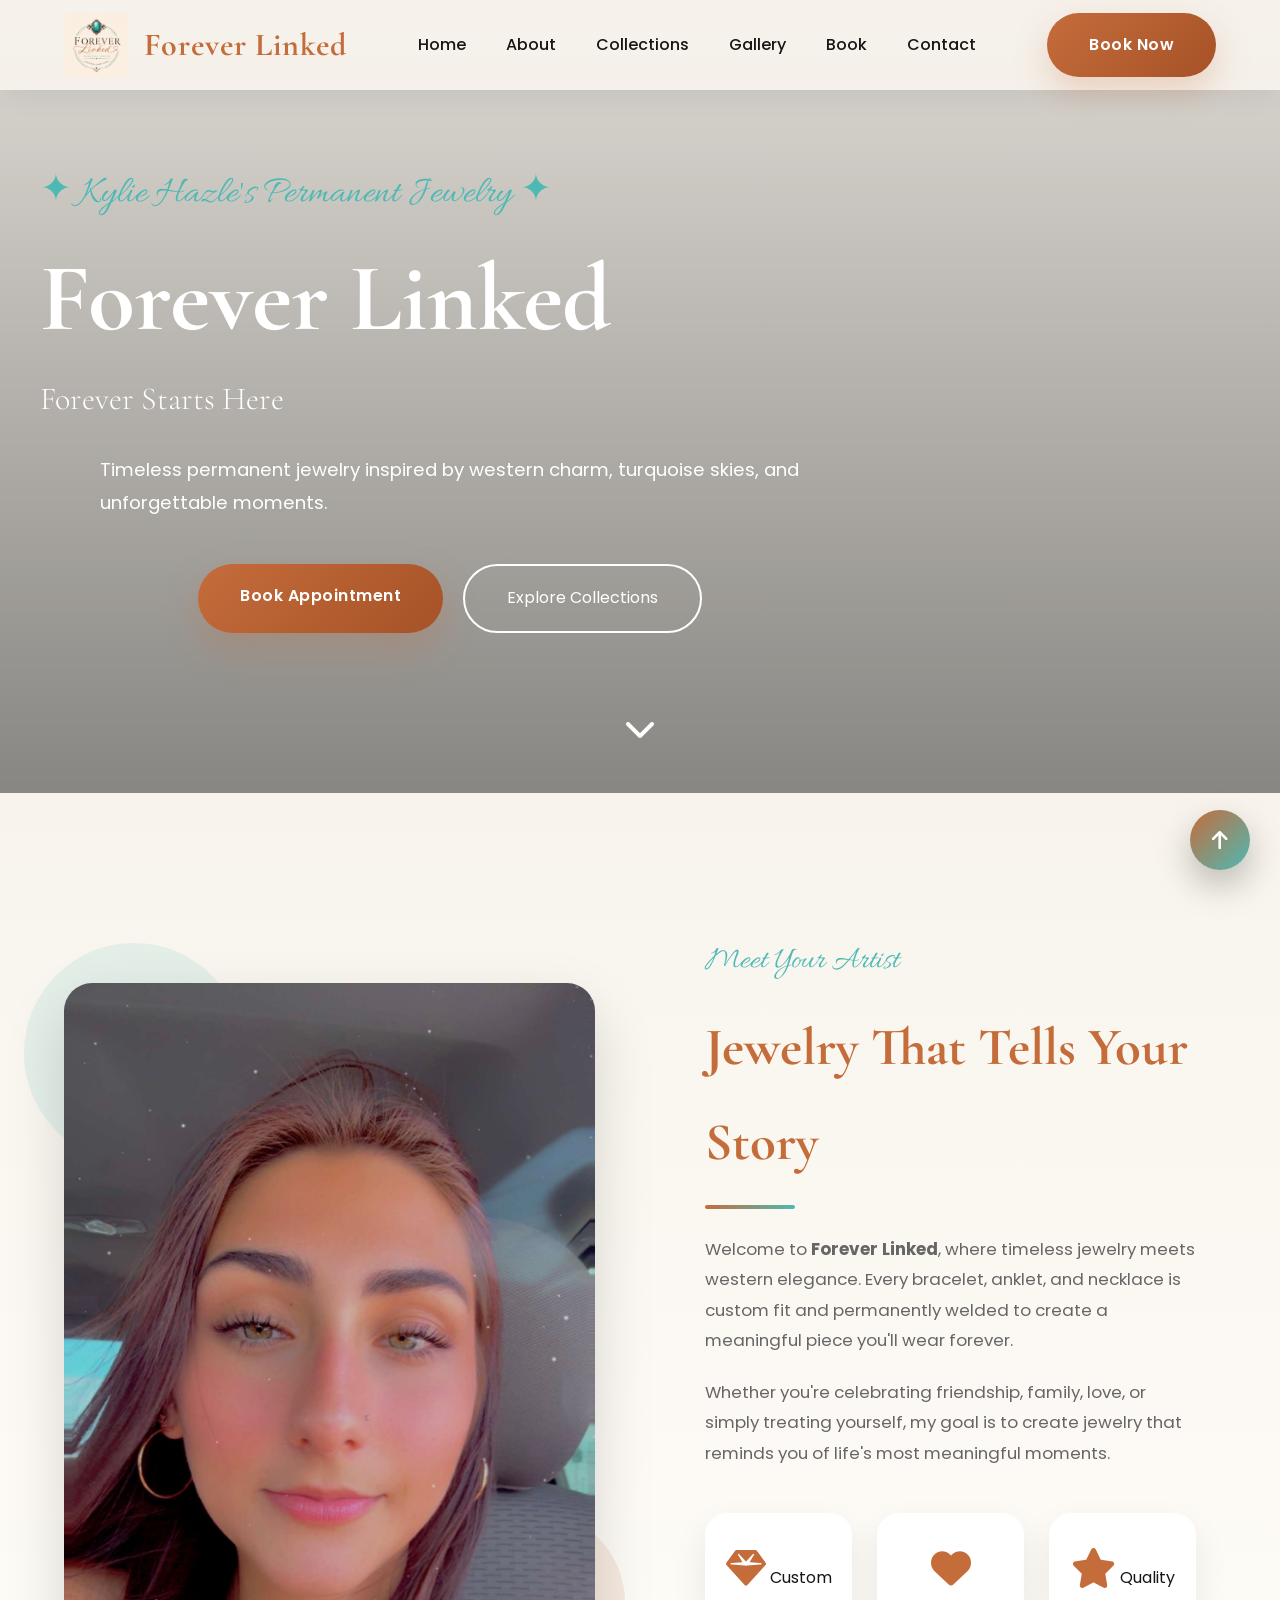
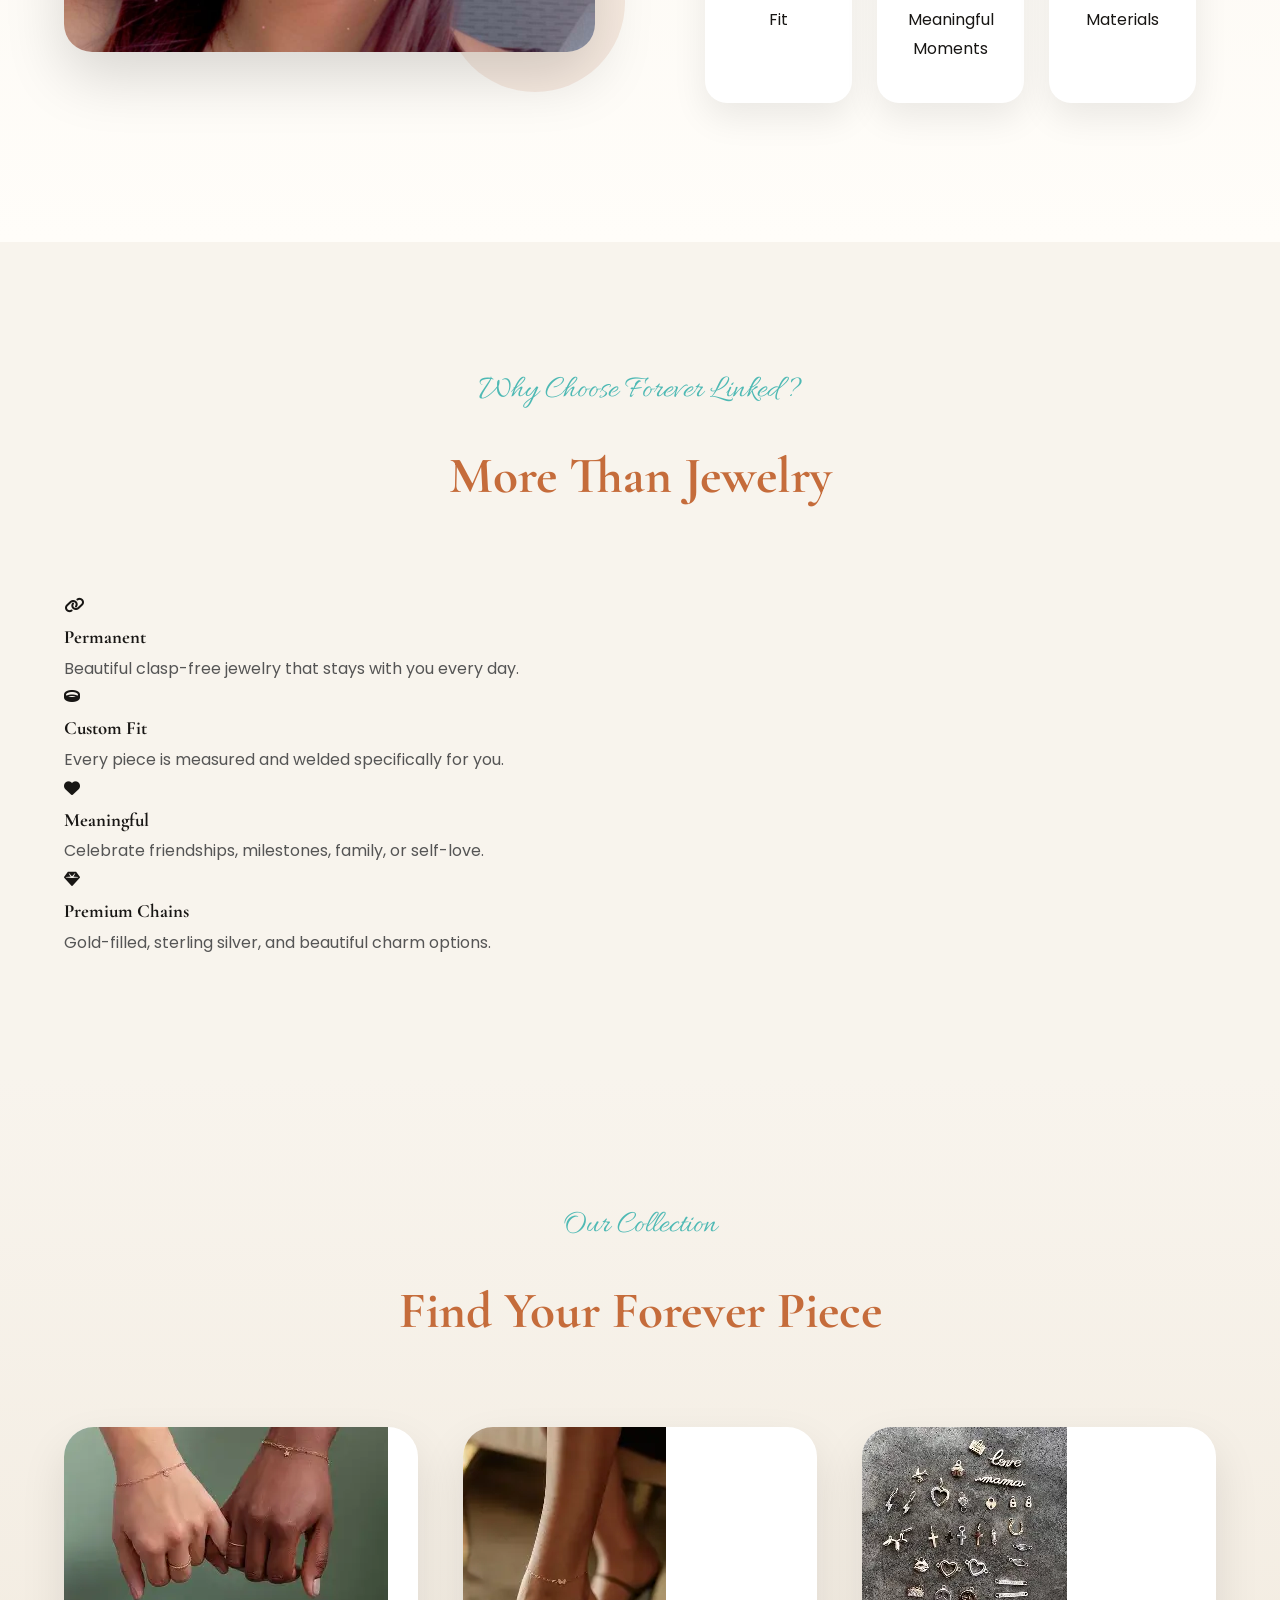
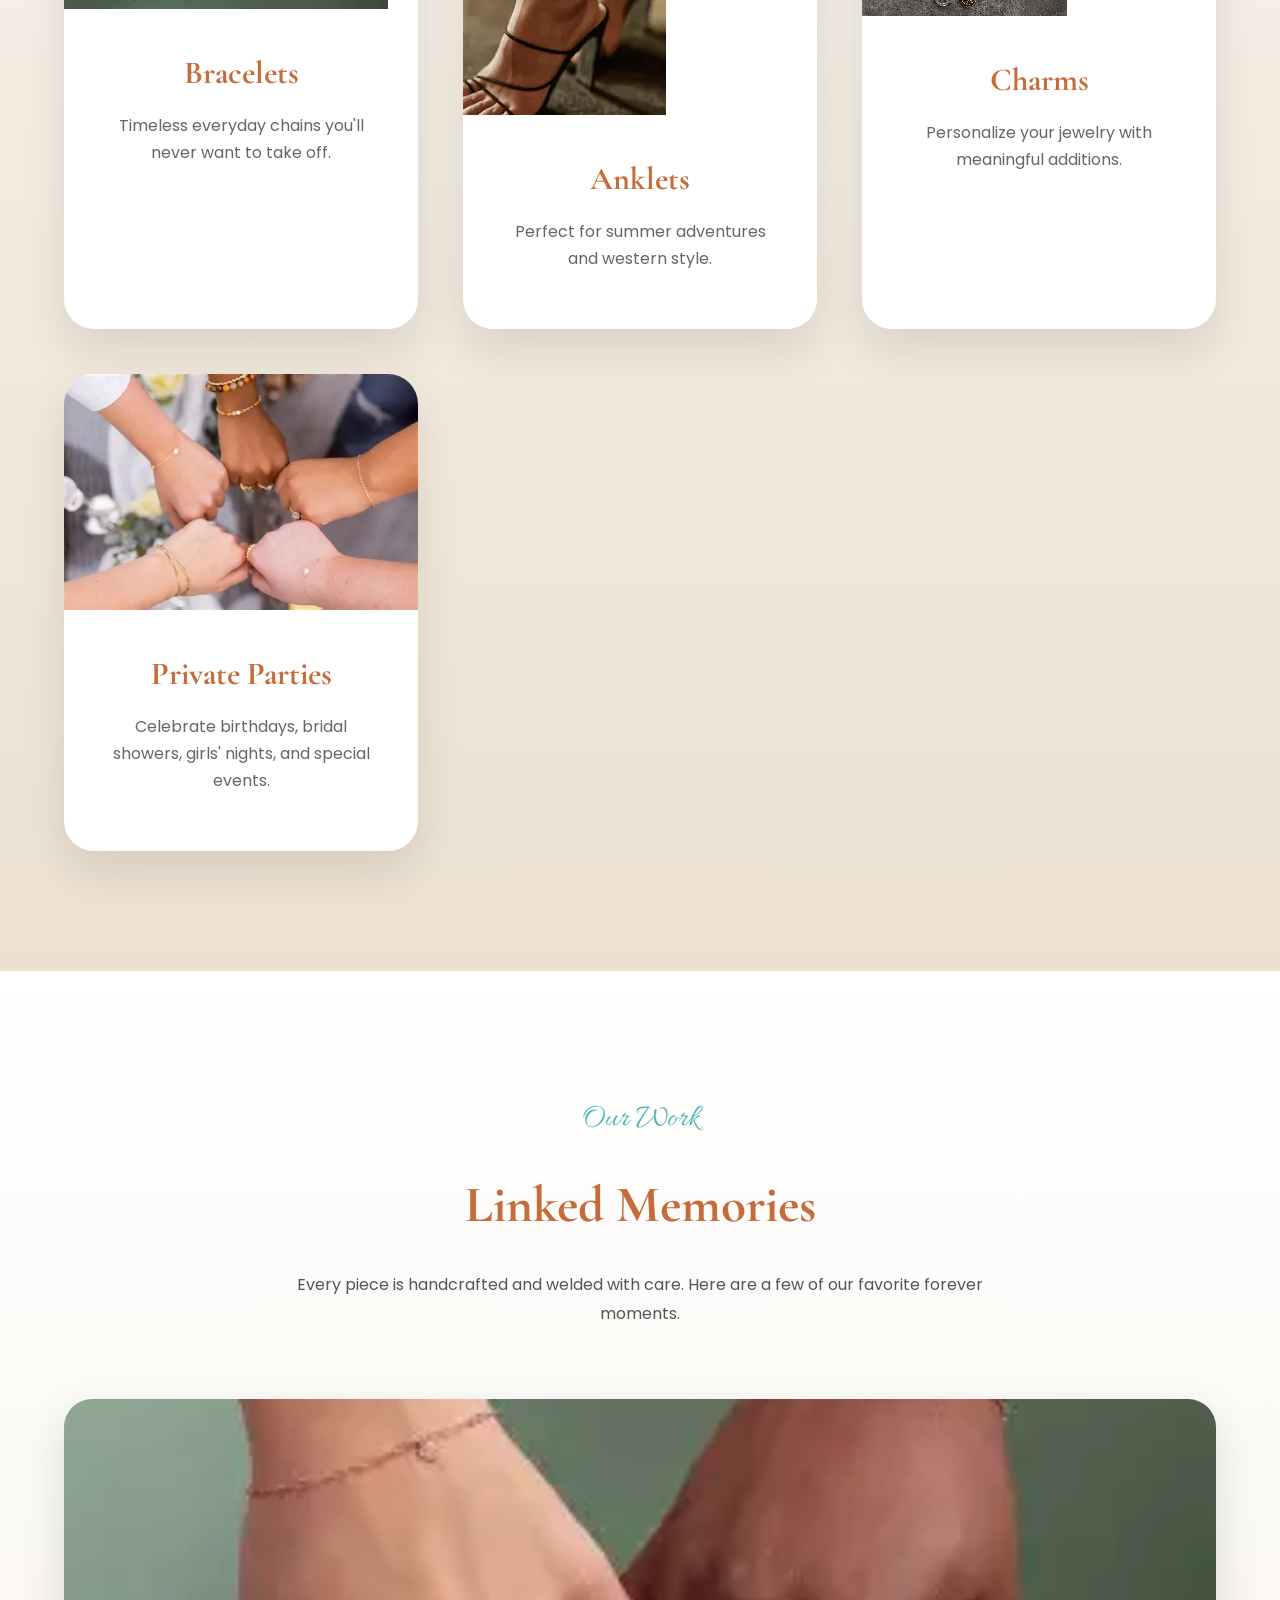
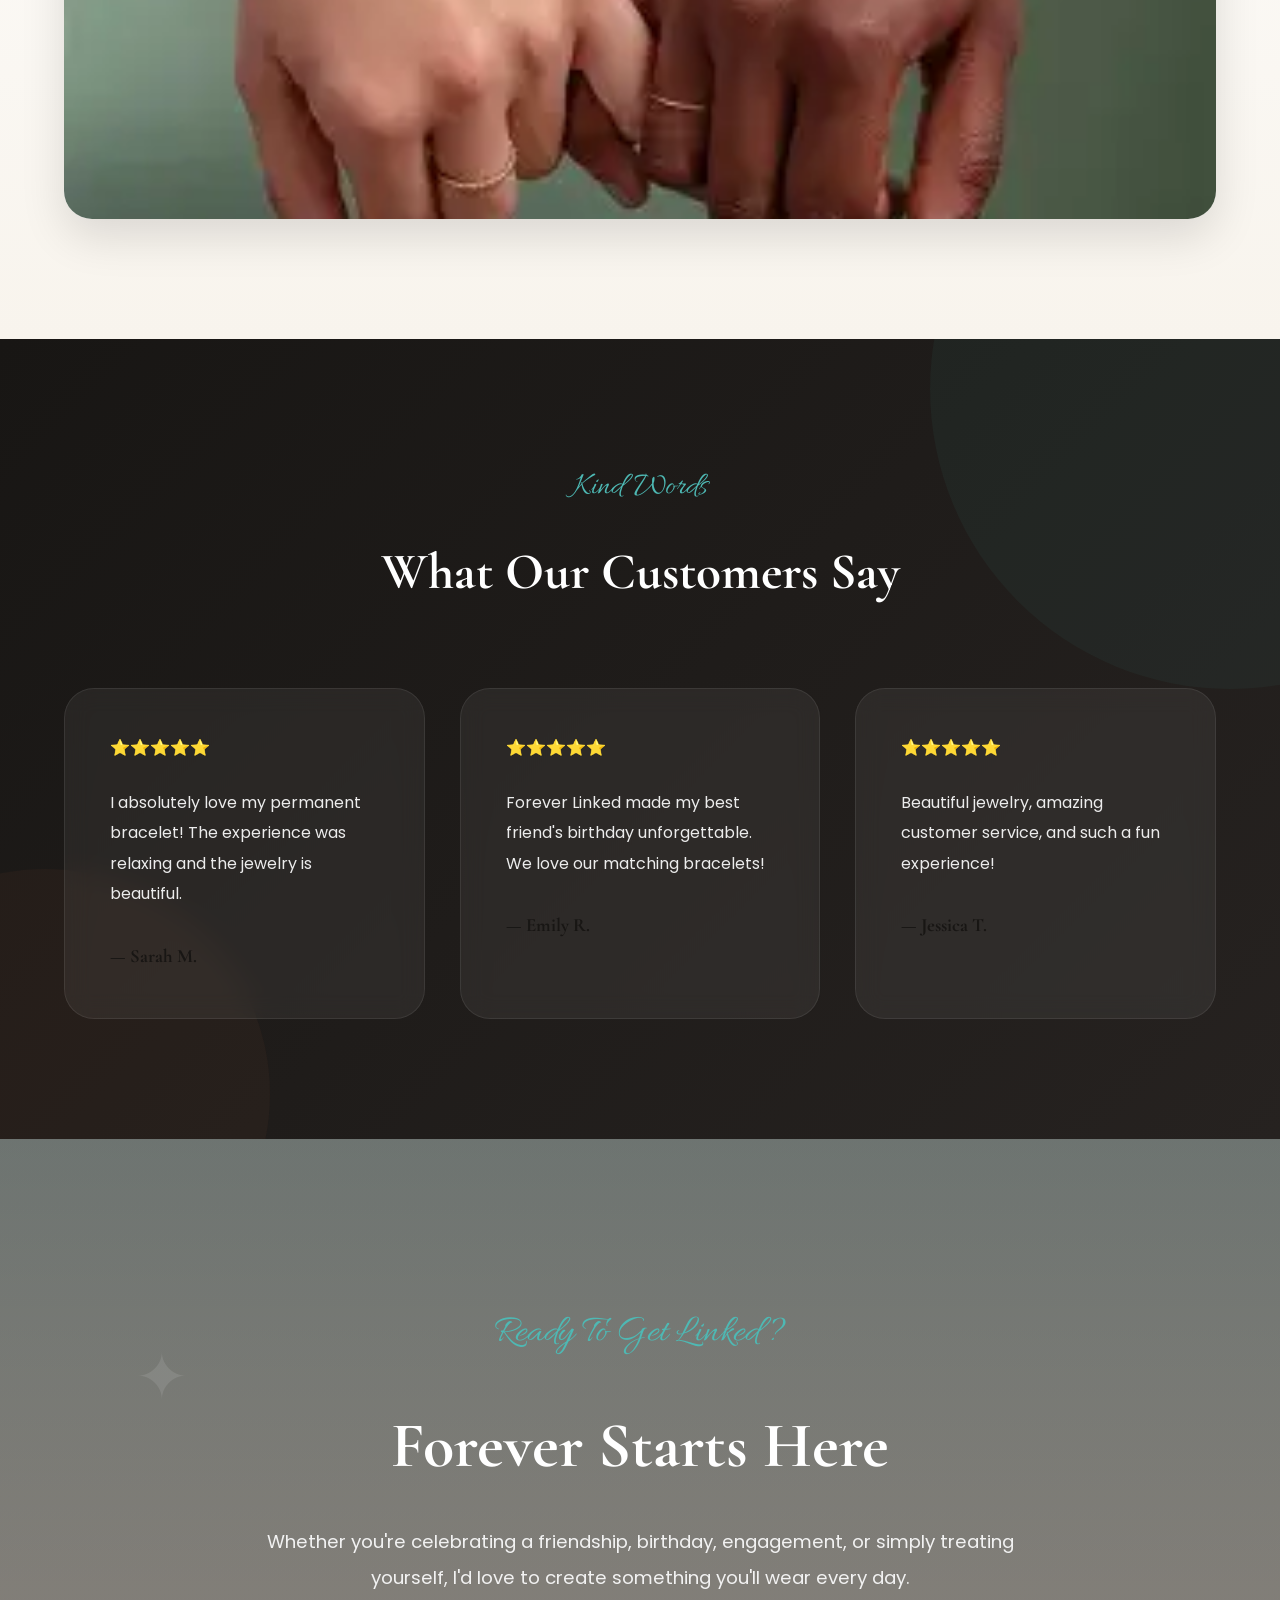
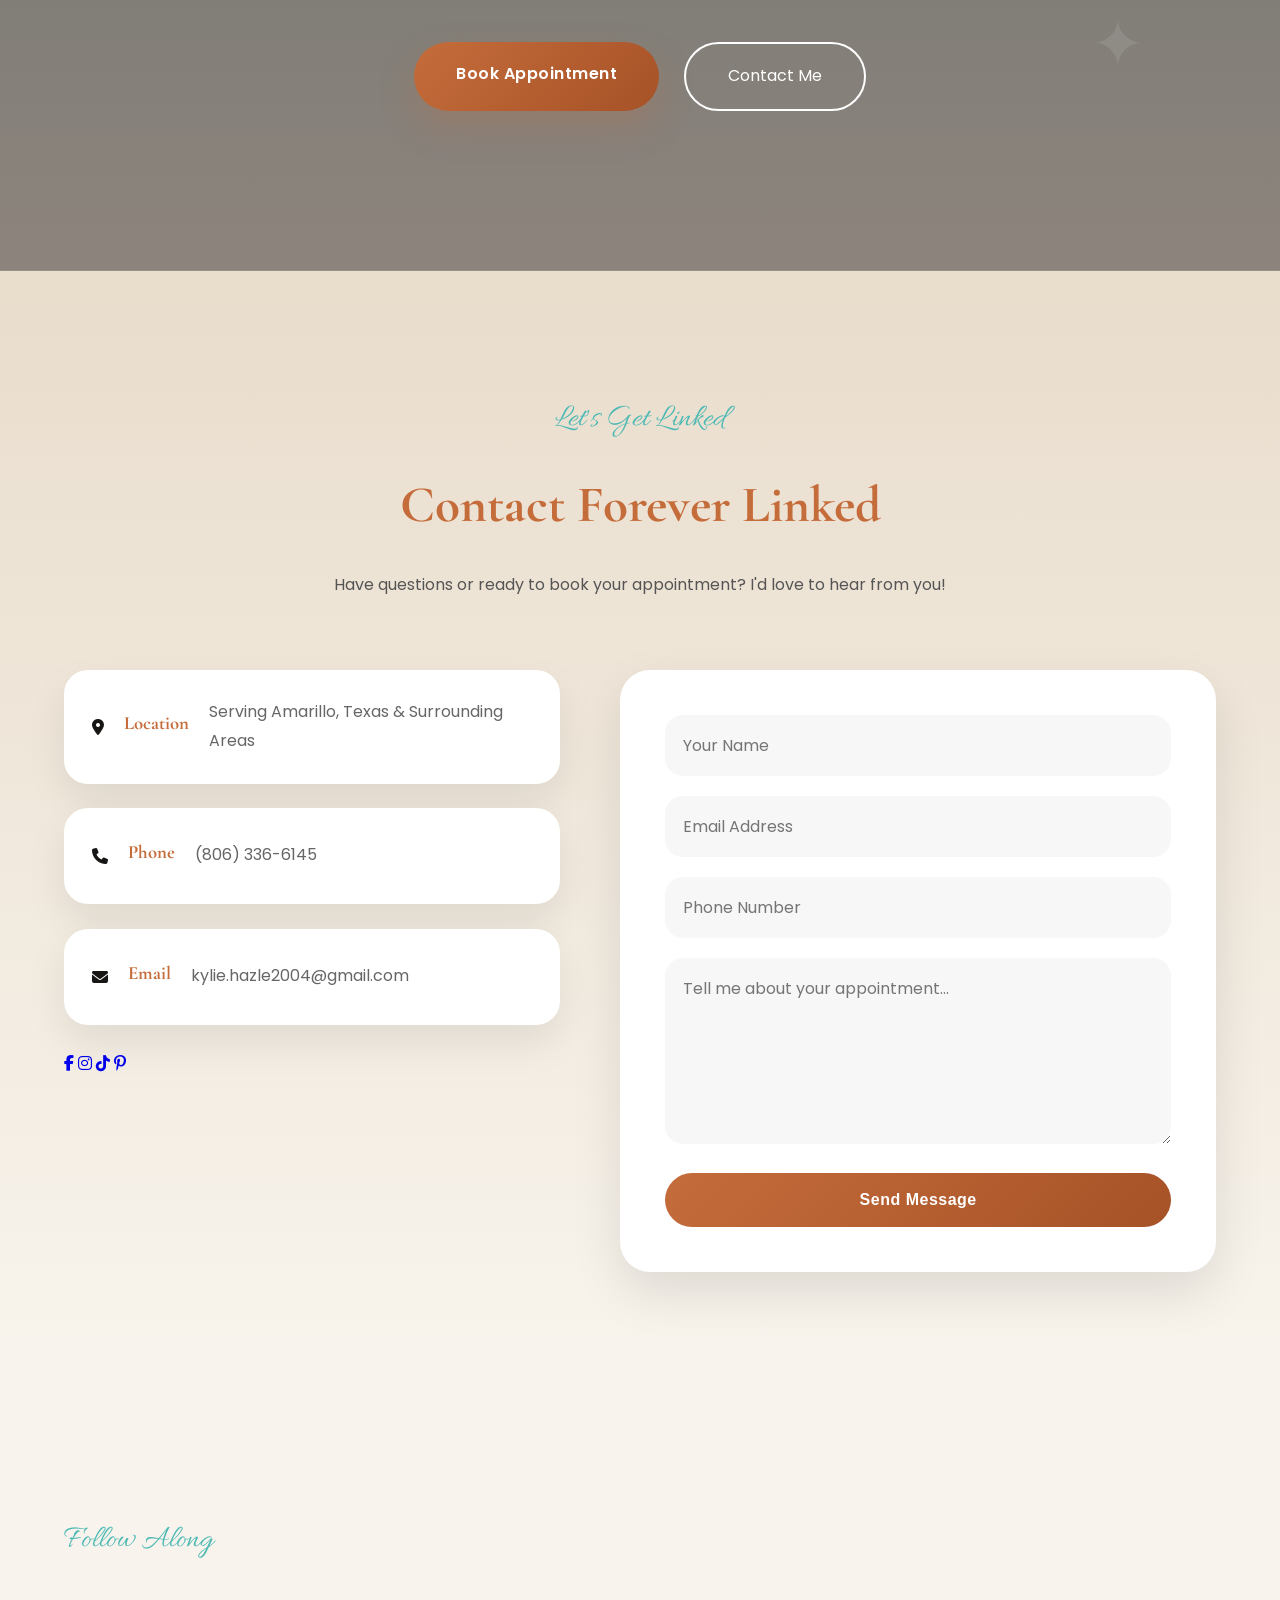
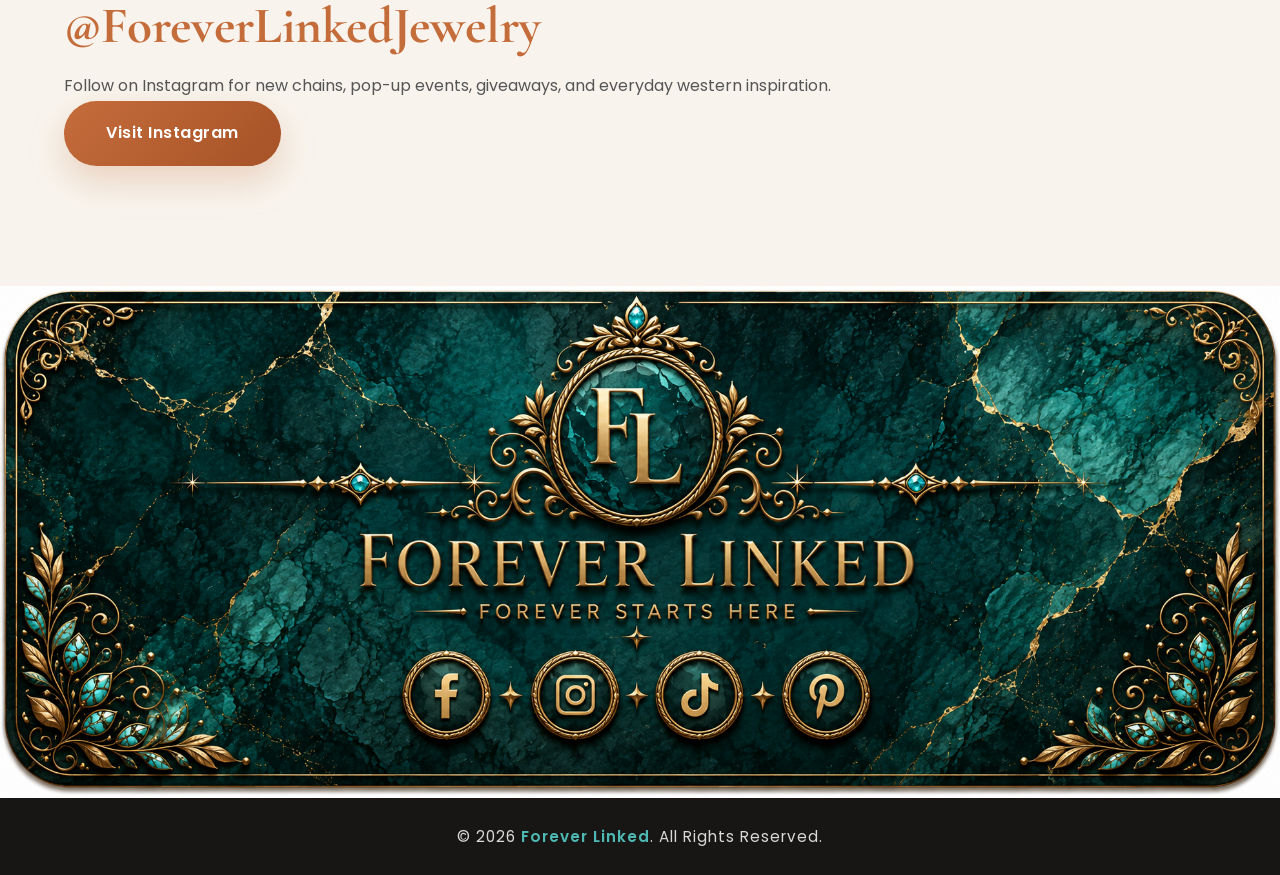
==== index.html @ 11b44539 "Update index.html" ====
<!DOCTYPE html>
<html lang="en">

<head>

    <meta charset="UTF-8">
    <meta name="viewport" content="width=device-width, initial-scale=1.0">

    <title>Forever Linked | Permanent Jewelry</title>

    <meta name="description"
        content="Forever Linked | Kylie Hazle's Permanent Jewelry. Bracelets, Anklets, Charms & Private Parties. Forever Starts Here.">

    <!-- Google Fonts -->
    <link rel="preconnect" href="https://fonts.googleapis.com">
    <link rel="preconnect" href="https://fonts.gstatic.com" crossorigin>

    <link href="https://fonts.googleapis.com/css2?family=Allura&family=Cormorant+Garamond:wght@400;500;600;700&family=Poppins:wght@300;400;500;600&display=swap" rel="stylesheet">

    <!-- Font Awesome -->
    <link rel="stylesheet"
        href="https://cdnjs.cloudflare.com/ajax/libs/font-awesome/6.6.0/css/all.min.css">

    <!-- CSS -->
    <link rel="stylesheet" href="style.css">

</head>

<body>

<!--=========================
        HEADER
==========================-->

<header>

    <nav class="navbar">

        <a href="#" class="logo">

            <img src="images/foreverlinkedlogo.png" alt="Forever Linked Logo">

            <span>Forever Linked</span>

        </a>

        <ul class="nav-links">

            <li><a href="#home">Home</a></li>

            <li><a href="#about">About</a></li>

            <li><a href="#collections">Collections</a></li>

            <li><a href="#gallery">Gallery</a></li>

            <li><a href="#book">Book</a></li>

            <li><a href="#contact">Contact</a></li>

        </ul>

        <a href="#book" class="btn">Book Now</a>

        <div class="menu-toggle">

            <i class="fa-solid fa-bars"></i>

        </div>

    </nav>

</header>


<!--=========================
        HERO
==========================-->

<section class="hero" id="home">

    <div class="hero-overlay">

        <div class="hero-content">

            <p class="subtitle">

                ✦ Kylie Hazle's Permanent Jewelry ✦

            </p>

            <h1>

                Forever Linked

            </h1>

            <h2 class="tagline">

                Forever Starts Here

            </h2>

            <p class="hero-text">

                Timeless permanent jewelry inspired by
                western charm, turquoise skies,
                and unforgettable moments.

            </p>

            <div class="hero-buttons">

                <a href="#book" class="hero-button">

                    Book Appointment

                </a>

                <a href="#collections" class="secondary-button">

                    Explore Collections

                </a>

            </div>

        </div>

    </div>

    <div class="scroll-down">

        <i class="fa-solid fa-chevron-down"></i>

    </div>

</section>
<!--=========================
        ABOUT
==========================-->

<section class="about" id="about">

    <div class="container about-container">

        <div class="about-image">

            <img src="images/profilepicture.jpg" alt="Permanent Jewelry Artist">

        </div>

        <div class="about-content">

            <span class="section-subtitle">
                Meet Your Artist
            </span>

            <h2>
                Jewelry That Tells Your Story
            </h2>

            <p>
                Welcome to <strong>Forever Linked</strong>, where timeless jewelry
                meets western elegance. Every bracelet, anklet, and necklace is
                custom fit and permanently welded to create a meaningful piece
                you'll wear forever.
            </p>

            <p>
                Whether you're celebrating friendship, family, love, or simply
                treating yourself, my goal is to create jewelry that reminds you
                of life's most meaningful moments.
            </p>

            <div class="about-highlights">

                <div class="highlight">

                    <i class="fa-solid fa-gem"></i>

                    <span>Custom Fit</span>

                </div>

                <div class="highlight">

                    <i class="fa-solid fa-heart"></i>

                    <span>Meaningful Moments</span>

                </div>

                <div class="highlight">

                    <i class="fa-solid fa-star"></i>

                    <span>Quality Materials</span>

                </div>

            </div>

        </div>

    </div>

</section>


<!--=========================
    WHY PERMANENT JEWELRY
==========================-->

<section class="features">

    <div class="container">

        <div class="section-title">

            <span class="section-subtitle">

                Why Choose Forever Linked?

            </span>

            <h2>

                More Than Jewelry

            </h2>

        </div>

        <div class="feature-grid">

            <div class="feature-card">

                <i class="fa-solid fa-link"></i>

                <h3>Permanent</h3>

                <p>
                    Beautiful clasp-free jewelry that stays with you every day.
                </p>

            </div>

            <div class="feature-card">

                <i class="fa-solid fa-ring"></i>

                <h3>Custom Fit</h3>

                <p>
                    Every piece is measured and welded specifically for you.
                </p>

            </div>

            <div class="feature-card">

                <i class="fa-solid fa-heart"></i>

                <h3>Meaningful</h3>

                <p>
                    Celebrate friendships, milestones, family, or self-love.
                </p>

            </div>

            <div class="feature-card">

                <i class="fa-solid fa-gem"></i>

                <h3>Premium Chains</h3>

                <p>
                    Gold-filled, sterling silver, and beautiful charm options.
                </p>

            </div>

        </div>

    </div>

</section>


<!--=========================
      COLLECTIONS
==========================-->

<section class="collections" id="collections">

    <div class="container">

        <div class="section-title">

            <span class="section-subtitle">

                Our Collection

            </span>

            <h2>

                Find Your Forever Piece

            </h2>

        </div>

        <div class="collection-grid">

            <div class="collection-card">

                <img src="images/bracelets.png" alt="Bracelets">

                <div class="collection-info">

                    <h3>Bracelets</h3>

                    <p>
                        Timeless everyday chains you'll never want to take off.
                    </p>

                </div>

            </div>

            <div class="collection-card">

                <img src="images/anklet.png" alt="Anklets">

                <div class="collection-info">

                    <h3>Anklets</h3>

                    <p>
                        Perfect for summer adventures and western style.
                    </p>

                </div>

            </div>

            <div class="collection-card">

                <img src="images/charms.png" alt="Charms">

                <div class="collection-info">

                    <h3>Charms</h3>

                    <p>
                        Personalize your jewelry with meaningful additions.
                    </p>

                </div>

            </div>

            <div class="collection-card">

                <img src="images/privateparty.png" alt="Private Parties">

                <div class="collection-info">

                    <h3>Private Parties</h3>

                    <p>
                        Celebrate birthdays, bridal showers, girls' nights, and special events.
                    </p>

                </div>

            </div>

        </div>

    </div>

</section>
<!--=========================
        GALLERY
==========================-->

<section class="gallery" id="gallery">

    <div class="container">

        <div class="section-title">

            <span class="section-subtitle">

                Our Work

            </span>

            <h2>

                Linked Memories

            </h2>

            <p>

                Every piece is handcrafted and welded with care.
                Here are a few of our favorite forever moments.

            </p>

        </div>
<div class="gallery-item">

    <img src="images/bracelets.png" alt="Permanent Bracelet">

    <div class="gallery-overlay">

        <h3>Forever Moments</h3>

        <p>Handcrafted permanent jewelry made to last a lifetime.</p>

    </div>

</div>
</section>



<!--=========================
      TESTIMONIALS
==========================-->

<section class="testimonials" id="testimonials">

    <div class="container">

        <div class="section-title">

            <span class="section-subtitle">
                Kind Words
            </span>

            <h2>
                What Our Customers Say
            </h2>

        </div>

        <div class="testimonial-grid">

            <!-- Testimonial 1 -->

            <div class="testimonial-card">

                <div class="stars">

                    ⭐⭐⭐⭐⭐

                </div>

                <p>

                    I absolutely love my permanent bracelet! The experience was relaxing and the jewelry is beautiful.

                </p>

                <h3>

                    — Sarah M.

                </h3>

            </div>

            <!-- Testimonial 2 -->

            <div class="testimonial-card">

                <div class="stars">

                    ⭐⭐⭐⭐⭐

                </div>

                <p>

                    Forever Linked made my best friend's birthday unforgettable. We love our matching bracelets!

                </p>

                <h3>

                    — Emily R.

                </h3>

            </div>

            <!-- Testimonial 3 -->

            <div class="testimonial-card">

                <div class="stars">

                    ⭐⭐⭐⭐⭐

                </div>

                <p>

                    Beautiful jewelry, amazing customer service, and such a fun experience!

                </p>

                <h3>

                    — Jessica T.

                </h3>

            </div>

        </div>

    </div>

</section>


<!--=========================
        BOOK NOW
==========================-->

<section class="booking" id="book">

    <div class="booking-overlay">

        <div class="container booking-content">

            <span class="section-subtitle">

                Ready To Get Linked?

            </span>

            <h2>

                Forever Starts Here

            </h2>

            <p>

                Whether you're celebrating a friendship,
                birthday, engagement,
                or simply treating yourself,
                I'd love to create something
                you'll wear every day.

            </p>

            <div class="booking-buttons">

                <a href="#" class="hero-button">

                    Book Appointment

                </a>

                <a href="#contact" class="secondary-button">

                    Contact Me

                </a>

            </div>

        </div>

    </div>

</section>
<!--=========================
        CONTACT
==========================-->

<section class="contact" id="contact">

    <div class="container">

        <div class="section-title">

            <span class="section-subtitle">

                Let's Get Linked

            </span>

            <h2>

                Contact Forever Linked

            </h2>

            <p>

                Have questions or ready to book your appointment?
                I'd love to hear from you!

            </p>

        </div>

        <div class="contact-wrapper">

            <!-- Contact Information -->

            <div class="contact-info">

                <div class="contact-card">

                    <i class="fa-solid fa-location-dot"></i>

                    <h3>Location</h3>

                    <p>
                        Serving Amarillo, Texas & Surrounding Areas
                    </p>

                </div>

                <div class="contact-card">

                    <i class="fa-solid fa-phone"></i>

                    <h3>Phone</h3>

                    <p>
                        (806) 336-6145
                    </p>

                </div>

                <div class="contact-card">

                    <i class="fa-solid fa-envelope"></i>

                    <h3>Email</h3>

                    <p>
                        kylie.hazle2004@gmail.com
                    </p>

                </div>

                <div class="social-icons">

                    <a href="#"><i class="fab fa-facebook-f"></i></a>

                    <a href="#"><i class="fab fa-instagram"></i></a>

                    <a href="#"><i class="fab fa-tiktok"></i></a>

                    <a href="#"><i class="fab fa-pinterest-p"></i></a>

                </div>

            </div>

            <!-- Contact Form -->

            <form class="contact-form">

                <input
                    type="text"
                    placeholder="Your Name"
                    required>

                <input
                    type="email"
                    placeholder="Email Address"
                    required>

                <input
                    type="tel"
                    placeholder="Phone Number">

                <textarea
                    rows="6"
                    placeholder="Tell me about your appointment..."></textarea>

                <button type="submit">

                    Send Message

                </button>

            </form>

        </div>

    </div>

</section>



<!--=========================
        INSTAGRAM
==========================-->

<section class="instagram">

    <div class="container">

        <span class="section-subtitle">

            Follow Along

        </span>

        <h2>

            @ForeverLinkedJewelry

        </h2>

        <p>

            Follow on Instagram for new chains,
            pop-up events, giveaways,
            and everyday western inspiration.

        </p>

        <a href="#" class="btn">

            Visit Instagram

        </a>

    </div>

</section>

<!--=========================
        FOOTER
==========================-->
<footer class="footer-banner">

    <img src="images/newmarblefooter.png"
         alt="Forever Linked Footer"
         class="footer-image">

    <!-- Facebook -->
    <a href="https://facebook.com/YOURPAGE"
       class="hotspot facebook"
       target="_blank"
       aria-label="Facebook"></a>

    <!-- Instagram -->
    <a href="https://instagram.com/foreverlinkedjewelry"
       class="hotspot instagram"
       target="_blank"
       aria-label="Instagram"></a>

    <!-- TikTok -->
    <a href="https://tiktok.com/@foreverlinkedjewelry"
       class="hotspot tiktok"
       target="_blank"
       aria-label="TikTok"></a>

    <!-- Pinterest -->
    <a href="https://pinterest.com/YOURPAGE"
       class="hotspot pinterest"
       target="_blank"
       aria-label="Pinterest"></a>

</footer>

<!--=========================
      SCROLL TO TOP
==========================-->

<button id="topBtn">

    <i class="fa-solid fa-arrow-up"></i>

</button>



<!--=========================
      JAVASCRIPT
==========================-->

<script src="script.js"></script>

</body>

</html>
<div class="copyright">

    © 2026 <span>Forever Linked</span>. All Rights Reserved.

</div>

<a href="#home" class="back-top">

    <i class="fas fa-arrow-up"></i>

</a>
---- style.css ----
/*==================================================
        FOREVER LINKED
      Luxury Cowgirl Chic Theme
==================================================*/

/* Google Fonts */
@import url('https://fonts.googleapis.com/css2?family=Allura&family=Cormorant+Garamond:wght@400;500;600;700&family=Poppins:wght@300;400;500;600&display=swap');

/*==================================
            ROOT
==================================*/

:root{

    --black:#181614;
    --charcoal:#262220;

    --cream:#F8F4ED;
    --sand:#E9DDCC;

    --turquoise:#4EB9B4;
    --turquoise-dark:#2B8A86;

    --burnt:#C56C3B;
    --burnt-dark:#A65227;

    --gold:#D5B26B;

    --white:#ffffff;

    --shadow:0 15px 40px rgba(0,0,0,.12);

    --heading:'Cormorant Garamond',serif;
    --script:'Allura',cursive;
    --body:'Poppins',sans-serif;

}

/*==================================
            RESET
==================================*/

*{
    margin:0;
    padding:0;
    box-sizing:border-box;
}

html{
    scroll-behavior:smooth;
}

body{

    font-family:var(--body);

    background:var(--cream);

    color:var(--black);

    overflow-x:hidden;

    line-height:1.8;

}

/*==================================
            SCROLLBAR
==================================*/

::-webkit-scrollbar{
    width:12px;
}

::-webkit-scrollbar-track{
    background:var(--cream);
}

::-webkit-scrollbar-thumb{
    background:var(--burnt);
    border-radius:50px;
}

::-webkit-scrollbar-thumb:hover{
    background:var(--turquoise);
}

/*==================================
            TYPOGRAPHY
==================================*/

h1,h2,h3,h4{

    font-family:var(--heading);

}

h1{

    font-size:5.5rem;

    font-weight:700;

}

h2{

    font-size:3.2rem;

    color:var(--burnt);

}

.section-subtitle{

    display:block;

    font-family:var(--script);

    color:var(--turquoise);

    font-size:2rem;

    margin-bottom:10px;

}

p{

    color:#555;

    font-size:1rem;

}

/*==================================
            LAYOUT
==================================*/

.container{

    width:90%;

    max-width:1350px;

    margin:auto;

}

section{

    padding:120px 0;

}
/*==================================================
                HEADER
==================================================*/

header{

    position:fixed;

    top:0;
    left:0;

    width:100%;

    z-index:9999;

    background:rgba(248,244,237,.92);

    backdrop-filter:blur(18px);

    box-shadow:0 8px 30px rgba(0,0,0,.08);

    transition:.35s;

}

.navbar{

    width:90%;

    max-width:1400px;

    margin:auto;

    height:90px;

    display:flex;

    justify-content:space-between;

    align-items:center;

}

.logo{

    display:flex;

    align-items:center;

    gap:15px;

    text-decoration:none;

}

.logo img{

    width:65px;

    transition:.4s;

}

.logo img:hover{

    transform:rotate(-8deg) scale(1.08);

}

.logo span{

    font-family:var(--heading);

    font-size:2rem;

    font-weight:700;

    color:var(--burnt);

    letter-spacing:1px;

}

.nav-links{

    display:flex;

    align-items:center;

    gap:40px;

    list-style:none;

}

.nav-links li{

    list-style:none;

}

.nav-links a{

    text-decoration:none;

    color:var(--black);

    font-weight:500;

    font-size:1rem;

    position:relative;

    transition:.35s;

}

.nav-links a::after{

    content:"";

    position:absolute;

    left:0;

    bottom:-8px;

    width:0;

    height:3px;

    border-radius:20px;

    background:linear-gradient(
        90deg,
        var(--turquoise),
        var(--burnt)
    );

    transition:.35s;

}

.nav-links a:hover{

    color:var(--burnt);

}

.nav-links a:hover::after{

    width:100%;

}

.menu-toggle{

    display:none;

    color:var(--burnt);

    font-size:2rem;

    cursor:pointer;

}

/*==================================================
                    BUTTONS
==================================================*/

.btn,
.hero-button{

    display:inline-block;

    padding:18px 42px;

    background:linear-gradient(
        135deg,
        var(--burnt),
        var(--burnt-dark)
    );

    color:white;

    text-decoration:none;

    border-radius:60px;

    font-weight:600;

    letter-spacing:.5px;

    transition:.35s;

    box-shadow:0 15px 35px rgba(197,108,59,.25);

}

.btn:hover,
.hero-button:hover{

    transform:translateY(-6px);

    background:linear-gradient(
        135deg,
        var(--turquoise),
        var(--turquoise-dark)
    );

    box-shadow:0 18px 40px rgba(78,185,180,.35);

}

.secondary-button{

    display:inline-block;

    padding:18px 42px;

    border:2px solid white;

    color:white;

    text-decoration:none;

    border-radius:60px;

    transition:.35s;

}

.secondary-button:hover{

    background:white;

    color:var(--burnt);

}

/*==================================================
                    HERO
==================================================*/

.hero{

    animation:heroZoom 15s ease-in-out infinite alternate;

}

@keyframes heroZoom{

    from{

        background-size:100%;

    }

    to{

        background-size:108%;

    }

}
.hero::before{

    content:"";

    position:absolute;

    inset:0;

    background:linear-gradient(
        rgba(0,0,0,.10),
        rgba(0,0,0,.45)
    );

}

.hero-content{

    position:relative;

    z-index:5;

    max-width:900px;

    padding:40px;

}

.subtitle{

    font-family:var(--script);

    color:var(--turquoise);

    font-size:2.4rem;

    margin-bottom:20px;

}

.hero h1{

    color:white;

    font-size:6rem;

    line-height:1.05;

    margin-bottom:20px;

}

.tagline{

    color:white;

    font-size:2rem;

    margin-bottom:25px;

    font-weight:300;

}

.hero-text{

    color:white;

    max-width:700px;

    margin:0 auto 45px;

    font-size:1.15rem;

}

.hero-buttons{

    display:flex;

    justify-content:center;

    gap:20px;

    flex-wrap:wrap;

}

/*==================================================
                SCROLL INDICATOR
==================================================*/

.scroll-down{

    position:absolute;

    bottom:35px;

    left:50%;

    transform:translateX(-50%);

    font-size:2rem;

    color:white;

    animation:bounce 2s infinite;

}

@keyframes bounce{

    0%,20%,50%,80%,100%{

        transform:translate(-50%,0);

    }

    40%{

        transform:translate(-50%,-12px);

    }

    60%{

        transform:translate(-50%,-6px);

    }

}
/*==================================================
                ABOUT
==================================================*/

.about{

    background:linear-gradient(
        180deg,
        var(--cream),
        #fffdf9
    );

}

.about-container{

    display:grid;

    grid-template-columns:1fr 1fr;

    gap:90px;

    align-items:center;

}

.about-image{

    position:relative;

}

.about-image img{

    width:100%;

    display:block;

    border-radius:28px;

    box-shadow:0 25px 60px rgba(0,0,0,.15);

    transition:.5s;

}

.about-image:hover img{

    transform:scale(1.03);

}

.about-image::before{

    content:"";

    position:absolute;

    width:220px;

    height:220px;

    background:rgba(78,185,180,.12);

    border-radius:50%;

    top:-40px;

    left:-40px;

    z-index:-1;

}

.about-image::after{

    content:"";

    position:absolute;

    width:180px;

    height:180px;

    background:rgba(197,108,59,.12);

    border-radius:50%;

    bottom:-40px;

    right:-30px;

    z-index:-1;

}

/*==================================
        CONTENT
==================================*/

.about-content{

    padding:20px;

}

.about-content h2{

    font-size:3.3rem;

    margin-bottom:25px;

}

.about-content p{

    font-size:1.05rem;

    color:#666;

    margin-bottom:22px;

}

/*==================================
        HIGHLIGHT CARDS
==================================*/

.about-highlights{

    display:grid;

    grid-template-columns:repeat(3,1fr);

    gap:25px;

    margin-top:45px;

}

.highlight{

    background:white;

    padding:35px 20px;

    text-align:center;

    border-radius:22px;

    box-shadow:0 15px 35px rgba(0,0,0,.08);

    transition:.35s;

    border-bottom:4px solid transparent;

}

.highlight:hover{

    transform:translateY(-10px);

    border-bottom:4px solid var(--turquoise);

}

.highlight i{

    font-size:2.5rem;

    color:var(--burnt);

    margin-bottom:18px;

}

.highlight h3{

    font-size:1.2rem;

    margin-bottom:8px;

    color:var(--black);

}

.highlight p{

    font-size:.95rem;

    color:#777;

}

/*==================================
        DECORATIVE LINE
==================================*/

.about-content h2::after{

    content:"";

    display:block;

    width:90px;

    height:4px;

    margin-top:15px;

    border-radius:50px;

    background:linear-gradient(
        90deg,
        var(--burnt),
        var(--turquoise)
    );

}

/*==================================
        MOBILE
==================================*/

@media(max-width:900px){

    .about-container{

        grid-template-columns:1fr;

        gap:60px;

    }

    .about-content{

        text-align:center;

    }

    .about-content h2::after{

        margin:18px auto;

    }

    .about-highlights{

        grid-template-columns:1fr;

    }

}
/*==================================================
            LUXURY COLLECTIONS
==================================================*/

.collections{

    background:linear-gradient(
        180deg,
        #f8f4ed,
        #ece1d1
    );

    padding:120px 0;

}

.collection-grid{

    display:grid;

    grid-template-columns:repeat(auto-fit,minmax(340px,1fr));

    gap:45px;

    margin-top:70px;

}

/*=========================
        CARD
=========================*/

.collection-card{

    background:white;

    border-radius:30px;

    overflow:hidden;

    box-shadow:0 20px 45px rgba(0,0,0,.10);

    transition:.4s;

    text-align:center;

    position:relative;

}

.collection-card:hover{

    transform:translateY(-12px);

    box-shadow:0 35px 65px rgba(0,0,0,.18);

}

/*=========================
    MARBLE IMAGE AREA
=========================*/

.collection-image{

    position:relative;

    display:flex;

    justify-content:center;

    align-items:center;

    height:430px;

    padding:35px;

    background:url("images/turquoisemarblebackground.png");

    background-size:cover;

    background-position:center;

}

/* Soft glow */

.collection-image::before{

    content:"";

    position:absolute;

    width:220px;

    height:220px;

    border-radius:50%;

    background:rgba(255,255,255,.55);

    filter:blur(30px);

}

/* Jewelry Image */

.collection-image img{

    position:relative;

    z-index:2;

    max-width:90%;

    max-height:90%;

    object-fit:contain;

    transition:.5s;

}

.collection-card:hover .collection-image img{

    transform:scale(1.08);

}

/*=========================
        RIBBON
=========================*/

.ribbon{

    position:absolute;

    top:20px;

    left:20px;

    background:linear-gradient(
        135deg,
        var(--turquoise),
        #6fdad4
    );

    color:white;

    padding:8px 18px;

    border-radius:40px;

    font-size:.8rem;

    font-weight:600;

    letter-spacing:.5px;

    z-index:5;

}

/*=========================
        INFO
=========================*/

.collection-info{

    padding:35px;

}

.collection-info h3{

    font-size:2rem;

    color:var(--burnt);

    margin-bottom:12px;

}

.collection-info p{

    color:#666;

    line-height:1.8;

    margin-bottom:20px;

}

.collection-price{

    display:block;

    font-size:1.7rem;

    color:var(--turquoise);

    font-weight:700;

    margin-bottom:25px;

}

/*=========================
        BUTTON
=========================*/

.collection-btn{

    display:inline-block;

    padding:16px 36px;

    border-radius:50px;

    text-decoration:none;

    color:white;

    background:linear-gradient(
        135deg,
        var(--burnt),
        var(--rust)
    );

    transition:.35s;

}

.collection-btn:hover{

    background:linear-gradient(
        135deg,
        var(--turquoise),
        var(--turquoise-dark)
    );

    transform:translateY(-4px);

}

/*=========================
    GOLD BORDER EFFECT
=========================*/

.collection-card::after{

    content:"";

    position:absolute;

    inset:0;

    border:2px solid transparent;

    border-radius:30px;

    transition:.35s;

}

.collection-card:hover::after{

    border-color:#d7b56d;

}

/*=========================
        MOBILE
=========================*/

@media(max-width:768px){

    .collection-image{

        height:330px;

    }

}
/*==================================
        COLLECTION IMAGES
==================================*/

.collection-image{

    display:flex;

    justify-content:center;

    align-items:center;

    height:420px;

    padding:25px;

    background:white;

}

.collection-image img{

    width:100%;

    height:100%;

    object-fit:contain;

    transition:.5s;

}

.collection-card:hover .collection-image img{

    transform:scale(1.05);

}
/*==================================
        IMAGE
==================================*/

.collection-image{

    position:relative;

    overflow:hidden;

}

.collection-image img{

    width:100%;

    height:360px;

    object-fit:cover;

    transition:.6s;

}

.collection-card:hover img{

    transform:scale(1.08);

}

/* Premium ribbon */

.ribbon{

    position:absolute;

    top:20px;

    left:20px;

    background:var(--turquoise);

    color:white;

    padding:8px 18px;

    border-radius:50px;

    font-size:.85rem;

    font-weight:600;

    letter-spacing:.5px;

}

/*==================================
        CONTENT
==================================*/

.collection-info{

    padding:35px;

    text-align:center;

}

.collection-info h3{

    font-size:2rem;

    color:var(--burnt);

    margin-bottom:10px;

}

.collection-info p{

    color:#666;

    margin-bottom:22px;

    line-height:1.7;

}

.collection-price{

    display:block;

    font-size:1.8rem;

    font-weight:700;

    color:var(--turquoise);

    margin-bottom:25px;

}

/*==================================
        BUTTON
==================================*/

.collection-btn{

    display:inline-block;

    padding:15px 34px;

    background:linear-gradient(
        135deg,
        var(--burnt),
        var(--burnt-dark)
    );

    color:white;

    text-decoration:none;

    border-radius:50px;

    font-weight:600;

    transition:.35s;

}

.collection-btn:hover{

    background:linear-gradient(
        135deg,
        var(--turquoise),
        var(--turquoise-dark)
    );

    transform:translateY(-4px);

}

/*==================================
        HOVER GLOW
==================================*/

.collection-card::before{

    content:"";

    position:absolute;

    inset:0;

    border:2px solid transparent;

    border-radius:28px;

    transition:.4s;

}

.collection-card:hover::before{

    border-color:rgba(78,185,180,.35);

}

/*==================================
        MOBILE
==================================*/

@media(max-width:768px){

    .collection-image img{

        height:280px;

    }

    .collection-info{

        padding:28px;

    }

}
/*==================================================
                LUXURY GALLERY
==================================================*/

.gallery{

    background:
    linear-gradient(
        180deg,
        #ffffff,
        var(--cream)
    );

}

.gallery .section-title{

    text-align:center;

    margin-bottom:70px;

}

.gallery-grid{

    display:grid;

    grid-template-columns:
    repeat(auto-fit,minmax(320px,1fr));

    gap:30px;

}

/*=========================
        CARD
=========================*/

.gallery-item{

    position:relative;

    overflow:hidden;

    border-radius:28px;

    cursor:pointer;

    background:white;

    box-shadow:
    0 18px 45px rgba(0,0,0,.12);

    transition:.4s;

}

.gallery-item:hover{

    transform:
    translateY(-12px);

    box-shadow:
    0 28px 60px rgba(0,0,0,.18);

}

/*=========================
        IMAGE
=========================*/

.gallery-item img{

    width:100%;

    height:420px;

    object-fit:cover;

    display:block;

    transition:.7s;

}

.gallery-item:hover img{

    transform:scale(1.08);

}

/*=========================
        OVERLAY
=========================*/

.gallery-overlay{

    position:absolute;

    inset:0;

    display:flex;

    flex-direction:column;

    justify-content:flex-end;

    padding:35px;

    background:linear-gradient(

        rgba(0,0,0,0),

        rgba(0,0,0,.75)

    );

    opacity:0;

    transition:.45s;

}

.gallery-item:hover .gallery-overlay{

    opacity:1;

}

.gallery-overlay h3{

    color:white;

    font-size:2rem;

    margin-bottom:8px;

}

.gallery-overlay p{

    color:white;

    font-size:1rem;

}

/*=========================
        GOLD BORDER
=========================*/

.gallery-item::before{

    content:"";

    position:absolute;

    inset:0;

    border:3px solid transparent;

    border-radius:28px;

    transition:.35s;

    z-index:5;

}

.gallery-item:hover::before{

    border-color:var(--gold);

}

/*=========================
        RESPONSIVE
=========================*/

@media(max-width:900px){

    .gallery-grid{

        grid-template-columns:1fr 1fr;

    }

}

@media(max-width:650px){

    .gallery-grid{

        grid-template-columns:1fr;

    }

    .gallery-item img{

        height:320px;

    }

}
/*==================================================
                TESTIMONIALS
==================================================*/

.testimonials{

    position:relative;

    background:
    linear-gradient(
        135deg,
        var(--black),
        var(--charcoal)
    );

    overflow:hidden;

}

.testimonials::before{

    content:"";

    position:absolute;

    width:600px;

    height:600px;

    background:rgba(78,185,180,.05);

    border-radius:50%;

    top:-250px;

    right:-250px;

}

.testimonials::after{

    content:"";

    position:absolute;

    width:450px;

    height:450px;

    background:rgba(197,108,59,.05);

    border-radius:50%;

    bottom:-180px;

    left:-180px;

}

.testimonials .section-title{

    position:relative;

    z-index:5;

    text-align:center;

}

.testimonials h2{

    color:white;

}

.testimonial-grid{

    position:relative;

    z-index:5;

    display:grid;

    grid-template-columns:
    repeat(auto-fit,minmax(340px,1fr));

    gap:35px;

    margin-top:70px;

}

/*=========================
        CARD
=========================*/

.testimonial-card{

    position:relative;

    background:rgba(255,255,255,.06);

    backdrop-filter:blur(12px);

    border:1px solid rgba(255,255,255,.08);

    border-radius:30px;

    padding:45px;

    transition:.4s;

}

.testimonial-card:hover{

    transform:translateY(-12px);

    border-color:rgba(78,185,180,.35);

    box-shadow:0 25px 50px rgba(0,0,0,.30);

}

/*=========================
        QUOTE ICON
=========================*/

.quote{

    width:70px;

    height:70px;

    border-radius:50%;

    display:flex;

    align-items:center;

    justify-content:center;

    margin-bottom:25px;

    background:linear-gradient(

        135deg,

        var(--burnt),

        var(--turquoise)

    );

}

.quote i{

    color:white;

    font-size:1.8rem;

}

/*=========================
        REVIEW
=========================*/

.testimonial-card p{

    color:#ececec;

    line-height:1.9;

    margin-bottom:30px;

}

/*=========================
        STARS
=========================*/

.stars{

    margin-bottom:25px;

}

.stars i{

    color:var(--gold);

    margin-right:4px;

}

/*=========================
        CUSTOMER
=========================*/

.customer{

    display:flex;

    align-items:center;

    gap:18px;

}

.customer img{

    width:70px;

    height:70px;

    border-radius:50%;

    object-fit:cover;

    border:3px solid var(--turquoise);

}

.customer-info h3{

    color:white;

    margin-bottom:4px;

}

.customer-info span{

    color:var(--turquoise);

    font-size:.95rem;

}

/*=========================
        MOBILE
=========================*/

@media(max-width:768px){

    .testimonial-card{

        padding:35px;

    }

}
/*==================================================
                BOOKING SECTION
==================================================*/

.booking{

    position:relative;

    padding:160px 0;

    text-align:center;

    overflow:hidden;

    background:
    linear-gradient(
        rgba(0,0,0,.55),
        rgba(0,0,0,.45)
    ),
    url("images/desert-booking.jpg");

    background-size:cover;

    background-position:center;

    background-repeat:no-repeat;

    background-attachment:fixed;

}

.booking::before{

    content:"";

    position:absolute;

    inset:0;

    background:
    linear-gradient(
        rgba(78,185,180,.08),
        rgba(197,108,59,.08)
    );

}

.booking-content{

    position:relative;

    z-index:2;

    max-width:850px;

    margin:auto;

    padding:0 20px;

}

.booking .section-subtitle{

    color:var(--turquoise);

    font-size:2.4rem;

}

.booking h2{

    color:white;

    font-size:4rem;

    margin:20px 0;

}

.booking p{

    color:#f2f2f2;

    font-size:1.15rem;

    line-height:2;

    margin-bottom:45px;

}

/*=========================
        BUTTONS
=========================*/

.booking-buttons{

    display:flex;

    justify-content:center;

    gap:25px;

    flex-wrap:wrap;

}

.booking-btn{

    display:inline-block;

    padding:18px 45px;

    background:linear-gradient(
        135deg,
        var(--burnt),
        var(--burnt-dark)
    );

    color:white;

    text-decoration:none;

    border-radius:60px;

    font-weight:600;

    letter-spacing:.5px;

    transition:.35s;

    box-shadow:0 15px 35px rgba(0,0,0,.20);

}

.booking-btn:hover{

    background:linear-gradient(
        135deg,
        var(--turquoise),
        var(--turquoise-dark)
    );

    transform:translateY(-6px);

}

.booking-outline{

    display:inline-block;

    padding:18px 45px;

    border:2px solid white;

    color:white;

    text-decoration:none;

    border-radius:60px;

    transition:.35s;

}

.booking-outline:hover{

    background:white;

    color:var(--burnt);

}

/*=========================
    FLOATING DECORATION
=========================*/

.booking-content::before{

    content:"✦";

    position:absolute;

    left:-80px;

    top:20px;

    font-size:4rem;

    color:rgba(255,255,255,.10);

}

.booking-content::after{

    content:"✦";

    position:absolute;

    right:-80px;

    bottom:10px;

    font-size:4rem;

    color:rgba(255,255,255,.10);

}

/*=========================
        MOBILE
=========================*/

@media(max-width:768px){

    .booking{

        padding:120px 0;

        background-attachment:scroll;

    }

    .booking h2{

        font-size:2.8rem;

    }

    .booking-buttons{

        flex-direction:column;

        align-items:center;

    }

    .booking-btn,
    .booking-outline{

        width:260px;

    }

}
/*==================================================
                CONTACT
==================================================*/

.contact{

    background:linear-gradient(
        180deg,
        var(--sand),
        var(--cream)
    );

    position:relative;

}

.contact .section-title{

    text-align:center;

    margin-bottom:70px;

}

.contact-wrapper{

    display:grid;

    grid-template-columns:1fr 1.2fr;

    gap:60px;

    align-items:start;

}

/*==================================
        CONTACT INFO
==================================*/

.contact-info{

    display:flex;

    flex-direction:column;

    gap:25px;

}

.contact-card{

    display:flex;

    align-items:center;

    gap:20px;

    background:white;

    padding:28px;

    border-radius:24px;

    box-shadow:0 18px 40px rgba(0,0,0,.08);

    transition:.35s;

}

.contact-card:hover{

    transform:translateY(-8px);

    box-shadow:0 25px 50px rgba(0,0,0,.12);

}

.contact-icon{

    width:70px;

    height:70px;

    border-radius:50%;

    display:flex;

    align-items:center;

    justify-content:center;

    background:linear-gradient(
        135deg,
        var(--burnt),
        var(--turquoise)
    );

    color:white;

    font-size:1.8rem;

    flex-shrink:0;

}

.contact-card h3{

    color:var(--burnt);

    margin-bottom:6px;

}

.contact-card p,
.contact-card a{

    color:#666;

    text-decoration:none;

}

.contact-card a:hover{

    color:var(--turquoise);

}

/*==================================
        CONTACT FORM
==================================*/

.contact-form{

    background:white;

    padding:45px;

    border-radius:30px;

    box-shadow:0 20px 50px rgba(0,0,0,.10);

}

.contact-form h3{

    margin-bottom:25px;

    color:var(--burnt);

    font-size:2rem;

}

.contact-form input,
.contact-form textarea{

    width:100%;

    margin-bottom:20px;

    padding:18px;

    border:none;

    border-radius:18px;

    background:#f7f7f7;

    font-family:var(--body);

    font-size:1rem;

    transition:.3s;

}

.contact-form input:focus,
.contact-form textarea:focus{

    outline:none;

    background:white;

    box-shadow:0 0 0 2px var(--turquoise);

}

.contact-form textarea{

    min-height:180px;

    resize:vertical;

}

.contact-form button{

    width:100%;

    padding:18px;

    border:none;

    border-radius:60px;

    background:linear-gradient(
        135deg,
        var(--burnt),
        var(--burnt-dark)
    );

    color:white;

    font-size:1rem;

    font-weight:600;

    cursor:pointer;

    transition:.35s;

}

.contact-form button:hover{

    background:linear-gradient(
        135deg,
        var(--turquoise),
        var(--turquoise-dark)
    );

    transform:translateY(-4px);

}

/*==================================
        SOCIAL BUTTONS
==================================*/

.contact-social{

    display:flex;

    gap:15px;

    margin-top:30px;

}

.contact-social a{

    width:55px;

    height:55px;

    display:flex;

    justify-content:center;

    align-items:center;

    border-radius:50%;

    background:var(--burnt);

    color:white;

    text-decoration:none;

    transition:.35s;

}

.contact-social a:hover{

    background:var(--turquoise);

    transform:translateY(-6px);

}

/*==================================
        MOBILE
==================================*/

@media(max-width:900px){

    .contact-wrapper{

        grid-template-columns:1fr;

    }

    .contact-form{

        padding:30px;

    }

}
/*==================================================
                    FOOTER
==================================================*/

.footer-banner{

    position:relative;

    width:100%;

    margin:0;

    padding:0;

    overflow:hidden;

    line-height:0;

    background:var(--black);

}

.footer-image{

    display:block;

    width:100%;

    height:auto;

}

/*==================================
        CLICKABLE HOTSPOTS
==================================*/

.hotspot{

    position:absolute;

    display:block;

    width:70px;

    height:70px;

    border-radius:50%;

    cursor:pointer;

    background:transparent;

    z-index:100;

    transition:.25s;

}

/* Uncomment this while positioning
.hotspot{
    background:rgba(0,255,255,.35);
}
*/

/*==================================
        SOCIAL POSITIONS
==================================*/

.facebook{

    left:42.5%;
    top:50.2%;

}

.instagram{

    left:48.2%;
    top:50.2%;

}

.tiktok{

    left:53.9%;
    top:50.2%;

}

.pinterest{

    left:59.6%;
    top:50.2%;

}

/*==================================
        COPYRIGHT BAR
==================================*/

.copyright{

    background:var(--black);

    color:#d9d9d9;

    text-align:center;

    padding:25px;

    font-size:.95rem;

    letter-spacing:1px;

}

.copyright span{

    color:var(--turquoise);

    font-weight:600;

}

/*==================================
        BACK TO TOP
==================================*/

.back-top{

    position:fixed;

    right:30px;

    bottom:30px;

    width:60px;

    height:60px;

    border-radius:50%;

    background:linear-gradient(
        135deg,
        var(--burnt),
        var(--turquoise)
    );

    color:white;

    display:flex;

    justify-content:center;

    align-items:center;

    text-decoration:none;

    font-size:1.3rem;

    box-shadow:0 15px 35px rgba(0,0,0,.25);

    transition:.35s;

    z-index:999;

}

.back-top:hover{

    transform:translateY(-6px) rotate(360deg);

}

/*==================================
        MOBILE
==================================*/

@media(max-width:900px){

    .hotspot{

        width:55px;

        height:55px;

    }

}

@media(max-width:600px){

    .hotspot{

        width:40px;

        height:40px;

    }

}
/*==================================================
            FINAL POLISH
==================================================*/

/* Smooth transitions */

*{

    transition:
        background-color .3s ease,
        color .3s ease,
        border-color .3s ease,
        box-shadow .3s ease,
        transform .3s ease;

}

/* Better image rendering */

img{

    max-width:100%;

    display:block;

    user-select:none;

}

/*==================================================
            SECTION SPACING
==================================================*/

section{

    padding:120px 0;

}

.section-title{

    text-align:center;

    margin-bottom:70px;

}

.section-title h2{

    margin-top:10px;

    margin-bottom:20px;

}

.section-title p{

    max-width:700px;

    margin:auto;

}

/*==================================================
            CARD HOVER
==================================================*/

.collection-card,
.gallery-item,
.highlight,
.contact-card{

    will-change:transform;

}

.collection-card:hover,
.gallery-item:hover,
.highlight:hover,
.contact-card:hover{

    transform:translateY(-10px);

}

/*==================================================
            BUTTON POLISH
==================================================*/

button,
.btn,
.hero-button,
.collection-btn,
.booking-btn{

    letter-spacing:.5px;

    font-weight:600;

}

button:hover,
.btn:hover,
.hero-button:hover,
.collection-btn:hover,
.booking-btn:hover{

    box-shadow:
    0 15px 35px rgba(0,0,0,.18);

}

/*==================================================
            SCROLLBAR
==================================================*/

::-webkit-scrollbar{

    width:12px;

}

::-webkit-scrollbar-track{

    background:var(--cream);

}

::-webkit-scrollbar-thumb{

    background:linear-gradient(

        var(--burnt),

        var(--turquoise)

    );

    border-radius:20px;

}

/*==================================================
            TEXT SELECTION
==================================================*/

::selection{

    background:var(--turquoise);

    color:white;

}

/*==================================================
            FADE-IN ANIMATION
==================================================*/

.fade-up{

    opacity:0;

    transform:translateY(40px);

    transition:all .8s ease;

}

.fade-up.show{

    opacity:1;

    transform:translateY(0);

}

/*==================================================
            ICONS
==================================================*/

i{

    transition:.3s;

}

i:hover{

    transform:scale(1.15);

}

/*==================================================
            MOBILE
==================================================*/

@media(max-width:992px){

    h1{

        font-size:4rem;

    }

    h2{

        font-size:2.7rem;

    }

}

@media(max-width:768px){

    section{

        padding:90px 0;

    }

    h1{

        font-size:3rem;

    }

    h2{

        font-size:2.2rem;

    }

    .hero-buttons{

        flex-direction:column;

    }

    .booking-buttons{

        flex-direction:column;

    }

}

@media(max-width:500px){

    .container{

        width:92%;

    }

    h1{

        font-size:2.5rem;

    }

    .hero{

        text-align:center;

    }

}
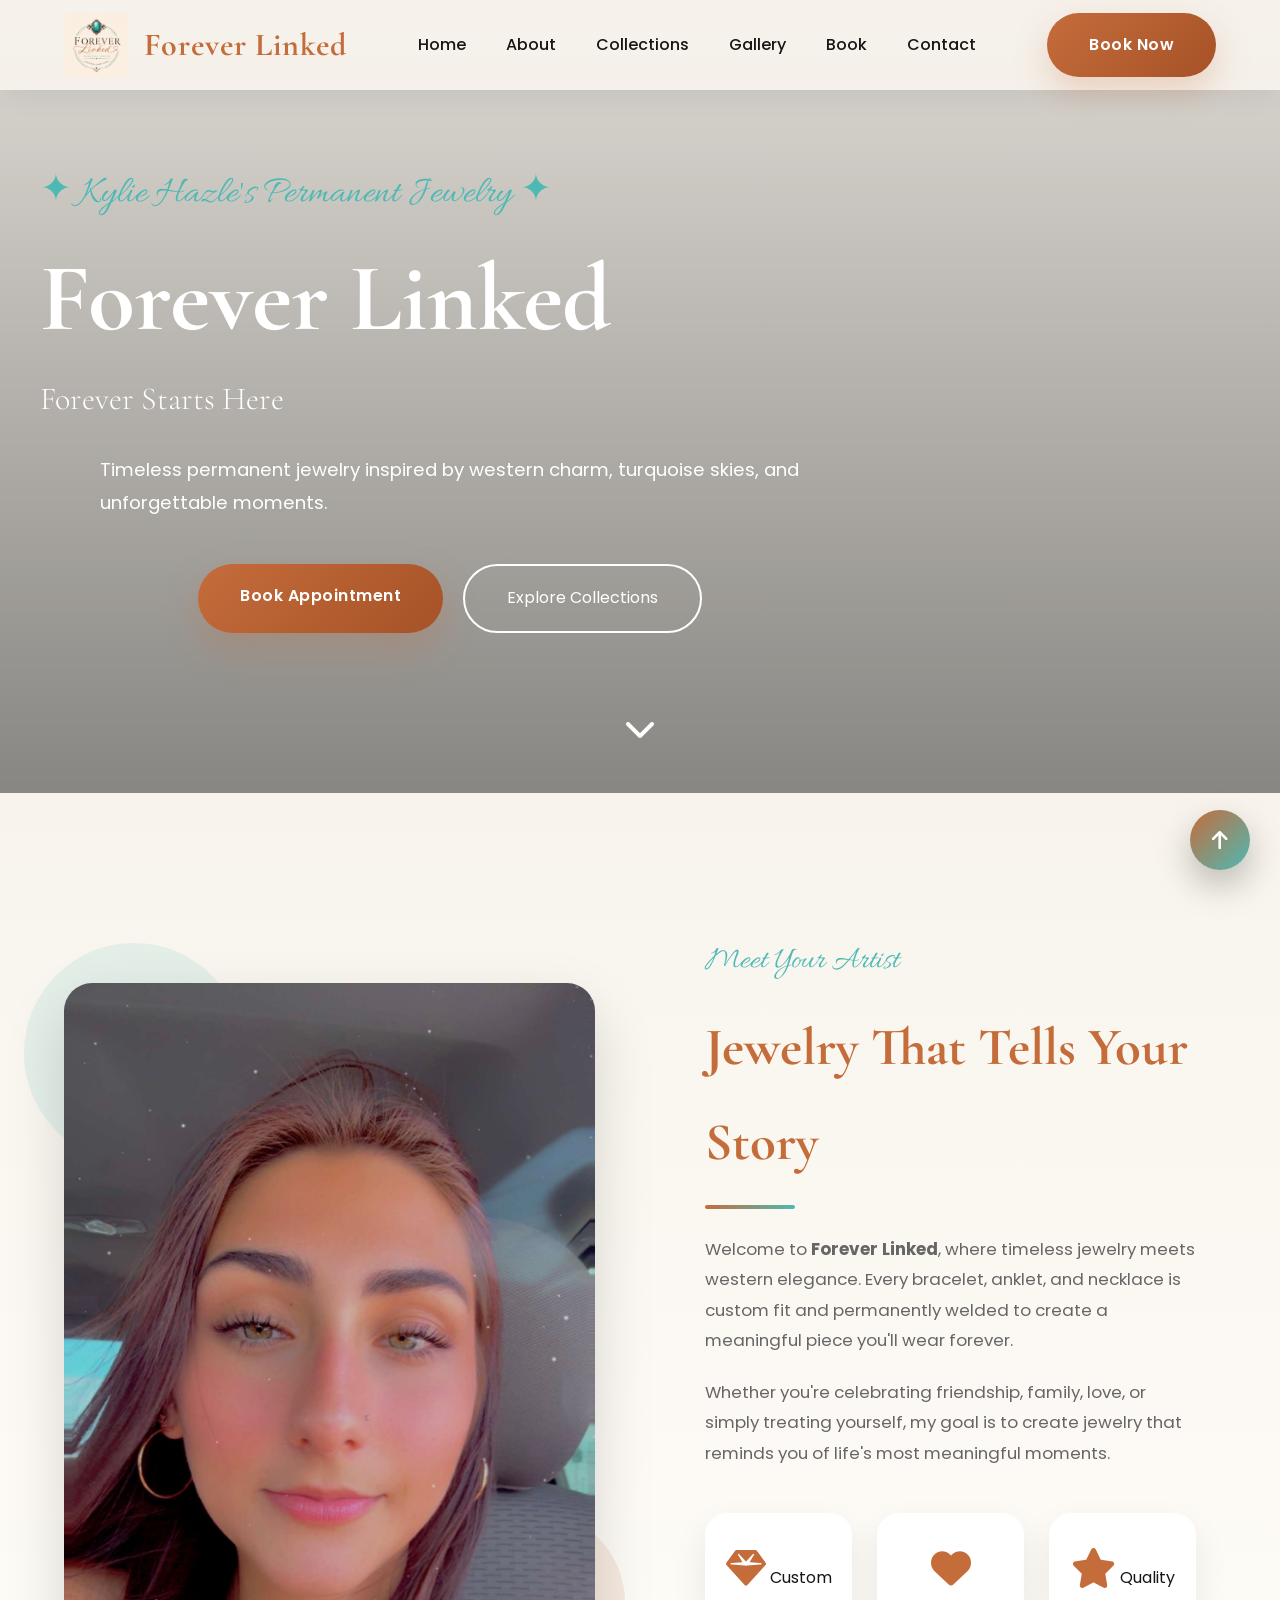
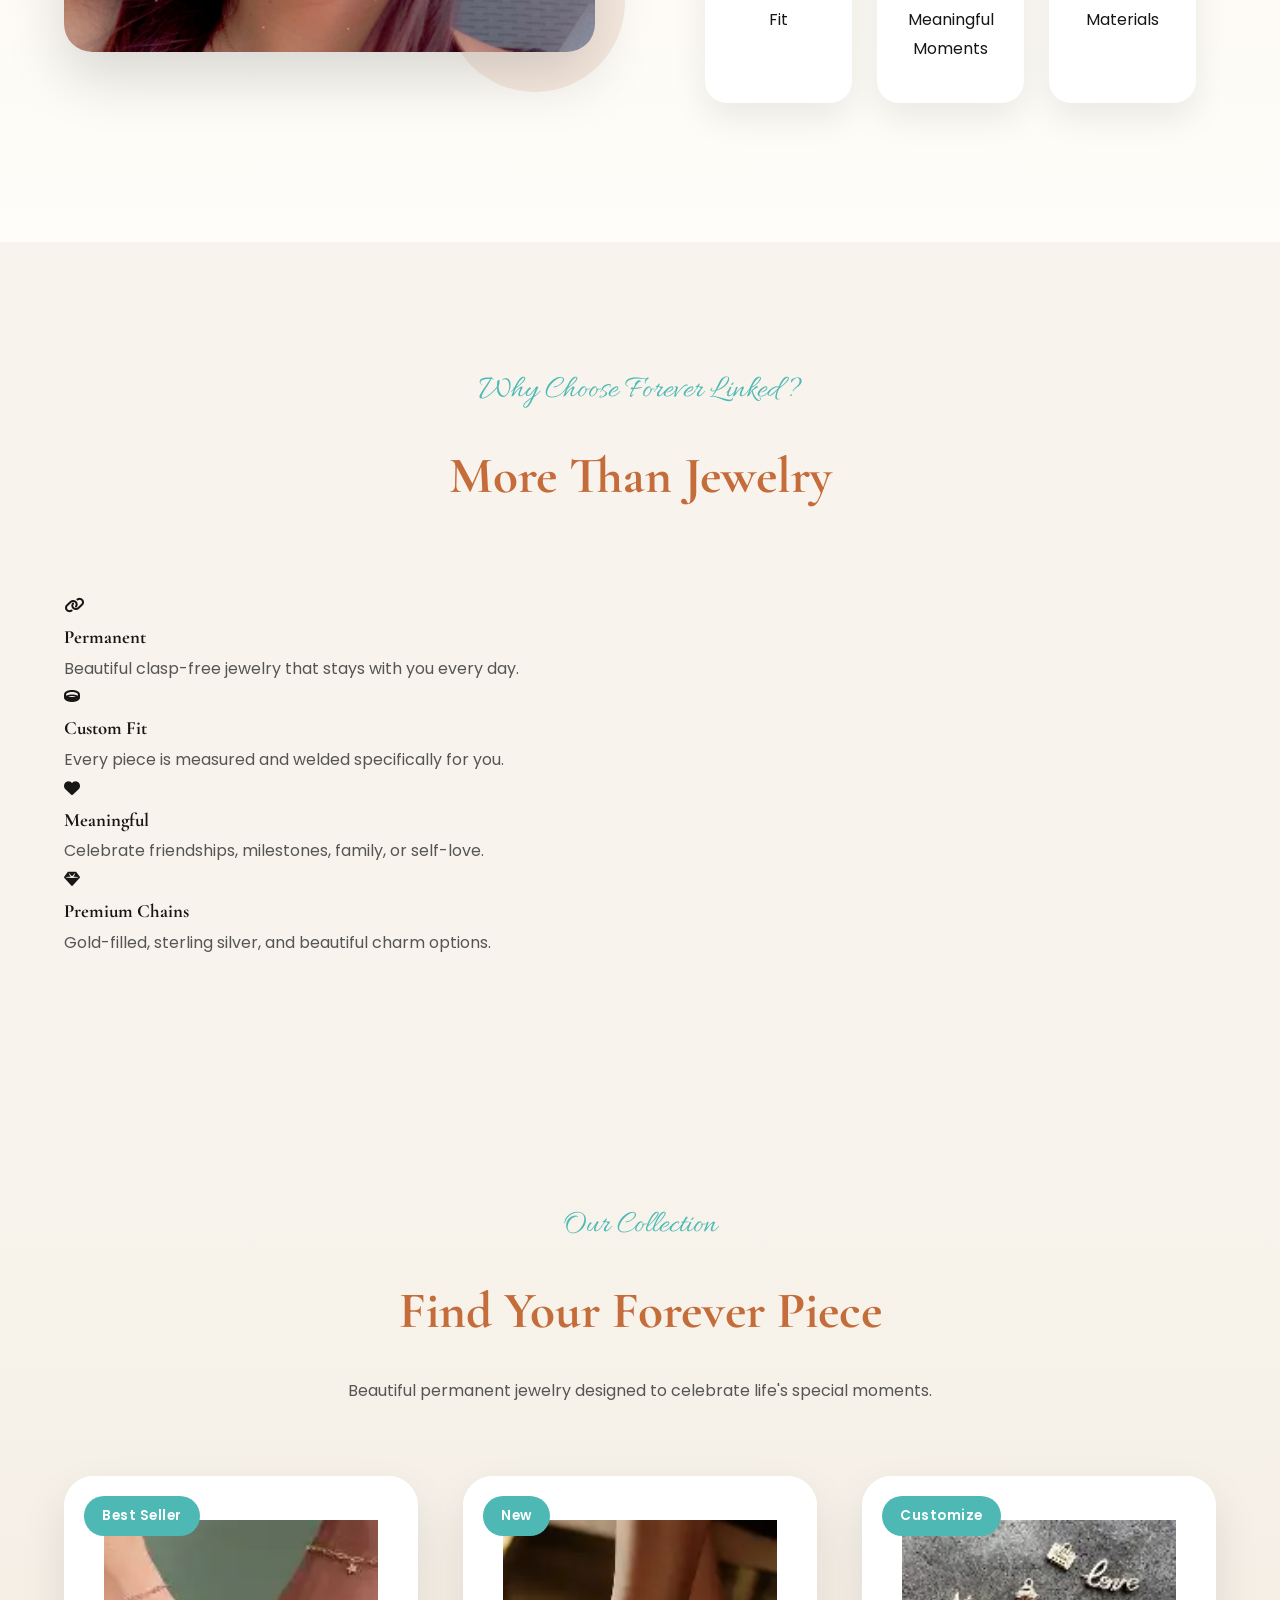
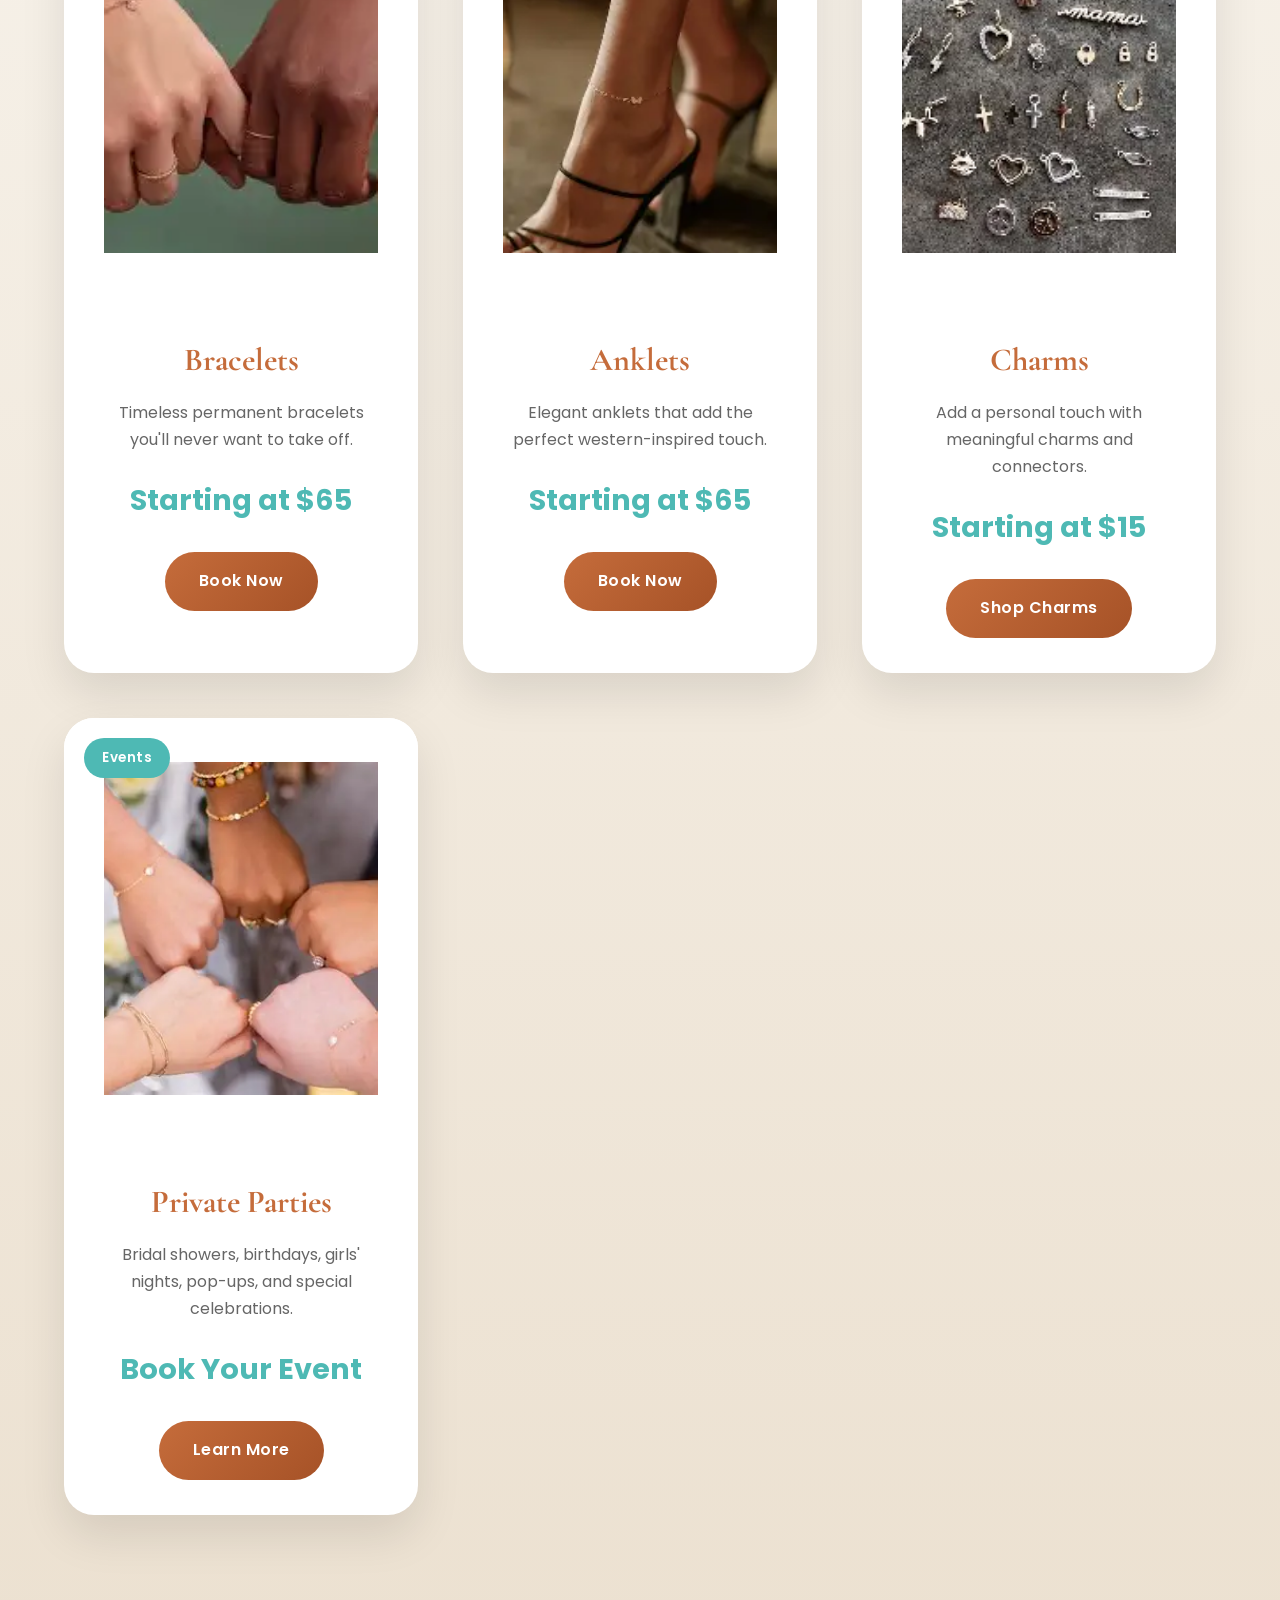
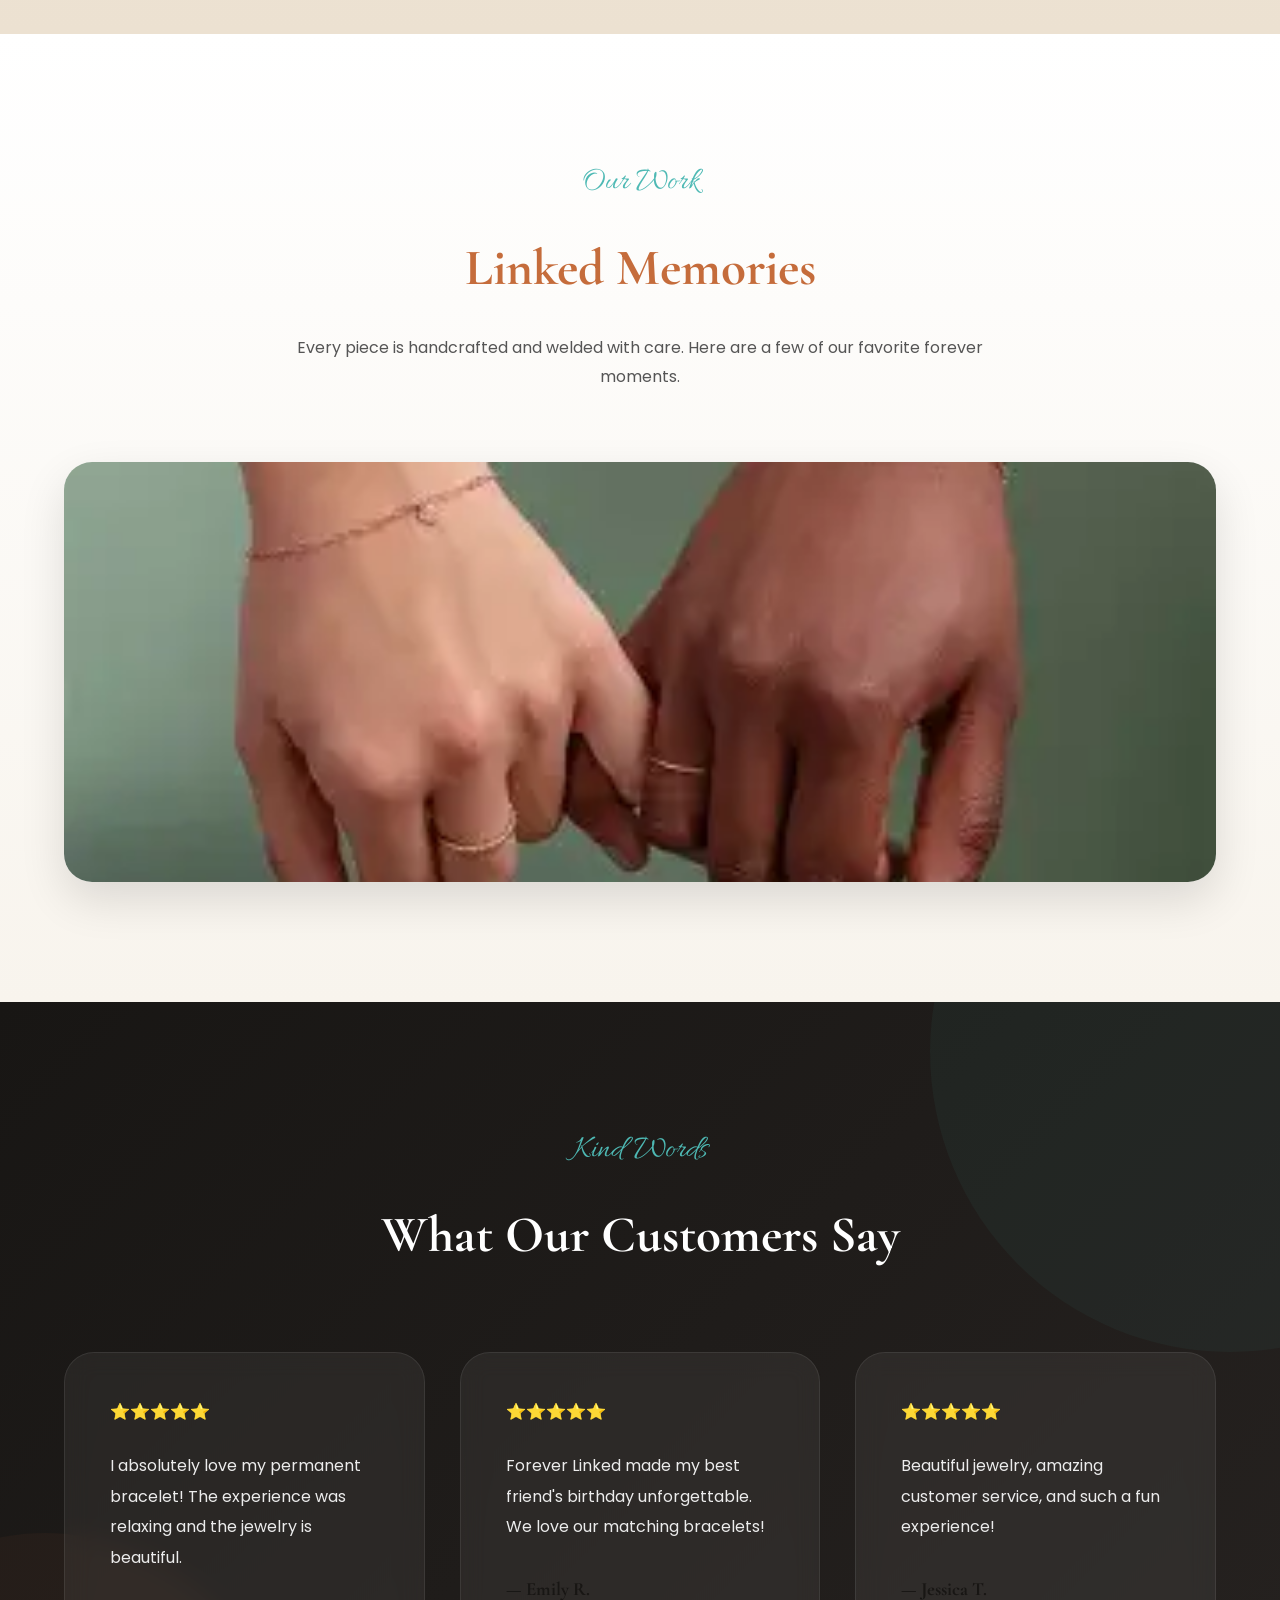
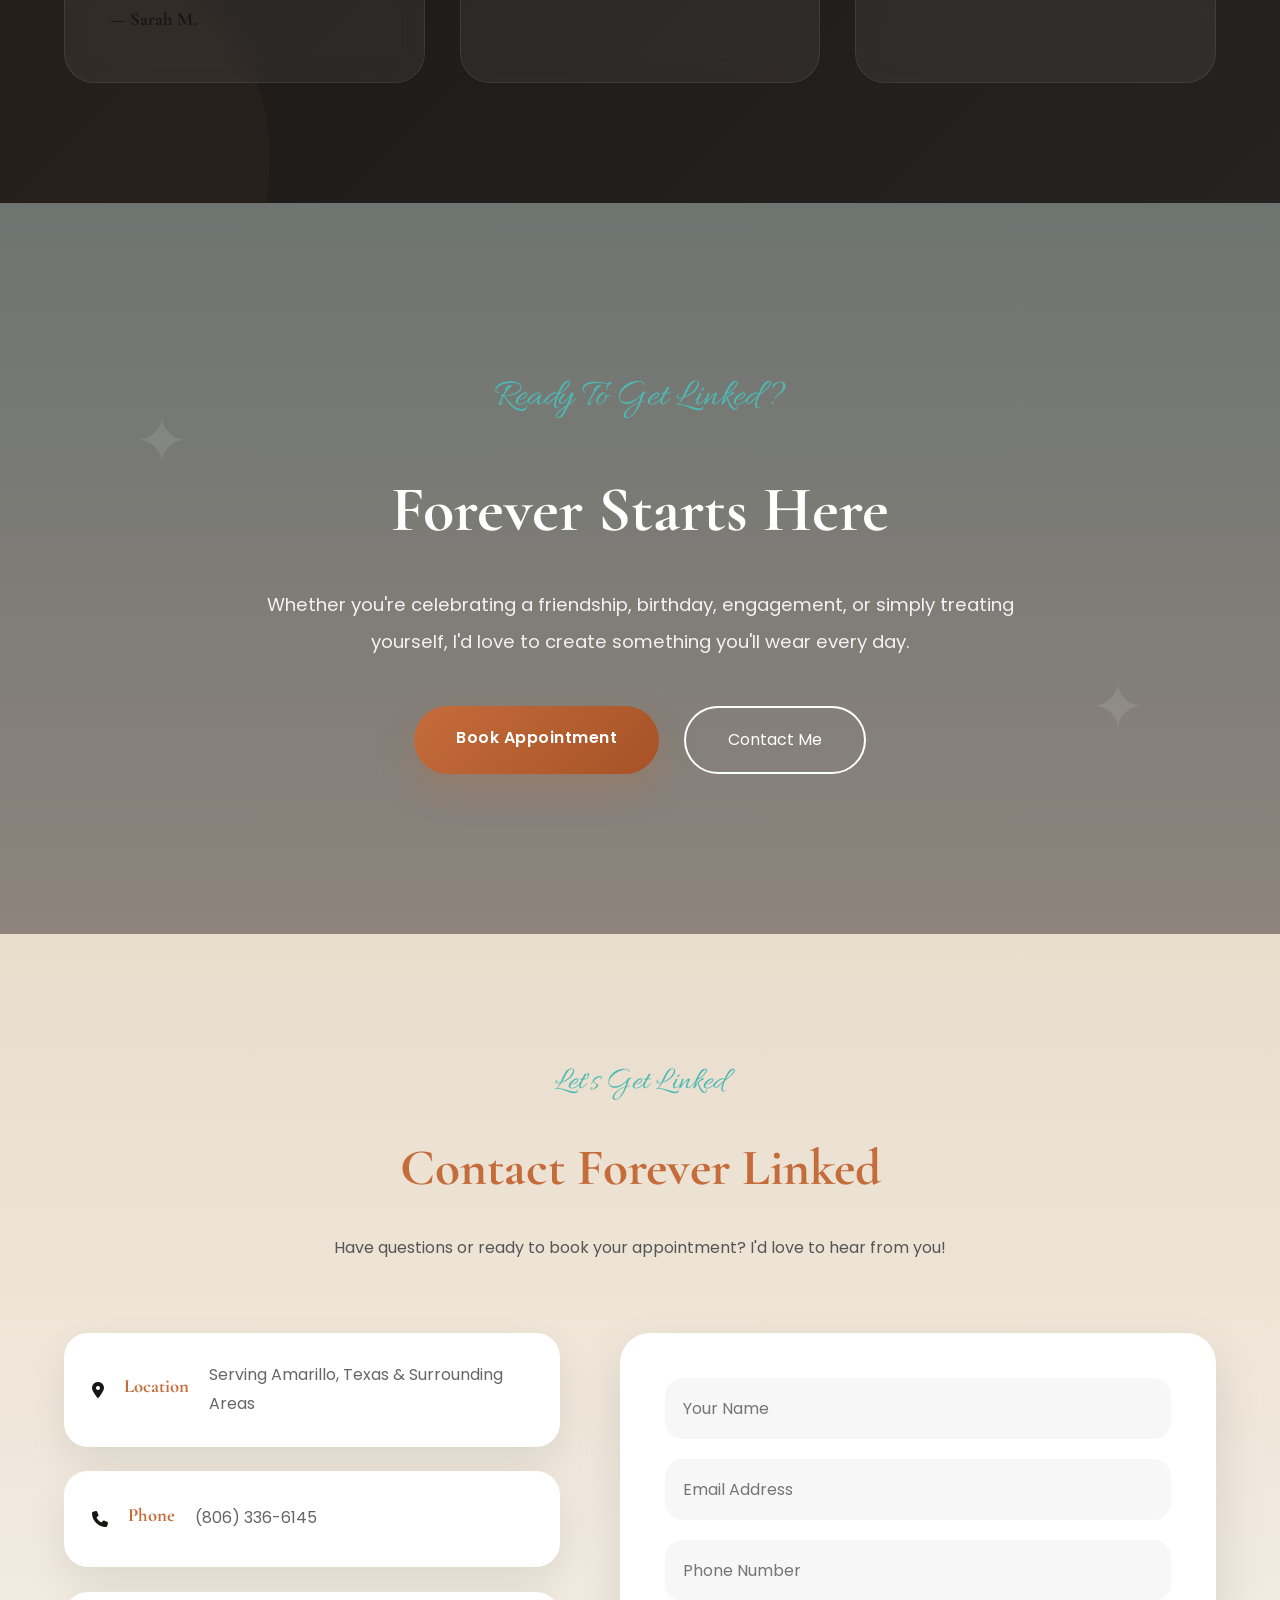
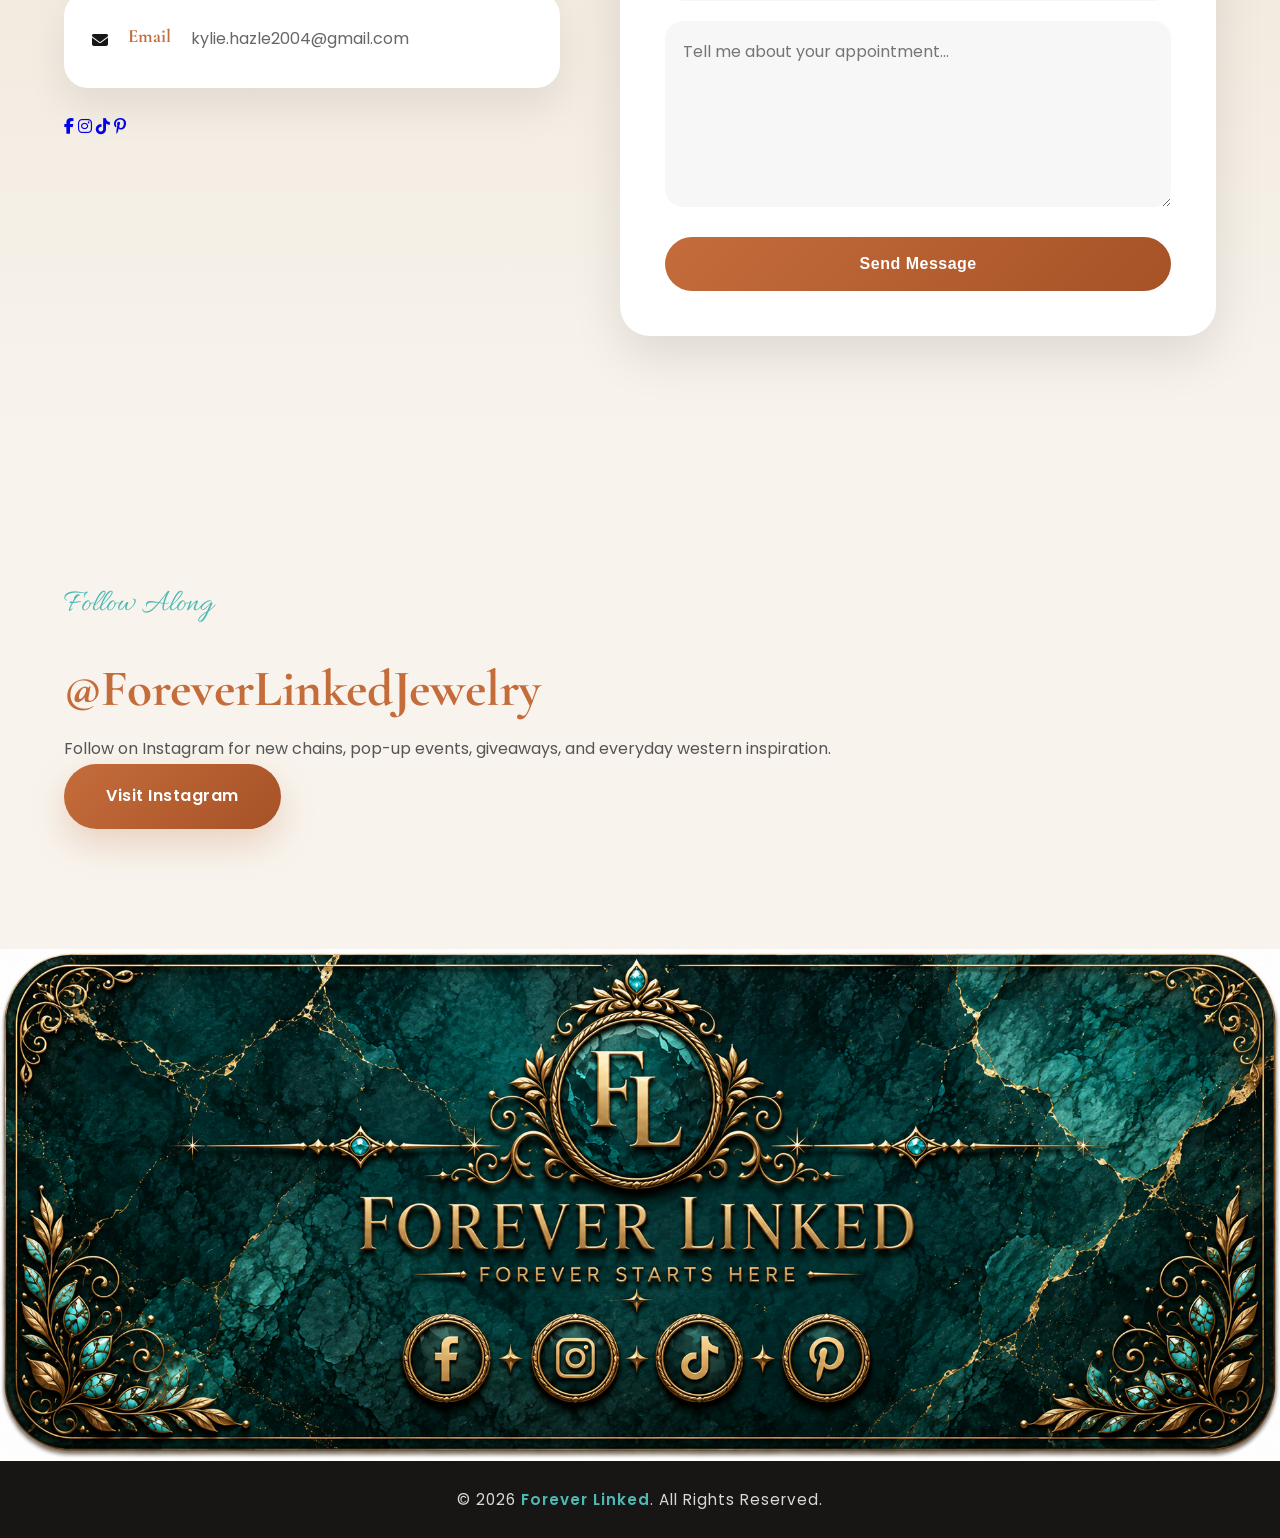
==== commit ec14d836: "Update index.html" ====
--- a/index.html
+++ b/index.html
@@ -288,7 +288,6 @@
 
 </section>
 
-
 <!--=========================
       COLLECTIONS
 ==========================-->
@@ -300,81 +299,145 @@
         <div class="section-title">
 
             <span class="section-subtitle">
-
                 Our Collection
-
             </span>
 
             <h2>
-
                 Find Your Forever Piece
-
             </h2>
 
+            <p>
+                Beautiful permanent jewelry designed to celebrate life's special moments.
+            </p>
+
         </div>
 
         <div class="collection-grid">
 
+            <!-- Bracelets -->
+
             <div class="collection-card">
 
-                <img src="images/bracelets.png" alt="Bracelets">
+                <span class="ribbon">Best Seller</span>
+
+                <div class="collection-image">
+
+                    <img src="images/bracelets.png" alt="Permanent Bracelets">
+
+                </div>
 
                 <div class="collection-info">
 
                     <h3>Bracelets</h3>
 
                     <p>
-                        Timeless everyday chains you'll never want to take off.
+                        Timeless permanent bracelets you'll never want to take off.
                     </p>
 
-                </div>
-
-            </div>
+                    <span class="collection-price">
+                        Starting at $65
+                    </span>
+
+                    <a href="#book" class="collection-btn">
+                        Book Now
+                    </a>
+
+                </div>
+
+            </div>
+
+            <!-- Anklets -->
 
             <div class="collection-card">
 
-                <img src="images/anklet.png" alt="Anklets">
+                <span class="ribbon">New</span>
+
+                <div class="collection-image">
+
+                    <img src="images/anklet.png" alt="Permanent Anklets">
+
+                </div>
 
                 <div class="collection-info">
 
                     <h3>Anklets</h3>
 
                     <p>
-                        Perfect for summer adventures and western style.
+                        Elegant anklets that add the perfect western-inspired touch.
                     </p>
 
-                </div>
-
-            </div>
+                    <span class="collection-price">
+                        Starting at $65
+                    </span>
+
+                    <a href="#book" class="collection-btn">
+                        Book Now
+                    </a>
+
+                </div>
+
+            </div>
+
+            <!-- Charms -->
 
             <div class="collection-card">
 
-                <img src="images/charms.png" alt="Charms">
+                <span class="ribbon">Customize</span>
+
+                <div class="collection-image">
+
+                    <img src="images/charms.png" alt="Jewelry Charms">
+
+                </div>
 
                 <div class="collection-info">
 
                     <h3>Charms</h3>
 
                     <p>
-                        Personalize your jewelry with meaningful additions.
+                        Add a personal touch with meaningful charms and connectors.
                     </p>
 
-                </div>
-
-            </div>
+                    <span class="collection-price">
+                        Starting at $15
+                    </span>
+
+                    <a href="#book" class="collection-btn">
+                        Shop Charms
+                    </a>
+
+                </div>
+
+            </div>
+
+            <!-- Private Parties -->
 
             <div class="collection-card">
 
-                <img src="images/privateparty.png" alt="Private Parties">
+                <span class="ribbon">Events</span>
+
+                <div class="collection-image">
+
+                    <img src="images/privateparty.png" alt="Private Jewelry Parties">
+
+                </div>
 
                 <div class="collection-info">
 
                     <h3>Private Parties</h3>
 
                     <p>
-                        Celebrate birthdays, bridal showers, girls' nights, and special events.
+                        Bridal showers, birthdays, girls' nights, pop-ups, and special celebrations.
                     </p>
 
+                    <span class="collection-price">
+                        Book Your Event
+                    </span>
+
+                    <a href="#contact" class="collection-btn">
+                        Learn More
+                    </a>
+
                 </div>
 
             </div>
@@ -384,6 +447,7 @@
     </div>
 
 </section>
+
 <!--=========================
         GALLERY
 ==========================-->
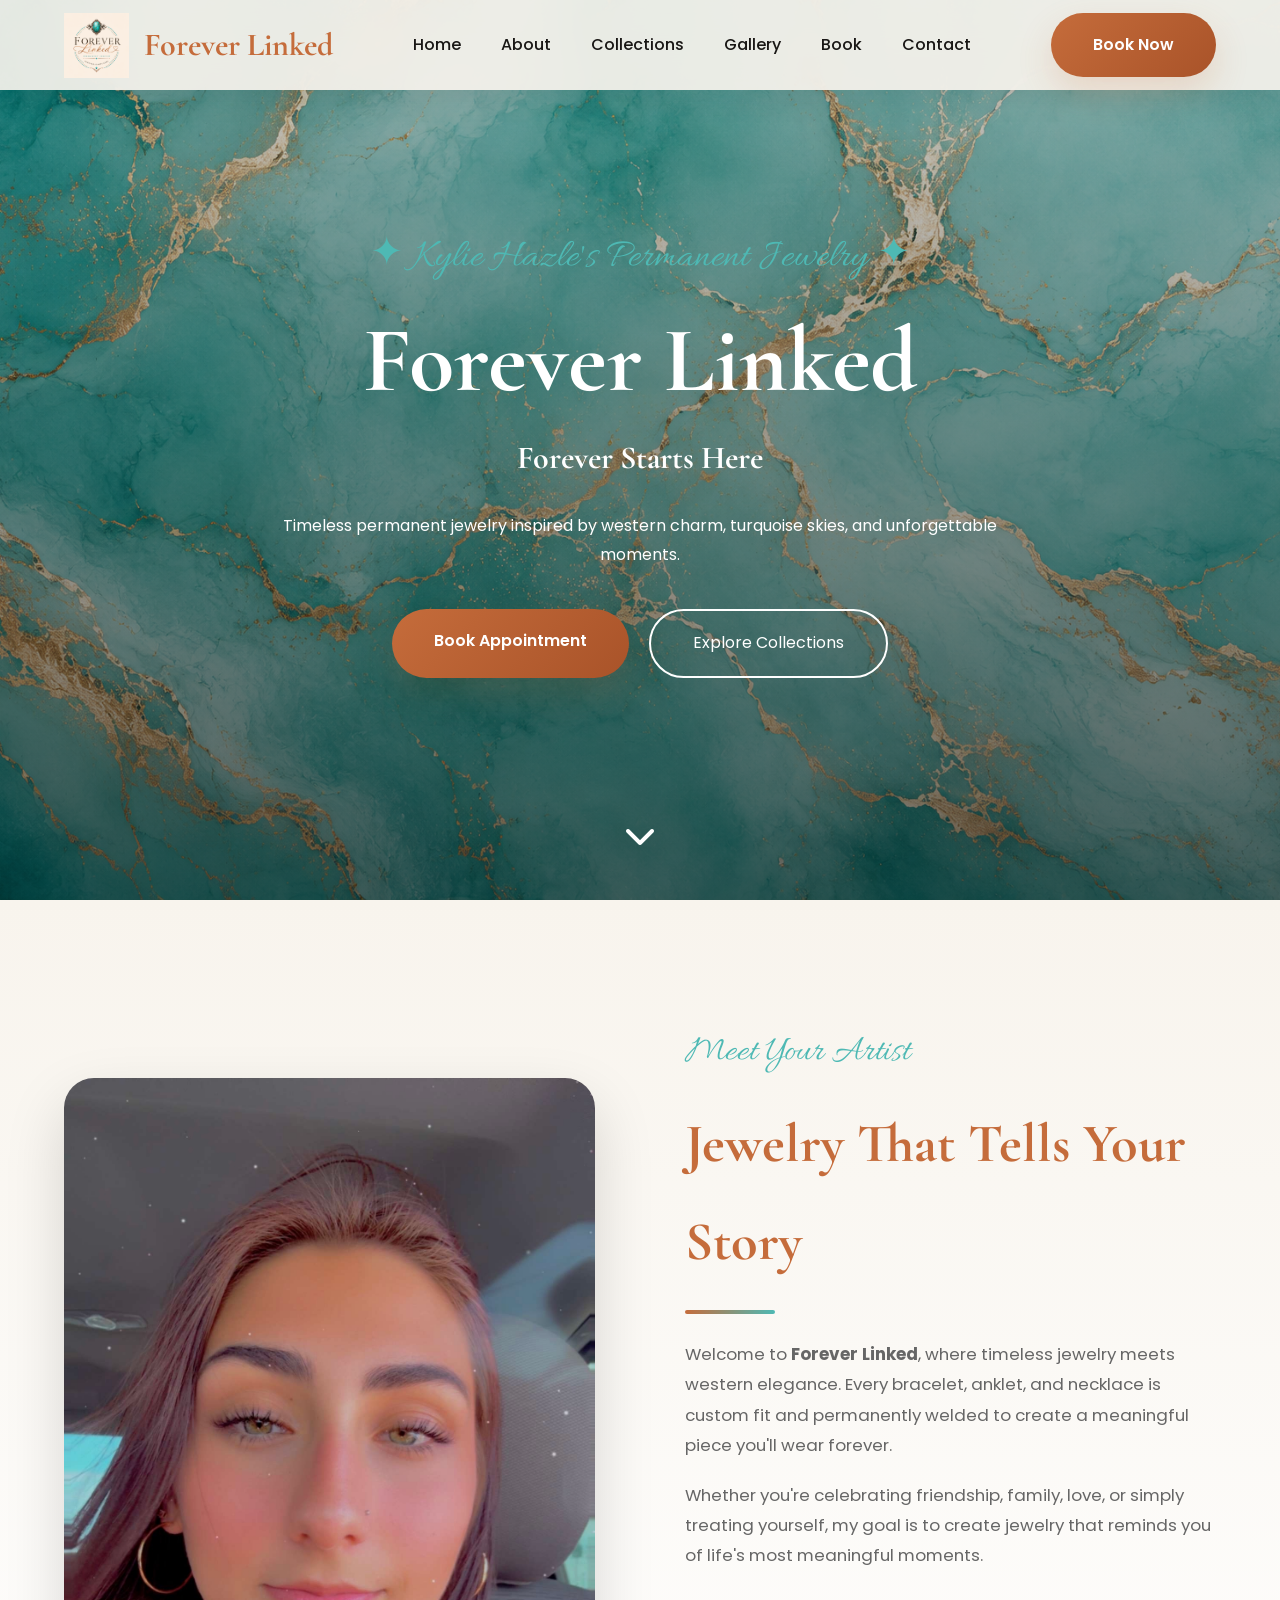
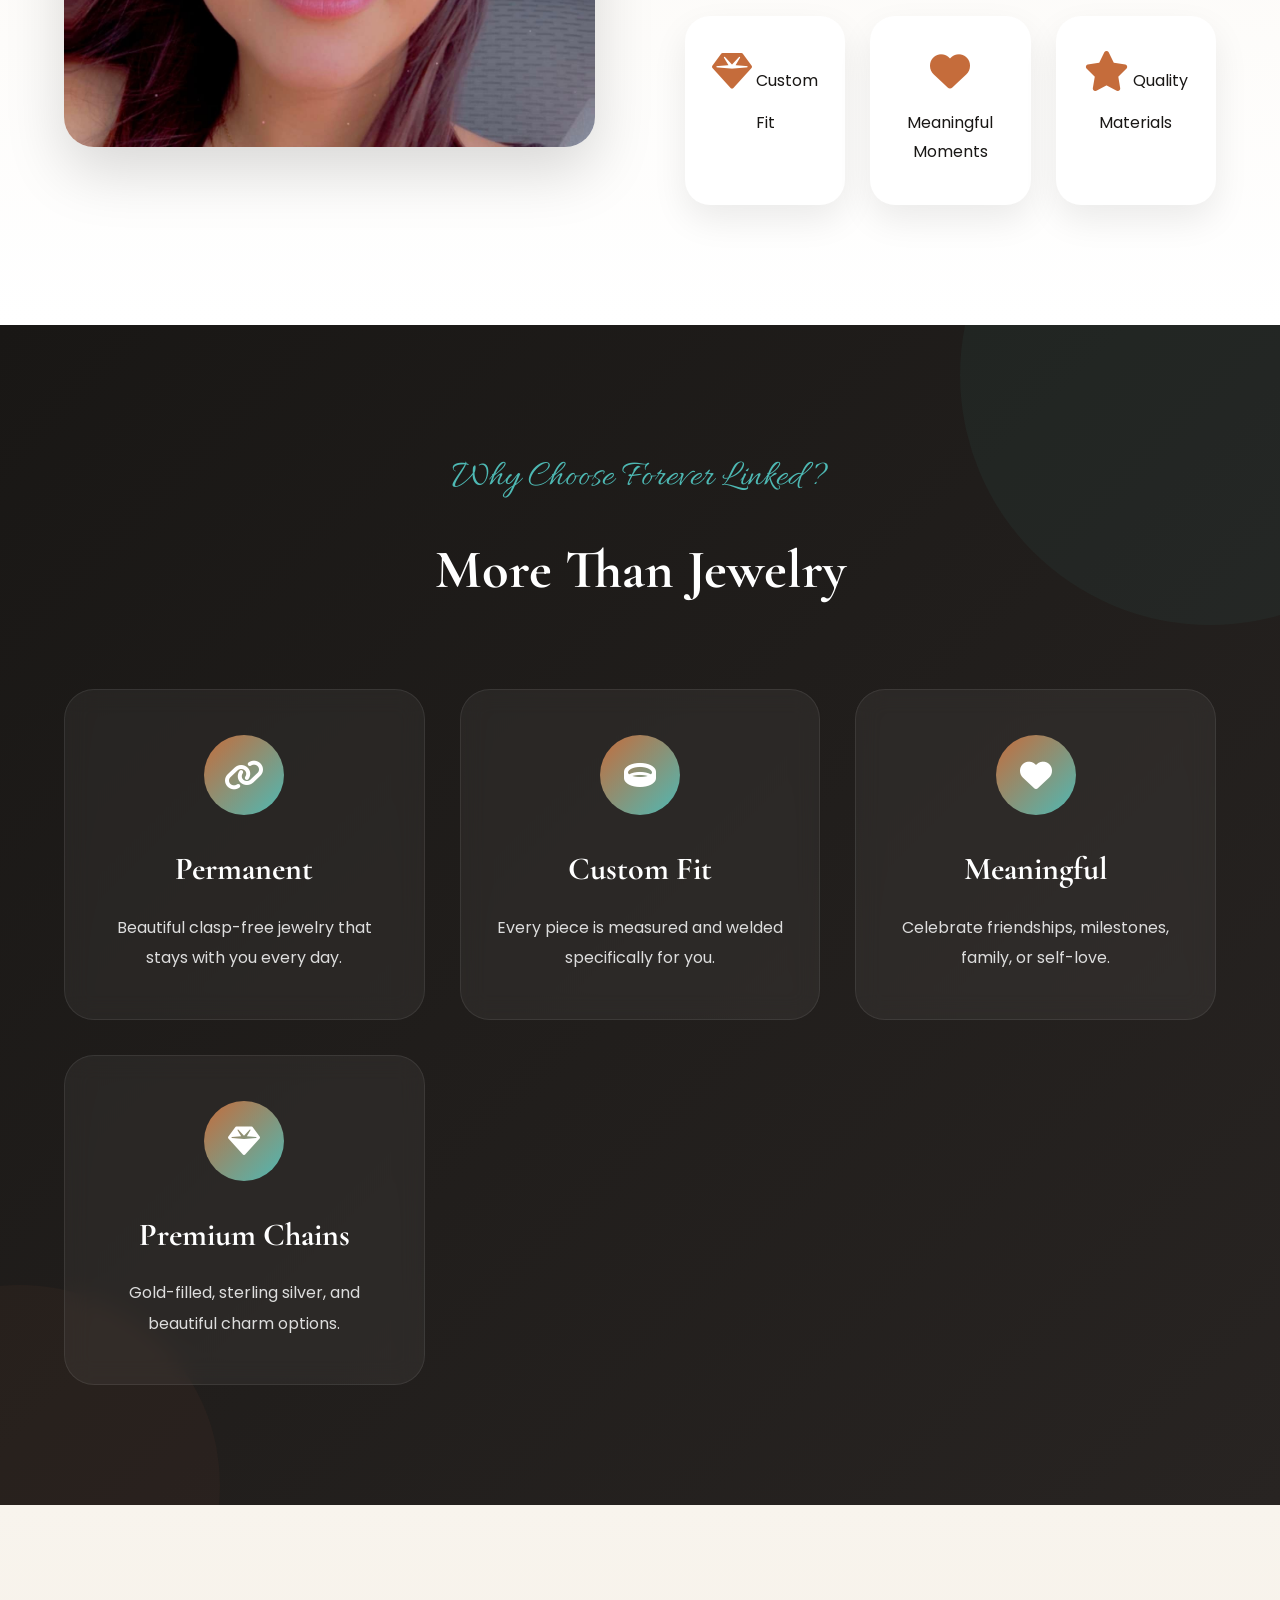
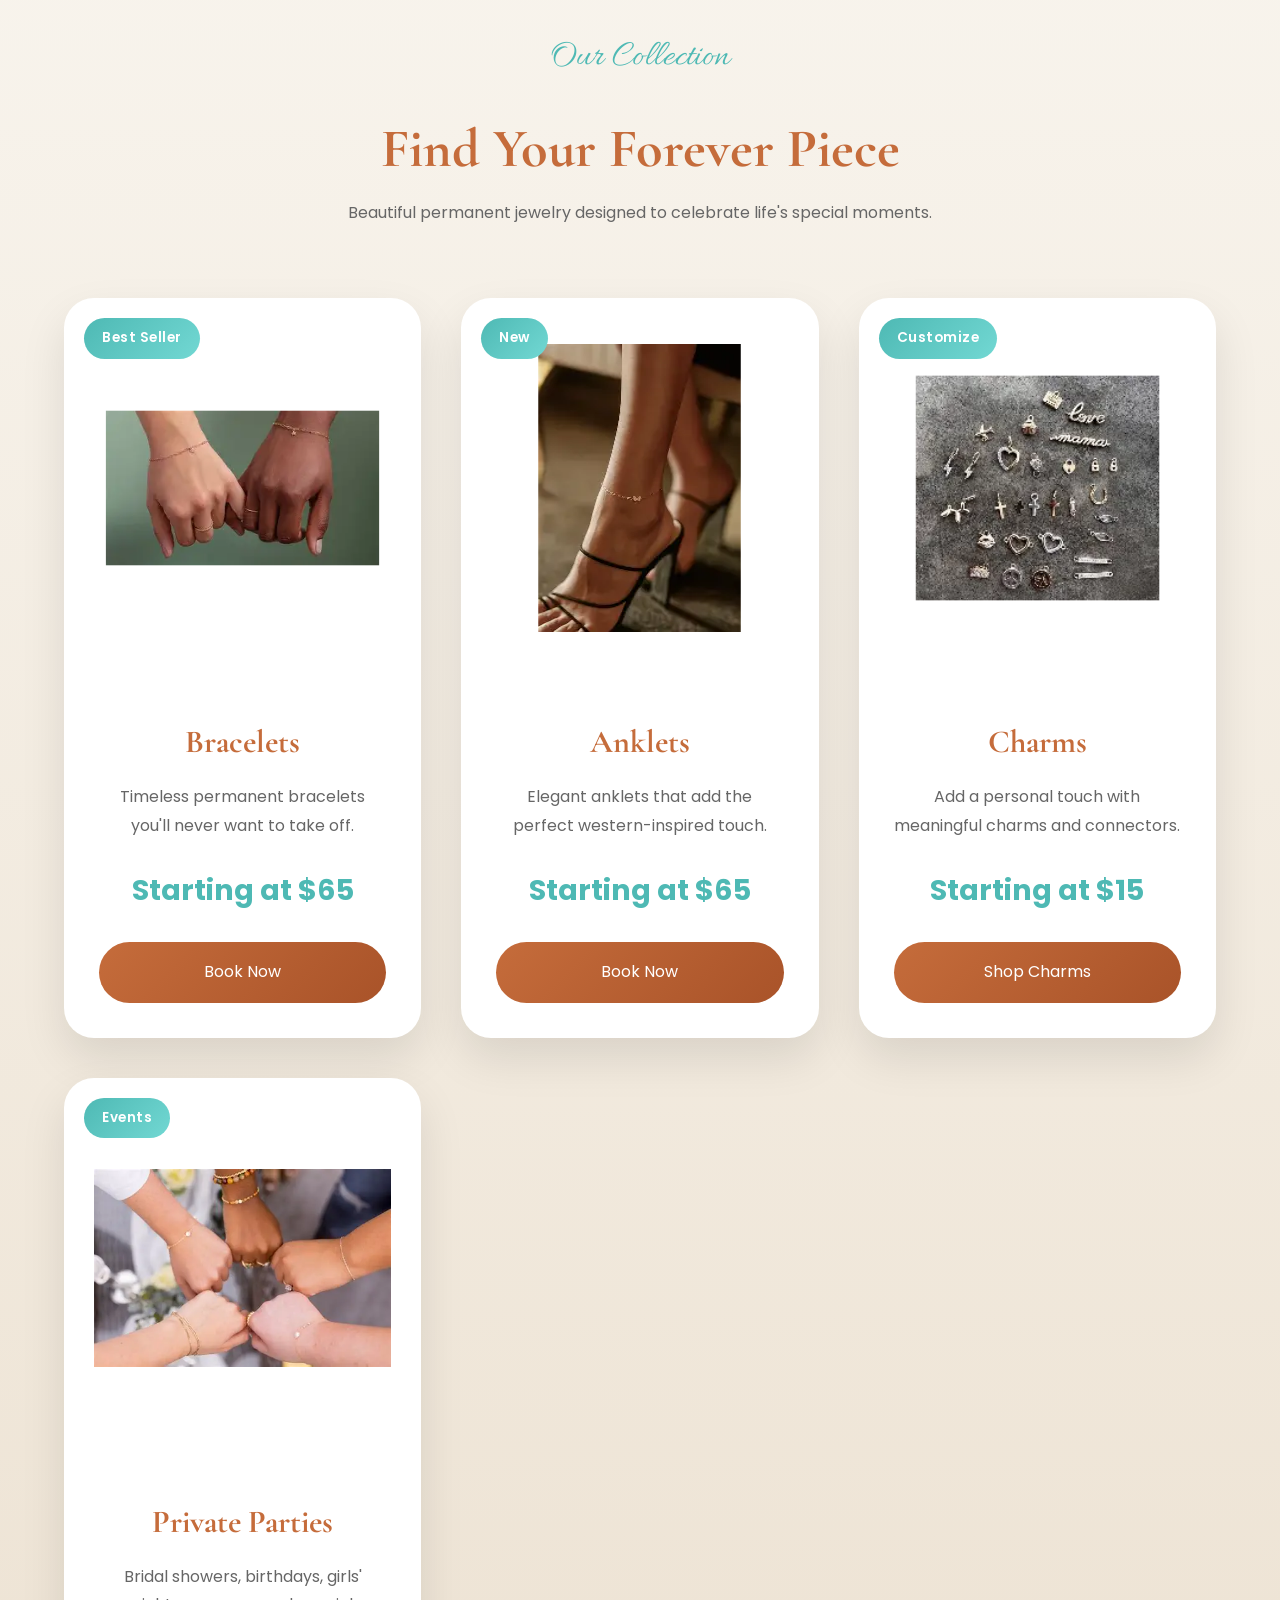
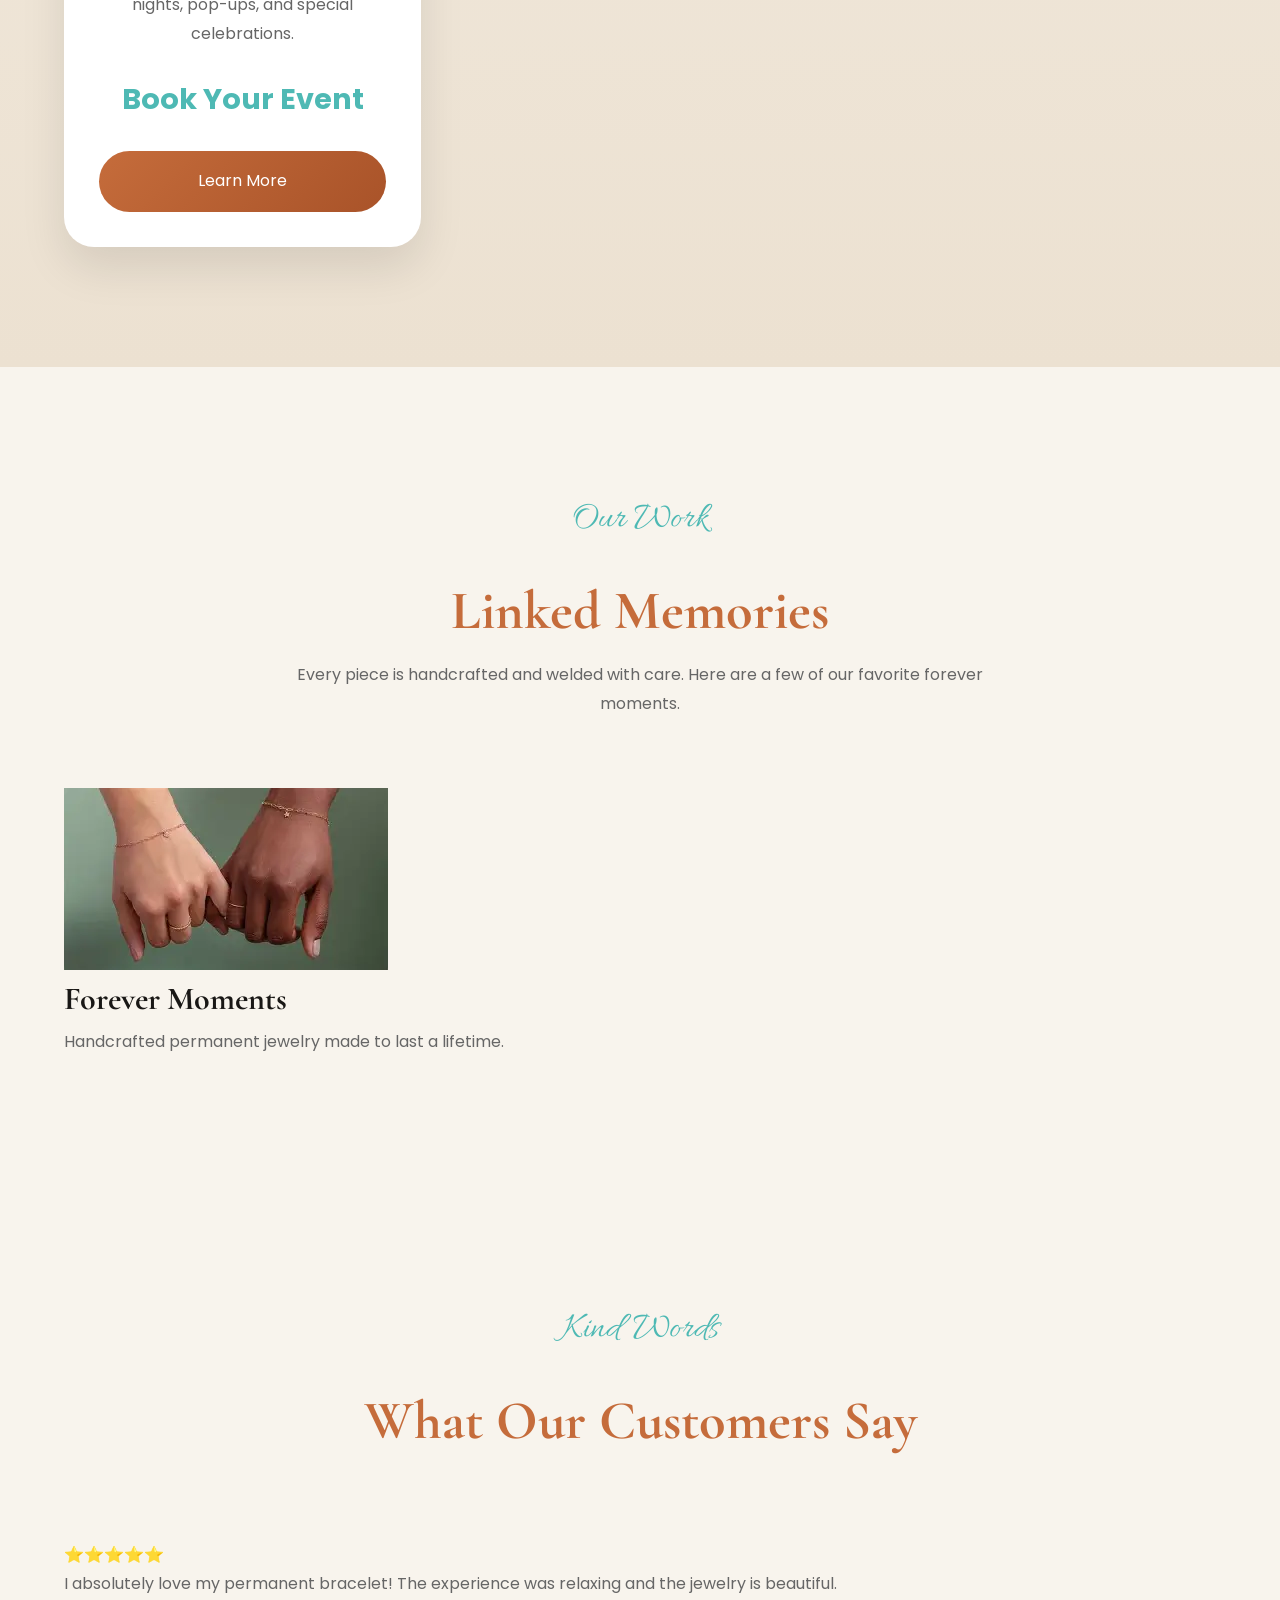
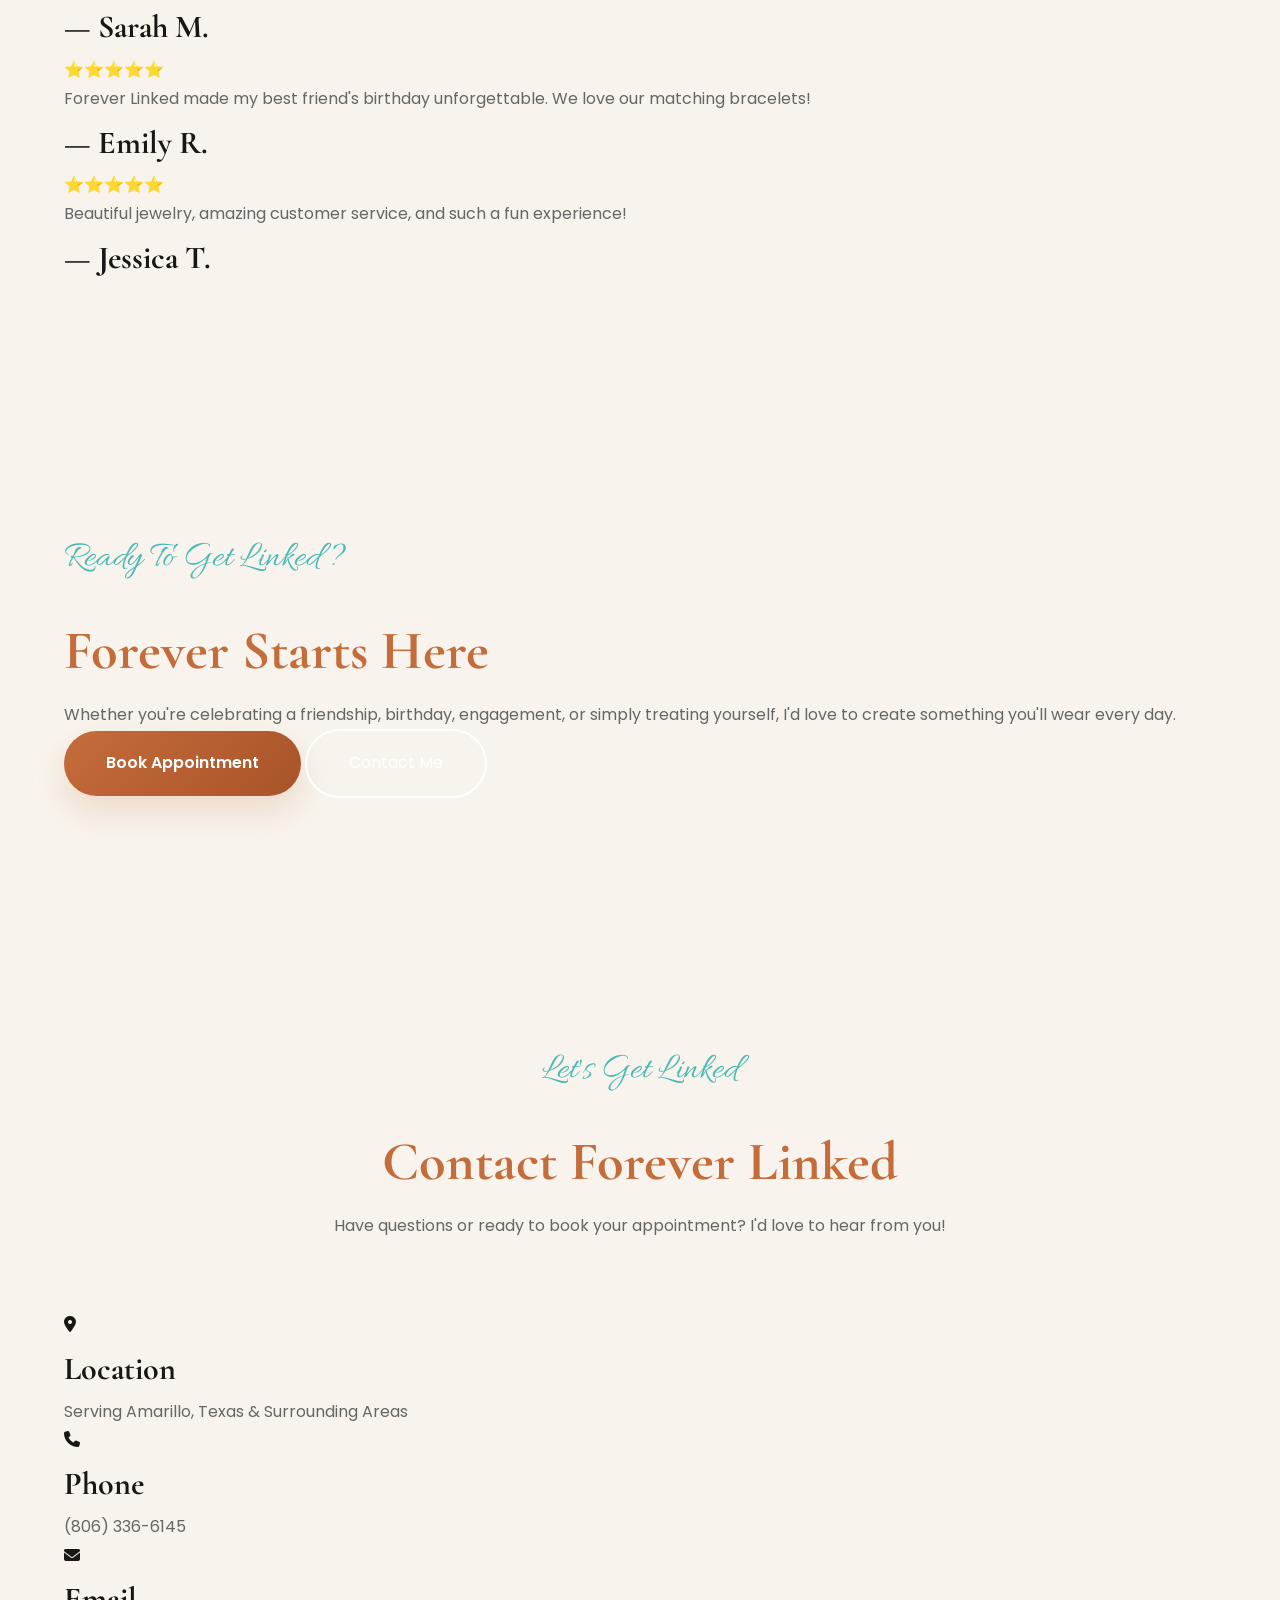
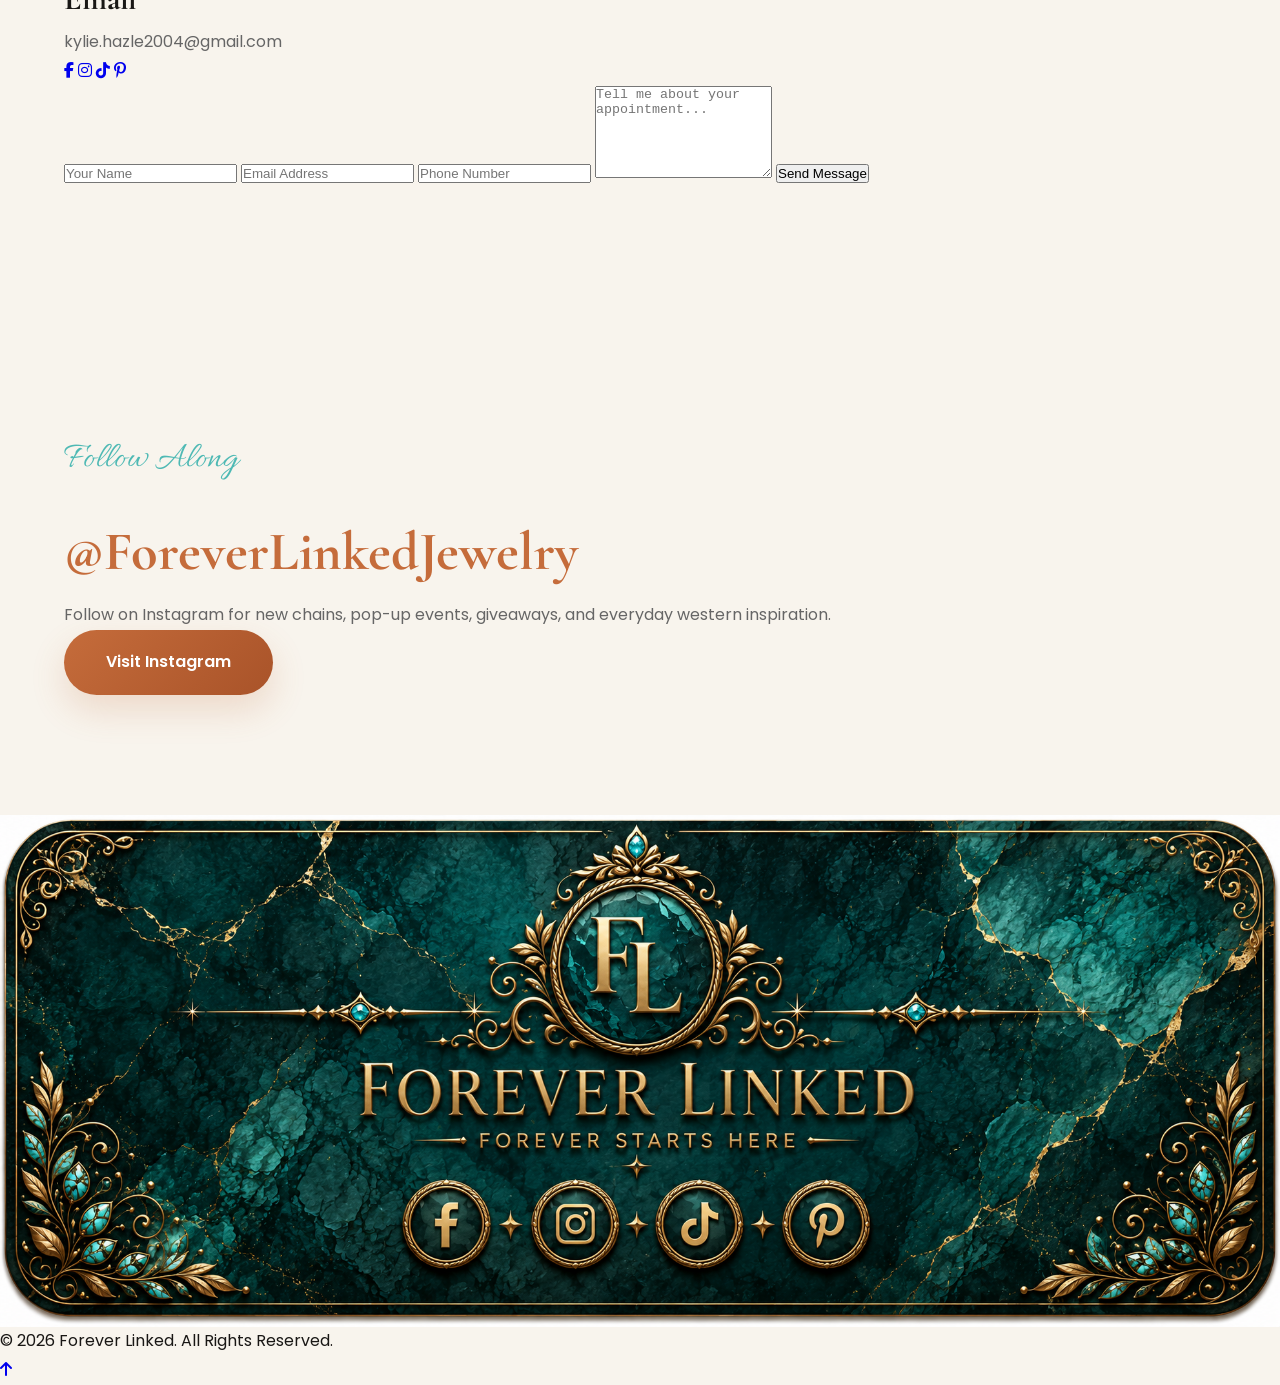
==== commit 57292ef5: "Update index.html" ====
--- a/index.html
+++ b/index.html
@@ -322,7 +322,7 @@
 
                 <div class="collection-image">
 
-                    <img src="images/bracelets.png" alt="Permanent Bracelets">
+                    <img src="images/bracelets.png" class="bracelet-img" alt="Bracelets">
 
                 </div>
 
@@ -354,7 +354,7 @@
 
                 <div class="collection-image">
 
-                    <img src="images/anklet.png" alt="Permanent Anklets">
+                    <img src="images/anklet.png" class="anklet-img" alt="Anklets">
 
                 </div>
 
@@ -386,7 +386,7 @@
 
                 <div class="collection-image">
 
-                    <img src="images/charms.png" alt="Jewelry Charms">
+                   <img src="images/charms.png" class="charm-img" alt="Charms">
 
                 </div>
 
@@ -418,7 +418,7 @@
 
                 <div class="collection-image">
 
-                    <img src="images/privateparty.png" alt="Private Jewelry Parties">
+                    <img src="images/privateparty.png" class="party-img" alt="Private Parties">
 
                 </div>
 
--- a/style.css
+++ b/style.css
@@ -1,53 +1,58 @@
 /*==================================================
         FOREVER LINKED
-      Luxury Cowgirl Chic Theme
-==================================================*/
+   Luxury Cowgirl Chic Permanent Jewelry
+====================================================*/
 
 /* Google Fonts */
 @import url('https://fonts.googleapis.com/css2?family=Allura&family=Cormorant+Garamond:wght@400;500;600;700&family=Poppins:wght@300;400;500;600&display=swap');
 
-/*==================================
-            ROOT
-==================================*/
+/*==================================================
+                    ROOT
+====================================================*/
 
 :root{
 
-    --black:#181614;
-    --charcoal:#262220;
+    --black:#191715;
+    --charcoal:#282422;
 
     --cream:#F8F4ED;
     --sand:#E9DDCC;
 
+    --white:#ffffff;
+
     --turquoise:#4EB9B4;
-    --turquoise-dark:#2B8A86;
+    --turquoise-dark:#2D8B86;
 
     --burnt:#C56C3B;
-    --burnt-dark:#A65227;
-
-    --gold:#D5B26B;
-
-    --white:#ffffff;
-
-    --shadow:0 15px 40px rgba(0,0,0,.12);
-
-    --heading:'Cormorant Garamond',serif;
-    --script:'Allura',cursive;
-    --body:'Poppins',sans-serif;
-
-}
-
-/*==================================
-            RESET
-==================================*/
+    --burnt-dark:#A95329;
+
+    --gold:#D6B66F;
+
+    --shadow:
+        0 18px 45px rgba(0,0,0,.12);
+
+    --heading:'Cormorant Garamond', serif;
+    --script:'Allura', cursive;
+    --body:'Poppins', sans-serif;
+
+}
+
+/*==================================================
+                    RESET
+====================================================*/
 
 *{
+
     margin:0;
     padding:0;
     box-sizing:border-box;
+
 }
 
 html{
+
     scroll-behavior:smooth;
+
 }
 
 body{
@@ -64,30 +69,36 @@
 
 }
 
-/*==================================
-            SCROLLBAR
-==================================*/
+/*==================================================
+                SCROLLBAR
+====================================================*/
 
 ::-webkit-scrollbar{
+
     width:12px;
+
 }
 
 ::-webkit-scrollbar-track{
+
     background:var(--cream);
+
 }
 
 ::-webkit-scrollbar-thumb{
-    background:var(--burnt);
-    border-radius:50px;
-}
-
-::-webkit-scrollbar-thumb:hover{
-    background:var(--turquoise);
-}
-
-/*==================================
-            TYPOGRAPHY
-==================================*/
+
+    background:linear-gradient(
+        var(--burnt),
+        var(--turquoise)
+    );
+
+    border-radius:30px;
+
+}
+
+/*==================================================
+                TYPOGRAPHY
+====================================================*/
 
 h1,h2,h3,h4{
 
@@ -97,193 +108,227 @@
 
 h1{
 
-    font-size:5.5rem;
+    font-size:5.8rem;
 
     font-weight:700;
 
+    line-height:1.05;
+
 }
 
 h2{
 
-    font-size:3.2rem;
+    font-size:3.4rem;
 
     color:var(--burnt);
 
 }
 
+h3{
+
+    font-size:2rem;
+
+}
+
+p{
+
+    color:#666;
+
+    font-size:1rem;
+
+}
+
 .section-subtitle{
 
     display:block;
 
     font-family:var(--script);
 
+    font-size:2.3rem;
+
     color:var(--turquoise);
 
+    margin-bottom:10px;
+
+}
+
+.section-title{
+
+    text-align:center;
+
+    margin-bottom:70px;
+
+}
+
+.section-title h2{
+
+    margin-top:8px;
+
+}
+
+.section-title p{
+
+    max-width:700px;
+
+    margin:auto;
+
+}
+
+/*==================================================
+                    LAYOUT
+====================================================*/
+
+.container{
+
+    width:90%;
+
+    max-width:1400px;
+
+    margin:auto;
+
+}
+
+section{
+
+    padding:120px 0;
+
+}
+
+img{
+
+    display:block;
+
+    max-width:100%;
+
+}
+
+/*==================================================
+                    HEADER
+====================================================*/
+
+header{
+
+    position:fixed;
+
+    top:0;
+
+    left:0;
+
+    width:100%;
+
+    z-index:9999;
+
+    background:rgba(248,244,237,.92);
+
+    backdrop-filter:blur(18px);
+
+    box-shadow:0 8px 30px rgba(0,0,0,.08);
+
+}
+
+.navbar{
+
+    width:90%;
+
+    max-width:1400px;
+
+    height:90px;
+
+    margin:auto;
+
+    display:flex;
+
+    justify-content:space-between;
+
+    align-items:center;
+
+}
+
+/*==================================================
+                    LOGO
+====================================================*/
+
+.logo{
+
+    display:flex;
+
+    align-items:center;
+
+    gap:15px;
+
+    text-decoration:none;
+
+}
+
+.logo img{
+
+    width:65px;
+
+    transition:.35s;
+
+}
+
+.logo:hover img{
+
+    transform:rotate(-8deg);
+
+}
+
+.logo span{
+
+    font-family:var(--heading);
+
+    color:var(--burnt);
+
     font-size:2rem;
 
-    margin-bottom:10px;
-
-}
-
-p{
-
-    color:#555;
-
-    font-size:1rem;
-
-}
-
-/*==================================
-            LAYOUT
-==================================*/
-
-.container{
-
-    width:90%;
-
-    max-width:1350px;
-
-    margin:auto;
-
-}
-
-section{
-
-    padding:120px 0;
-
-}
-/*==================================================
-                HEADER
-==================================================*/
-
-header{
-
-    position:fixed;
-
-    top:0;
+    font-weight:700;
+
+}
+
+/*==================================================
+                NAVIGATION
+====================================================*/
+
+.nav-links{
+
+    display:flex;
+
+    gap:40px;
+
+    list-style:none;
+
+}
+
+.nav-links a{
+
+    text-decoration:none;
+
+    color:var(--black);
+
+    font-weight:500;
+
+    position:relative;
+
+    transition:.3s;
+
+}
+
+.nav-links a::after{
+
+    content:"";
+
+    position:absolute;
+
     left:0;
 
-    width:100%;
-
-    z-index:9999;
-
-    background:rgba(248,244,237,.92);
-
-    backdrop-filter:blur(18px);
-
-    box-shadow:0 8px 30px rgba(0,0,0,.08);
-
-    transition:.35s;
-
-}
-
-.navbar{
-
-    width:90%;
-
-    max-width:1400px;
-
-    margin:auto;
-
-    height:90px;
-
-    display:flex;
-
-    justify-content:space-between;
-
-    align-items:center;
-
-}
-
-.logo{
-
-    display:flex;
-
-    align-items:center;
-
-    gap:15px;
-
-    text-decoration:none;
-
-}
-
-.logo img{
-
-    width:65px;
-
-    transition:.4s;
-
-}
-
-.logo img:hover{
-
-    transform:rotate(-8deg) scale(1.08);
-
-}
-
-.logo span{
-
-    font-family:var(--heading);
-
-    font-size:2rem;
-
-    font-weight:700;
-
-    color:var(--burnt);
-
-    letter-spacing:1px;
-
-}
-
-.nav-links{
-
-    display:flex;
-
-    align-items:center;
-
-    gap:40px;
-
-    list-style:none;
-
-}
-
-.nav-links li{
-
-    list-style:none;
-
-}
-
-.nav-links a{
-
-    text-decoration:none;
-
-    color:var(--black);
-
-    font-weight:500;
-
-    font-size:1rem;
-
-    position:relative;
-
-    transition:.35s;
-
-}
-
-.nav-links a::after{
-
-    content:"";
-
-    position:absolute;
-
-    left:0;
-
     bottom:-8px;
 
     width:0;
 
     height:3px;
 
-    border-radius:20px;
+    border-radius:30px;
 
     background:linear-gradient(
         90deg,
@@ -311,17 +356,17 @@
 
     display:none;
 
+    font-size:2rem;
+
     color:var(--burnt);
 
-    font-size:2rem;
-
     cursor:pointer;
 
 }
 
 /*==================================================
                     BUTTONS
-==================================================*/
+====================================================*/
 
 .btn,
 .hero-button{
@@ -340,22 +385,19 @@
 
     text-decoration:none;
 
-    border-radius:60px;
+    border-radius:50px;
 
     font-weight:600;
 
-    letter-spacing:.5px;
-
     transition:.35s;
 
-    box-shadow:0 15px 35px rgba(197,108,59,.25);
+    box-shadow:
+        0 15px 35px rgba(197,108,59,.20);
 
 }
 
 .btn:hover,
 .hero-button:hover{
-
-    transform:translateY(-6px);
 
     background:linear-gradient(
         135deg,
@@ -363,7 +405,7 @@
         var(--turquoise-dark)
     );
 
-    box-shadow:0 18px 40px rgba(78,185,180,.35);
+    transform:translateY(-6px);
 
 }
 
@@ -377,10 +419,10 @@
 
     color:white;
 
+    border-radius:50px;
+
     text-decoration:none;
 
-    border-radius:60px;
-
     transition:.35s;
 
 }
@@ -395,11 +437,43 @@
 
 /*==================================================
                     HERO
-==================================================*/
+====================================================*/
 
 .hero{
 
-    animation:heroZoom 15s ease-in-out infinite alternate;
+    position:relative;
+
+    min-height:100vh;
+
+    display:flex;
+
+    justify-content:center;
+
+    align-items:center;
+
+    text-align:center;
+
+    overflow:hidden;
+
+    background:
+
+        linear-gradient(
+
+            rgba(0,0,0,.20),
+
+            rgba(0,0,0,.55)
+
+        ),
+
+        url("images/marblebackground.png");
+
+    background-size:cover;
+
+    background-position:center;
+
+    background-repeat:no-repeat;
+
+    animation:heroZoom 18s ease-in-out infinite alternate;
 
 }
 
@@ -418,111 +492,85 @@
     }
 
 }
-.hero::before{
-
-    content:"";
+
+.hero-content{
+
+    position:relative;
+
+    z-index:5;
+
+    max-width:900px;
+
+    padding:20px;
+
+}
+
+.subtitle{
+
+    font-family:var(--script);
+
+    color:var(--turquoise);
+
+    font-size:2.5rem;
+
+    margin-bottom:18px;
+
+}
+
+.hero h1{
+
+    color:white;
+
+    margin-bottom:20px;
+
+}
+
+.tagline{
+
+    color:white;
+
+    font-size:2rem;
+
+    margin-bottom:25px;
+
+}
+
+.hero-text{
+
+    color:white;
+
+    max-width:720px;
+
+    margin:0 auto 40px;
+
+}
+
+.hero-buttons{
+
+    display:flex;
+
+    justify-content:center;
+
+    gap:20px;
+
+    flex-wrap:wrap;
+
+}
+
+.scroll-down{
 
     position:absolute;
 
-    inset:0;
-
-    background:linear-gradient(
-        rgba(0,0,0,.10),
-        rgba(0,0,0,.45)
-    );
-
-}
-
-.hero-content{
-
-    position:relative;
-
-    z-index:5;
-
-    max-width:900px;
-
-    padding:40px;
-
-}
-
-.subtitle{
-
-    font-family:var(--script);
-
-    color:var(--turquoise);
-
-    font-size:2.4rem;
-
-    margin-bottom:20px;
-
-}
-
-.hero h1{
+    bottom:35px;
+
+    left:50%;
+
+    transform:translateX(-50%);
 
     color:white;
 
-    font-size:6rem;
-
-    line-height:1.05;
-
-    margin-bottom:20px;
-
-}
-
-.tagline{
-
-    color:white;
-
     font-size:2rem;
 
-    margin-bottom:25px;
-
-    font-weight:300;
-
-}
-
-.hero-text{
-
-    color:white;
-
-    max-width:700px;
-
-    margin:0 auto 45px;
-
-    font-size:1.15rem;
-
-}
-
-.hero-buttons{
-
-    display:flex;
-
-    justify-content:center;
-
-    gap:20px;
-
-    flex-wrap:wrap;
-
-}
-
-/*==================================================
-                SCROLL INDICATOR
-==================================================*/
-
-.scroll-down{
-
-    position:absolute;
-
-    bottom:35px;
-
-    left:50%;
-
-    transform:translateX(-50%);
-
-    font-size:2rem;
-
-    color:white;
-
     animation:bounce 2s infinite;
 
 }
@@ -549,15 +597,15 @@
 
 }
 /*==================================================
-                ABOUT
-==================================================*/
+                    ABOUT
+====================================================*/
 
 .about{
 
     background:linear-gradient(
         180deg,
         var(--cream),
-        #fffdf9
+        #ffffff
     );
 
 }
@@ -568,10 +616,10 @@
 
     grid-template-columns:1fr 1fr;
 
+    align-items:center;
+
     gap:90px;
 
-    align-items:center;
-
 }
 
 .about-image{
@@ -584,181 +632,85 @@
 
     width:100%;
 
+    border-radius:30px;
+
+    box-shadow:0 25px 60px rgba(0,0,0,.15);
+
+    transition:.45s;
+
+}
+
+.about-image:hover img{
+
+    transform:scale(1.03);
+
+}
+
+/* Decorative accents */
+
+.about-image::before{
+
+    content:"";
+
+    position:absolute;
+
+    width:220px;
+
+    height:220px;
+
+    background:rgba(78,185,180,.12);
+
+    border-radius:50%;
+
+    top:-40px;
+
+    left:-40px;
+
+    z-index:-1;
+
+}
+
+.about-image::after{
+
+    content:"";
+
+    position:absolute;
+
+    width:180px;
+
+    height:180px;
+
+    background:rgba(197,108,59,.10);
+
+    border-radius:50%;
+
+    bottom:-35px;
+
+    right:-30px;
+
+    z-index:-1;
+
+}
+
+.about-content h2{
+
+    margin-bottom:25px;
+
+}
+
+.about-content h2::after{
+
+    content:"";
+
     display:block;
 
-    border-radius:28px;
-
-    box-shadow:0 25px 60px rgba(0,0,0,.15);
-
-    transition:.5s;
-
-}
-
-.about-image:hover img{
-
-    transform:scale(1.03);
-
-}
-
-.about-image::before{
-
-    content:"";
-
-    position:absolute;
-
-    width:220px;
-
-    height:220px;
-
-    background:rgba(78,185,180,.12);
-
-    border-radius:50%;
-
-    top:-40px;
-
-    left:-40px;
-
-    z-index:-1;
-
-}
-
-.about-image::after{
-
-    content:"";
-
-    position:absolute;
-
-    width:180px;
-
-    height:180px;
-
-    background:rgba(197,108,59,.12);
-
-    border-radius:50%;
-
-    bottom:-40px;
-
-    right:-30px;
-
-    z-index:-1;
-
-}
-
-/*==================================
-        CONTENT
-==================================*/
-
-.about-content{
-
-    padding:20px;
-
-}
-
-.about-content h2{
-
-    font-size:3.3rem;
-
-    margin-bottom:25px;
-
-}
-
-.about-content p{
-
-    font-size:1.05rem;
-
-    color:#666;
-
-    margin-bottom:22px;
-
-}
-
-/*==================================
-        HIGHLIGHT CARDS
-==================================*/
-
-.about-highlights{
-
-    display:grid;
-
-    grid-template-columns:repeat(3,1fr);
-
-    gap:25px;
-
-    margin-top:45px;
-
-}
-
-.highlight{
-
-    background:white;
-
-    padding:35px 20px;
-
-    text-align:center;
-
-    border-radius:22px;
-
-    box-shadow:0 15px 35px rgba(0,0,0,.08);
-
-    transition:.35s;
-
-    border-bottom:4px solid transparent;
-
-}
-
-.highlight:hover{
-
-    transform:translateY(-10px);
-
-    border-bottom:4px solid var(--turquoise);
-
-}
-
-.highlight i{
-
-    font-size:2.5rem;
-
-    color:var(--burnt);
-
-    margin-bottom:18px;
-
-}
-
-.highlight h3{
-
-    font-size:1.2rem;
-
-    margin-bottom:8px;
-
-    color:var(--black);
-
-}
-
-.highlight p{
-
-    font-size:.95rem;
-
-    color:#777;
-
-}
-
-/*==================================
-        DECORATIVE LINE
-==================================*/
-
-.about-content h2::after{
-
-    content:"";
-
-    display:block;
-
     width:90px;
 
     height:4px;
 
-    margin-top:15px;
-
-    border-radius:50px;
+    margin-top:18px;
+
+    border-radius:20px;
 
     background:linear-gradient(
         90deg,
@@ -768,11 +720,263 @@
 
 }
 
-/*==================================
-        MOBILE
-==================================*/
-
-@media(max-width:900px){
+.about-content p{
+
+    margin-bottom:20px;
+
+    color:#666;
+
+    font-size:1.05rem;
+
+}
+
+/*==================================================
+                ABOUT HIGHLIGHTS
+====================================================*/
+
+.about-highlights{
+
+    display:grid;
+
+    grid-template-columns:repeat(3,1fr);
+
+    gap:25px;
+
+    margin-top:45px;
+
+}
+
+.highlight{
+
+    background:white;
+
+    padding:35px 25px;
+
+    text-align:center;
+
+    border-radius:25px;
+
+    box-shadow:0 15px 35px rgba(0,0,0,.08);
+
+    transition:.35s;
+
+    border-bottom:4px solid transparent;
+
+}
+
+.highlight:hover{
+
+    transform:translateY(-10px);
+
+    border-bottom:4px solid var(--turquoise);
+
+    box-shadow:0 25px 50px rgba(0,0,0,.15);
+
+}
+
+.highlight i{
+
+    font-size:2.5rem;
+
+    color:var(--burnt);
+
+    margin-bottom:18px;
+
+}
+
+.highlight h3{
+
+    color:var(--black);
+
+    margin-bottom:10px;
+
+    font-size:1.25rem;
+
+}
+
+.highlight p{
+
+    color:#777;
+
+    font-size:.95rem;
+
+}
+
+/*==================================================
+                    FEATURES
+====================================================*/
+
+.features{
+
+    background:linear-gradient(
+        135deg,
+        var(--black),
+        var(--charcoal)
+    );
+
+    position:relative;
+
+    overflow:hidden;
+
+}
+
+/* Decorative glow */
+
+.features::before{
+
+    content:"";
+
+    position:absolute;
+
+    width:500px;
+
+    height:500px;
+
+    border-radius:50%;
+
+    background:rgba(78,185,180,.05);
+
+    top:-200px;
+
+    right:-180px;
+
+}
+
+.features::after{
+
+    content:"";
+
+    position:absolute;
+
+    width:400px;
+
+    height:400px;
+
+    border-radius:50%;
+
+    background:rgba(197,108,59,.05);
+
+    bottom:-180px;
+
+    left:-180px;
+
+}
+
+.features .section-title{
+
+    position:relative;
+
+    z-index:2;
+
+}
+
+.features h2{
+
+    color:white;
+
+}
+
+/*==================================================
+                FEATURE GRID
+====================================================*/
+
+.feature-grid{
+
+    position:relative;
+
+    z-index:2;
+
+    display:grid;
+
+    grid-template-columns:repeat(auto-fit,minmax(280px,1fr));
+
+    gap:35px;
+
+}
+
+/*==================================================
+                FEATURE CARD
+====================================================*/
+
+.feature-card{
+
+    background:rgba(255,255,255,.05);
+
+    backdrop-filter:blur(12px);
+
+    border:1px solid rgba(255,255,255,.08);
+
+    border-radius:30px;
+
+    padding:45px 35px;
+
+    text-align:center;
+
+    transition:.35s;
+
+}
+
+.feature-card:hover{
+
+    transform:translateY(-12px);
+
+    border-color:rgba(78,185,180,.35);
+
+    box-shadow:0 25px 55px rgba(0,0,0,.30);
+
+}
+
+.feature-card i{
+
+    width:80px;
+
+    height:80px;
+
+    margin:auto;
+
+    margin-bottom:25px;
+
+    display:flex;
+
+    justify-content:center;
+
+    align-items:center;
+
+    border-radius:50%;
+
+    font-size:2rem;
+
+    background:linear-gradient(
+        135deg,
+        var(--burnt),
+        var(--turquoise)
+    );
+
+    color:white;
+
+}
+
+.feature-card h3{
+
+    color:white;
+
+    margin-bottom:15px;
+
+}
+
+.feature-card p{
+
+    color:#dddddd;
+
+    line-height:1.9;
+
+}
+
+/*==================================================
+                RESPONSIVE
+====================================================*/
+
+@media(max-width:950px){
 
     .about-container{
 
@@ -790,7 +994,7 @@
 
     .about-content h2::after{
 
-        margin:18px auto;
+        margin:18px auto 0;
 
     }
 
@@ -801,8 +1005,18 @@
     }
 
 }
-/*==================================================
-            LUXURY COLLECTIONS
+
+@media(max-width:768px){
+
+    .feature-grid{
+
+        grid-template-columns:1fr;
+
+    }
+
+}
+/*==================================================
+                COLLECTIONS
 ==================================================*/
 
 .collections{
@@ -813,25 +1027,23 @@
         #ece1d1
     );
 
-    padding:120px 0;
-
 }
 
 .collection-grid{
 
     display:grid;
 
-    grid-template-columns:repeat(auto-fit,minmax(340px,1fr));
-
-    gap:45px;
+    grid-template-columns:repeat(auto-fit,minmax(320px,1fr));
+
+    gap:40px;
 
     margin-top:70px;
 
 }
 
-/*=========================
-        CARD
-=========================*/
+/*==================================================
+                COLLECTION CARD
+==================================================*/
 
 .collection-card{
 
@@ -845,10 +1057,12 @@
 
     transition:.4s;
 
-    text-align:center;
-
     position:relative;
 
+    display:flex;
+
+    flex-direction:column;
+
 }
 
 .collection-card:hover{
@@ -859,23 +1073,23 @@
 
 }
 
-/*=========================
-    MARBLE IMAGE AREA
-=========================*/
+/*==================================================
+                IMAGE AREA
+==================================================*/
 
 .collection-image{
 
     position:relative;
 
+    height:380px;
+
     display:flex;
 
     justify-content:center;
 
     align-items:center;
 
-    height:430px;
-
-    padding:35px;
+    padding:30px;
 
     background:url("images/turquoisemarblebackground.png");
 
@@ -893,19 +1107,21 @@
 
     position:absolute;
 
-    width:220px;
-
-    height:220px;
+    width:240px;
+
+    height:240px;
 
     border-radius:50%;
 
-    background:rgba(255,255,255,.55);
-
-    filter:blur(30px);
-
-}
-
-/* Jewelry Image */
+    background:rgba(255,255,255,.45);
+
+    filter:blur(35px);
+
+}
+
+/*==================================================
+                IMAGE
+==================================================*/
 
 .collection-image img{
 
@@ -913,9 +1129,9 @@
 
     z-index:2;
 
-    max-width:90%;
-
-    max-height:90%;
+    width:100%;
+
+    height:100%;
 
     object-fit:contain;
 
@@ -929,9 +1145,9 @@
 
 }
 
-/*=========================
-        RIBBON
-=========================*/
+/*==================================================
+                RIBBON
+==================================================*/
 
 .ribbon{
 
@@ -940,37 +1156,47 @@
     top:20px;
 
     left:20px;
+
+    padding:8px 18px;
+
+    border-radius:50px;
 
     background:linear-gradient(
         135deg,
         var(--turquoise),
-        #6fdad4
+        #72d8d3
     );
 
     color:white;
 
-    padding:8px 18px;
-
-    border-radius:40px;
-
-    font-size:.8rem;
+    font-size:.85rem;
 
     font-weight:600;
 
     letter-spacing:.5px;
 
-    z-index:5;
-
-}
-
-/*=========================
-        INFO
-=========================*/
+    z-index:10;
+
+}
+
+/*==================================================
+                CONTENT
+==================================================*/
 
 .collection-info{
 
     padding:35px;
 
+    text-align:center;
+
+    flex:1;
+
+    display:flex;
+
+    flex-direction:column;
+
+    justify-content:space-between;
+
 }
 
 .collection-info h3{
@@ -989,15 +1215,19 @@
 
     line-height:1.8;
 
-    margin-bottom:20px;
-
-}
+    margin-bottom:25px;
+
+}
+
+/*==================================================
+                PRICE
+==================================================*/
 
 .collection-price{
 
     display:block;
 
-    font-size:1.7rem;
+    font-size:1.8rem;
 
     color:var(--turquoise);
 
@@ -1007,15 +1237,15 @@
 
 }
 
-/*=========================
-        BUTTON
-=========================*/
+/*==================================================
+                BUTTON
+==================================================*/
 
 .collection-btn{
 
     display:inline-block;
 
-    padding:16px 36px;
+    padding:16px 38px;
 
     border-radius:50px;
 
@@ -1026,7 +1256,7 @@
     background:linear-gradient(
         135deg,
         var(--burnt),
-        var(--rust)
+        var(--burnt-dark)
     );
 
     transition:.35s;
@@ -1045,9 +1275,9 @@
 
 }
 
-/*=========================
-    GOLD BORDER EFFECT
-=========================*/
+/*==================================================
+                GOLD BORDER
+==================================================*/
 
 .collection-card::after{
 
@@ -1067,1716 +1297,68 @@
 
 .collection-card:hover::after{
 
-    border-color:#d7b56d;
-
-}
-
-/*=========================
-        MOBILE
-=========================*/
+    border-color:var(--gold);
+
+}
+
+/*==================================================
+            IMAGE SIZES
+==================================================*/
+
+/* Bracelets */
+
+.bracelet-img{
+
+    object-fit:contain;
+
+    transform:scale(.92);
+
+}
+
+/* Anklets */
+
+.anklet-img{
+
+    object-fit:contain;
+
+    transform:scale(.90);
+
+}
+
+/* Charms */
+
+.charm-img{
+
+    object-fit:contain;
+
+    transform:scale(.82);
+
+}
+
+/* Private Parties */
+
+.party-img{
+
+    object-fit:cover;
+
+}
+
+/*==================================================
+                MOBILE
+==================================================*/
 
 @media(max-width:768px){
 
     .collection-image{
 
-        height:330px;
+        height:300px;
 
     }
 
-}
-/*==================================
-        COLLECTION IMAGES
-==================================*/
-
-.collection-image{
-
-    display:flex;
-
-    justify-content:center;
-
-    align-items:center;
-
-    height:420px;
-
-    padding:25px;
-
-    background:white;
-
-}
-
-.collection-image img{
-
-    width:100%;
-
-    height:100%;
-
-    object-fit:contain;
-
-    transition:.5s;
-
-}
-
-.collection-card:hover .collection-image img{
-
-    transform:scale(1.05);
-
-}
-/*==================================
-        IMAGE
-==================================*/
-
-.collection-image{
-
-    position:relative;
-
-    overflow:hidden;
-
-}
-
-.collection-image img{
-
-    width:100%;
-
-    height:360px;
-
-    object-fit:cover;
-
-    transition:.6s;
-
-}
-
-.collection-card:hover img{
-
-    transform:scale(1.08);
-
-}
-
-/* Premium ribbon */
-
-.ribbon{
-
-    position:absolute;
-
-    top:20px;
-
-    left:20px;
-
-    background:var(--turquoise);
-
-    color:white;
-
-    padding:8px 18px;
-
-    border-radius:50px;
-
-    font-size:.85rem;
-
-    font-weight:600;
-
-    letter-spacing:.5px;
-
-}
-
-/*==================================
-        CONTENT
-==================================*/
-
-.collection-info{
-
-    padding:35px;
-
-    text-align:center;
-
-}
-
-.collection-info h3{
-
-    font-size:2rem;
-
-    color:var(--burnt);
-
-    margin-bottom:10px;
-
-}
-
-.collection-info p{
-
-    color:#666;
-
-    margin-bottom:22px;
-
-    line-height:1.7;
-
-}
-
-.collection-price{
-
-    display:block;
-
-    font-size:1.8rem;
-
-    font-weight:700;
-
-    color:var(--turquoise);
-
-    margin-bottom:25px;
-
-}
-
-/*==================================
-        BUTTON
-==================================*/
-
-.collection-btn{
-
-    display:inline-block;
-
-    padding:15px 34px;
-
-    background:linear-gradient(
-        135deg,
-        var(--burnt),
-        var(--burnt-dark)
-    );
-
-    color:white;
-
-    text-decoration:none;
-
-    border-radius:50px;
-
-    font-weight:600;
-
-    transition:.35s;
-
-}
-
-.collection-btn:hover{
-
-    background:linear-gradient(
-        135deg,
-        var(--turquoise),
-        var(--turquoise-dark)
-    );
-
-    transform:translateY(-4px);
-
-}
-
-/*==================================
-        HOVER GLOW
-==================================*/
-
-.collection-card::before{
-
-    content:"";
-
-    position:absolute;
-
-    inset:0;
-
-    border:2px solid transparent;
-
-    border-radius:28px;
-
-    transition:.4s;
-
-}
-
-.collection-card:hover::before{
-
-    border-color:rgba(78,185,180,.35);
-
-}
-
-/*==================================
-        MOBILE
-==================================*/
-
-@media(max-width:768px){
-
-    .collection-image img{
-
-        height:280px;
+    .collection-info{
+
+        padding:28px;
 
     }
 
-    .collection-info{
-
-        padding:28px;
-
-    }
-
-}
-/*==================================================
-                LUXURY GALLERY
-==================================================*/
-
-.gallery{
-
-    background:
-    linear-gradient(
-        180deg,
-        #ffffff,
-        var(--cream)
-    );
-
-}
-
-.gallery .section-title{
-
-    text-align:center;
-
-    margin-bottom:70px;
-
-}
-
-.gallery-grid{
-
-    display:grid;
-
-    grid-template-columns:
-    repeat(auto-fit,minmax(320px,1fr));
-
-    gap:30px;
-
-}
-
-/*=========================
-        CARD
-=========================*/
-
-.gallery-item{
-
-    position:relative;
-
-    overflow:hidden;
-
-    border-radius:28px;
-
-    cursor:pointer;
-
-    background:white;
-
-    box-shadow:
-    0 18px 45px rgba(0,0,0,.12);
-
-    transition:.4s;
-
-}
-
-.gallery-item:hover{
-
-    transform:
-    translateY(-12px);
-
-    box-shadow:
-    0 28px 60px rgba(0,0,0,.18);
-
-}
-
-/*=========================
-        IMAGE
-=========================*/
-
-.gallery-item img{
-
-    width:100%;
-
-    height:420px;
-
-    object-fit:cover;
-
-    display:block;
-
-    transition:.7s;
-
-}
-
-.gallery-item:hover img{
-
-    transform:scale(1.08);
-
-}
-
-/*=========================
-        OVERLAY
-=========================*/
-
-.gallery-overlay{
-
-    position:absolute;
-
-    inset:0;
-
-    display:flex;
-
-    flex-direction:column;
-
-    justify-content:flex-end;
-
-    padding:35px;
-
-    background:linear-gradient(
-
-        rgba(0,0,0,0),
-
-        rgba(0,0,0,.75)
-
-    );
-
-    opacity:0;
-
-    transition:.45s;
-
-}
-
-.gallery-item:hover .gallery-overlay{
-
-    opacity:1;
-
-}
-
-.gallery-overlay h3{
-
-    color:white;
-
-    font-size:2rem;
-
-    margin-bottom:8px;
-
-}
-
-.gallery-overlay p{
-
-    color:white;
-
-    font-size:1rem;
-
-}
-
-/*=========================
-        GOLD BORDER
-=========================*/
-
-.gallery-item::before{
-
-    content:"";
-
-    position:absolute;
-
-    inset:0;
-
-    border:3px solid transparent;
-
-    border-radius:28px;
-
-    transition:.35s;
-
-    z-index:5;
-
-}
-
-.gallery-item:hover::before{
-
-    border-color:var(--gold);
-
-}
-
-/*=========================
-        RESPONSIVE
-=========================*/
-
-@media(max-width:900px){
-
-    .gallery-grid{
-
-        grid-template-columns:1fr 1fr;
-
-    }
-
-}
-
-@media(max-width:650px){
-
-    .gallery-grid{
-
-        grid-template-columns:1fr;
-
-    }
-
-    .gallery-item img{
-
-        height:320px;
-
-    }
-
-}
-/*==================================================
-                TESTIMONIALS
-==================================================*/
-
-.testimonials{
-
-    position:relative;
-
-    background:
-    linear-gradient(
-        135deg,
-        var(--black),
-        var(--charcoal)
-    );
-
-    overflow:hidden;
-
-}
-
-.testimonials::before{
-
-    content:"";
-
-    position:absolute;
-
-    width:600px;
-
-    height:600px;
-
-    background:rgba(78,185,180,.05);
-
-    border-radius:50%;
-
-    top:-250px;
-
-    right:-250px;
-
-}
-
-.testimonials::after{
-
-    content:"";
-
-    position:absolute;
-
-    width:450px;
-
-    height:450px;
-
-    background:rgba(197,108,59,.05);
-
-    border-radius:50%;
-
-    bottom:-180px;
-
-    left:-180px;
-
-}
-
-.testimonials .section-title{
-
-    position:relative;
-
-    z-index:5;
-
-    text-align:center;
-
-}
-
-.testimonials h2{
-
-    color:white;
-
-}
-
-.testimonial-grid{
-
-    position:relative;
-
-    z-index:5;
-
-    display:grid;
-
-    grid-template-columns:
-    repeat(auto-fit,minmax(340px,1fr));
-
-    gap:35px;
-
-    margin-top:70px;
-
-}
-
-/*=========================
-        CARD
-=========================*/
-
-.testimonial-card{
-
-    position:relative;
-
-    background:rgba(255,255,255,.06);
-
-    backdrop-filter:blur(12px);
-
-    border:1px solid rgba(255,255,255,.08);
-
-    border-radius:30px;
-
-    padding:45px;
-
-    transition:.4s;
-
-}
-
-.testimonial-card:hover{
-
-    transform:translateY(-12px);
-
-    border-color:rgba(78,185,180,.35);
-
-    box-shadow:0 25px 50px rgba(0,0,0,.30);
-
-}
-
-/*=========================
-        QUOTE ICON
-=========================*/
-
-.quote{
-
-    width:70px;
-
-    height:70px;
-
-    border-radius:50%;
-
-    display:flex;
-
-    align-items:center;
-
-    justify-content:center;
-
-    margin-bottom:25px;
-
-    background:linear-gradient(
-
-        135deg,
-
-        var(--burnt),
-
-        var(--turquoise)
-
-    );
-
-}
-
-.quote i{
-
-    color:white;
-
-    font-size:1.8rem;
-
-}
-
-/*=========================
-        REVIEW
-=========================*/
-
-.testimonial-card p{
-
-    color:#ececec;
-
-    line-height:1.9;
-
-    margin-bottom:30px;
-
-}
-
-/*=========================
-        STARS
-=========================*/
-
-.stars{
-
-    margin-bottom:25px;
-
-}
-
-.stars i{
-
-    color:var(--gold);
-
-    margin-right:4px;
-
-}
-
-/*=========================
-        CUSTOMER
-=========================*/
-
-.customer{
-
-    display:flex;
-
-    align-items:center;
-
-    gap:18px;
-
-}
-
-.customer img{
-
-    width:70px;
-
-    height:70px;
-
-    border-radius:50%;
-
-    object-fit:cover;
-
-    border:3px solid var(--turquoise);
-
-}
-
-.customer-info h3{
-
-    color:white;
-
-    margin-bottom:4px;
-
-}
-
-.customer-info span{
-
-    color:var(--turquoise);
-
-    font-size:.95rem;
-
-}
-
-/*=========================
-        MOBILE
-=========================*/
-
-@media(max-width:768px){
-
-    .testimonial-card{
-
-        padding:35px;
-
-    }
-
-}
-/*==================================================
-                BOOKING SECTION
-==================================================*/
-
-.booking{
-
-    position:relative;
-
-    padding:160px 0;
-
-    text-align:center;
-
-    overflow:hidden;
-
-    background:
-    linear-gradient(
-        rgba(0,0,0,.55),
-        rgba(0,0,0,.45)
-    ),
-    url("images/desert-booking.jpg");
-
-    background-size:cover;
-
-    background-position:center;
-
-    background-repeat:no-repeat;
-
-    background-attachment:fixed;
-
-}
-
-.booking::before{
-
-    content:"";
-
-    position:absolute;
-
-    inset:0;
-
-    background:
-    linear-gradient(
-        rgba(78,185,180,.08),
-        rgba(197,108,59,.08)
-    );
-
-}
-
-.booking-content{
-
-    position:relative;
-
-    z-index:2;
-
-    max-width:850px;
-
-    margin:auto;
-
-    padding:0 20px;
-
-}
-
-.booking .section-subtitle{
-
-    color:var(--turquoise);
-
-    font-size:2.4rem;
-
-}
-
-.booking h2{
-
-    color:white;
-
-    font-size:4rem;
-
-    margin:20px 0;
-
-}
-
-.booking p{
-
-    color:#f2f2f2;
-
-    font-size:1.15rem;
-
-    line-height:2;
-
-    margin-bottom:45px;
-
-}
-
-/*=========================
-        BUTTONS
-=========================*/
-
-.booking-buttons{
-
-    display:flex;
-
-    justify-content:center;
-
-    gap:25px;
-
-    flex-wrap:wrap;
-
-}
-
-.booking-btn{
-
-    display:inline-block;
-
-    padding:18px 45px;
-
-    background:linear-gradient(
-        135deg,
-        var(--burnt),
-        var(--burnt-dark)
-    );
-
-    color:white;
-
-    text-decoration:none;
-
-    border-radius:60px;
-
-    font-weight:600;
-
-    letter-spacing:.5px;
-
-    transition:.35s;
-
-    box-shadow:0 15px 35px rgba(0,0,0,.20);
-
-}
-
-.booking-btn:hover{
-
-    background:linear-gradient(
-        135deg,
-        var(--turquoise),
-        var(--turquoise-dark)
-    );
-
-    transform:translateY(-6px);
-
-}
-
-.booking-outline{
-
-    display:inline-block;
-
-    padding:18px 45px;
-
-    border:2px solid white;
-
-    color:white;
-
-    text-decoration:none;
-
-    border-radius:60px;
-
-    transition:.35s;
-
-}
-
-.booking-outline:hover{
-
-    background:white;
-
-    color:var(--burnt);
-
-}
-
-/*=========================
-    FLOATING DECORATION
-=========================*/
-
-.booking-content::before{
-
-    content:"✦";
-
-    position:absolute;
-
-    left:-80px;
-
-    top:20px;
-
-    font-size:4rem;
-
-    color:rgba(255,255,255,.10);
-
-}
-
-.booking-content::after{
-
-    content:"✦";
-
-    position:absolute;
-
-    right:-80px;
-
-    bottom:10px;
-
-    font-size:4rem;
-
-    color:rgba(255,255,255,.10);
-
-}
-
-/*=========================
-        MOBILE
-=========================*/
-
-@media(max-width:768px){
-
-    .booking{
-
-        padding:120px 0;
-
-        background-attachment:scroll;
-
-    }
-
-    .booking h2{
-
-        font-size:2.8rem;
-
-    }
-
-    .booking-buttons{
-
-        flex-direction:column;
-
-        align-items:center;
-
-    }
-
-    .booking-btn,
-    .booking-outline{
-
-        width:260px;
-
-    }
-
-}
-/*==================================================
-                CONTACT
-==================================================*/
-
-.contact{
-
-    background:linear-gradient(
-        180deg,
-        var(--sand),
-        var(--cream)
-    );
-
-    position:relative;
-
-}
-
-.contact .section-title{
-
-    text-align:center;
-
-    margin-bottom:70px;
-
-}
-
-.contact-wrapper{
-
-    display:grid;
-
-    grid-template-columns:1fr 1.2fr;
-
-    gap:60px;
-
-    align-items:start;
-
-}
-
-/*==================================
-        CONTACT INFO
-==================================*/
-
-.contact-info{
-
-    display:flex;
-
-    flex-direction:column;
-
-    gap:25px;
-
-}
-
-.contact-card{
-
-    display:flex;
-
-    align-items:center;
-
-    gap:20px;
-
-    background:white;
-
-    padding:28px;
-
-    border-radius:24px;
-
-    box-shadow:0 18px 40px rgba(0,0,0,.08);
-
-    transition:.35s;
-
-}
-
-.contact-card:hover{
-
-    transform:translateY(-8px);
-
-    box-shadow:0 25px 50px rgba(0,0,0,.12);
-
-}
-
-.contact-icon{
-
-    width:70px;
-
-    height:70px;
-
-    border-radius:50%;
-
-    display:flex;
-
-    align-items:center;
-
-    justify-content:center;
-
-    background:linear-gradient(
-        135deg,
-        var(--burnt),
-        var(--turquoise)
-    );
-
-    color:white;
-
-    font-size:1.8rem;
-
-    flex-shrink:0;
-
-}
-
-.contact-card h3{
-
-    color:var(--burnt);
-
-    margin-bottom:6px;
-
-}
-
-.contact-card p,
-.contact-card a{
-
-    color:#666;
-
-    text-decoration:none;
-
-}
-
-.contact-card a:hover{
-
-    color:var(--turquoise);
-
-}
-
-/*==================================
-        CONTACT FORM
-==================================*/
-
-.contact-form{
-
-    background:white;
-
-    padding:45px;
-
-    border-radius:30px;
-
-    box-shadow:0 20px 50px rgba(0,0,0,.10);
-
-}
-
-.contact-form h3{
-
-    margin-bottom:25px;
-
-    color:var(--burnt);
-
-    font-size:2rem;
-
-}
-
-.contact-form input,
-.contact-form textarea{
-
-    width:100%;
-
-    margin-bottom:20px;
-
-    padding:18px;
-
-    border:none;
-
-    border-radius:18px;
-
-    background:#f7f7f7;
-
-    font-family:var(--body);
-
-    font-size:1rem;
-
-    transition:.3s;
-
-}
-
-.contact-form input:focus,
-.contact-form textarea:focus{
-
-    outline:none;
-
-    background:white;
-
-    box-shadow:0 0 0 2px var(--turquoise);
-
-}
-
-.contact-form textarea{
-
-    min-height:180px;
-
-    resize:vertical;
-
-}
-
-.contact-form button{
-
-    width:100%;
-
-    padding:18px;
-
-    border:none;
-
-    border-radius:60px;
-
-    background:linear-gradient(
-        135deg,
-        var(--burnt),
-        var(--burnt-dark)
-    );
-
-    color:white;
-
-    font-size:1rem;
-
-    font-weight:600;
-
-    cursor:pointer;
-
-    transition:.35s;
-
-}
-
-.contact-form button:hover{
-
-    background:linear-gradient(
-        135deg,
-        var(--turquoise),
-        var(--turquoise-dark)
-    );
-
-    transform:translateY(-4px);
-
-}
-
-/*==================================
-        SOCIAL BUTTONS
-==================================*/
-
-.contact-social{
-
-    display:flex;
-
-    gap:15px;
-
-    margin-top:30px;
-
-}
-
-.contact-social a{
-
-    width:55px;
-
-    height:55px;
-
-    display:flex;
-
-    justify-content:center;
-
-    align-items:center;
-
-    border-radius:50%;
-
-    background:var(--burnt);
-
-    color:white;
-
-    text-decoration:none;
-
-    transition:.35s;
-
-}
-
-.contact-social a:hover{
-
-    background:var(--turquoise);
-
-    transform:translateY(-6px);
-
-}
-
-/*==================================
-        MOBILE
-==================================*/
-
-@media(max-width:900px){
-
-    .contact-wrapper{
-
-        grid-template-columns:1fr;
-
-    }
-
-    .contact-form{
-
-        padding:30px;
-
-    }
-
-}
-/*==================================================
-                    FOOTER
-==================================================*/
-
-.footer-banner{
-
-    position:relative;
-
-    width:100%;
-
-    margin:0;
-
-    padding:0;
-
-    overflow:hidden;
-
-    line-height:0;
-
-    background:var(--black);
-
-}
-
-.footer-image{
-
-    display:block;
-
-    width:100%;
-
-    height:auto;
-
-}
-
-/*==================================
-        CLICKABLE HOTSPOTS
-==================================*/
-
-.hotspot{
-
-    position:absolute;
-
-    display:block;
-
-    width:70px;
-
-    height:70px;
-
-    border-radius:50%;
-
-    cursor:pointer;
-
-    background:transparent;
-
-    z-index:100;
-
-    transition:.25s;
-
-}
-
-/* Uncomment this while positioning
-.hotspot{
-    background:rgba(0,255,255,.35);
-}
-*/
-
-/*==================================
-        SOCIAL POSITIONS
-==================================*/
-
-.facebook{
-
-    left:42.5%;
-    top:50.2%;
-
-}
-
-.instagram{
-
-    left:48.2%;
-    top:50.2%;
-
-}
-
-.tiktok{
-
-    left:53.9%;
-    top:50.2%;
-
-}
-
-.pinterest{
-
-    left:59.6%;
-    top:50.2%;
-
-}
-
-/*==================================
-        COPYRIGHT BAR
-==================================*/
-
-.copyright{
-
-    background:var(--black);
-
-    color:#d9d9d9;
-
-    text-align:center;
-
-    padding:25px;
-
-    font-size:.95rem;
-
-    letter-spacing:1px;
-
-}
-
-.copyright span{
-
-    color:var(--turquoise);
-
-    font-weight:600;
-
-}
-
-/*==================================
-        BACK TO TOP
-==================================*/
-
-.back-top{
-
-    position:fixed;
-
-    right:30px;
-
-    bottom:30px;
-
-    width:60px;
-
-    height:60px;
-
-    border-radius:50%;
-
-    background:linear-gradient(
-        135deg,
-        var(--burnt),
-        var(--turquoise)
-    );
-
-    color:white;
-
-    display:flex;
-
-    justify-content:center;
-
-    align-items:center;
-
-    text-decoration:none;
-
-    font-size:1.3rem;
-
-    box-shadow:0 15px 35px rgba(0,0,0,.25);
-
-    transition:.35s;
-
-    z-index:999;
-
-}
-
-.back-top:hover{
-
-    transform:translateY(-6px) rotate(360deg);
-
-}
-
-/*==================================
-        MOBILE
-==================================*/
-
-@media(max-width:900px){
-
-    .hotspot{
-
-        width:55px;
-
-        height:55px;
-
-    }
-
-}
-
-@media(max-width:600px){
-
-    .hotspot{
-
-        width:40px;
-
-        height:40px;
-
-    }
-
-}
-/*==================================================
-            FINAL POLISH
-==================================================*/
-
-/* Smooth transitions */
-
-*{
-
-    transition:
-        background-color .3s ease,
-        color .3s ease,
-        border-color .3s ease,
-        box-shadow .3s ease,
-        transform .3s ease;
-
-}
-
-/* Better image rendering */
-
-img{
-
-    max-width:100%;
-
-    display:block;
-
-    user-select:none;
-
-}
-
-/*==================================================
-            SECTION SPACING
-==================================================*/
-
-section{
-
-    padding:120px 0;
-
-}
-
-.section-title{
-
-    text-align:center;
-
-    margin-bottom:70px;
-
-}
-
-.section-title h2{
-
-    margin-top:10px;
-
-    margin-bottom:20px;
-
-}
-
-.section-title p{
-
-    max-width:700px;
-
-    margin:auto;
-
-}
-
-/*==================================================
-            CARD HOVER
-==================================================*/
-
-.collection-card,
-.gallery-item,
-.highlight,
-.contact-card{
-
-    will-change:transform;
-
-}
-
-.collection-card:hover,
-.gallery-item:hover,
-.highlight:hover,
-.contact-card:hover{
-
-    transform:translateY(-10px);
-
-}
-
-/*==================================================
-            BUTTON POLISH
-==================================================*/
-
-button,
-.btn,
-.hero-button,
-.collection-btn,
-.booking-btn{
-
-    letter-spacing:.5px;
-
-    font-weight:600;
-
-}
-
-button:hover,
-.btn:hover,
-.hero-button:hover,
-.collection-btn:hover,
-.booking-btn:hover{
-
-    box-shadow:
-    0 15px 35px rgba(0,0,0,.18);
-
-}
-
-/*==================================================
-            SCROLLBAR
-==================================================*/
-
-::-webkit-scrollbar{
-
-    width:12px;
-
-}
-
-::-webkit-scrollbar-track{
-
-    background:var(--cream);
-
-}
-
-::-webkit-scrollbar-thumb{
-
-    background:linear-gradient(
-
-        var(--burnt),
-
-        var(--turquoise)
-
-    );
-
-    border-radius:20px;
-
-}
-
-/*==================================================
-            TEXT SELECTION
-==================================================*/
-
-::selection{
-
-    background:var(--turquoise);
-
-    color:white;
-
-}
-
-/*==================================================
-            FADE-IN ANIMATION
-==================================================*/
-
-.fade-up{
-
-    opacity:0;
-
-    transform:translateY(40px);
-
-    transition:all .8s ease;
-
-}
-
-.fade-up.show{
-
-    opacity:1;
-
-    transform:translateY(0);
-
-}
-
-/*==================================================
-            ICONS
-==================================================*/
-
-i{
-
-    transition:.3s;
-
-}
-
-i:hover{
-
-    transform:scale(1.15);
-
-}
-
-/*==================================================
-            MOBILE
-==================================================*/
-
-@media(max-width:992px){
-
-    h1{
-
-        font-size:4rem;
-
-    }
-
-    h2{
-
-        font-size:2.7rem;
-
-    }
-
-}
-
-@media(max-width:768px){
-
-    section{
-
-        padding:90px 0;
-
-    }
-
-    h1{
-
-        font-size:3rem;
-
-    }
-
-    h2{
-
-        font-size:2.2rem;
-
-    }
-
-    .hero-buttons{
-
-        flex-direction:column;
-
-    }
-
-    .booking-buttons{
-
-        flex-direction:column;
-
-    }
-
-}
-
-@media(max-width:500px){
-
-    .container{
-
-        width:92%;
-
-    }
-
-    h1{
-
-        font-size:2.5rem;
-
-    }
-
-    .hero{
-
-        text-align:center;
-
-    }
-
-}
+}
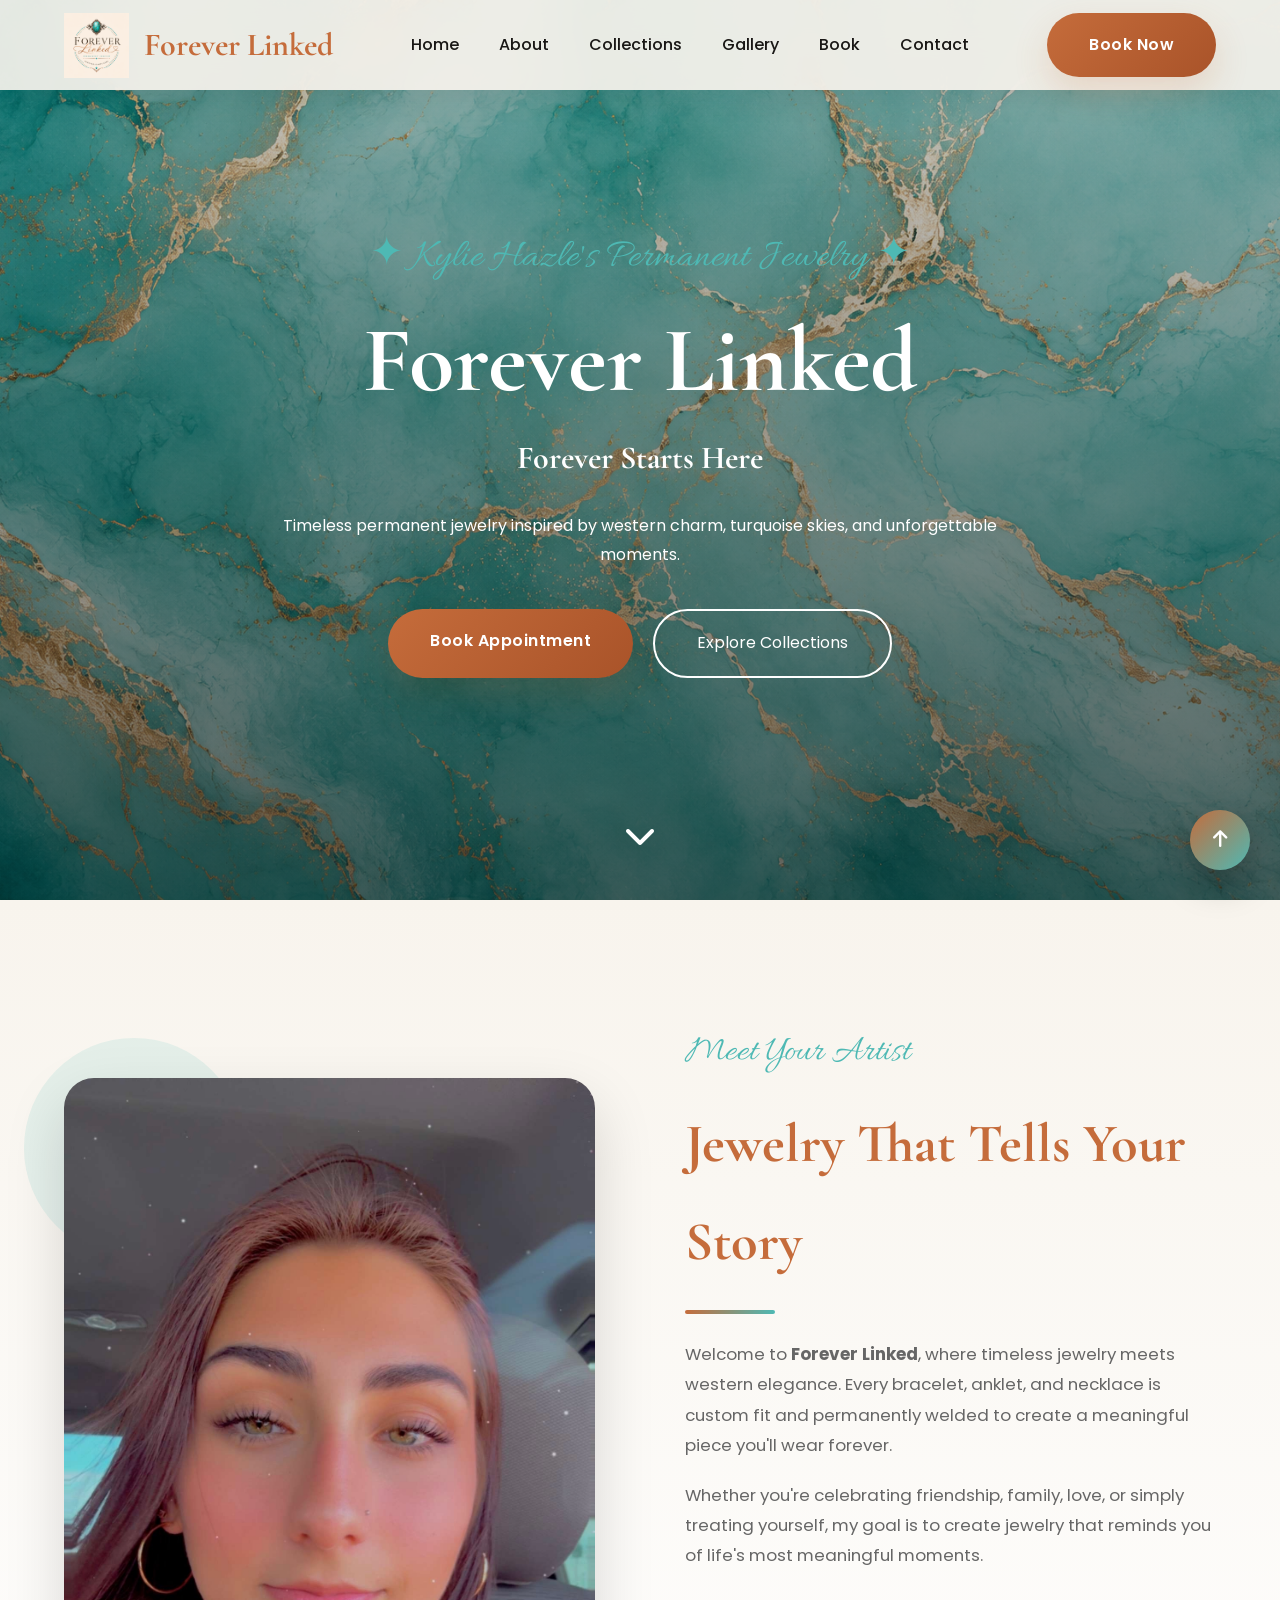
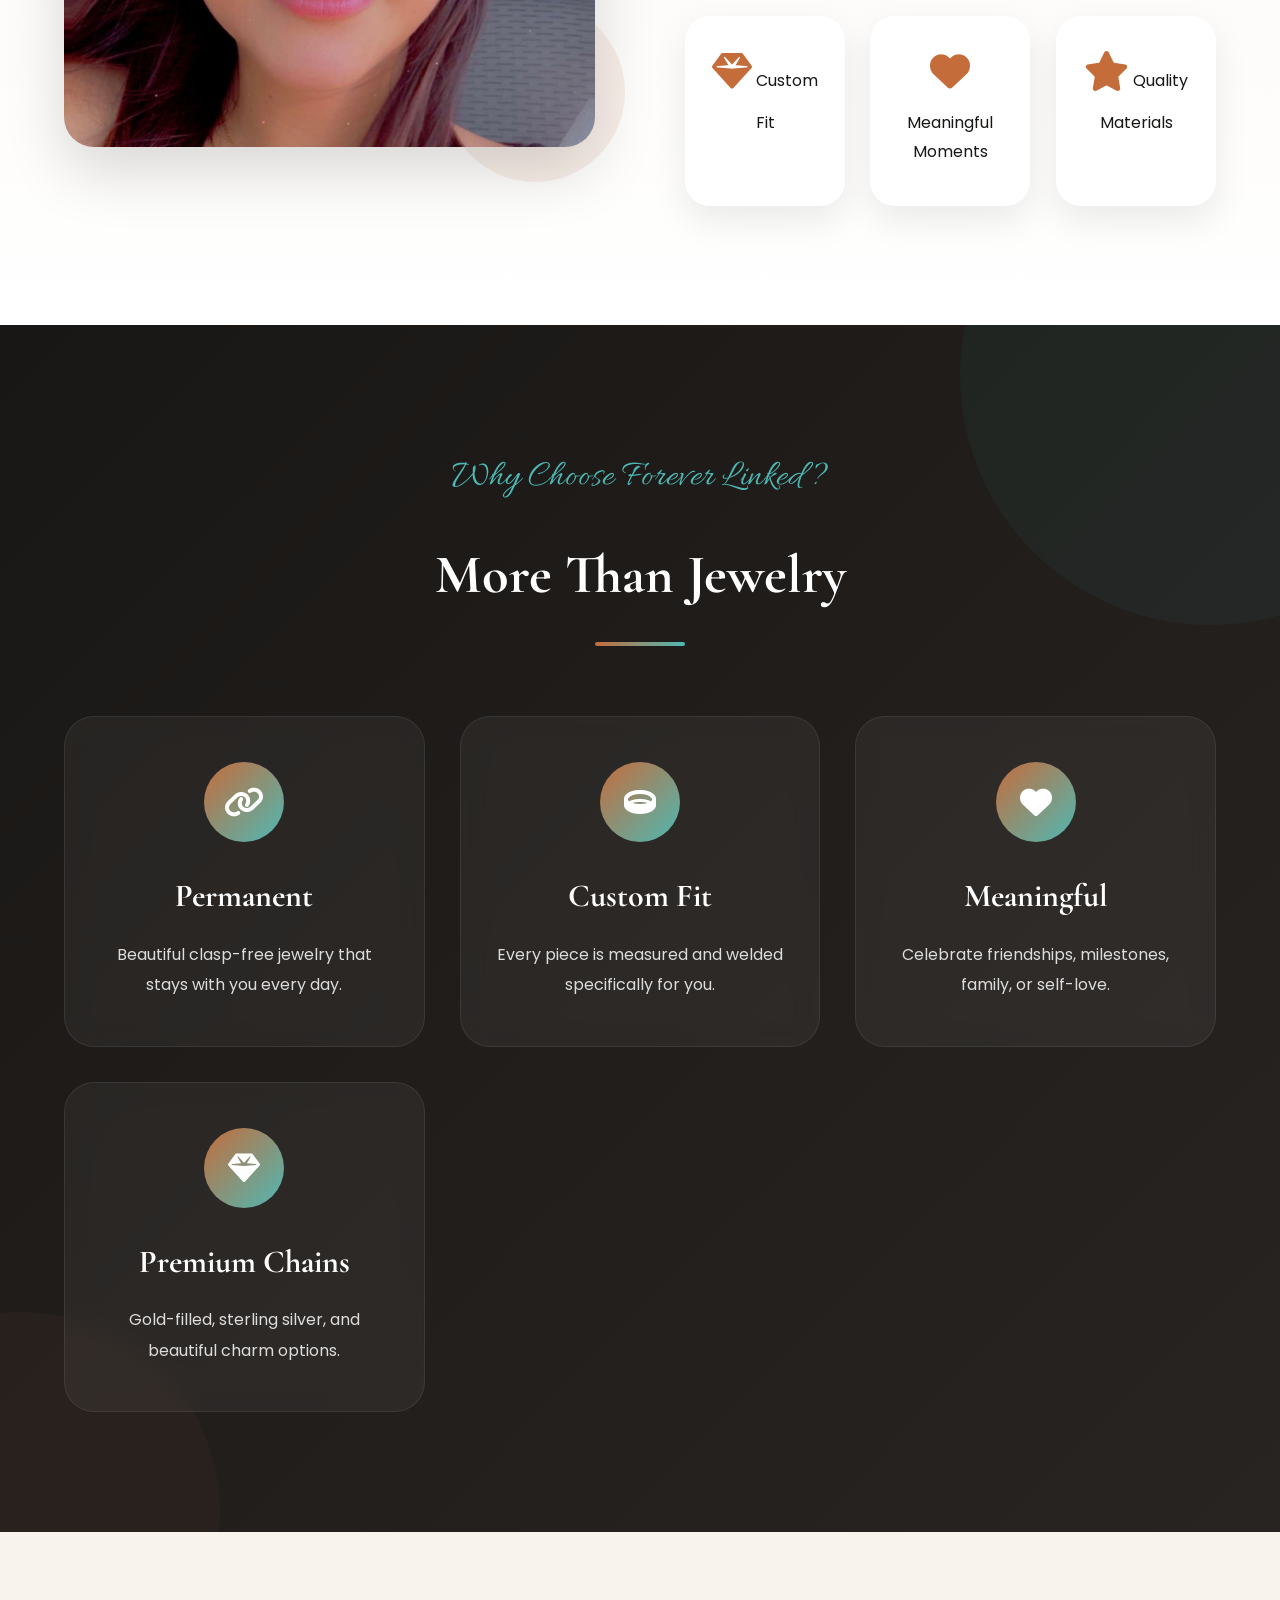
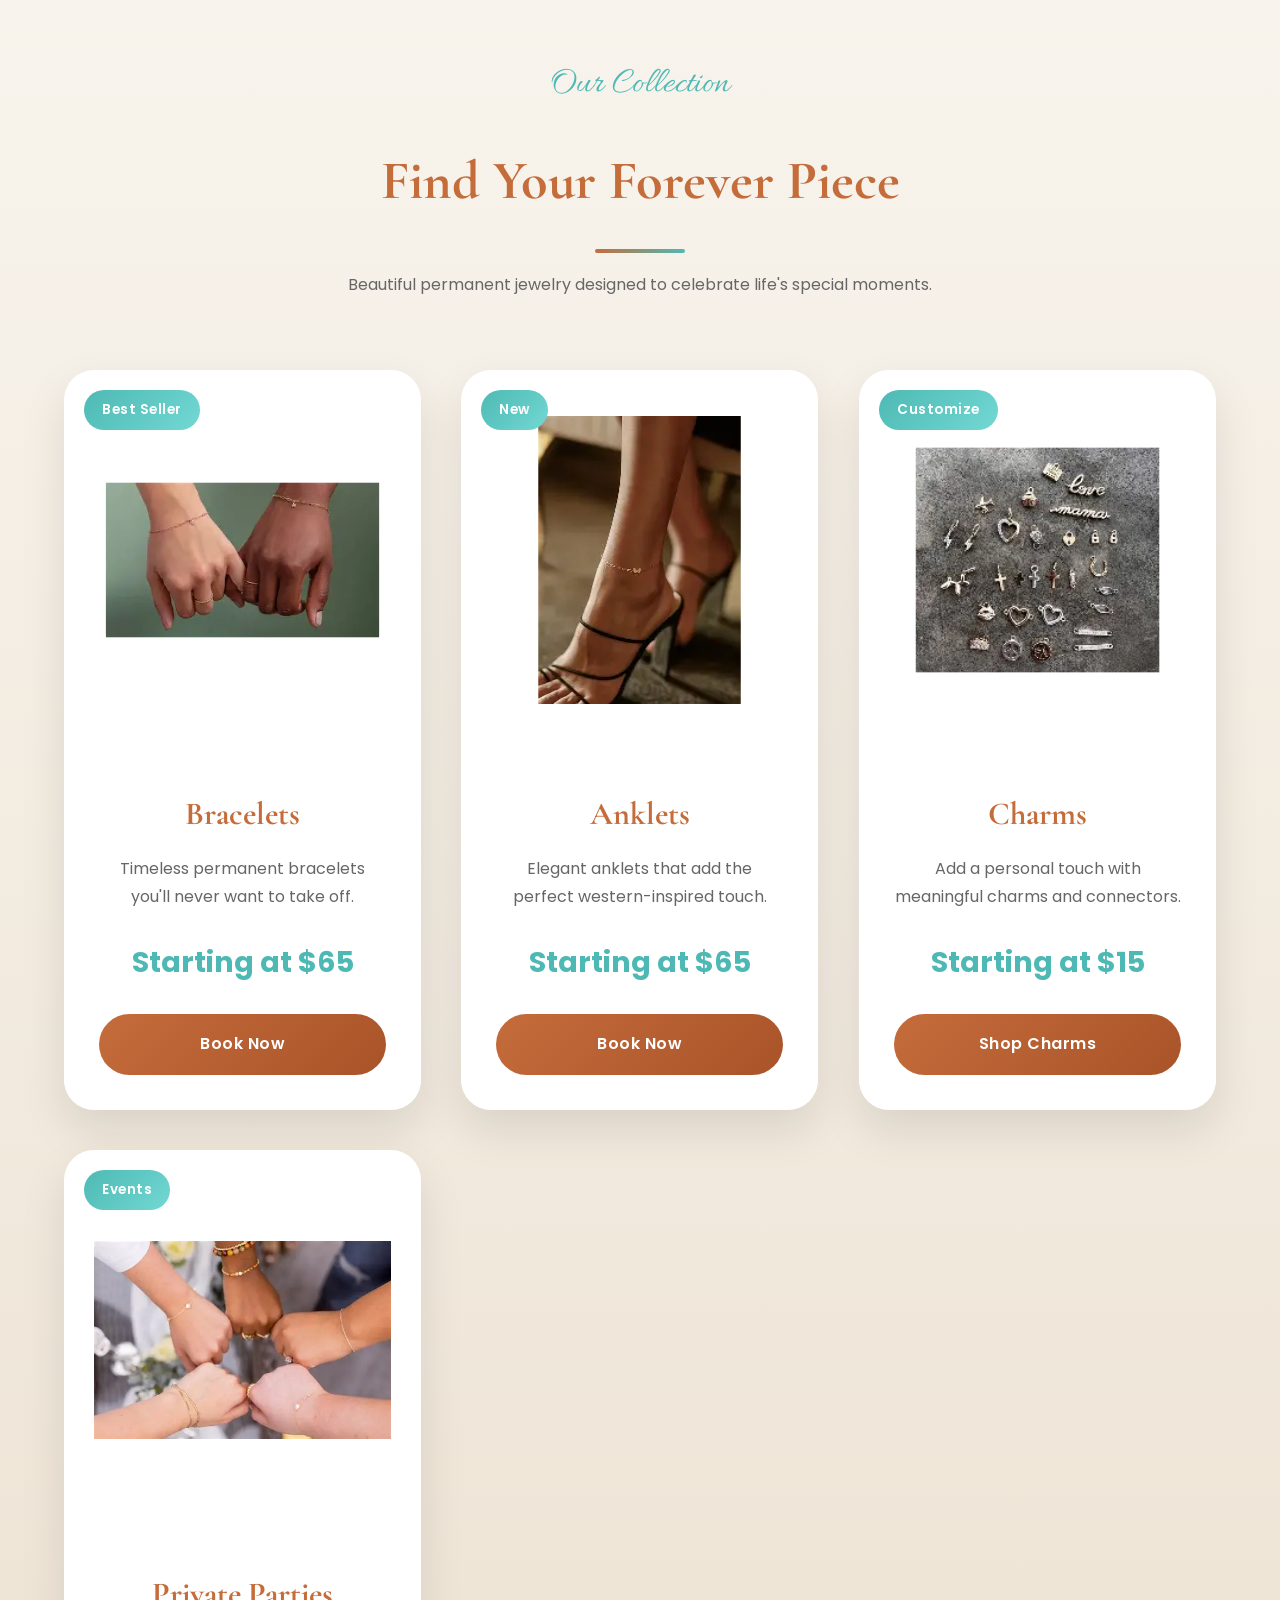
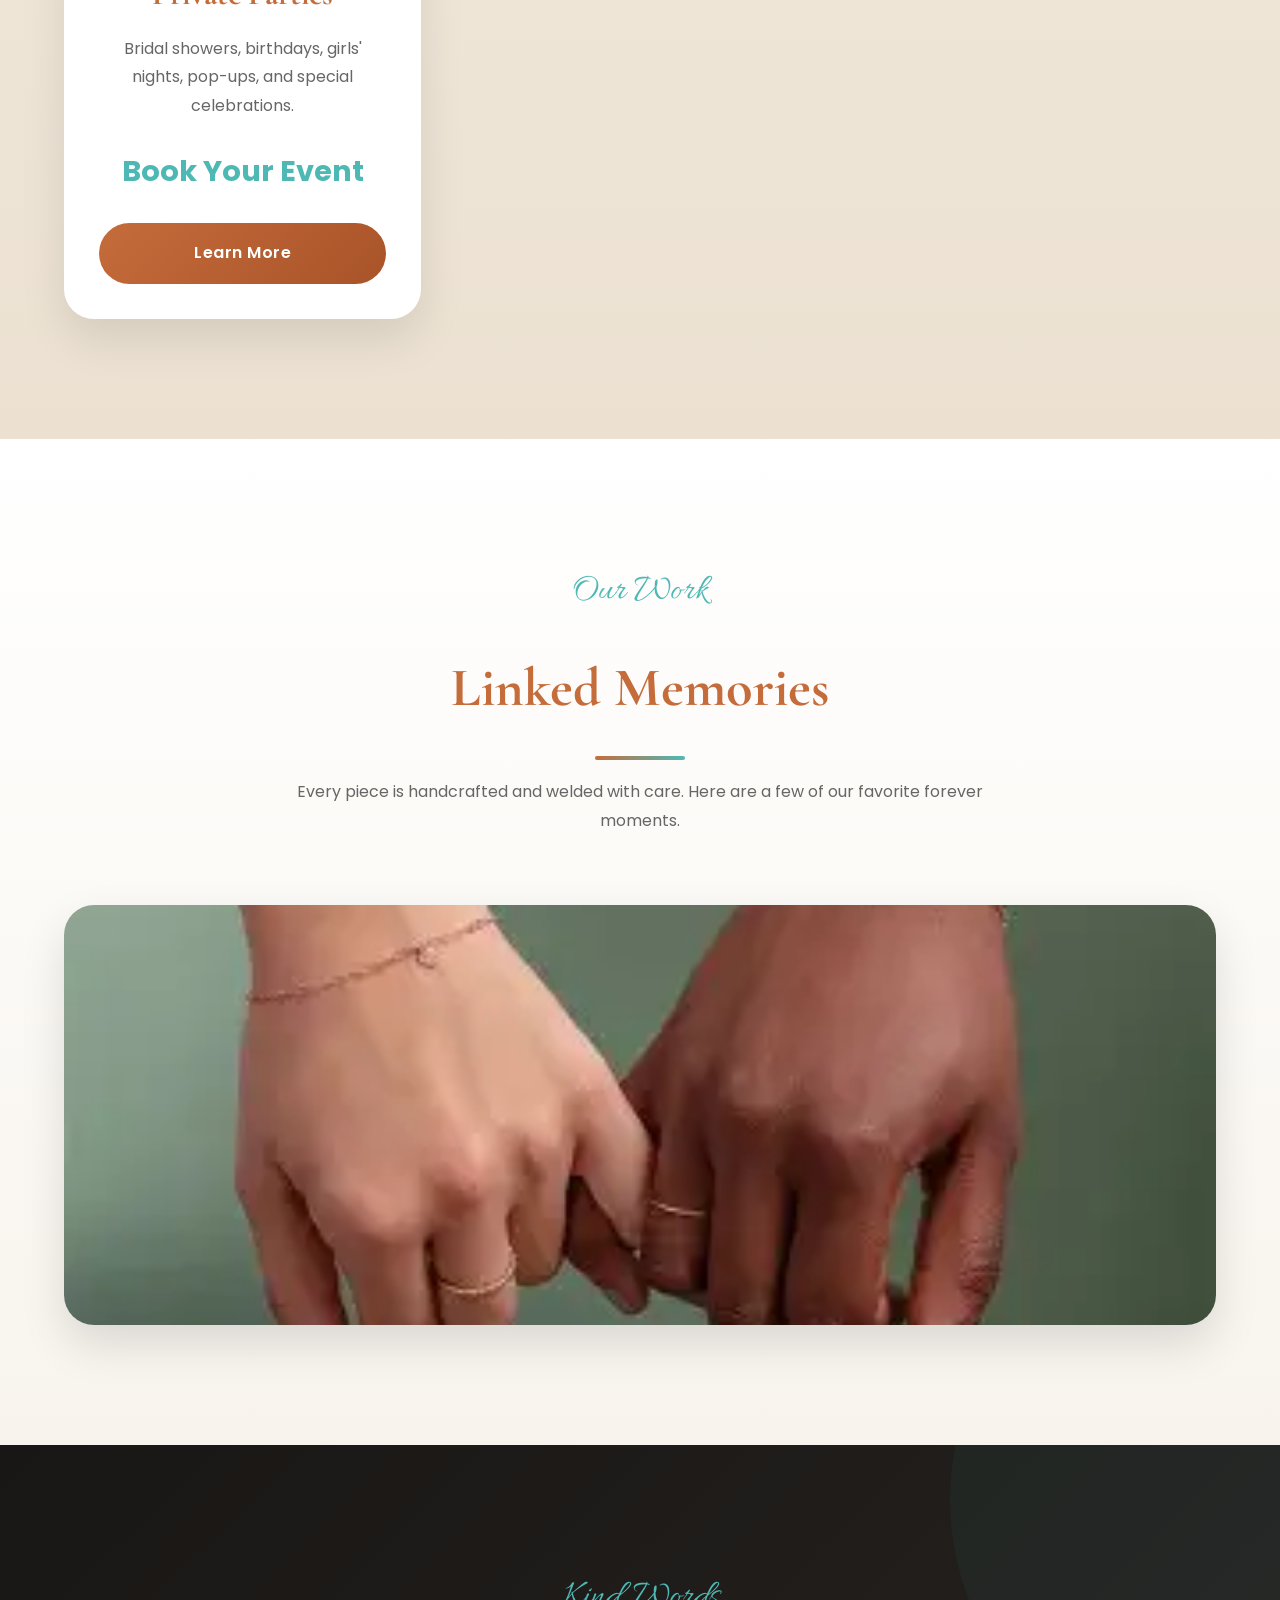
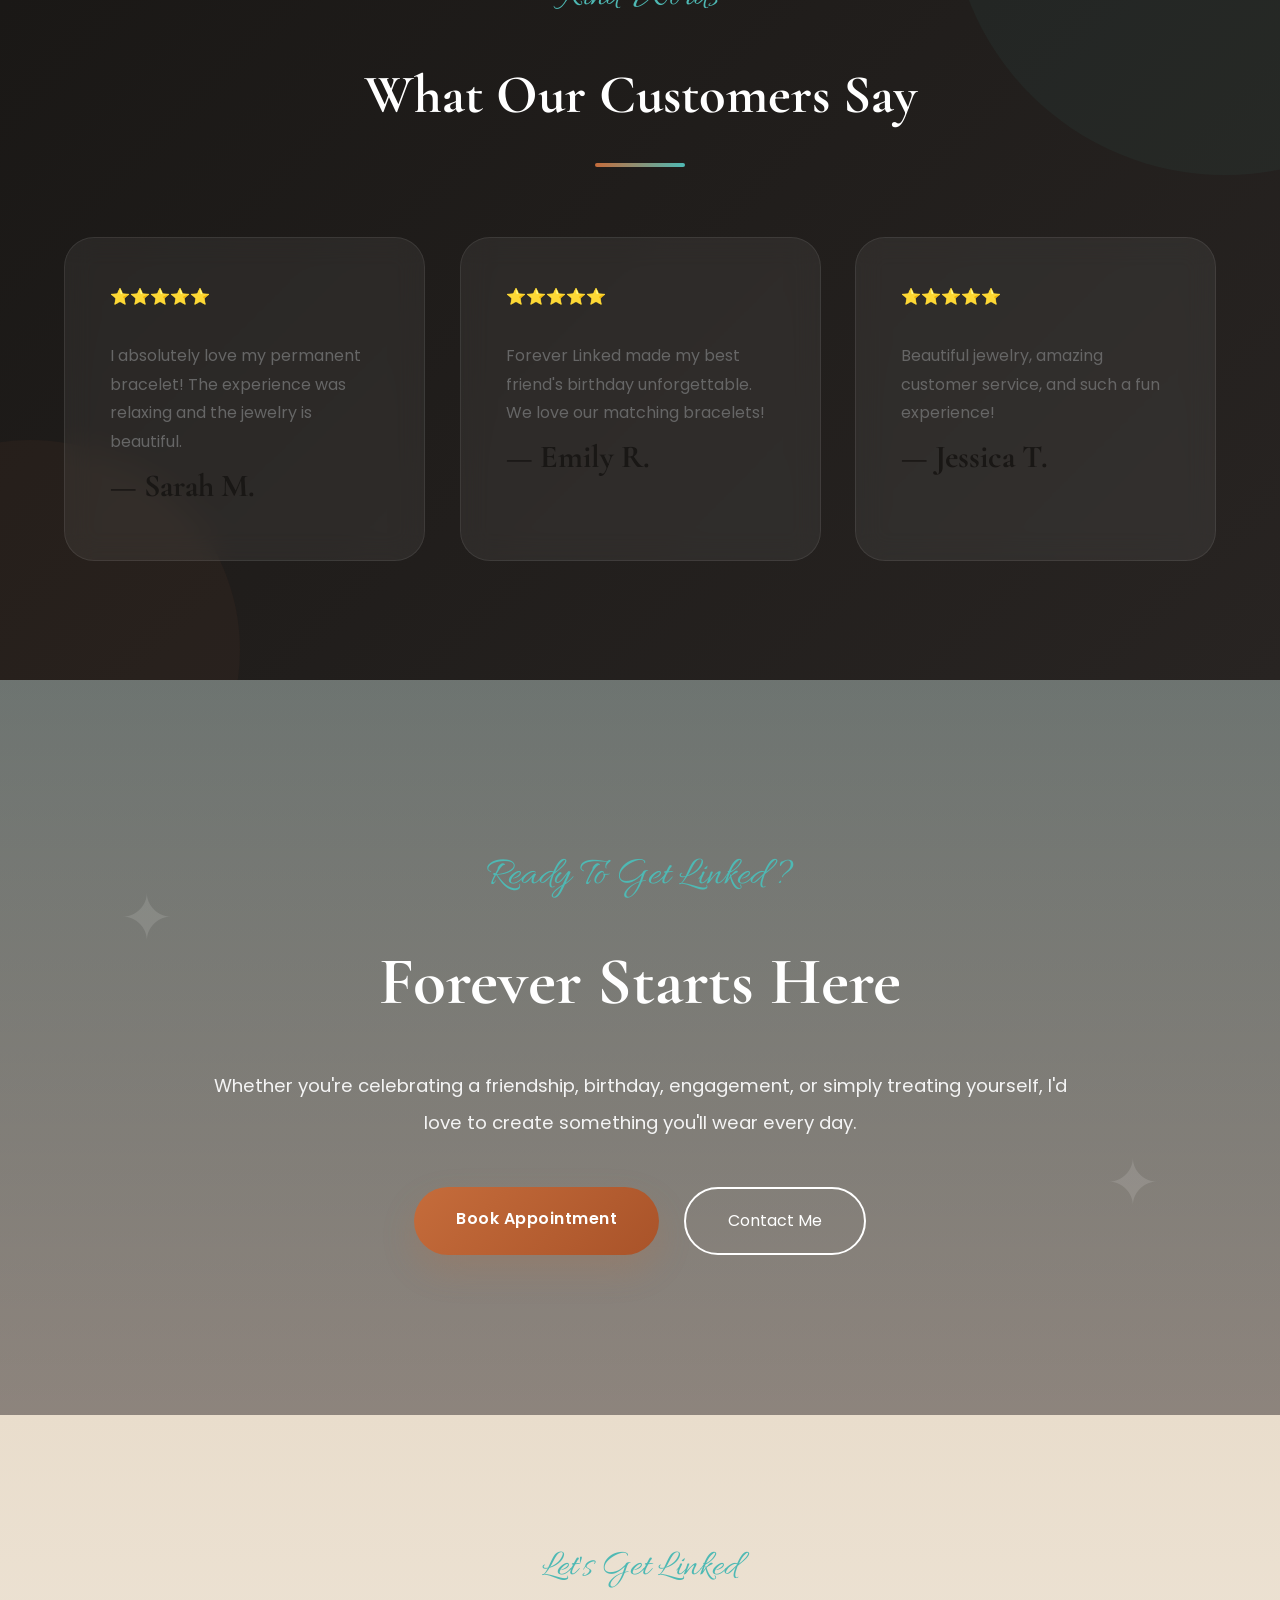
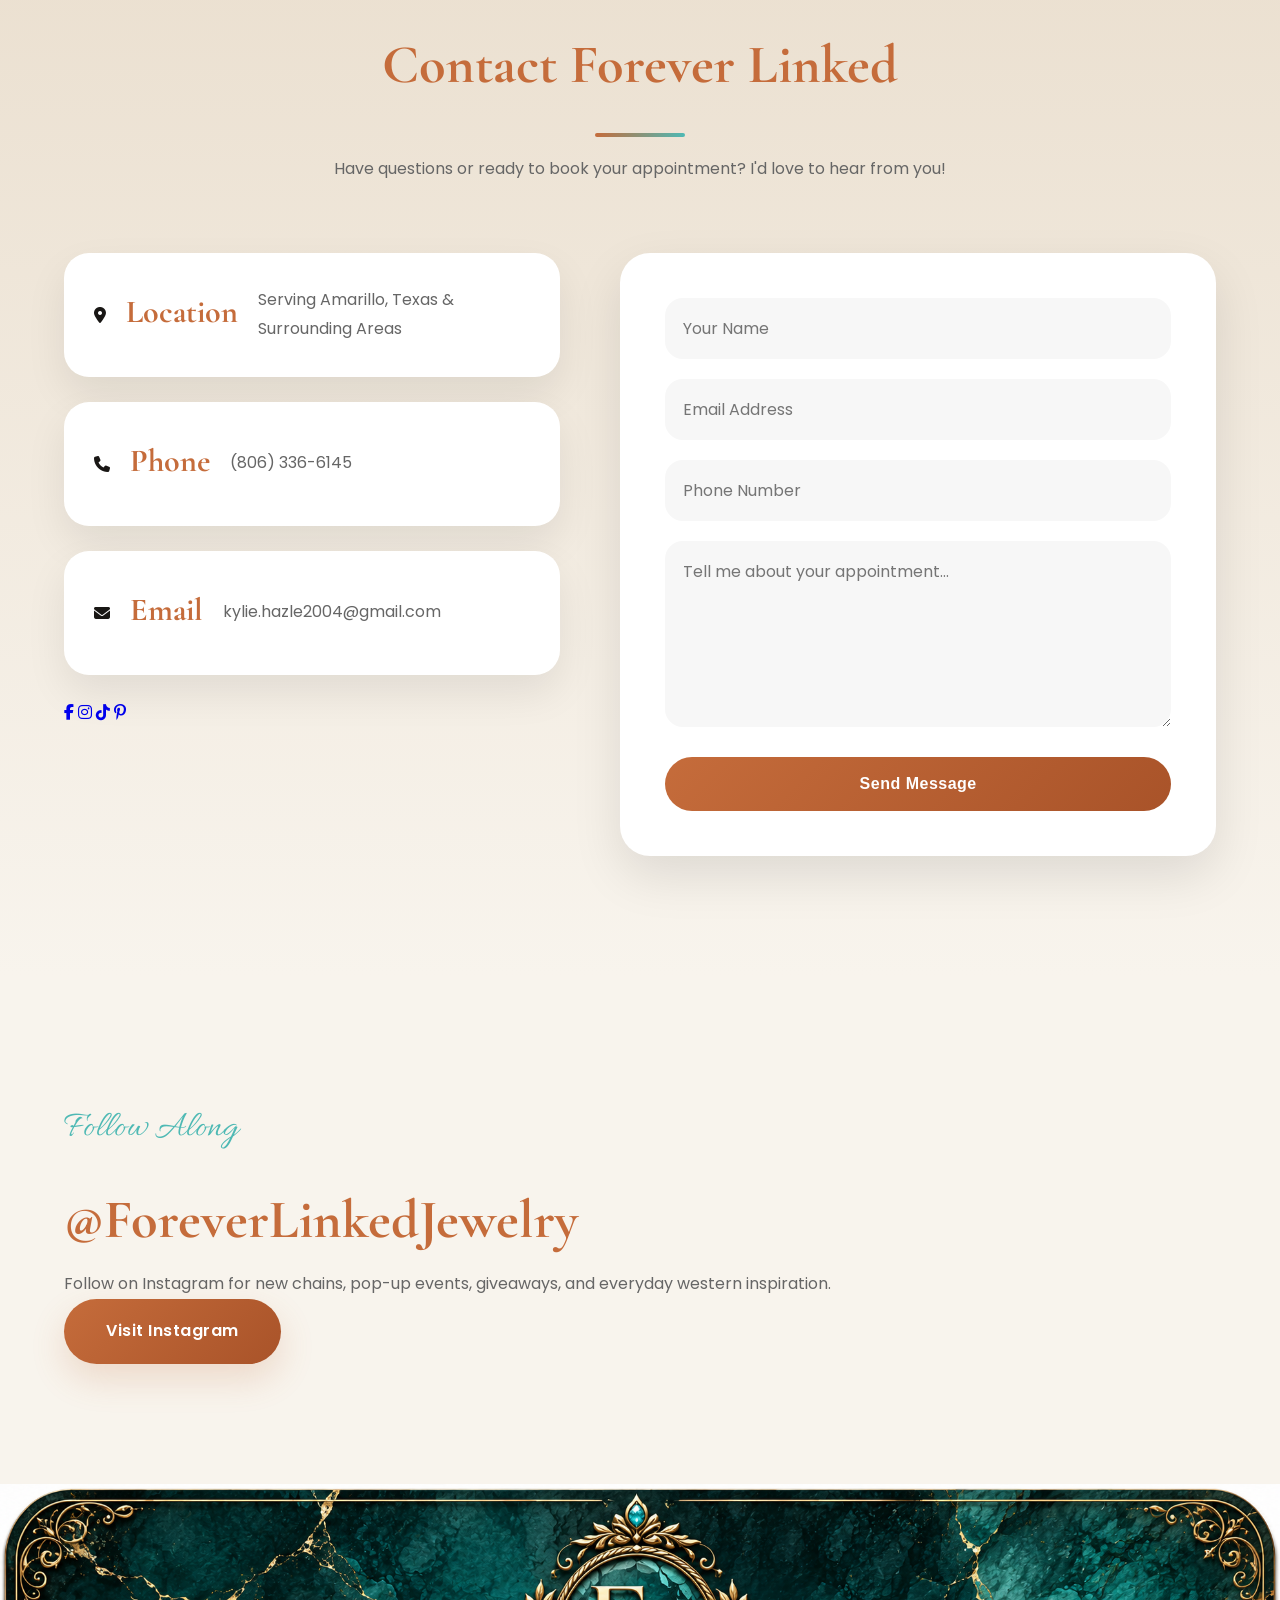
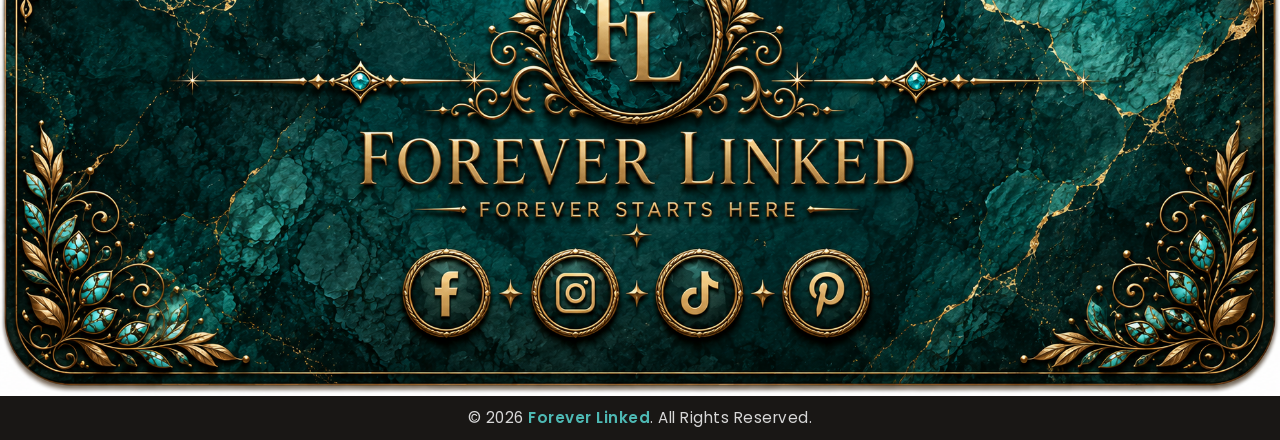
==== commit 640ec97e: "Update index.html" ====
--- a/index.html
+++ b/index.html
@@ -844,6 +844,12 @@
        class="hotspot pinterest"
        target="_blank"
        aria-label="Pinterest"></a>
+    
+<div class="copyright">
+
+    © 2026 <span>Forever Linked</span>. All Rights Reserved.
+
+</div>
 
 </footer>
 
@@ -868,11 +874,6 @@
 </body>
 
 </html>
-<div class="copyright">
-
-    © 2026 <span>Forever Linked</span>. All Rights Reserved.
-
-</div>
 
 <a href="#home" class="back-top">
 
--- a/style.css
+++ b/style.css
@@ -1362,3 +1362,1749 @@
     }
 
 }
+/*==================================================
+                GALLERY
+==================================================*/
+
+.gallery{
+
+    background:linear-gradient(
+        180deg,
+        #ffffff,
+        var(--cream)
+    );
+
+}
+
+.gallery .section-title{
+
+    text-align:center;
+
+    margin-bottom:70px;
+
+}
+
+.gallery-grid{
+
+    display:grid;
+
+    grid-template-columns:repeat(auto-fit,minmax(320px,1fr));
+
+    gap:35px;
+
+}
+
+/*==================================================
+                GALLERY CARD
+==================================================*/
+
+.gallery-item{
+
+    position:relative;
+
+    overflow:hidden;
+
+    border-radius:30px;
+
+    background:white;
+
+    box-shadow:0 20px 45px rgba(0,0,0,.12);
+
+    transition:.4s;
+
+    cursor:pointer;
+
+}
+
+.gallery-item:hover{
+
+    transform:translateY(-12px);
+
+    box-shadow:0 30px 60px rgba(0,0,0,.18);
+
+}
+
+/*==================================================
+                IMAGE
+==================================================*/
+
+.gallery-item img{
+
+    width:100%;
+
+    height:420px;
+
+    display:block;
+
+    object-fit:cover;
+
+    transition:.7s;
+
+}
+
+.gallery-item:hover img{
+
+    transform:scale(1.08);
+
+}
+
+/*==================================================
+                OVERLAY
+==================================================*/
+
+.gallery-overlay{
+
+    position:absolute;
+
+    inset:0;
+
+    display:flex;
+
+    flex-direction:column;
+
+    justify-content:flex-end;
+
+    padding:35px;
+
+    background:linear-gradient(
+
+        rgba(0,0,0,0),
+
+        rgba(0,0,0,.75)
+
+    );
+
+    opacity:0;
+
+    transition:.4s;
+
+}
+
+.gallery-item:hover .gallery-overlay{
+
+    opacity:1;
+
+}
+
+.gallery-overlay h3{
+
+    color:white;
+
+    font-size:2rem;
+
+    margin-bottom:8px;
+
+}
+
+.gallery-overlay p{
+
+    color:white;
+
+    line-height:1.6;
+
+}
+
+/*==================================================
+            GOLD BORDER EFFECT
+==================================================*/
+
+.gallery-item::before{
+
+    content:"";
+
+    position:absolute;
+
+    inset:0;
+
+    border:2px solid transparent;
+
+    border-radius:30px;
+
+    transition:.35s;
+
+    z-index:5;
+
+}
+
+.gallery-item:hover::before{
+
+    border-color:var(--gold);
+
+}
+
+/*==================================================
+                ICON
+==================================================*/
+
+.gallery-icon{
+
+    position:absolute;
+
+    top:25px;
+
+    right:25px;
+
+    width:60px;
+
+    height:60px;
+
+    border-radius:50%;
+
+    display:flex;
+
+    justify-content:center;
+
+    align-items:center;
+
+    background:rgba(255,255,255,.2);
+
+    backdrop-filter:blur(10px);
+
+    color:white;
+
+    font-size:1.3rem;
+
+    opacity:0;
+
+    transition:.35s;
+
+}
+
+.gallery-item:hover .gallery-icon{
+
+    opacity:1;
+
+}
+
+/*==================================================
+                MOBILE
+==================================================*/
+
+@media(max-width:900px){
+
+    .gallery-grid{
+
+        grid-template-columns:repeat(2,1fr);
+
+    }
+
+}
+
+@media(max-width:650px){
+
+    .gallery-grid{
+
+        grid-template-columns:1fr;
+
+    }
+
+    .gallery-item img{
+
+        height:320px;
+
+    }
+
+}
+/*==================================================
+                TESTIMONIALS
+==================================================*/
+
+.testimonials{
+
+    position:relative;
+
+    padding:120px 0;
+
+    background:linear-gradient(
+        135deg,
+        var(--black),
+        var(--charcoal)
+    );
+
+    overflow:hidden;
+
+}
+
+/* Decorative background */
+
+.testimonials::before{
+
+    content:"";
+
+    position:absolute;
+
+    width:550px;
+
+    height:550px;
+
+    border-radius:50%;
+
+    background:rgba(78,185,180,.05);
+
+    top:-220px;
+
+    right:-220px;
+
+}
+
+.testimonials::after{
+
+    content:"";
+
+    position:absolute;
+
+    width:420px;
+
+    height:420px;
+
+    border-radius:50%;
+
+    background:rgba(197,108,59,.05);
+
+    bottom:-180px;
+
+    left:-180px;
+
+}
+
+/*==================================================
+                TITLE
+==================================================*/
+
+.testimonials .section-title{
+
+    position:relative;
+
+    z-index:2;
+
+    text-align:center;
+
+}
+
+.testimonials h2{
+
+    color:white;
+
+}
+
+/*==================================================
+                GRID
+==================================================*/
+
+.testimonial-grid{
+
+    position:relative;
+
+    z-index:2;
+
+    display:grid;
+
+    grid-template-columns:repeat(auto-fit,minmax(340px,1fr));
+
+    gap:35px;
+
+    margin-top:70px;
+
+}
+
+/*==================================================
+                CARD
+==================================================*/
+
+.testimonial-card{
+
+    position:relative;
+
+    padding:45px;
+
+    border-radius:30px;
+
+    background:rgba(255,255,255,.06);
+
+    backdrop-filter:blur(14px);
+
+    border:1px solid rgba(255,255,255,.08);
+
+    transition:.35s;
+
+}
+
+.testimonial-card:hover{
+
+    transform:translateY(-12px);
+
+    border-color:rgba(78,185,180,.35);
+
+    box-shadow:0 25px 55px rgba(0,0,0,.30);
+
+}
+
+/*==================================================
+                QUOTE ICON
+==================================================*/
+
+.quote-icon{
+
+    width:70px;
+
+    height:70px;
+
+    display:flex;
+
+    justify-content:center;
+
+    align-items:center;
+
+    border-radius:50%;
+
+    margin-bottom:25px;
+
+    background:linear-gradient(
+        135deg,
+        var(--burnt),
+        var(--turquoise)
+    );
+
+}
+
+.quote-icon i{
+
+    color:white;
+
+    font-size:1.8rem;
+
+}
+
+/*==================================================
+                REVIEW
+==================================================*/
+
+.testimonial-text{
+
+    color:#ededed;
+
+    line-height:1.9;
+
+    margin-bottom:30px;
+
+    font-size:1rem;
+
+}
+
+/*==================================================
+                STARS
+==================================================*/
+
+.stars{
+
+    display:flex;
+
+    gap:5px;
+
+    margin-bottom:30px;
+
+}
+
+.stars i{
+
+    color:var(--gold);
+
+    font-size:1rem;
+
+}
+
+/*==================================================
+                CUSTOMER
+==================================================*/
+
+.customer{
+
+    display:flex;
+
+    align-items:center;
+
+    gap:18px;
+
+}
+
+.customer img{
+
+    width:72px;
+
+    height:72px;
+
+    border-radius:50%;
+
+    object-fit:cover;
+
+    border:3px solid var(--turquoise);
+
+}
+
+.customer-info h3{
+
+    color:white;
+
+    font-size:1.2rem;
+
+    margin-bottom:4px;
+
+}
+
+.customer-info span{
+
+    color:var(--turquoise);
+
+    font-size:.95rem;
+
+}
+
+/*==================================================
+            GOLD BORDER EFFECT
+==================================================*/
+
+.testimonial-card::before{
+
+    content:"";
+
+    position:absolute;
+
+    inset:0;
+
+    border:2px solid transparent;
+
+    border-radius:30px;
+
+    transition:.35s;
+
+}
+
+.testimonial-card:hover::before{
+
+    border-color:var(--gold);
+
+}
+
+/*==================================================
+                RESPONSIVE
+==================================================*/
+
+@media(max-width:768px){
+
+    .testimonial-card{
+
+        padding:35px;
+
+    }
+
+}
+/*==================================================
+                BOOKING SECTION
+==================================================*/
+
+.booking{
+
+    position:relative;
+
+    padding:160px 0;
+
+    overflow:hidden;
+
+    text-align:center;
+
+    background:
+        linear-gradient(
+            rgba(0,0,0,.55),
+            rgba(0,0,0,.45)
+        ),
+        url("images/desert-booking.jpg");
+
+    background-size:cover;
+
+    background-position:center;
+
+    background-repeat:no-repeat;
+
+    background-attachment:fixed;
+
+}
+
+/* Turquoise overlay */
+
+.booking::before{
+
+    content:"";
+
+    position:absolute;
+
+    inset:0;
+
+    background:linear-gradient(
+        rgba(78,185,180,.08),
+        rgba(197,108,59,.08)
+    );
+
+}
+
+/*==================================================
+                CONTENT
+==================================================*/
+
+.booking-content{
+
+    position:relative;
+
+    z-index:2;
+
+    max-width:900px;
+
+    margin:auto;
+
+    padding:0 20px;
+
+}
+
+.booking .section-subtitle{
+
+    color:var(--turquoise);
+
+    font-size:2.5rem;
+
+    margin-bottom:10px;
+
+}
+
+.booking h2{
+
+    color:white;
+
+    font-size:4.2rem;
+
+    margin-bottom:25px;
+
+}
+
+.booking p{
+
+    color:#f4f4f4;
+
+    font-size:1.15rem;
+
+    line-height:2;
+
+    margin-bottom:45px;
+
+}
+
+/*==================================================
+                BUTTONS
+==================================================*/
+
+.booking-buttons{
+
+    display:flex;
+
+    justify-content:center;
+
+    gap:25px;
+
+    flex-wrap:wrap;
+
+}
+
+.booking-btn{
+
+    display:inline-block;
+
+    padding:18px 45px;
+
+    border-radius:60px;
+
+    text-decoration:none;
+
+    font-weight:600;
+
+    color:white;
+
+    background:linear-gradient(
+        135deg,
+        var(--burnt),
+        var(--burnt-dark)
+    );
+
+    transition:.35s;
+
+    box-shadow:0 15px 35px rgba(0,0,0,.25);
+
+}
+
+.booking-btn:hover{
+
+    transform:translateY(-6px);
+
+    background:linear-gradient(
+        135deg,
+        var(--turquoise),
+        var(--turquoise-dark)
+    );
+
+}
+
+.booking-outline{
+
+    display:inline-block;
+
+    padding:18px 45px;
+
+    border:2px solid white;
+
+    border-radius:60px;
+
+    text-decoration:none;
+
+    color:white;
+
+    transition:.35s;
+
+}
+
+.booking-outline:hover{
+
+    background:white;
+
+    color:var(--burnt);
+
+}
+
+/*==================================================
+            FLOATING SPARKLES
+==================================================*/
+
+.booking-content::before{
+
+    content:"✦";
+
+    position:absolute;
+
+    left:-70px;
+
+    top:20px;
+
+    font-size:4rem;
+
+    color:rgba(255,255,255,.12);
+
+}
+
+.booking-content::after{
+
+    content:"✦";
+
+    position:absolute;
+
+    right:-70px;
+
+    bottom:15px;
+
+    font-size:4rem;
+
+    color:rgba(255,255,255,.12);
+
+}
+
+/*==================================================
+            ANIMATION
+==================================================*/
+
+.booking-btn,
+.booking-outline{
+
+    animation:floatButton 3s ease-in-out infinite;
+
+}
+
+.booking-outline{
+
+    animation-delay:.5s;
+
+}
+/*==================================================
+                CONTACT
+==================================================*/
+
+.contact{
+
+    background:linear-gradient(
+        180deg,
+        var(--sand),
+        var(--cream)
+    );
+
+    padding:120px 0;
+
+}
+
+.contact .section-title{
+
+    text-align:center;
+
+    margin-bottom:70px;
+
+}
+
+/*==================================================
+                LAYOUT
+==================================================*/
+
+.contact-wrapper{
+
+    display:grid;
+
+    grid-template-columns:1fr 1.2fr;
+
+    gap:60px;
+
+    align-items:start;
+
+}
+
+/*==================================================
+                CONTACT INFO
+==================================================*/
+
+.contact-info{
+
+    display:flex;
+
+    flex-direction:column;
+
+    gap:25px;
+
+}
+
+.contact-card{
+
+    display:flex;
+
+    align-items:center;
+
+    gap:20px;
+
+    padding:30px;
+
+    background:white;
+
+    border-radius:25px;
+
+    box-shadow:0 18px 40px rgba(0,0,0,.08);
+
+    transition:.35s;
+
+}
+
+.contact-card:hover{
+
+    transform:translateY(-8px);
+
+    box-shadow:0 28px 55px rgba(0,0,0,.12);
+
+}
+
+.contact-icon{
+
+    width:70px;
+
+    height:70px;
+
+    border-radius:50%;
+
+    display:flex;
+
+    justify-content:center;
+
+    align-items:center;
+
+    background:linear-gradient(
+        135deg,
+        var(--burnt),
+        var(--turquoise)
+    );
+
+    color:white;
+
+    font-size:1.8rem;
+
+    flex-shrink:0;
+
+}
+
+.contact-card h3{
+
+    color:var(--burnt);
+
+    margin-bottom:6px;
+
+}
+
+.contact-card p,
+.contact-card a{
+
+    color:#666;
+
+    text-decoration:none;
+
+}
+
+.contact-card a:hover{
+
+    color:var(--turquoise);
+
+}
+
+/*==================================================
+                CONTACT FORM
+==================================================*/
+
+.contact-form{
+
+    background:white;
+
+    padding:45px;
+
+    border-radius:30px;
+
+    box-shadow:0 20px 50px rgba(0,0,0,.10);
+
+}
+
+.contact-form h3{
+
+    font-size:2rem;
+
+    color:var(--burnt);
+
+    margin-bottom:25px;
+
+}
+
+.contact-form input,
+.contact-form textarea{
+
+    width:100%;
+
+    padding:18px;
+
+    margin-bottom:20px;
+
+    border:none;
+
+    border-radius:18px;
+
+    background:#f7f7f7;
+
+    font-family:var(--body);
+
+    font-size:1rem;
+
+    transition:.3s;
+
+}
+
+.contact-form input:focus,
+.contact-form textarea:focus{
+
+    outline:none;
+
+    background:white;
+
+    box-shadow:0 0 0 2px var(--turquoise);
+
+}
+
+.contact-form textarea{
+
+    min-height:180px;
+
+    resize:vertical;
+
+}
+
+.contact-form button{
+
+    width:100%;
+
+    padding:18px;
+
+    border:none;
+
+    border-radius:60px;
+
+    background:linear-gradient(
+        135deg,
+        var(--burnt),
+        var(--burnt-dark)
+    );
+
+    color:white;
+
+    font-size:1rem;
+
+    font-weight:600;
+
+    cursor:pointer;
+
+    transition:.35s;
+
+}
+
+.contact-form button:hover{
+
+    background:linear-gradient(
+        135deg,
+        var(--turquoise),
+        var(--turquoise-dark)
+    );
+
+    transform:translateY(-4px);
+
+}
+
+/*==================================================
+                SOCIAL BUTTONS
+==================================================*/
+
+.contact-social{
+
+    display:flex;
+
+    gap:15px;
+
+    margin-top:30px;
+
+}
+
+.contact-social a{
+
+    width:55px;
+
+    height:55px;
+
+    display:flex;
+
+    justify-content:center;
+
+    align-items:center;
+
+    border-radius:50%;
+
+    text-decoration:none;
+
+    color:white;
+
+    background:linear-gradient(
+        135deg,
+        var(--burnt),
+        var(--turquoise)
+    );
+
+    transition:.35s;
+
+}
+
+.contact-social a:hover{
+
+    transform:translateY(-6px) scale(1.08);
+
+}
+
+/*==================================================
+                MAP
+==================================================*/
+
+.contact-map{
+
+    margin-top:30px;
+
+    overflow:hidden;
+
+    border-radius:25px;
+
+    box-shadow:0 18px 40px rgba(0,0,0,.10);
+
+}
+
+.contact-map iframe{
+
+    width:100%;
+
+    height:320px;
+
+    border:0;
+
+}
+
+/*==================================================
+                RESPONSIVE
+==================================================*/
+
+@media(max-width:900px){
+
+    .contact-wrapper{
+
+        grid-template-columns:1fr;
+
+    }
+
+}
+
+@media(max-width:600px){
+
+    .contact-form{
+
+        padding:30px;
+
+    }
+
+    .contact-card{
+
+        flex-direction:column;
+
+        text-align:center;
+
+    }
+
+}
+/*==================================================
+                    FOOTER
+==================================================*/
+
+.footer-banner{
+
+    position:relative;
+
+    width:100%;
+
+    margin:0;
+
+    padding:0;
+
+    overflow:hidden;
+
+    background:var(--black);
+
+    line-height:0;
+
+}
+
+.footer-image{
+
+    display:block;
+
+    width:100%;
+
+    height:auto;
+
+}
+
+/*==================================================
+            INVISIBLE SOCIAL BUTTONS
+==================================================*/
+
+.hotspot{
+
+    position:absolute;
+
+    display:block;
+
+    width:70px;
+
+    height:70px;
+
+    border-radius:50%;
+
+    cursor:pointer;
+
+    background:transparent;
+
+    z-index:100;
+
+}
+
+/*
+======================================================
+TEMPORARY POSITIONING MODE
+
+Uncomment this while lining up your buttons.
+
+.hotspot{
+
+    background:rgba(0,255,255,.35);
+
+}
+
+======================================================
+*/
+
+/* Facebook */
+
+.facebook{
+
+    left:42.4%;
+    top:50.4%;
+
+}
+
+/* Instagram */
+
+.instagram{
+
+    left:48.2%;
+    top:50.4%;
+
+}
+
+/* TikTok */
+
+.tiktok{
+
+    left:53.9%;
+    top:50.4%;
+
+}
+
+/* Pinterest */
+
+.pinterest{
+
+    left:59.6%;
+    top:50.4%;
+
+}
+
+/*==================================================
+                COPYRIGHT
+==================================================*/
+
+.copyright{
+
+    background:var(--black);
+
+    color:#d8d8d8;
+
+    text-align:center;
+
+    padding:22px;
+
+    font-size:.95rem;
+
+    letter-spacing:.5px;
+
+}
+
+.copyright span{
+
+    color:var(--turquoise);
+
+    font-weight:600;
+
+}
+
+/*==================================================
+                BACK TO TOP
+==================================================*/
+
+.back-top{
+
+    position:fixed;
+
+    right:30px;
+
+    bottom:30px;
+
+    width:60px;
+
+    height:60px;
+
+    border-radius:50%;
+
+    display:flex;
+
+    justify-content:center;
+
+    align-items:center;
+
+    text-decoration:none;
+
+    color:white;
+
+    font-size:1.2rem;
+
+    background:linear-gradient(
+        135deg,
+        var(--burnt),
+        var(--turquoise)
+    );
+
+    box-shadow:0 15px 35px rgba(0,0,0,.25);
+
+    transition:.35s;
+
+    z-index:999;
+
+}
+
+.back-top:hover{
+
+    transform:translateY(-6px) rotate(360deg);
+
+}
+
+/*==================================================
+                FOOTER ANIMATION
+==================================================*/
+
+.footer-banner::after{
+
+    content:"";
+
+    position:absolute;
+
+    inset:0;
+
+    background:linear-gradient(
+
+        120deg,
+
+        transparent 0%,
+
+        rgba(255,255,255,.08) 50%,
+
+        transparent 100%
+
+    );
+
+    transform:translateX(-100%);
+
+    animation:footerShine 8s linear infinite;
+
+    pointer-events:none;
+
+}
+
+@keyframes footerShine{
+
+    to{
+
+        transform:translateX(100%);
+
+    }
+
+}
+
+/*==================================================
+                MOBILE
+==================================================*/
+
+@media(max-width:900px){
+
+    .hotspot{
+
+        width:55px;
+
+        height:55px;
+
+    }
+
+}
+
+@media(max-width:600px){
+
+    .hotspot{
+
+        width:40px;
+
+        height:40px;
+
+    }
+
+    .back-top{
+
+        width:50px;
+
+        height:50px;
+
+        right:20px;
+
+        bottom:20px;
+
+    }
+
+}
+/*==================================================
+                FINAL POLISH
+==================================================*/
+
+/* Smooth scrolling */
+
+html{
+
+    scroll-behavior:smooth;
+
+}
+
+/* Smooth transitions */
+
+*{
+
+    transition:
+        color .3s ease,
+        background-color .3s ease,
+        border-color .3s ease,
+        box-shadow .3s ease,
+        transform .3s ease;
+
+}
+
+/* Better image rendering */
+
+img{
+
+    display:block;
+
+    max-width:100%;
+
+    user-select:none;
+
+    -webkit-user-drag:none;
+
+}
+
+/*==================================================
+                SECTION TITLES
+==================================================*/
+
+.section-title{
+
+    text-align:center;
+
+    margin-bottom:70px;
+
+}
+
+.section-title h2{
+
+    margin:15px 0;
+
+}
+
+.section-title p{
+
+    max-width:700px;
+
+    margin:auto;
+
+}
+
+/* Decorative line */
+
+.section-title h2::after{
+
+    content:"";
+
+    display:block;
+
+    width:90px;
+
+    height:4px;
+
+    margin:18px auto;
+
+    border-radius:50px;
+
+    background:linear-gradient(
+        90deg,
+        var(--burnt),
+        var(--turquoise)
+    );
+
+}
+
+/*==================================================
+                CARD ANIMATIONS
+==================================================*/
+
+.collection-card,
+.gallery-item,
+.highlight,
+.contact-card,
+.testimonial-card{
+
+    will-change:transform;
+
+}
+
+.collection-card:hover,
+.gallery-item:hover,
+.highlight:hover,
+.contact-card:hover,
+.testimonial-card:hover{
+
+    transform:translateY(-10px);
+
+}
+
+/*==================================================
+                BUTTONS
+==================================================*/
+
+button,
+.btn,
+.hero-button,
+.collection-btn,
+.booking-btn{
+
+    font-weight:600;
+
+    letter-spacing:.5px;
+
+}
+
+button:hover,
+.btn:hover,
+.hero-button:hover,
+.collection-btn:hover,
+.booking-btn:hover{
+
+    box-shadow:
+        0 18px 40px rgba(0,0,0,.18);
+
+}
+
+/*==================================================
+                SCROLLBAR
+==================================================*/
+
+::-webkit-scrollbar{
+
+    width:12px;
+
+}
+
+::-webkit-scrollbar-track{
+
+    background:var(--cream);
+
+}
+
+::-webkit-scrollbar-thumb{
+
+    background:linear-gradient(
+
+        var(--burnt),
+
+        var(--turquoise)
+
+    );
+
+    border-radius:20px;
+
+}
+
+/*==================================================
+                TEXT SELECTION
+==================================================*/
+
+::selection{
+
+    background:var(--turquoise);
+
+    color:white;
+
+}
+
+/*==================================================
+                FADE-IN ANIMATION
+==================================================*/
+
+.fade-up{
+
+    opacity:0;
+
+    transform:translateY(50px);
+
+    transition:all .8s ease;
+
+}
+
+.fade-up.show{
+
+    opacity:1;
+
+    transform:translateY(0);
+
+}
+
+/*==================================================
+                ICONS
+==================================================*/
+
+i{
+
+    transition:.3s;
+
+}
+
+i:hover{
+
+    transform:scale(1.15);
+
+}
+
+/*==================================================
+                LINKS
+==================================================*/
+
+a{
+
+    transition:.3s;
+
+}
+
+a:hover{
+
+    text-decoration:none;
+
+}
+
+/*==================================================
+                MOBILE
+==================================================*/
+
+@media(max-width:992px){
+
+    h1{
+
+        font-size:4rem;
+
+    }
+
+    h2{
+
+        font-size:2.8rem;
+
+    }
+
+}
+
+@media(max-width:768px){
+
+    section{
+
+        padding:90px 0;
+
+    }
+
+    h1{
+
+        font-size:3rem;
+
+    }
+
+    h2{
+
+        font-size:2.2rem;
+
+    }
+
+    .hero-buttons,
+    .booking-buttons{
+
+        flex-direction:column;
+
+        align-items:center;
+
+    }
+
+}
+
+@media(max-width:500px){
+
+    .container{
+
+        width:92%;
+
+    }
+
+    h1{
+
+        font-size:2.4rem;
+
+    }
+
+    p{
+
+        font-size:.95rem;
+
+    }
+
+}
+@keyframes floatButton{
+
+    0%{
+
+        transform:translateY(0);
+
+    }
+
+    50%{
+
+        transform:translateY(-5px);
+
+    }
+
+    100%{
+
+        transform:translateY(0);
+
+    }
+
+}
+
+/*==================================================
+            MOBILE
+==================================================*/
+
+@media(max-width:768px){
+
+    .booking{
+
+        padding:120px 0;
+
+        background-attachment:scroll;
+
+    }
+
+    .booking h2{
+
+        font-size:2.8rem;
+
+    }
+
+    .booking-buttons{
+
+        flex-direction:column;
+
+        align-items:center;
+
+    }
+
+    .booking-btn,
+    .booking-outline{
+
+        width:260px;
+
+        text-align:center;
+
+    }
+
+}
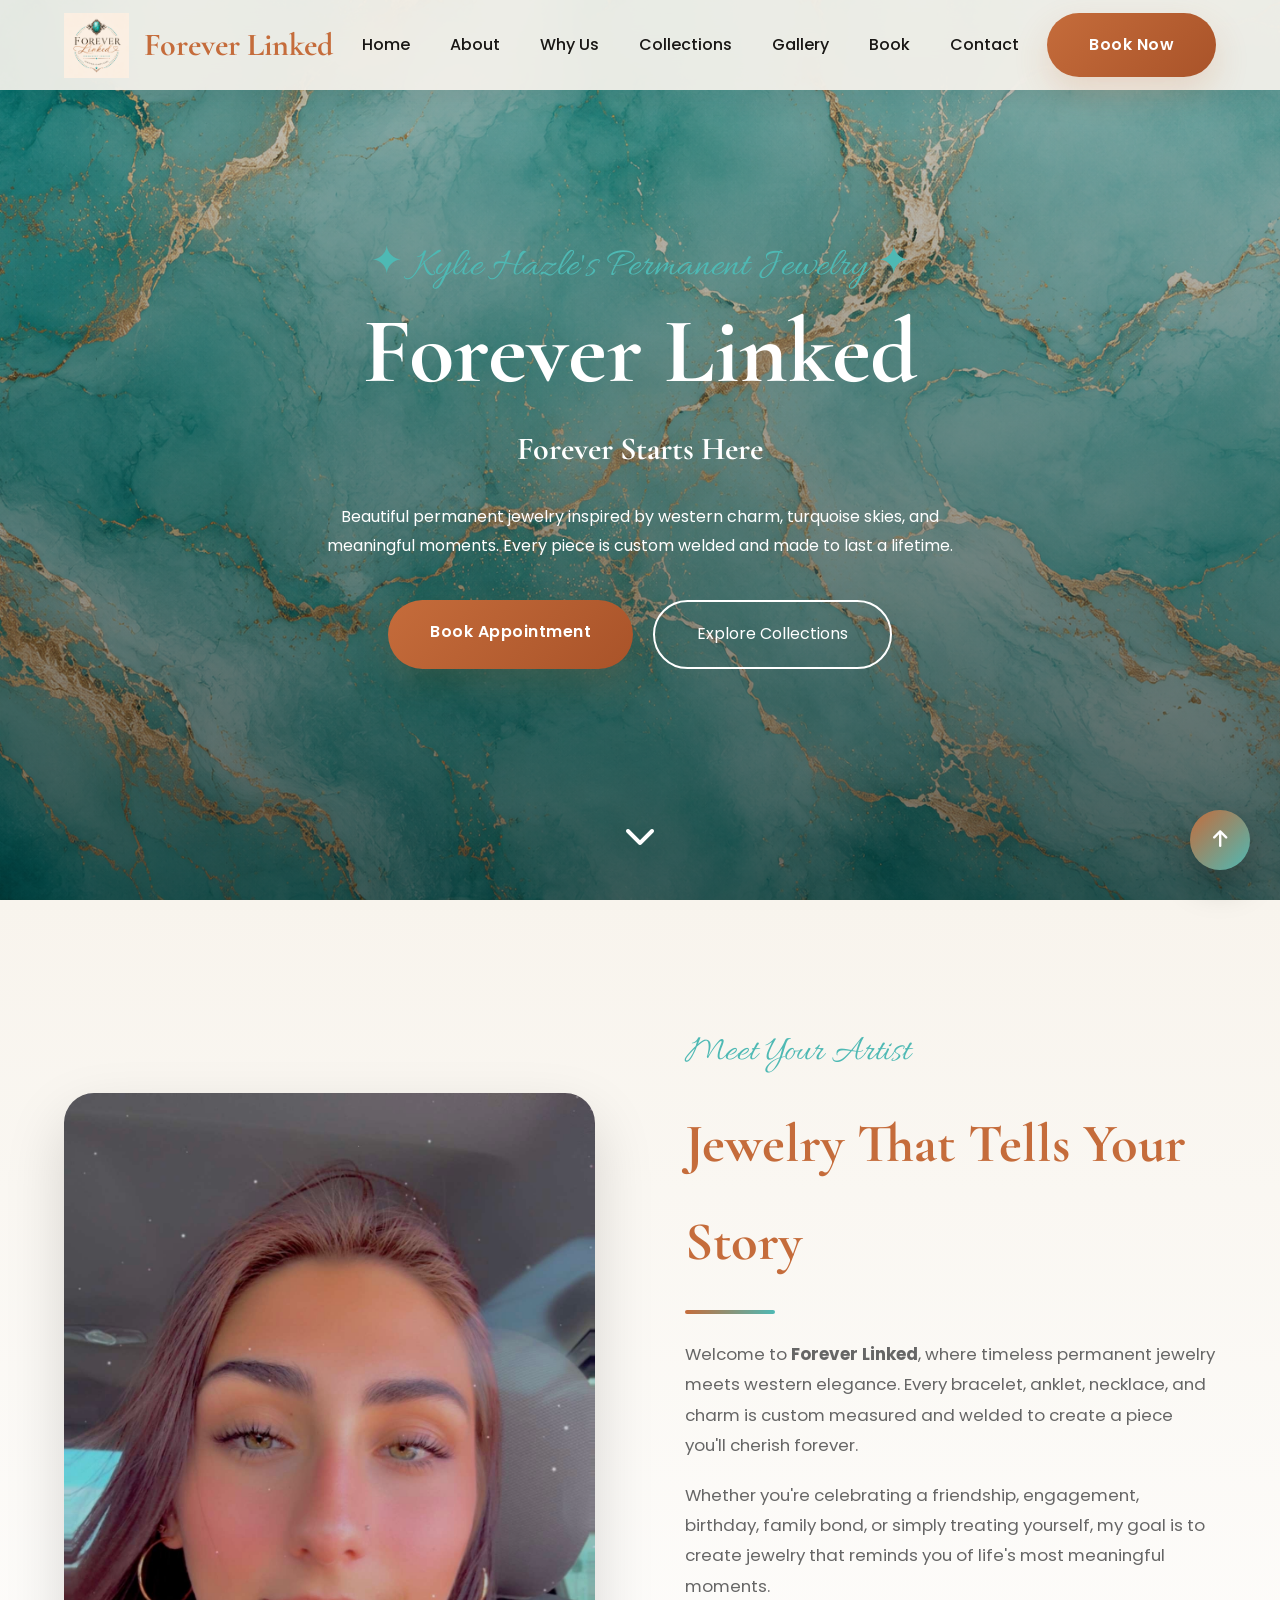
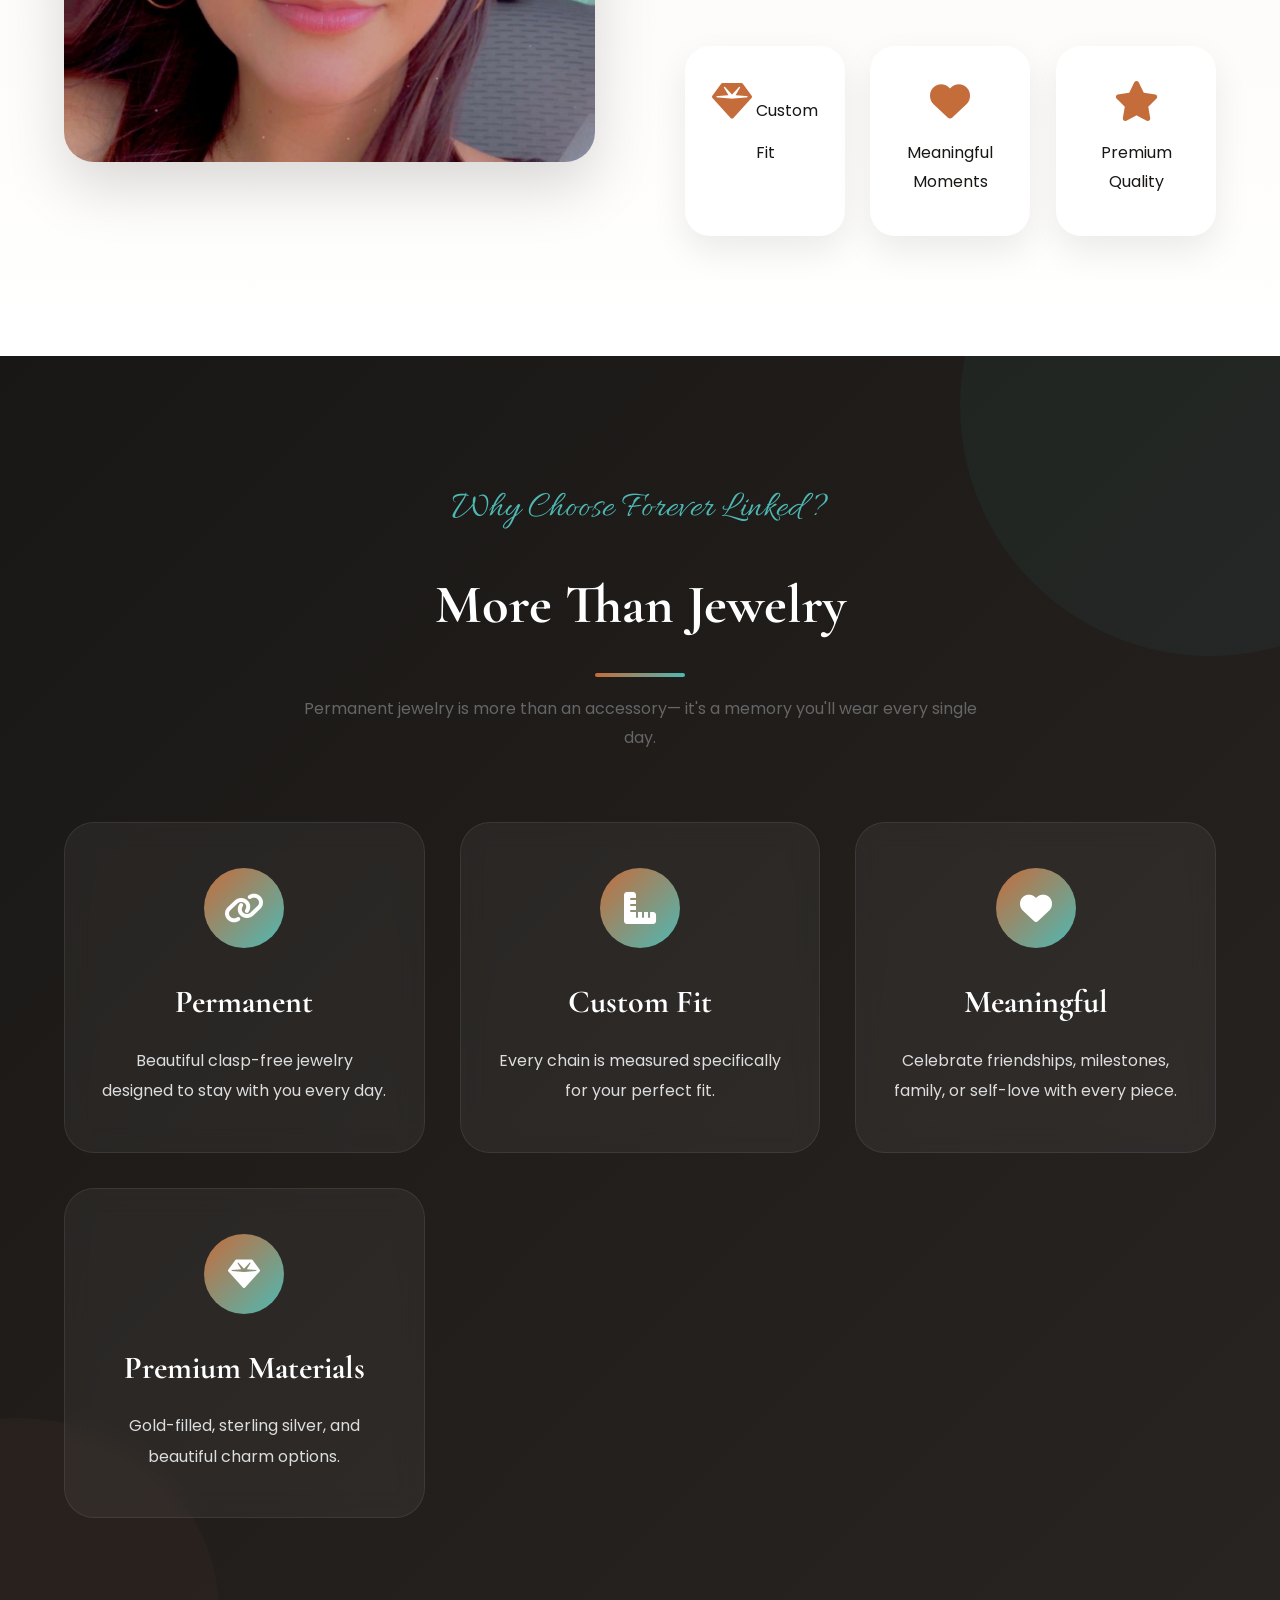
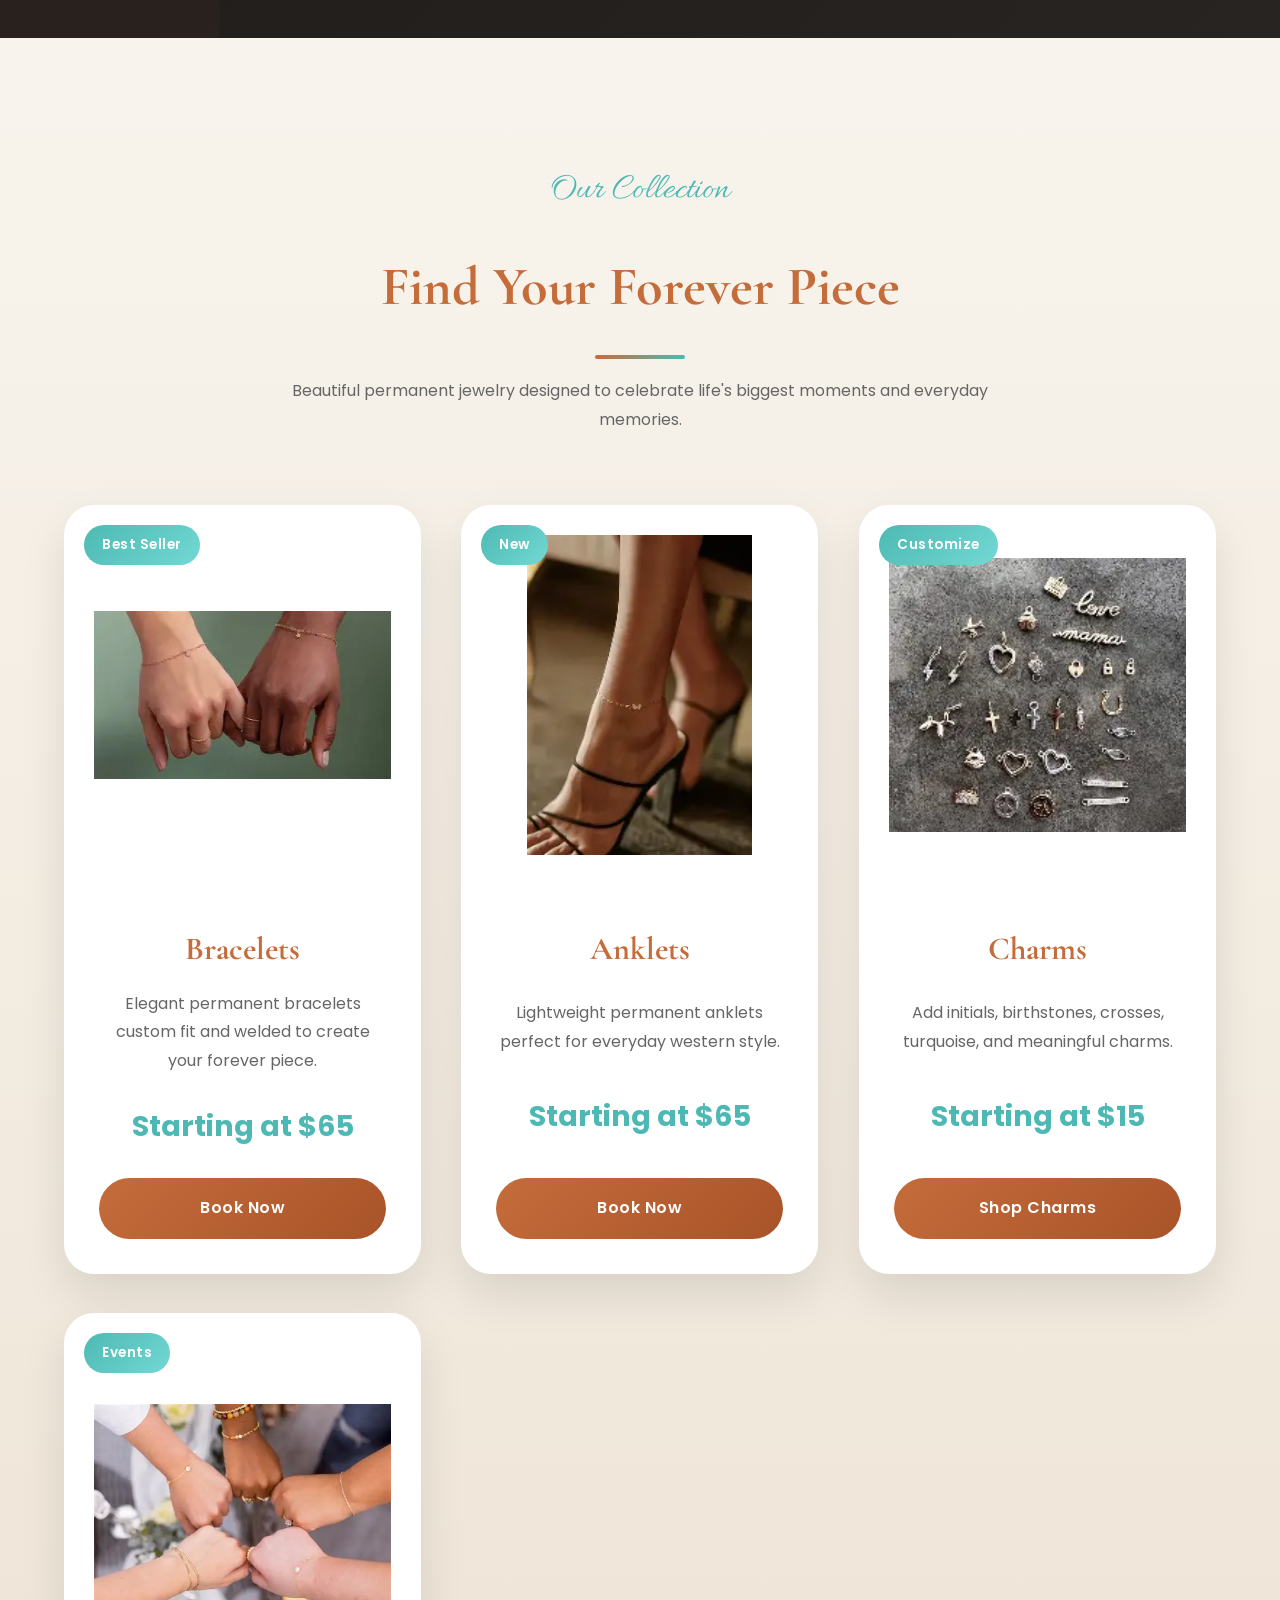
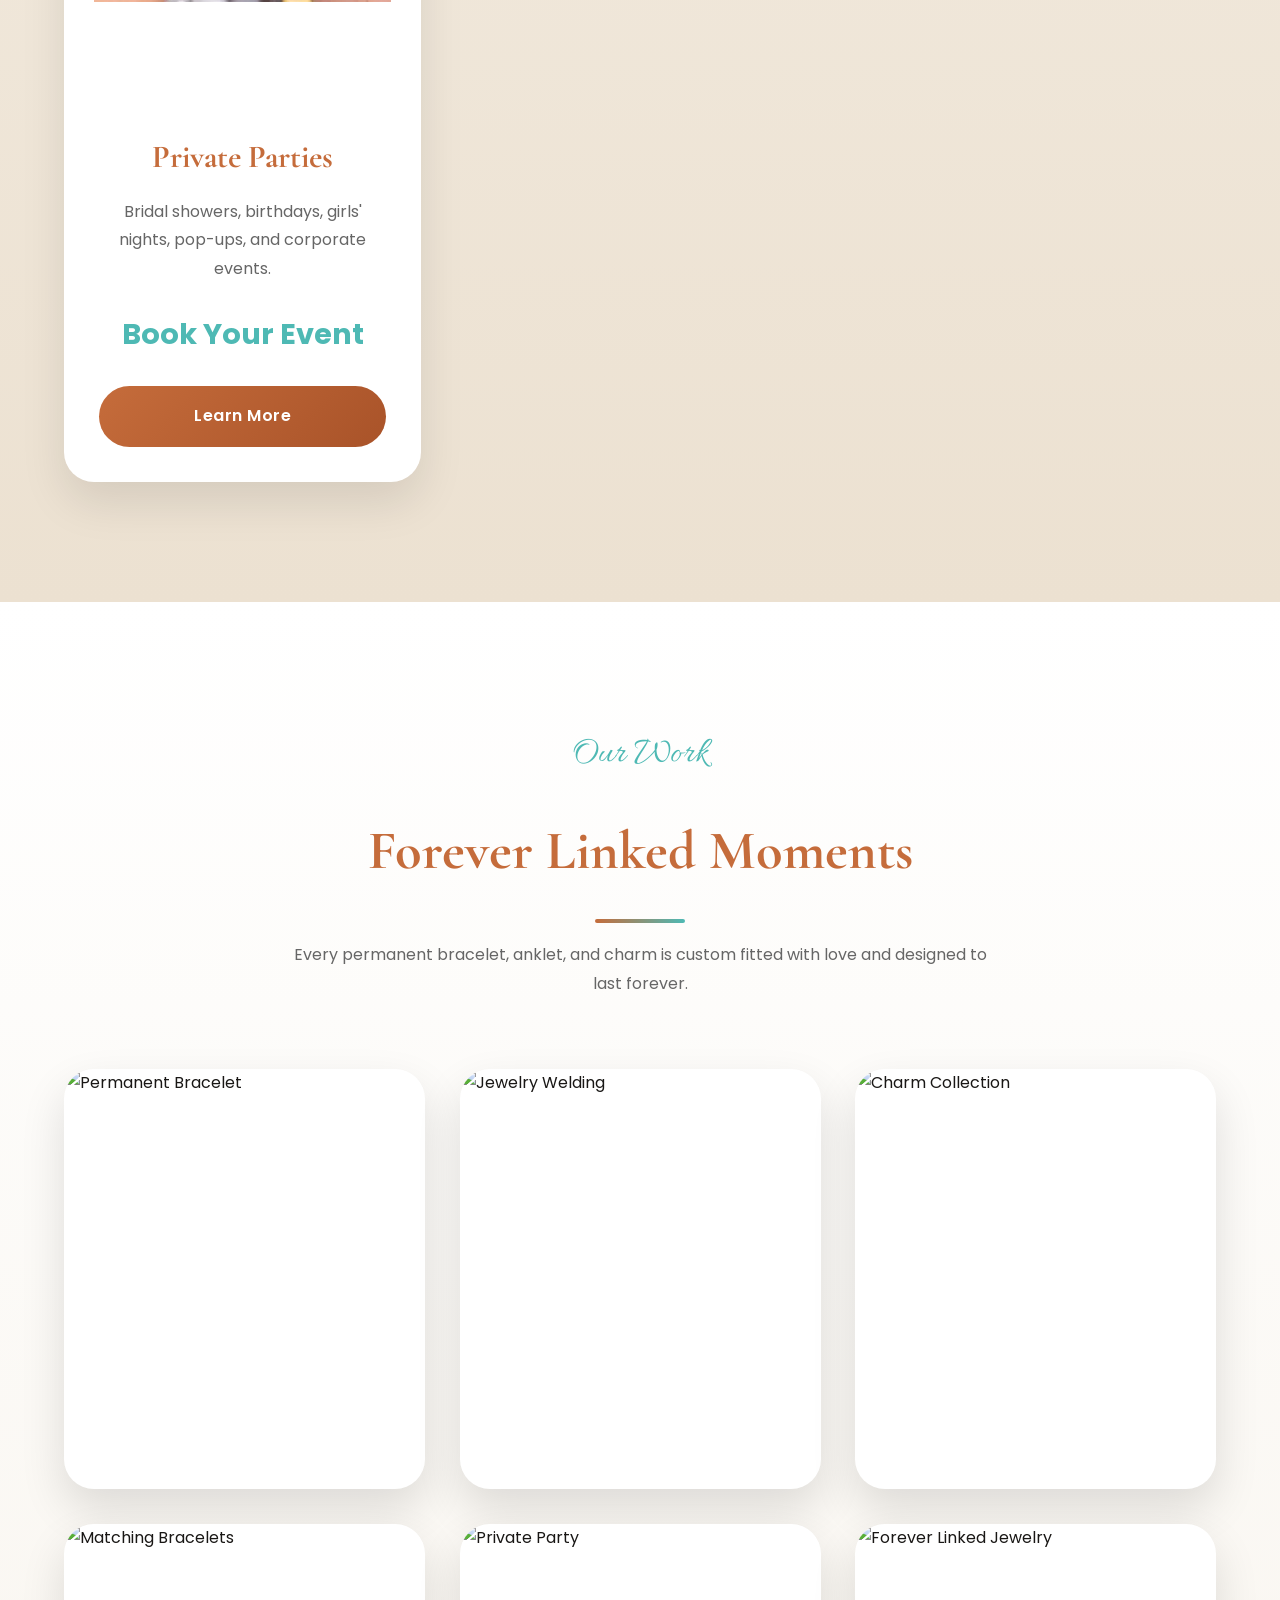
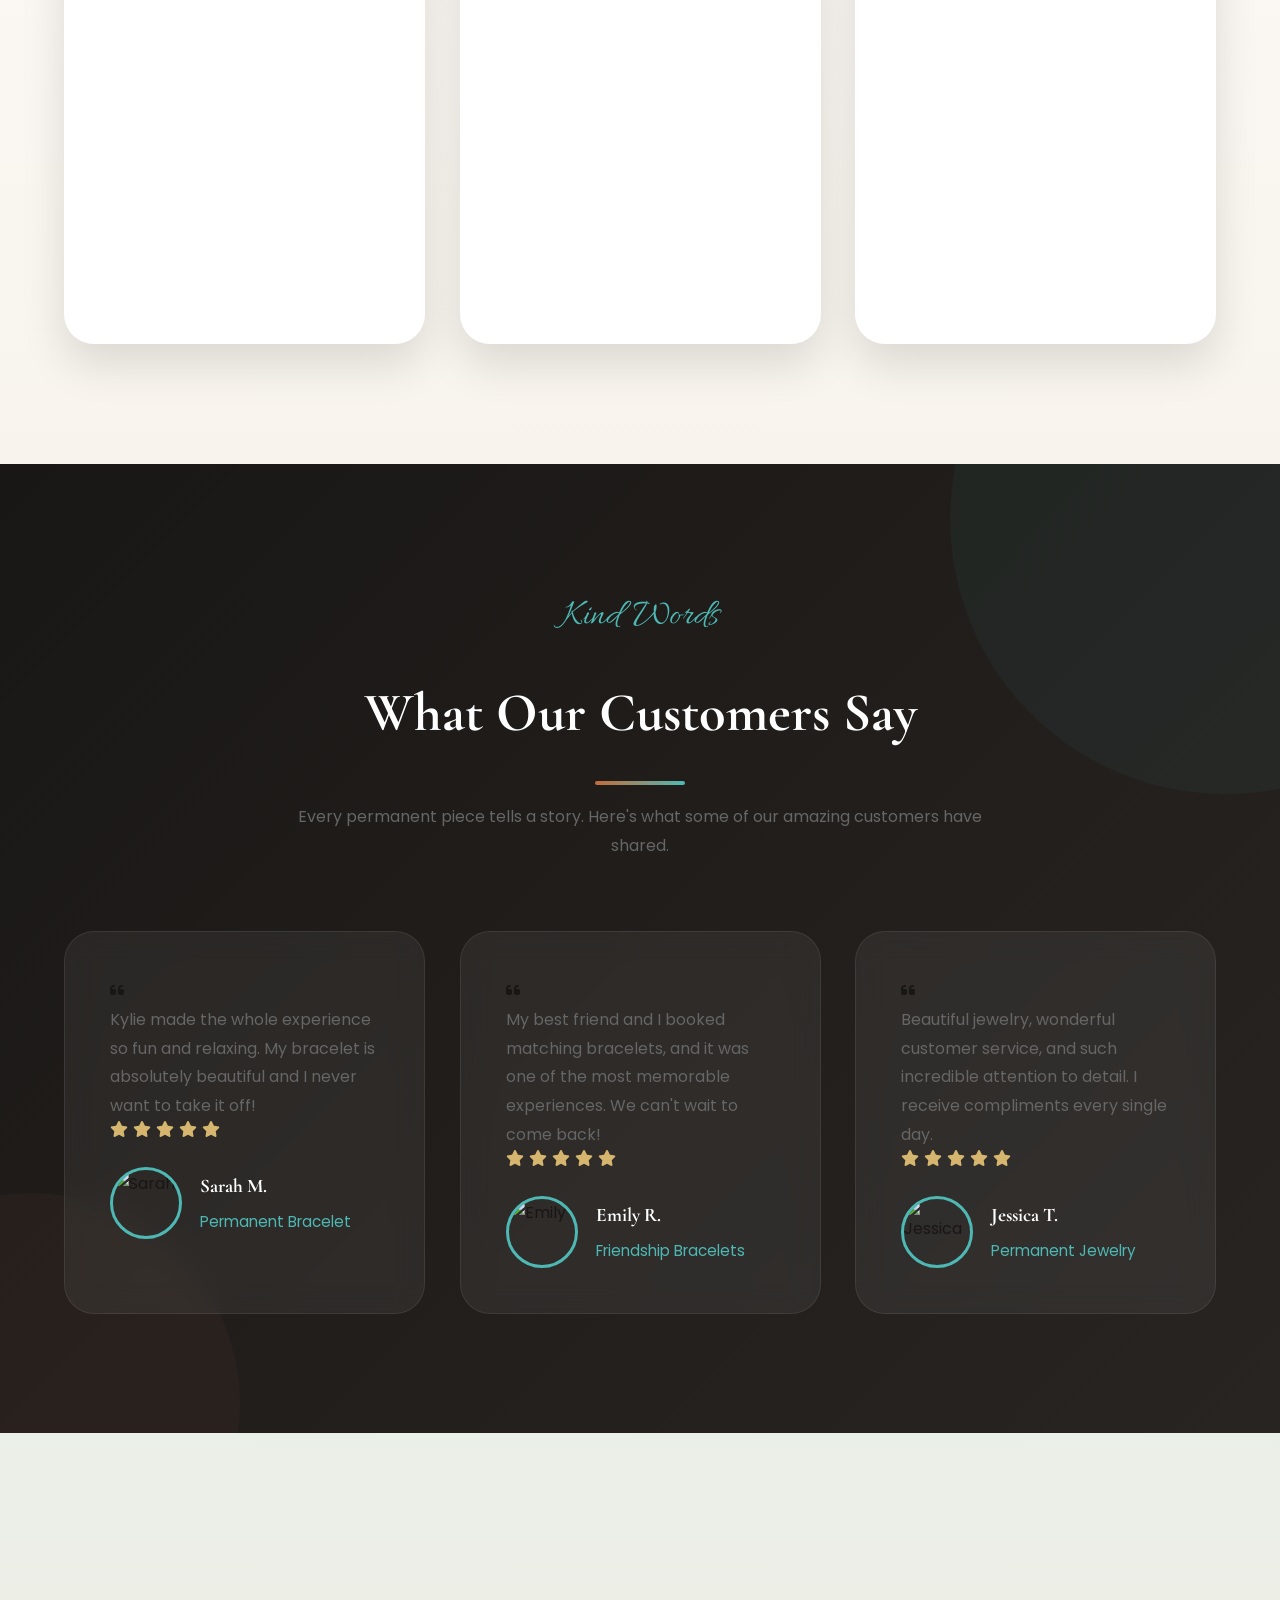
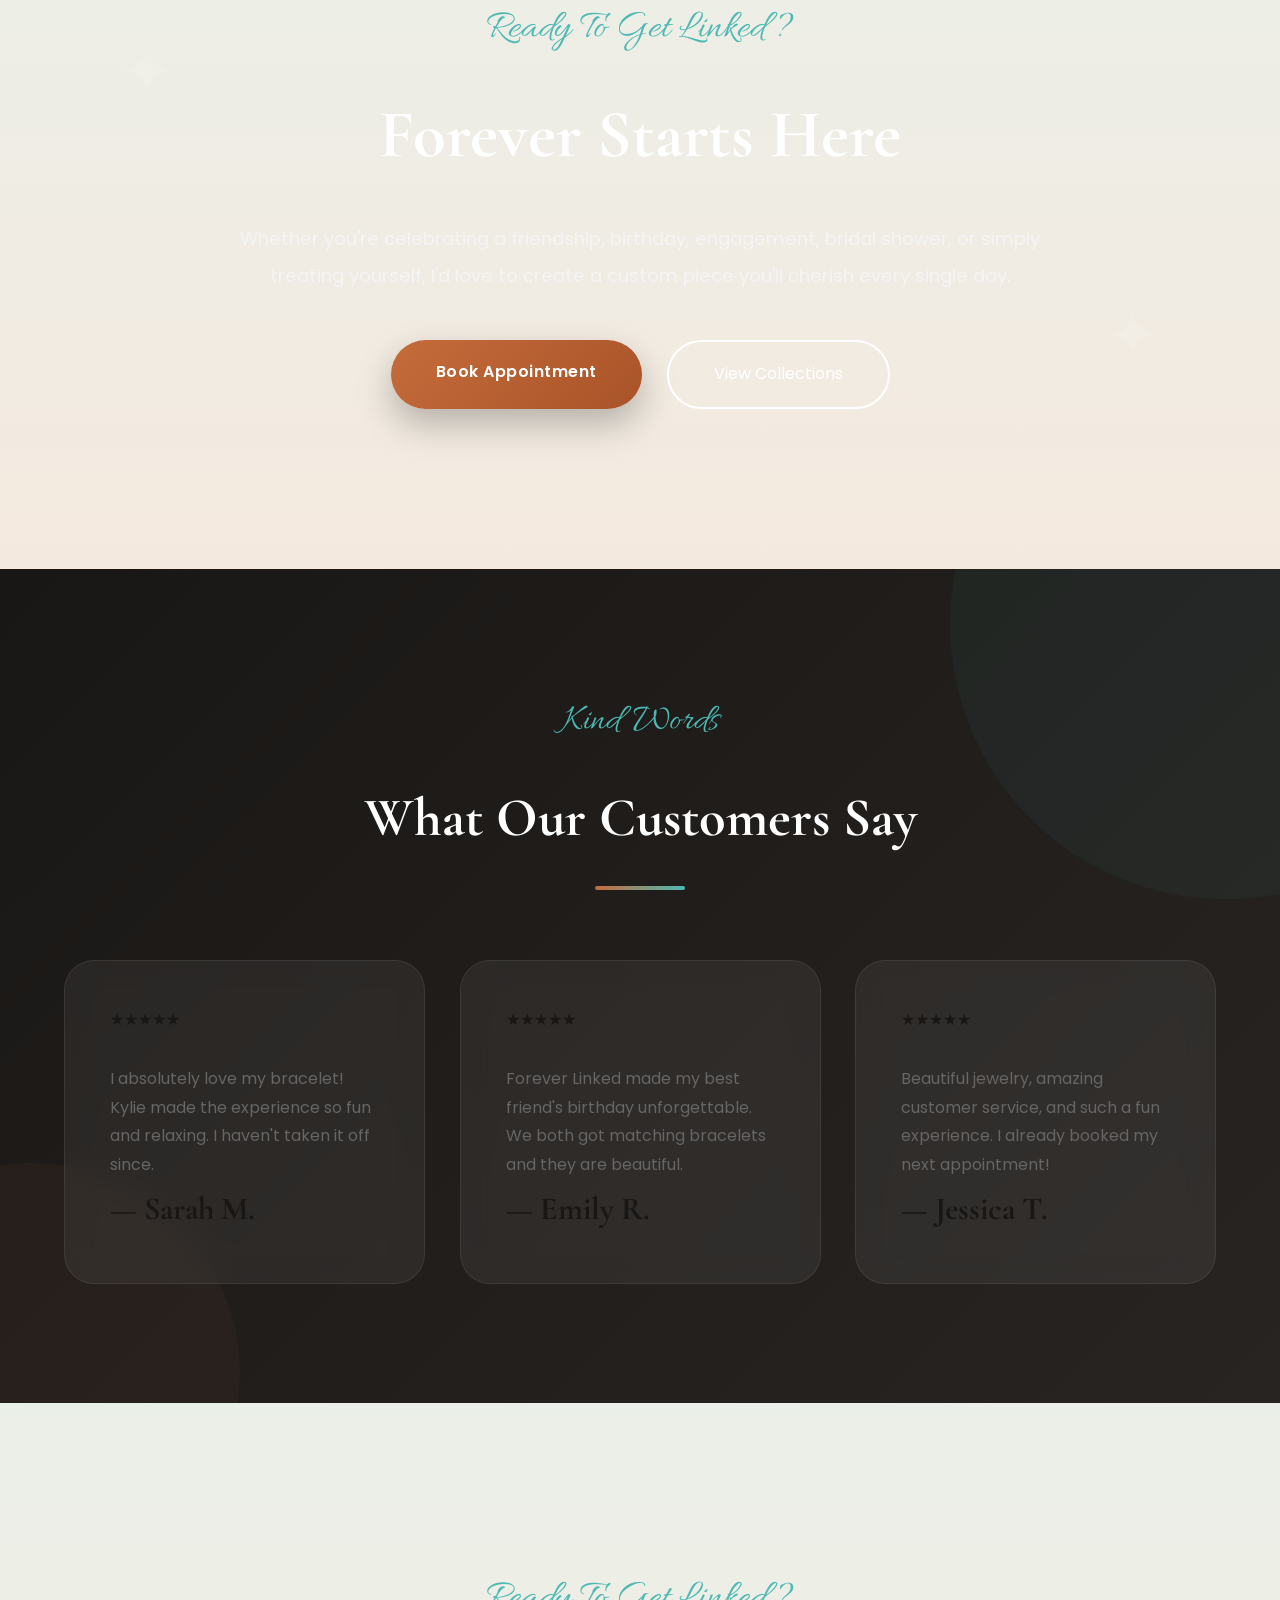
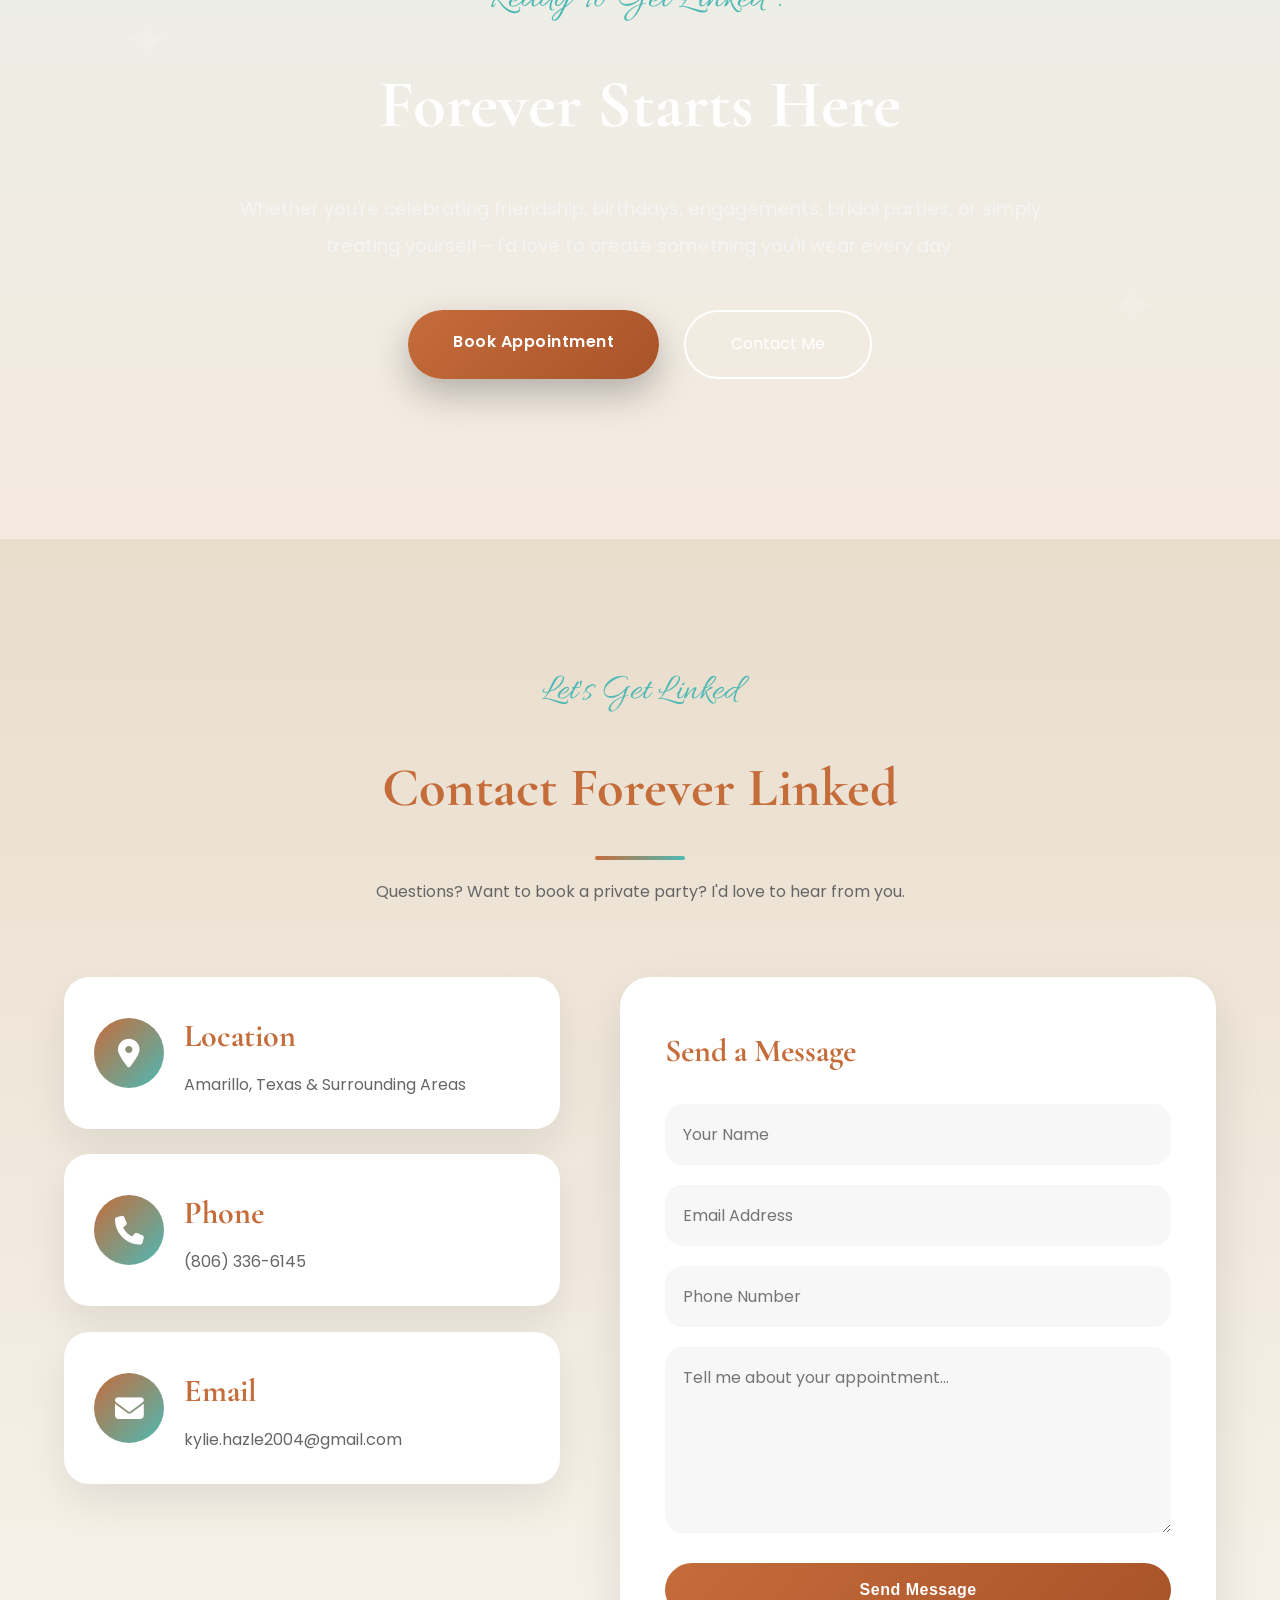
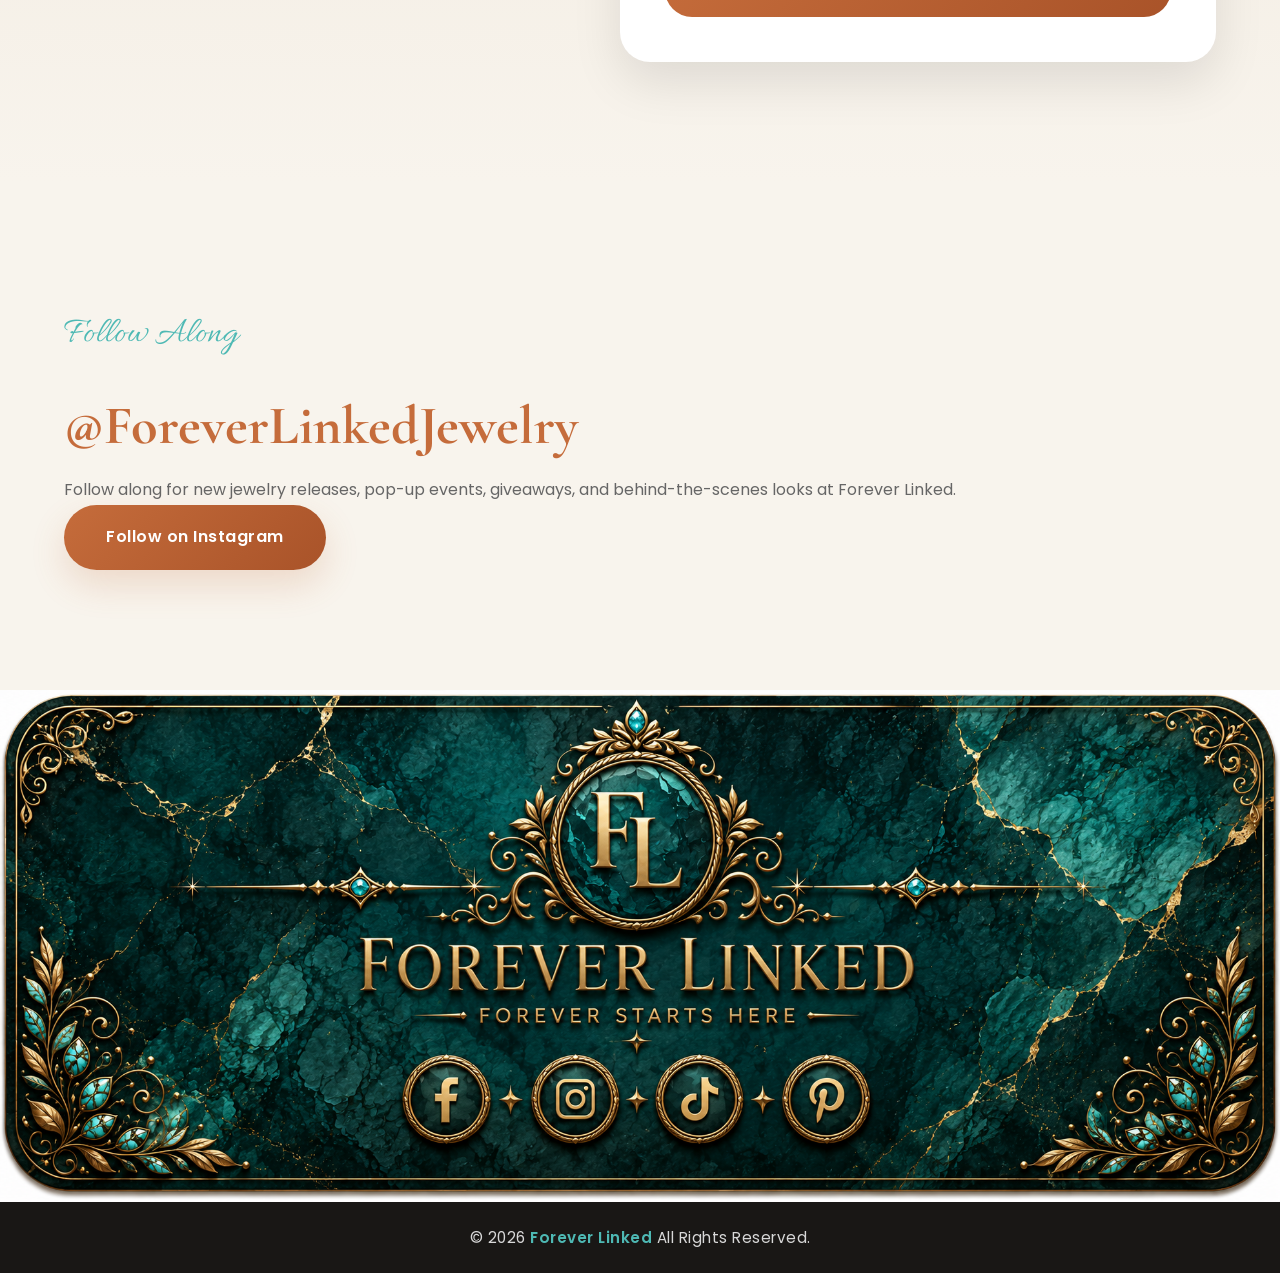
==== commit fcb333cf: "Update index.html" ====
--- a/index.html
+++ b/index.html
@@ -1,55 +1,94 @@
 <!DOCTYPE html>
 <html lang="en">
 
+<!--==================================================
+                    HEAD
+===================================================-->
+
 <head>
 
+    <!-- Character Encoding -->
     <meta charset="UTF-8">
+
+    <!-- Responsive Design -->
     <meta name="viewport" content="width=device-width, initial-scale=1.0">
 
+    <!-- Website Title -->
     <title>Forever Linked | Permanent Jewelry</title>
 
-    <meta name="description"
-        content="Forever Linked | Kylie Hazle's Permanent Jewelry. Bracelets, Anklets, Charms & Private Parties. Forever Starts Here.">
-
-    <!-- Google Fonts -->
+    <!-- SEO Description -->
+    <meta
+        name="description"
+        content="Forever Linked Permanent Jewelry by Kylie Hazle. Permanent bracelets, anklets, charms, and private parties serving Amarillo, Texas.">
+
+    <!--==================================================
+                    GOOGLE FONTS
+    ===================================================-->
+
     <link rel="preconnect" href="https://fonts.googleapis.com">
-    <link rel="preconnect" href="https://fonts.gstatic.com" crossorigin>
-
-    <link href="https://fonts.googleapis.com/css2?family=Allura&family=Cormorant+Garamond:wght@400;500;600;700&family=Poppins:wght@300;400;500;600&display=swap" rel="stylesheet">
-
-    <!-- Font Awesome -->
-    <link rel="stylesheet"
+
+    <link rel="preconnect"
+          href="https://fonts.gstatic.com"
+          crossorigin>
+
+    <link
+        href="https://fonts.googleapis.com/css2?family=Allura&family=Cormorant+Garamond:wght@400;500;600;700&family=Poppins:wght@300;400;500;600&display=swap"
+        rel="stylesheet">
+
+    <!--==================================================
+                    FONT AWESOME
+    ===================================================-->
+
+    <link
+        rel="stylesheet"
         href="https://cdnjs.cloudflare.com/ajax/libs/font-awesome/6.6.0/css/all.min.css">
 
-    <!-- CSS -->
-    <link rel="stylesheet" href="style.css">
+    <!--==================================================
+                    MAIN CSS
+    ===================================================-->
+
+    <link
+        rel="stylesheet"
+        href="style.css">
 
 </head>
 
 <body>
 
-<!--=========================
-        HEADER
-==========================-->
+<!--==================================================
+                    HEADER
+===================================================-->
 
 <header>
 
     <nav class="navbar">
 
-        <a href="#" class="logo">
-
-            <img src="images/foreverlinkedlogo.png" alt="Forever Linked Logo">
+        <!--=========================
+                LOGO
+        ==========================-->
+
+        <a href="#home" class="logo">
+
+            <img
+                src="images/foreverlinkedlogo.png"
+                alt="Forever Linked Logo">
 
             <span>Forever Linked</span>
 
         </a>
 
+        <!--=========================
+            NAVIGATION LINKS
+        ==========================-->
+
         <ul class="nav-links">
 
             <li><a href="#home">Home</a></li>
 
             <li><a href="#about">About</a></li>
 
+            <li><a href="#features">Why Us</a></li>
+
             <li><a href="#collections">Collections</a></li>
 
             <li><a href="#gallery">Gallery</a></li>
@@ -60,7 +99,19 @@
 
         </ul>
 
-        <a href="#book" class="btn">Book Now</a>
+        <!--=========================
+            BOOK NOW BUTTON
+        ==========================-->
+
+        <a href="#book" class="btn">
+
+            Book Now
+
+        </a>
+
+        <!--=========================
+            MOBILE MENU ICON
+        ==========================-->
 
         <div class="menu-toggle">
 
@@ -72,54 +123,1065 @@
 
 </header>
 
-
-<!--=========================
-        HERO
-==========================-->
-
-<section class="hero" id="home">
+<!--==================================================
+                    HERO
+===================================================-->
+
+<section
+    class="hero"
+    id="home">
 
     <div class="hero-overlay">
 
-        <div class="hero-content">
-
-            <p class="subtitle">
-
-                ✦ Kylie Hazle's Permanent Jewelry ✦
+        <div class="container">
+
+            <div class="hero-content">
+
+                <!-- Subtitle -->
+
+                <span class="subtitle">
+
+                    ✦ Kylie Hazle's Permanent Jewelry ✦
+
+                </span>
+
+                <!-- Main Heading -->
+
+                <h1>
+
+                    Forever Linked
+
+                </h1>
+
+                <!-- Tagline -->
+
+                <h2 class="tagline">
+
+                    Forever Starts Here
+
+                </h2>
+
+                <!-- Description -->
+
+                <p class="hero-text">
+
+                    Beautiful permanent jewelry inspired by western charm,
+                    turquoise skies, and meaningful moments.
+
+                    Every piece is custom welded and made to last a lifetime.
+
+                </p>
+
+                <!-- Hero Buttons -->
+
+                <div class="hero-buttons">
+
+                    <a
+                        href="#book"
+                        class="hero-button">
+
+                        Book Appointment
+
+                    </a>
+
+                    <a
+                        href="#collections"
+                        class="secondary-button">
+
+                        Explore Collections
+
+                    </a>
+
+                </div>
+
+            </div>
+
+        </div>
+
+    </div>
+
+    <!-- Scroll Down Icon -->
+
+    <div class="scroll-down">
+
+        <i class="fa-solid fa-chevron-down"></i>
+
+    </div>
+
+</section>
+<!--==================================================
+                    ABOUT
+===================================================-->
+
+<section
+    class="about"
+    id="about">
+
+    <div class="container about-container">
+
+        <!--=========================
+                ABOUT IMAGE
+        ==========================-->
+
+        <div class="about-image">
+
+            <img
+                src="images/profilepicture.jpg"
+                alt="Kylie Hazle">
+
+        </div>
+
+        <!--=========================
+                ABOUT CONTENT
+        ==========================-->
+
+        <div class="about-content">
+
+            <span class="section-subtitle">
+
+                Meet Your Artist
+
+            </span>
+
+            <h2>
+
+                Jewelry That Tells Your Story
+
+            </h2>
+
+            <p>
+
+                Welcome to <strong>Forever Linked</strong>, where timeless
+                permanent jewelry meets western elegance. Every bracelet,
+                anklet, necklace, and charm is custom measured and welded
+                to create a piece you'll cherish forever.
 
             </p>
 
-            <h1>
-
-                Forever Linked
-
-            </h1>
-
-            <h2 class="tagline">
+            <p>
+
+                Whether you're celebrating a friendship, engagement,
+                birthday, family bond, or simply treating yourself,
+                my goal is to create jewelry that reminds you of
+                life's most meaningful moments.
+
+            </p>
+
+            <!--=========================
+                ABOUT HIGHLIGHTS
+            ==========================-->
+
+            <div class="about-highlights">
+
+                <div class="highlight">
+
+                    <i class="fa-solid fa-gem"></i>
+
+                    <span>Custom Fit</span>
+
+                </div>
+
+                <div class="highlight">
+
+                    <i class="fa-solid fa-heart"></i>
+
+                    <span>Meaningful Moments</span>
+
+                </div>
+
+                <div class="highlight">
+
+                    <i class="fa-solid fa-star"></i>
+
+                    <span>Premium Quality</span>
+
+                </div>
+
+            </div>
+
+        </div>
+
+    </div>
+
+</section>
+
+<!--==================================================
+                WHY FOREVER LINKED
+===================================================-->
+
+<section
+    class="features"
+    id="features">
+
+    <div class="container">
+
+        <!--=========================
+                SECTION TITLE
+        ==========================-->
+
+        <div class="section-title">
+
+            <span class="section-subtitle">
+
+                Why Choose Forever Linked?
+
+            </span>
+
+            <h2>
+
+                More Than Jewelry
+
+            </h2>
+
+            <p>
+
+                Permanent jewelry is more than an accessory—
+                it's a memory you'll wear every single day.
+
+            </p>
+
+        </div>
+
+        <!--=========================
+                FEATURE GRID
+        ==========================-->
+
+        <div class="feature-grid">
+
+            <!-- Feature 1 -->
+
+            <div class="feature-card">
+
+                <i class="fa-solid fa-link"></i>
+
+                <h3>
+
+                    Permanent
+
+                </h3>
+
+                <p>
+
+                    Beautiful clasp-free jewelry designed
+                    to stay with you every day.
+
+                </p>
+
+            </div>
+
+            <!-- Feature 2 -->
+
+            <div class="feature-card">
+
+                <i class="fa-solid fa-ruler-combined"></i>
+
+                <h3>
+
+                    Custom Fit
+
+                </h3>
+
+                <p>
+
+                    Every chain is measured specifically
+                    for your perfect fit.
+
+                </p>
+
+            </div>
+
+            <!-- Feature 3 -->
+
+            <div class="feature-card">
+
+                <i class="fa-solid fa-heart"></i>
+
+                <h3>
+
+                    Meaningful
+
+                </h3>
+
+                <p>
+
+                    Celebrate friendships, milestones,
+                    family, or self-love with every piece.
+
+                </p>
+
+            </div>
+
+            <!-- Feature 4 -->
+
+            <div class="feature-card">
+
+                <i class="fa-solid fa-gem"></i>
+
+                <h3>
+
+                    Premium Materials
+
+                </h3>
+
+                <p>
+
+                    Gold-filled, sterling silver,
+                    and beautiful charm options.
+
+                </p>
+
+            </div>
+
+        </div>
+
+    </div>
+
+</section>
+<!--==================================================
+                    COLLECTIONS
+===================================================-->
+
+<section
+    class="collections"
+    id="collections">
+
+    <div class="container">
+
+        <!--=========================
+                SECTION TITLE
+        ==========================-->
+
+        <div class="section-title">
+
+            <span class="section-subtitle">
+
+                Our Collection
+
+            </span>
+
+            <h2>
+
+                Find Your Forever Piece
+
+            </h2>
+
+            <p>
+
+                Beautiful permanent jewelry designed to celebrate
+                life's biggest moments and everyday memories.
+
+            </p>
+
+        </div>
+
+        <!--=========================
+                COLLECTION GRID
+        ==========================-->
+
+        <div class="collection-grid">
+
+            <!--=========================
+                    BRACELETS
+            ==========================-->
+
+            <div class="collection-card">
+
+                <span class="ribbon">
+
+                    Best Seller
+
+                </span>
+
+                <div class="collection-image">
+
+                    <img
+                        src="images/bracelets.png"
+                        alt="Permanent Bracelets">
+
+                </div>
+
+                <div class="collection-info">
+
+                    <h3>
+
+                        Bracelets
+
+                    </h3>
+
+                    <p>
+
+                        Elegant permanent bracelets custom fit and
+                        welded to create your forever piece.
+
+                    </p>
+
+                    <span class="collection-price">
+
+                        Starting at $65
+
+                    </span>
+
+                    <a
+                        href="#book"
+                        class="collection-btn">
+
+                        Book Now
+
+                    </a>
+
+                </div>
+
+            </div>
+
+            <!--=========================
+                    ANKLETS
+            ==========================-->
+
+            <div class="collection-card">
+
+                <span class="ribbon">
+
+                    New
+
+                </span>
+
+                <div class="collection-image">
+
+                    <img
+                        src="images/anklet.png"
+                        alt="Permanent Anklets">
+
+                </div>
+
+                <div class="collection-info">
+
+                    <h3>
+
+                        Anklets
+
+                    </h3>
+
+                    <p>
+
+                        Lightweight permanent anklets perfect for
+                        everyday western style.
+
+                    </p>
+
+                    <span class="collection-price">
+
+                        Starting at $65
+
+                    </span>
+
+                    <a
+                        href="#book"
+                        class="collection-btn">
+
+                        Book Now
+
+                    </a>
+
+                </div>
+
+            </div>
+
+            <!--=========================
+                    CHARMS
+            ==========================-->
+
+            <div class="collection-card">
+
+                <span class="ribbon">
+
+                    Customize
+
+                </span>
+
+                <div class="collection-image">
+
+                    <img
+                        src="images/charms.png"
+                        alt="Jewelry Charms">
+
+                </div>
+
+                <div class="collection-info">
+
+                    <h3>
+
+                        Charms
+
+                    </h3>
+
+                    <p>
+
+                        Add initials, birthstones, crosses,
+                        turquoise, and meaningful charms.
+
+                    </p>
+
+                    <span class="collection-price">
+
+                        Starting at $15
+
+                    </span>
+
+                    <a
+                        href="#book"
+                        class="collection-btn">
+
+                        Shop Charms
+
+                    </a>
+
+                </div>
+
+            </div>
+
+            <!--=========================
+                PRIVATE PARTIES
+            ==========================-->
+
+            <div class="collection-card">
+
+                <span class="ribbon">
+
+                    Events
+
+                </span>
+
+                <div class="collection-image">
+
+                    <img
+                        src="images/privateparty.png"
+                        alt="Private Jewelry Parties">
+
+                </div>
+
+                <div class="collection-info">
+
+                    <h3>
+
+                        Private Parties
+
+                    </h3>
+
+                    <p>
+
+                        Bridal showers, birthdays, girls'
+                        nights, pop-ups, and corporate events.
+
+                    </p>
+
+                    <span class="collection-price">
+
+                        Book Your Event
+
+                    </span>
+
+                    <a
+                        href="#contact"
+                        class="collection-btn">
+
+                        Learn More
+
+                    </a>
+
+                </div>
+
+            </div>
+
+        </div>
+
+    </div>
+
+</section>
+<!--==================================================
+                        GALLERY
+===================================================-->
+
+<section
+    class="gallery"
+    id="gallery">
+
+    <div class="container">
+
+        <!--=========================
+                SECTION TITLE
+        ==========================-->
+
+        <div class="section-title">
+
+            <span class="section-subtitle">
+
+                Our Work
+
+            </span>
+
+            <h2>
+
+                Forever Linked Moments
+
+            </h2>
+
+            <p>
+
+                Every permanent bracelet, anklet, and charm is
+                custom fitted with love and designed to last forever.
+
+            </p>
+
+        </div>
+
+        <!--=========================
+                GALLERY GRID
+        ==========================-->
+
+        <div class="gallery-grid">
+
+            <!-- Photo 1 -->
+
+            <div class="gallery-item">
+
+                <img
+                    src="images/gallery1.jpg"
+                    alt="Permanent Bracelet">
+
+                <div class="gallery-overlay">
+
+                    <h3>
+
+                        Permanent Bracelets
+
+                    </h3>
+
+                    <p>
+
+                        Timeless jewelry you'll never have to take off.
+
+                    </p>
+
+                </div>
+
+            </div>
+
+            <!-- Photo 2 -->
+
+            <div class="gallery-item">
+
+                <img
+                    src="images/gallery2.jpg"
+                    alt="Jewelry Welding">
+
+                <div class="gallery-overlay">
+
+                    <h3>
+
+                        Custom Fit
+
+                    </h3>
+
+                    <p>
+
+                        Every piece is measured perfectly before welding.
+
+                    </p>
+
+                </div>
+
+            </div>
+
+            <!-- Photo 3 -->
+
+            <div class="gallery-item">
+
+                <img
+                    src="images/gallery3.jpg"
+                    alt="Charm Collection">
+
+                <div class="gallery-overlay">
+
+                    <h3>
+
+                        Personalized Charms
+
+                    </h3>
+
+                    <p>
+
+                        Add meaningful charms that tell your story.
+
+                    </p>
+
+                </div>
+
+            </div>
+
+            <!-- Photo 4 -->
+
+            <div class="gallery-item">
+
+                <img
+                    src="images/gallery4.jpg"
+                    alt="Matching Bracelets">
+
+                <div class="gallery-overlay">
+
+                    <h3>
+
+                        Friendship Forever
+
+                    </h3>
+
+                    <p>
+
+                        Celebrate friendships with matching jewelry.
+
+                    </p>
+
+                </div>
+
+            </div>
+
+            <!-- Photo 5 -->
+
+            <div class="gallery-item">
+
+                <img
+                    src="images/gallery5.jpg"
+                    alt="Private Party">
+
+                <div class="gallery-overlay">
+
+                    <h3>
+
+                        Private Parties
+
+                    </h3>
+
+                    <p>
+
+                        Birthdays, bridal showers, and girls' nights.
+
+                    </p>
+
+                </div>
+
+            </div>
+
+            <!-- Photo 6 -->
+
+            <div class="gallery-item">
+
+                <img
+                    src="images/gallery6.jpg"
+                    alt="Forever Linked Jewelry">
+
+                <div class="gallery-overlay">
+
+                    <h3>
+
+                        Forever Starts Here
+
+                    </h3>
+
+                    <p>
+
+                        Beautiful jewelry made to celebrate every milestone.
+
+                    </p>
+
+                </div>
+
+            </div>
+
+        </div>
+
+    </div>
+
+</section>
+<!--==================================================
+                    TESTIMONIALS
+===================================================-->
+
+<section
+    class="testimonials"
+    id="testimonials">
+
+    <div class="container">
+
+        <!--=========================
+                SECTION TITLE
+        ==========================-->
+
+        <div class="section-title">
+
+            <span class="section-subtitle">
+
+                Kind Words
+
+            </span>
+
+            <h2>
+
+                What Our Customers Say
+
+            </h2>
+
+            <p>
+
+                Every permanent piece tells a story.
+                Here's what some of our amazing customers have shared.
+
+            </p>
+
+        </div>
+
+        <!--=========================
+                TESTIMONIAL GRID
+        ==========================-->
+
+        <div class="testimonial-grid">
+
+            <!--=========================
+                    REVIEW 1
+            ==========================-->
+
+            <div class="testimonial-card">
+
+                <div class="quote">
+
+                    <i class="fa-solid fa-quote-left"></i>
+
+                </div>
+
+                <p>
+
+                    Kylie made the whole experience so fun and relaxing.
+                    My bracelet is absolutely beautiful and I never want
+                    to take it off!
+
+                </p>
+
+                <div class="stars">
+
+                    <i class="fa-solid fa-star"></i>
+                    <i class="fa-solid fa-star"></i>
+                    <i class="fa-solid fa-star"></i>
+                    <i class="fa-solid fa-star"></i>
+                    <i class="fa-solid fa-star"></i>
+
+                </div>
+
+                <div class="customer">
+
+                    <img
+                        src="images/customer1.jpg"
+                        alt="Sarah">
+
+                    <div class="customer-info">
+
+                        <h3>
+
+                            Sarah M.
+
+                        </h3>
+
+                        <span>
+
+                            Permanent Bracelet
+
+                        </span>
+
+                    </div>
+
+                </div>
+
+            </div>
+
+            <!--=========================
+                    REVIEW 2
+            ==========================-->
+
+            <div class="testimonial-card">
+
+                <div class="quote">
+
+                    <i class="fa-solid fa-quote-left"></i>
+
+                </div>
+
+                <p>
+
+                    My best friend and I booked matching bracelets,
+                    and it was one of the most memorable experiences.
+                    We can't wait to come back!
+
+                </p>
+
+                <div class="stars">
+
+                    <i class="fa-solid fa-star"></i>
+                    <i class="fa-solid fa-star"></i>
+                    <i class="fa-solid fa-star"></i>
+                    <i class="fa-solid fa-star"></i>
+                    <i class="fa-solid fa-star"></i>
+
+                </div>
+
+                <div class="customer">
+
+                    <img
+                        src="images/customer2.jpg"
+                        alt="Emily">
+
+                    <div class="customer-info">
+
+                        <h3>
+
+                            Emily R.
+
+                        </h3>
+
+                        <span>
+
+                            Friendship Bracelets
+
+                        </span>
+
+                    </div>
+
+                </div>
+
+            </div>
+
+            <!--=========================
+                    REVIEW 3
+            ==========================-->
+
+            <div class="testimonial-card">
+
+                <div class="quote">
+
+                    <i class="fa-solid fa-quote-left"></i>
+
+                </div>
+
+                <p>
+
+                    Beautiful jewelry, wonderful customer service,
+                    and such incredible attention to detail.
+                    I receive compliments every single day.
+
+                </p>
+
+                <div class="stars">
+
+                    <i class="fa-solid fa-star"></i>
+                    <i class="fa-solid fa-star"></i>
+                    <i class="fa-solid fa-star"></i>
+                    <i class="fa-solid fa-star"></i>
+                    <i class="fa-solid fa-star"></i>
+
+                </div>
+
+                <div class="customer">
+
+                    <img
+                        src="images/customer3.jpg"
+                        alt="Jessica">
+
+                    <div class="customer-info">
+
+                        <h3>
+
+                            Jessica T.
+
+                        </h3>
+
+                        <span>
+
+                            Permanent Jewelry
+
+                        </span>
+
+                    </div>
+
+                </div>
+
+            </div>
+
+        </div>
+
+    </div>
+
+</section>
+<!--==================================================
+                    BOOK APPOINTMENT
+===================================================-->
+
+<section
+    class="booking"
+    id="book">
+
+    <div class="booking-overlay">
+
+        <div class="container booking-content">
+
+            <!--=========================
+                    SUBTITLE
+            ==========================-->
+
+            <span class="section-subtitle">
+
+                Ready To Get Linked?
+
+            </span>
+
+            <!--=========================
+                    HEADING
+            ==========================-->
+
+            <h2>
 
                 Forever Starts Here
 
             </h2>
 
-            <p class="hero-text">
-
-                Timeless permanent jewelry inspired by
-                western charm, turquoise skies,
-                and unforgettable moments.
+            <!--=========================
+                    DESCRIPTION
+            ==========================-->
+
+            <p>
+
+                Whether you're celebrating a friendship,
+                birthday, engagement, bridal shower,
+                or simply treating yourself,
+                I'd love to create a custom piece
+                you'll cherish every single day.
 
             </p>
 
-            <div class="hero-buttons">
-
-                <a href="#book" class="hero-button">
+            <!--=========================
+                    BUTTONS
+            ==========================-->
+
+            <div class="booking-buttons">
+
+                <a
+                    href="#contact"
+                    class="booking-btn">
 
                     Book Appointment
 
                 </a>
 
-                <a href="#collections" class="secondary-button">
-
-                    Explore Collections
+                <a
+                    href="#collections"
+                    class="booking-outline">
+
+                    View Collections
 
                 </a>
 
@@ -129,375 +1191,10 @@
 
     </div>
 
-    <div class="scroll-down">
-
-        <i class="fa-solid fa-chevron-down"></i>
-
-    </div>
-
 </section>
-<!--=========================
-        ABOUT
-==========================-->
-
-<section class="about" id="about">
-
-    <div class="container about-container">
-
-        <div class="about-image">
-
-            <img src="images/profilepicture.jpg" alt="Permanent Jewelry Artist">
-
-        </div>
-
-        <div class="about-content">
-
-            <span class="section-subtitle">
-                Meet Your Artist
-            </span>
-
-            <h2>
-                Jewelry That Tells Your Story
-            </h2>
-
-            <p>
-                Welcome to <strong>Forever Linked</strong>, where timeless jewelry
-                meets western elegance. Every bracelet, anklet, and necklace is
-                custom fit and permanently welded to create a meaningful piece
-                you'll wear forever.
-            </p>
-
-            <p>
-                Whether you're celebrating friendship, family, love, or simply
-                treating yourself, my goal is to create jewelry that reminds you
-                of life's most meaningful moments.
-            </p>
-
-            <div class="about-highlights">
-
-                <div class="highlight">
-
-                    <i class="fa-solid fa-gem"></i>
-
-                    <span>Custom Fit</span>
-
-                </div>
-
-                <div class="highlight">
-
-                    <i class="fa-solid fa-heart"></i>
-
-                    <span>Meaningful Moments</span>
-
-                </div>
-
-                <div class="highlight">
-
-                    <i class="fa-solid fa-star"></i>
-
-                    <span>Quality Materials</span>
-
-                </div>
-
-            </div>
-
-        </div>
-
-    </div>
-
-</section>
-
-
-<!--=========================
-    WHY PERMANENT JEWELRY
-==========================-->
-
-<section class="features">
-
-    <div class="container">
-
-        <div class="section-title">
-
-            <span class="section-subtitle">
-
-                Why Choose Forever Linked?
-
-            </span>
-
-            <h2>
-
-                More Than Jewelry
-
-            </h2>
-
-        </div>
-
-        <div class="feature-grid">
-
-            <div class="feature-card">
-
-                <i class="fa-solid fa-link"></i>
-
-                <h3>Permanent</h3>
-
-                <p>
-                    Beautiful clasp-free jewelry that stays with you every day.
-                </p>
-
-            </div>
-
-            <div class="feature-card">
-
-                <i class="fa-solid fa-ring"></i>
-
-                <h3>Custom Fit</h3>
-
-                <p>
-                    Every piece is measured and welded specifically for you.
-                </p>
-
-            </div>
-
-            <div class="feature-card">
-
-                <i class="fa-solid fa-heart"></i>
-
-                <h3>Meaningful</h3>
-
-                <p>
-                    Celebrate friendships, milestones, family, or self-love.
-                </p>
-
-            </div>
-
-            <div class="feature-card">
-
-                <i class="fa-solid fa-gem"></i>
-
-                <h3>Premium Chains</h3>
-
-                <p>
-                    Gold-filled, sterling silver, and beautiful charm options.
-                </p>
-
-            </div>
-
-        </div>
-
-    </div>
-
-</section>
-
-<!--=========================
-      COLLECTIONS
-==========================-->
-
-<section class="collections" id="collections">
-
-    <div class="container">
-
-        <div class="section-title">
-
-            <span class="section-subtitle">
-                Our Collection
-            </span>
-
-            <h2>
-                Find Your Forever Piece
-            </h2>
-
-            <p>
-                Beautiful permanent jewelry designed to celebrate life's special moments.
-            </p>
-
-        </div>
-
-        <div class="collection-grid">
-
-            <!-- Bracelets -->
-
-            <div class="collection-card">
-
-                <span class="ribbon">Best Seller</span>
-
-                <div class="collection-image">
-
-                    <img src="images/bracelets.png" class="bracelet-img" alt="Bracelets">
-
-                </div>
-
-                <div class="collection-info">
-
-                    <h3>Bracelets</h3>
-
-                    <p>
-                        Timeless permanent bracelets you'll never want to take off.
-                    </p>
-
-                    <span class="collection-price">
-                        Starting at $65
-                    </span>
-
-                    <a href="#book" class="collection-btn">
-                        Book Now
-                    </a>
-
-                </div>
-
-            </div>
-
-            <!-- Anklets -->
-
-            <div class="collection-card">
-
-                <span class="ribbon">New</span>
-
-                <div class="collection-image">
-
-                    <img src="images/anklet.png" class="anklet-img" alt="Anklets">
-
-                </div>
-
-                <div class="collection-info">
-
-                    <h3>Anklets</h3>
-
-                    <p>
-                        Elegant anklets that add the perfect western-inspired touch.
-                    </p>
-
-                    <span class="collection-price">
-                        Starting at $65
-                    </span>
-
-                    <a href="#book" class="collection-btn">
-                        Book Now
-                    </a>
-
-                </div>
-
-            </div>
-
-            <!-- Charms -->
-
-            <div class="collection-card">
-
-                <span class="ribbon">Customize</span>
-
-                <div class="collection-image">
-
-                   <img src="images/charms.png" class="charm-img" alt="Charms">
-
-                </div>
-
-                <div class="collection-info">
-
-                    <h3>Charms</h3>
-
-                    <p>
-                        Add a personal touch with meaningful charms and connectors.
-                    </p>
-
-                    <span class="collection-price">
-                        Starting at $15
-                    </span>
-
-                    <a href="#book" class="collection-btn">
-                        Shop Charms
-                    </a>
-
-                </div>
-
-            </div>
-
-            <!-- Private Parties -->
-
-            <div class="collection-card">
-
-                <span class="ribbon">Events</span>
-
-                <div class="collection-image">
-
-                    <img src="images/privateparty.png" class="party-img" alt="Private Parties">
-
-                </div>
-
-                <div class="collection-info">
-
-                    <h3>Private Parties</h3>
-
-                    <p>
-                        Bridal showers, birthdays, girls' nights, pop-ups, and special celebrations.
-                    </p>
-
-                    <span class="collection-price">
-                        Book Your Event
-                    </span>
-
-                    <a href="#contact" class="collection-btn">
-                        Learn More
-                    </a>
-
-                </div>
-
-            </div>
-
-        </div>
-
-    </div>
-
-</section>
-
-<!--=========================
-        GALLERY
-==========================-->
-
-<section class="gallery" id="gallery">
-
-    <div class="container">
-
-        <div class="section-title">
-
-            <span class="section-subtitle">
-
-                Our Work
-
-            </span>
-
-            <h2>
-
-                Linked Memories
-
-            </h2>
-
-            <p>
-
-                Every piece is handcrafted and welded with care.
-                Here are a few of our favorite forever moments.
-
-            </p>
-
-        </div>
-<div class="gallery-item">
-
-    <img src="images/bracelets.png" alt="Permanent Bracelet">
-
-    <div class="gallery-overlay">
-
-        <h3>Forever Moments</h3>
-
-        <p>Handcrafted permanent jewelry made to last a lifetime.</p>
-
-    </div>
-
-</div>
-</section>
-
-
-
-<!--=========================
-      TESTIMONIALS
-==========================-->
+<!--==================================================
+                    TESTIMONIALS
+===================================================-->
 
 <section class="testimonials" id="testimonials">
 
@@ -517,75 +1214,54 @@
 
         <div class="testimonial-grid">
 
-            <!-- Testimonial 1 -->
+            <!-- Review 1 -->
 
             <div class="testimonial-card">
 
                 <div class="stars">
-
-                    ⭐⭐⭐⭐⭐
-
+                    ★★★★★
                 </div>
 
                 <p>
-
-                    I absolutely love my permanent bracelet! The experience was relaxing and the jewelry is beautiful.
-
+                    I absolutely love my bracelet! Kylie made the experience so
+                    fun and relaxing. I haven't taken it off since.
                 </p>
 
-                <h3>
-
-                    — Sarah M.
-
-                </h3>
-
-            </div>
-
-            <!-- Testimonial 2 -->
+                <h3>— Sarah M.</h3>
+
+            </div>
+
+            <!-- Review 2 -->
 
             <div class="testimonial-card">
 
                 <div class="stars">
-
-                    ⭐⭐⭐⭐⭐
-
+                    ★★★★★
                 </div>
 
                 <p>
-
-                    Forever Linked made my best friend's birthday unforgettable. We love our matching bracelets!
-
+                    Forever Linked made my best friend's birthday unforgettable.
+                    We both got matching bracelets and they are beautiful.
                 </p>
 
-                <h3>
-
-                    — Emily R.
-
-                </h3>
-
-            </div>
-
-            <!-- Testimonial 3 -->
+                <h3>— Emily R.</h3>
+
+            </div>
+
+            <!-- Review 3 -->
 
             <div class="testimonial-card">
 
                 <div class="stars">
-
-                    ⭐⭐⭐⭐⭐
-
+                    ★★★★★
                 </div>
 
                 <p>
-
-                    Beautiful jewelry, amazing customer service, and such a fun experience!
-
+                    Beautiful jewelry, amazing customer service, and such a fun
+                    experience. I already booked my next appointment!
                 </p>
 
-                <h3>
-
-                    — Jessica T.
-
-                </h3>
+                <h3>— Jessica T.</h3>
 
             </div>
 
@@ -596,141 +1272,130 @@
 </section>
 
 
-<!--=========================
-        BOOK NOW
-==========================-->
+<!--==================================================
+                    BOOK NOW
+===================================================-->
 
 <section class="booking" id="book">
 
-    <div class="booking-overlay">
-
-        <div class="container booking-content">
+    <div class="container booking-content">
+
+        <span class="section-subtitle">
+            Ready To Get Linked?
+        </span>
+
+        <h2>
+            Forever Starts Here
+        </h2>
+
+        <p>
+
+            Whether you're celebrating friendship,
+            birthdays, engagements,
+            bridal parties,
+            or simply treating yourself—
+
+            I'd love to create something you'll wear every day.
+
+        </p>
+
+        <div class="booking-buttons">
+
+            <a href="#" class="booking-btn">
+                Book Appointment
+            </a>
+
+            <a href="#contact" class="booking-outline">
+                Contact Me
+            </a>
+
+        </div>
+
+    </div>
+
+</section>
+
+
+<!--==================================================
+                    CONTACT
+===================================================-->
+
+<section class="contact" id="contact">
+
+    <div class="container">
+
+        <div class="section-title">
 
             <span class="section-subtitle">
-
-                Ready To Get Linked?
-
+                Let's Get Linked
             </span>
 
             <h2>
-
-                Forever Starts Here
-
+                Contact Forever Linked
             </h2>
 
             <p>
-
-                Whether you're celebrating a friendship,
-                birthday, engagement,
-                or simply treating yourself,
-                I'd love to create something
-                you'll wear every day.
-
+                Questions? Want to book a private party?
+                I'd love to hear from you.
             </p>
 
-            <div class="booking-buttons">
-
-                <a href="#" class="hero-button">
-
-                    Book Appointment
-
-                </a>
-
-                <a href="#contact" class="secondary-button">
-
-                    Contact Me
-
-                </a>
-
-            </div>
-
-        </div>
-
-    </div>
-
-</section>
-<!--=========================
-        CONTACT
-==========================-->
-
-<section class="contact" id="contact">
-
-    <div class="container">
-
-        <div class="section-title">
-
-            <span class="section-subtitle">
-
-                Let's Get Linked
-
-            </span>
-
-            <h2>
-
-                Contact Forever Linked
-
-            </h2>
-
-            <p>
-
-                Have questions or ready to book your appointment?
-                I'd love to hear from you!
-
-            </p>
-
         </div>
 
         <div class="contact-wrapper">
 
-            <!-- Contact Information -->
+            <!-- Contact Info -->
 
             <div class="contact-info">
 
                 <div class="contact-card">
 
-                    <i class="fa-solid fa-location-dot"></i>
-
-                    <h3>Location</h3>
-
-                    <p>
-                        Serving Amarillo, Texas & Surrounding Areas
-                    </p>
+                    <div class="contact-icon">
+                        <i class="fa-solid fa-location-dot"></i>
+                    </div>
+
+                    <div>
+
+                        <h3>Location</h3>
+
+                        <p>
+                            Amarillo, Texas & Surrounding Areas
+                        </p>
+
+                    </div>
 
                 </div>
 
                 <div class="contact-card">
 
-                    <i class="fa-solid fa-phone"></i>
-
-                    <h3>Phone</h3>
-
-                    <p>
-                        (806) 336-6145
-                    </p>
+                    <div class="contact-icon">
+                        <i class="fa-solid fa-phone"></i>
+                    </div>
+
+                    <div>
+
+                        <h3>Phone</h3>
+
+                        <p>(806) 336-6145</p>
+
+                    </div>
 
                 </div>
 
                 <div class="contact-card">
 
-                    <i class="fa-solid fa-envelope"></i>
-
-                    <h3>Email</h3>
-
-                    <p>
-                        kylie.hazle2004@gmail.com
-                    </p>
-
-                </div>
-
-                <div class="social-icons">
-
-                    <a href="#"><i class="fab fa-facebook-f"></i></a>
-
-                    <a href="#"><i class="fab fa-instagram"></i></a>
-
-                    <a href="#"><i class="fab fa-tiktok"></i></a>
-
-                    <a href="#"><i class="fab fa-pinterest-p"></i></a>
+                    <div class="contact-icon">
+                        <i class="fa-solid fa-envelope"></i>
+                    </div>
+
+                    <div>
+
+                        <h3>Email</h3>
+
+                        <p>
+                            kylie.hazle2004@gmail.com
+                        </p>
+
+                    </div>
 
                 </div>
 
@@ -739,6 +1404,8 @@
             <!-- Contact Form -->
 
             <form class="contact-form">
+
+                <h3>Send a Message</h3>
 
                 <input
                     type="text"
@@ -755,8 +1422,8 @@
                     placeholder="Phone Number">
 
                 <textarea
-                    rows="6"
-                    placeholder="Tell me about your appointment..."></textarea>
+                    placeholder="Tell me about your appointment..."
+                    rows="6"></textarea>
 
                 <button type="submit">
 
@@ -771,14 +1438,11 @@
     </div>
 
 </section>
-
-
-
-<!--=========================
-        INSTAGRAM
-==========================-->
-
-<section class="instagram">
+<!--==================================================
+                    INSTAGRAM
+===================================================-->
+
+<section class="instagram" id="instagram">
 
     <div class="container">
 
@@ -796,15 +1460,18 @@
 
         <p>
 
-            Follow on Instagram for new chains,
-            pop-up events, giveaways,
-            and everyday western inspiration.
+            Follow along for new jewelry releases,
+            pop-up events, giveaways, and behind-the-scenes
+            looks at Forever Linked.
 
         </p>
 
-        <a href="#" class="btn">
-
-            Visit Instagram
+        <a
+            href="https://instagram.com/foreverlinkedjewelry"
+            target="_blank"
+            class="btn">
+
+            Follow on Instagram
 
         </a>
 
@@ -812,71 +1479,96 @@
 
 </section>
 
-<!--=========================
-        FOOTER
-==========================-->
+<!--==================================================
+                        FOOTER
+===================================================-->
+
 <footer class="footer-banner">
 
-    <img src="images/newmarblefooter.png"
-         alt="Forever Linked Footer"
-         class="footer-image">
+    <!-- Footer Image -->
+
+    <img
+        src="images/newmarblefooter.png"
+        alt="Forever Linked Footer"
+        class="footer-image">
+
+    <!--=========================
+            SOCIAL HOTSPOTS
+    ==========================-->
 
     <!-- Facebook -->
-    <a href="https://facebook.com/YOURPAGE"
-       class="hotspot facebook"
-       target="_blank"
-       aria-label="Facebook"></a>
+
+    <a
+        href="https://facebook.com/YOURPAGE"
+        class="hotspot facebook"
+        target="_blank"
+        aria-label="Facebook">
+
+    </a>
 
     <!-- Instagram -->
-    <a href="https://instagram.com/foreverlinkedjewelry"
-       class="hotspot instagram"
-       target="_blank"
-       aria-label="Instagram"></a>
+
+    <a
+        href="https://instagram.com/foreverlinkedjewelry"
+        class="hotspot instagram"
+        target="_blank"
+        aria-label="Instagram">
+
+    </a>
 
     <!-- TikTok -->
-    <a href="https://tiktok.com/@foreverlinkedjewelry"
-       class="hotspot tiktok"
-       target="_blank"
-       aria-label="TikTok"></a>
+
+    <a
+        href="https://tiktok.com/@foreverlinkedjewelry"
+        class="hotspot tiktok"
+        target="_blank"
+        aria-label="TikTok">
+
+    </a>
 
     <!-- Pinterest -->
-    <a href="https://pinterest.com/YOURPAGE"
-       class="hotspot pinterest"
-       target="_blank"
-       aria-label="Pinterest"></a>
-    
+
+    <a
+        href="https://pinterest.com/YOURPAGE"
+        class="hotspot pinterest"
+        target="_blank"
+        aria-label="Pinterest">
+
+    </a>
+
+</footer>
+
+<!--==================================================
+                    COPYRIGHT
+===================================================-->
+
 <div class="copyright">
 
-    © 2026 <span>Forever Linked</span>. All Rights Reserved.
+    © 2026 <span>Forever Linked</span>
+
+    All Rights Reserved.
 
 </div>
 
-</footer>
-
-<!--=========================
-      SCROLL TO TOP
-==========================-->
-
-<button id="topBtn">
+<!--==================================================
+                BACK TO TOP BUTTON
+===================================================-->
+
+<a
+    href="#home"
+    class="back-top"
+    aria-label="Back To Top">
 
     <i class="fa-solid fa-arrow-up"></i>
 
-</button>
-
-
-
-<!--=========================
-      JAVASCRIPT
-==========================-->
+</a>
+
+<!--==================================================
+                    JAVASCRIPT
+===================================================-->
 
 <script src="script.js"></script>
 
 </body>
 
 </html>
-
-<a href="#home" class="back-top">
-
-    <i class="fas fa-arrow-up"></i>
-
-</a>
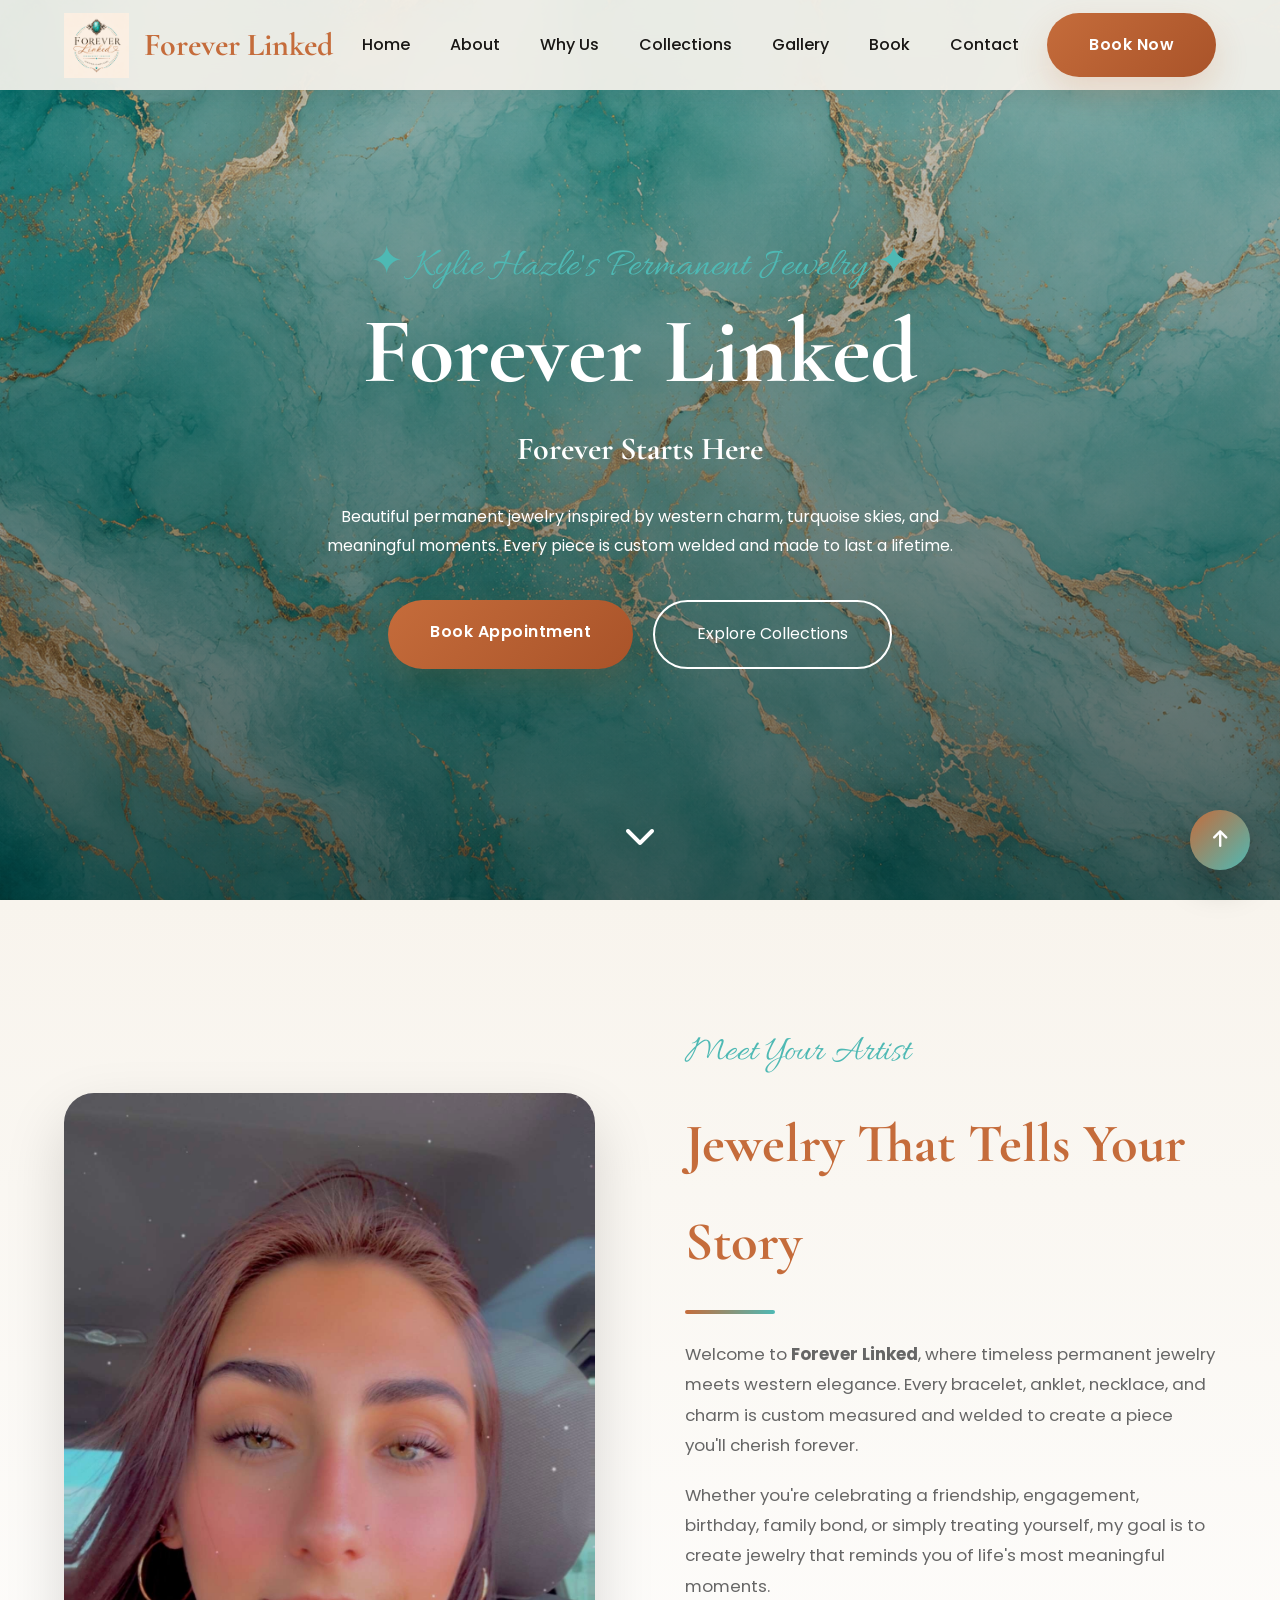
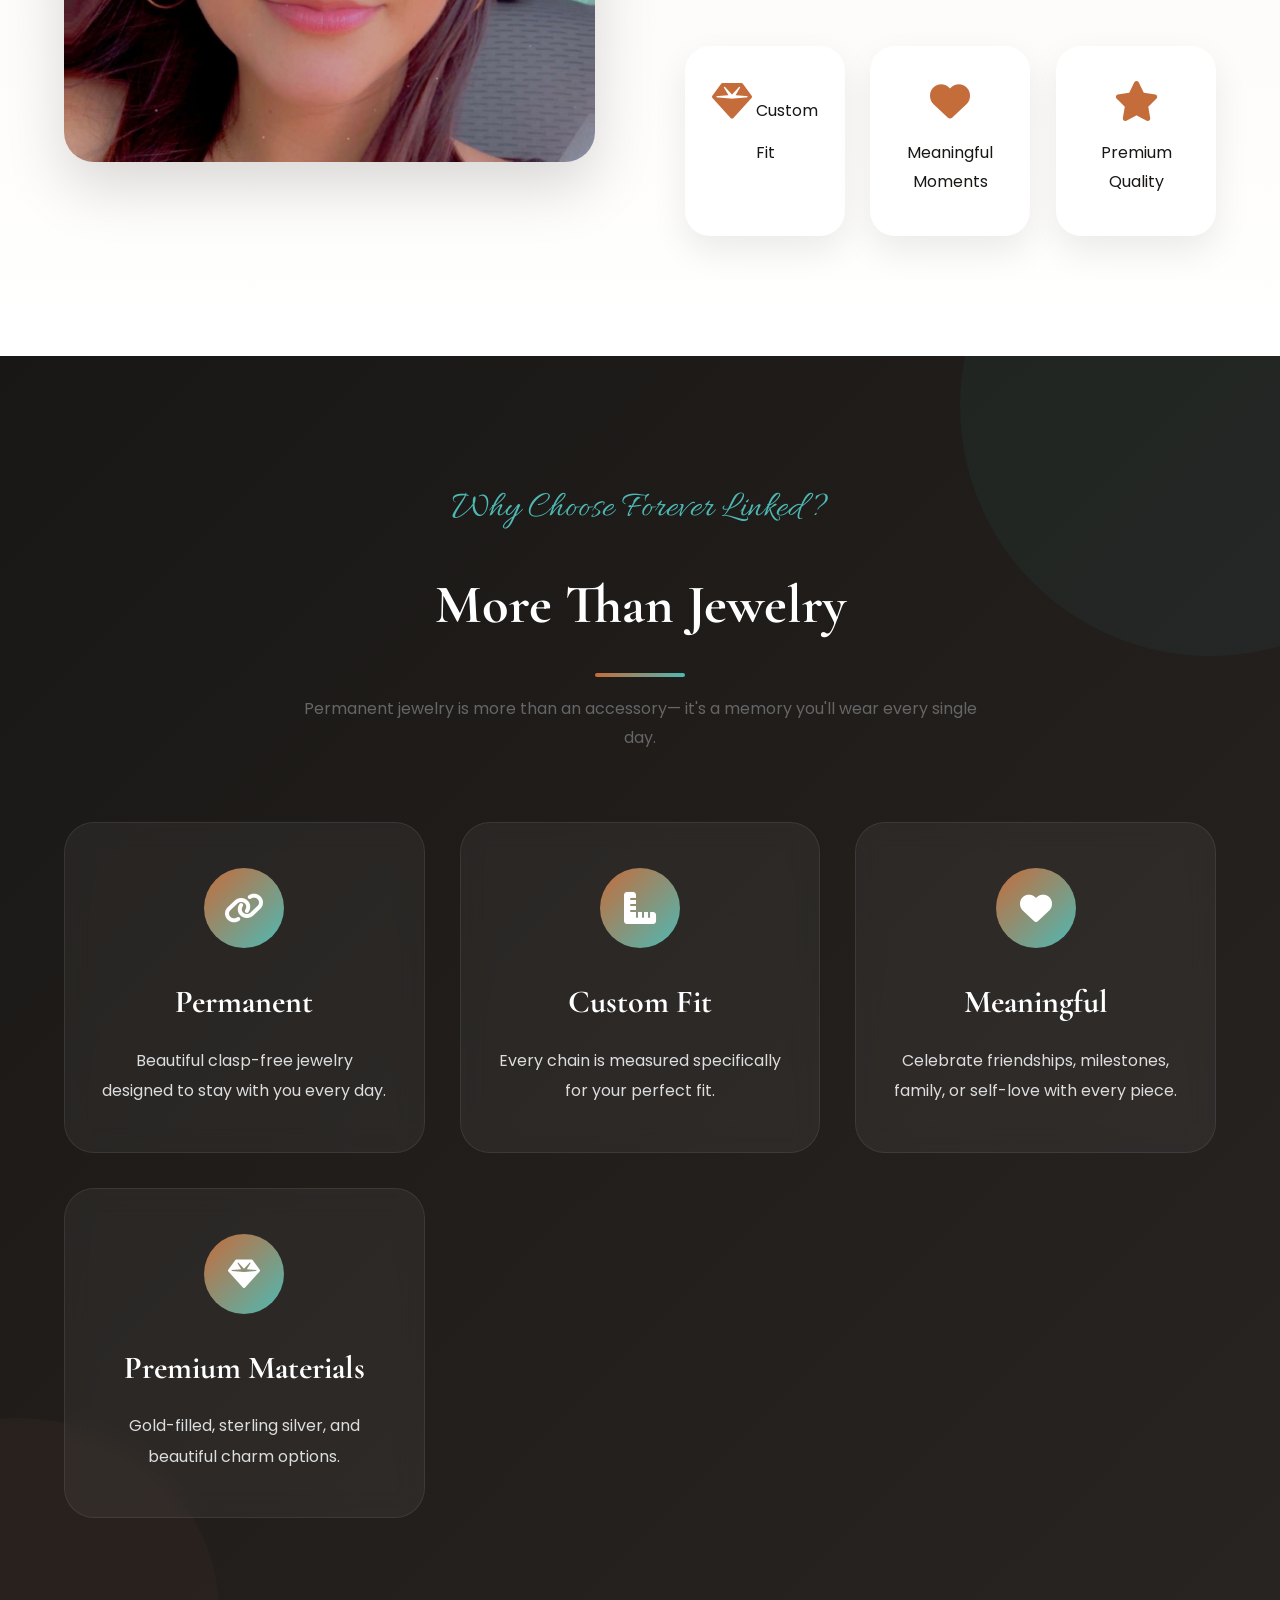
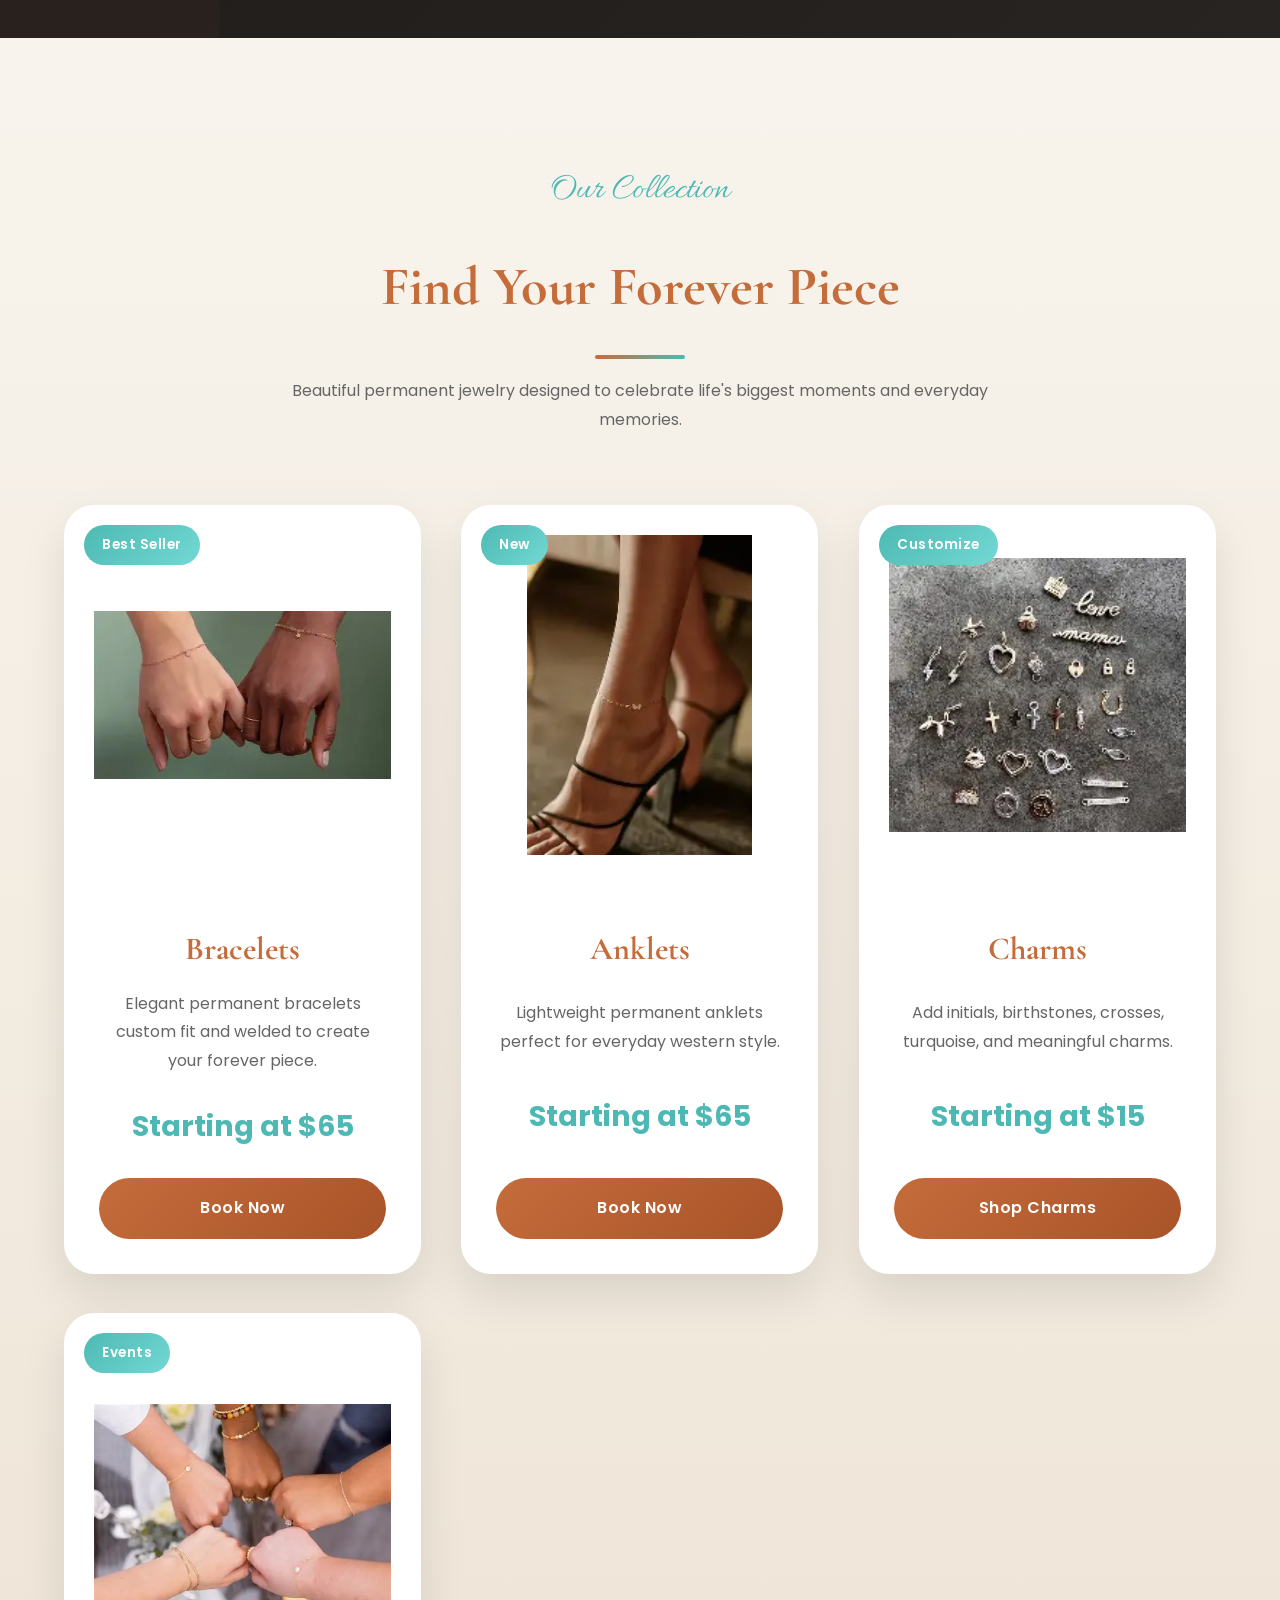
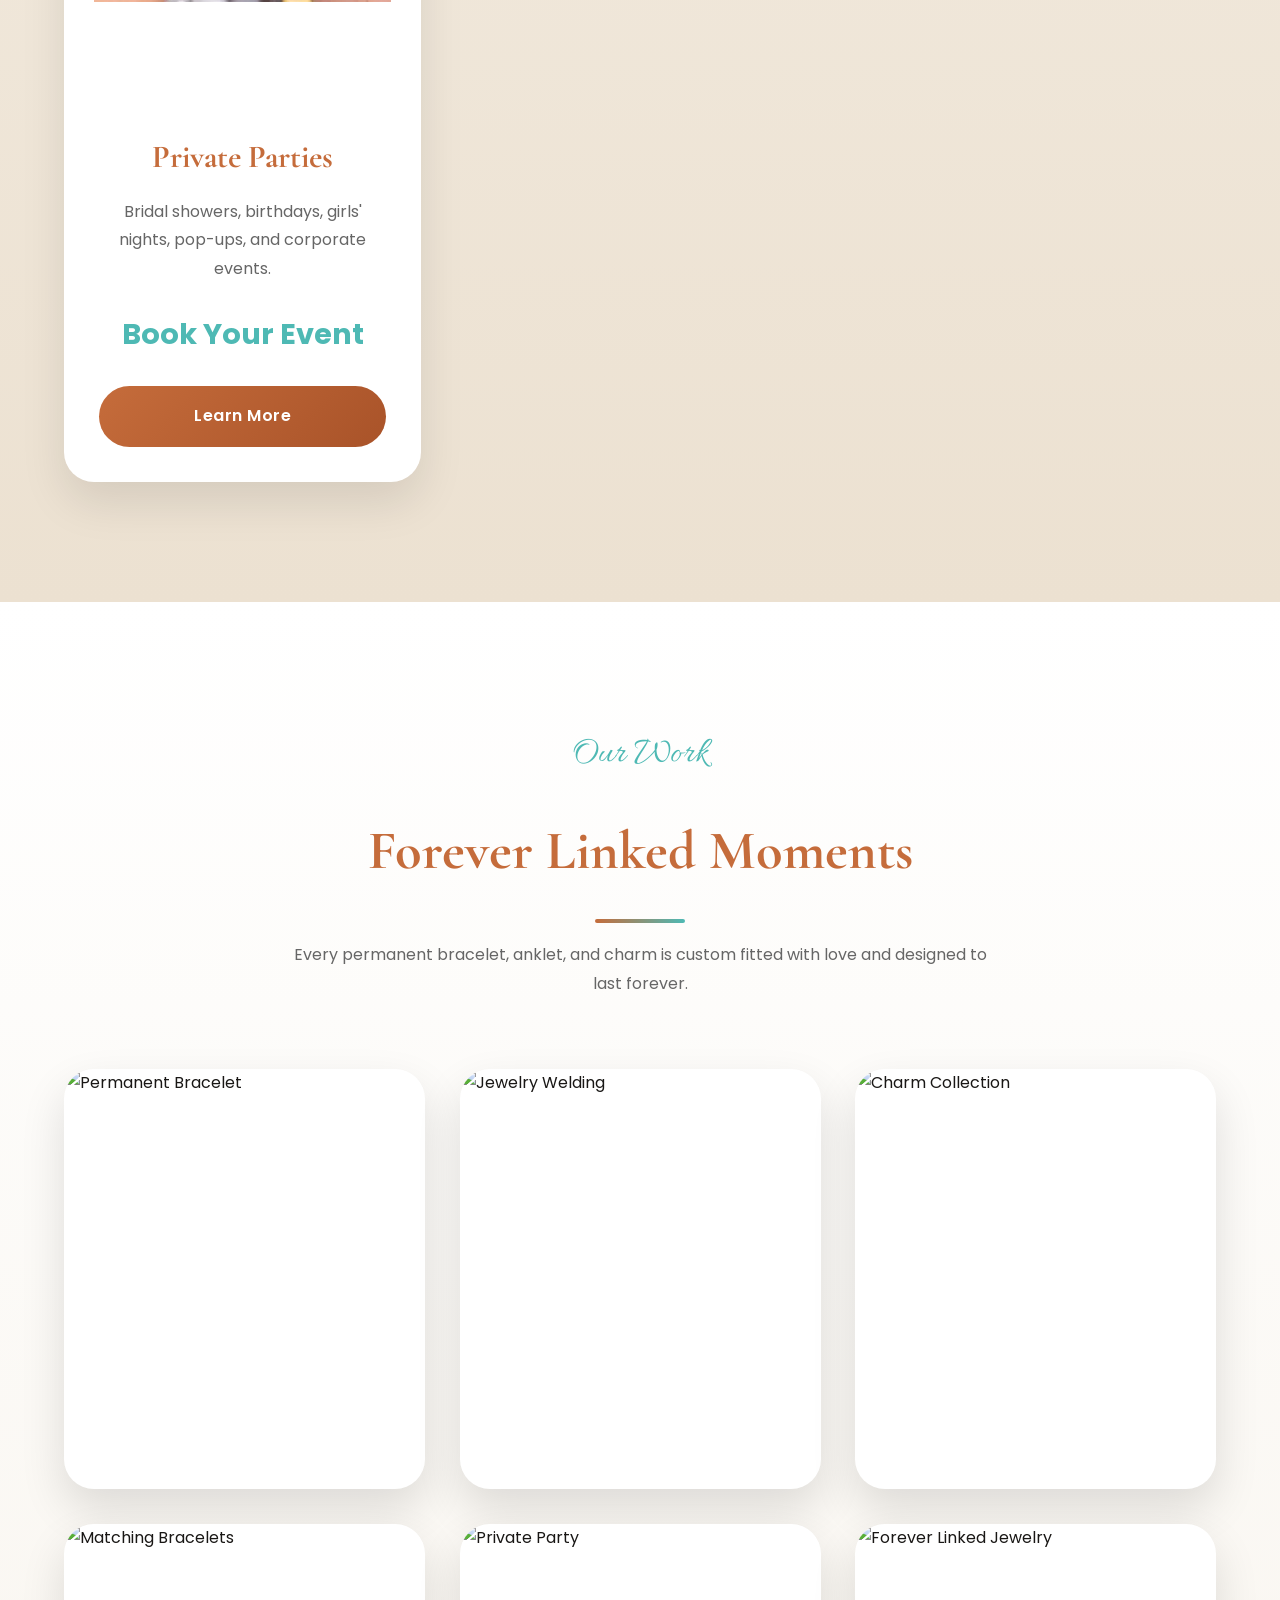
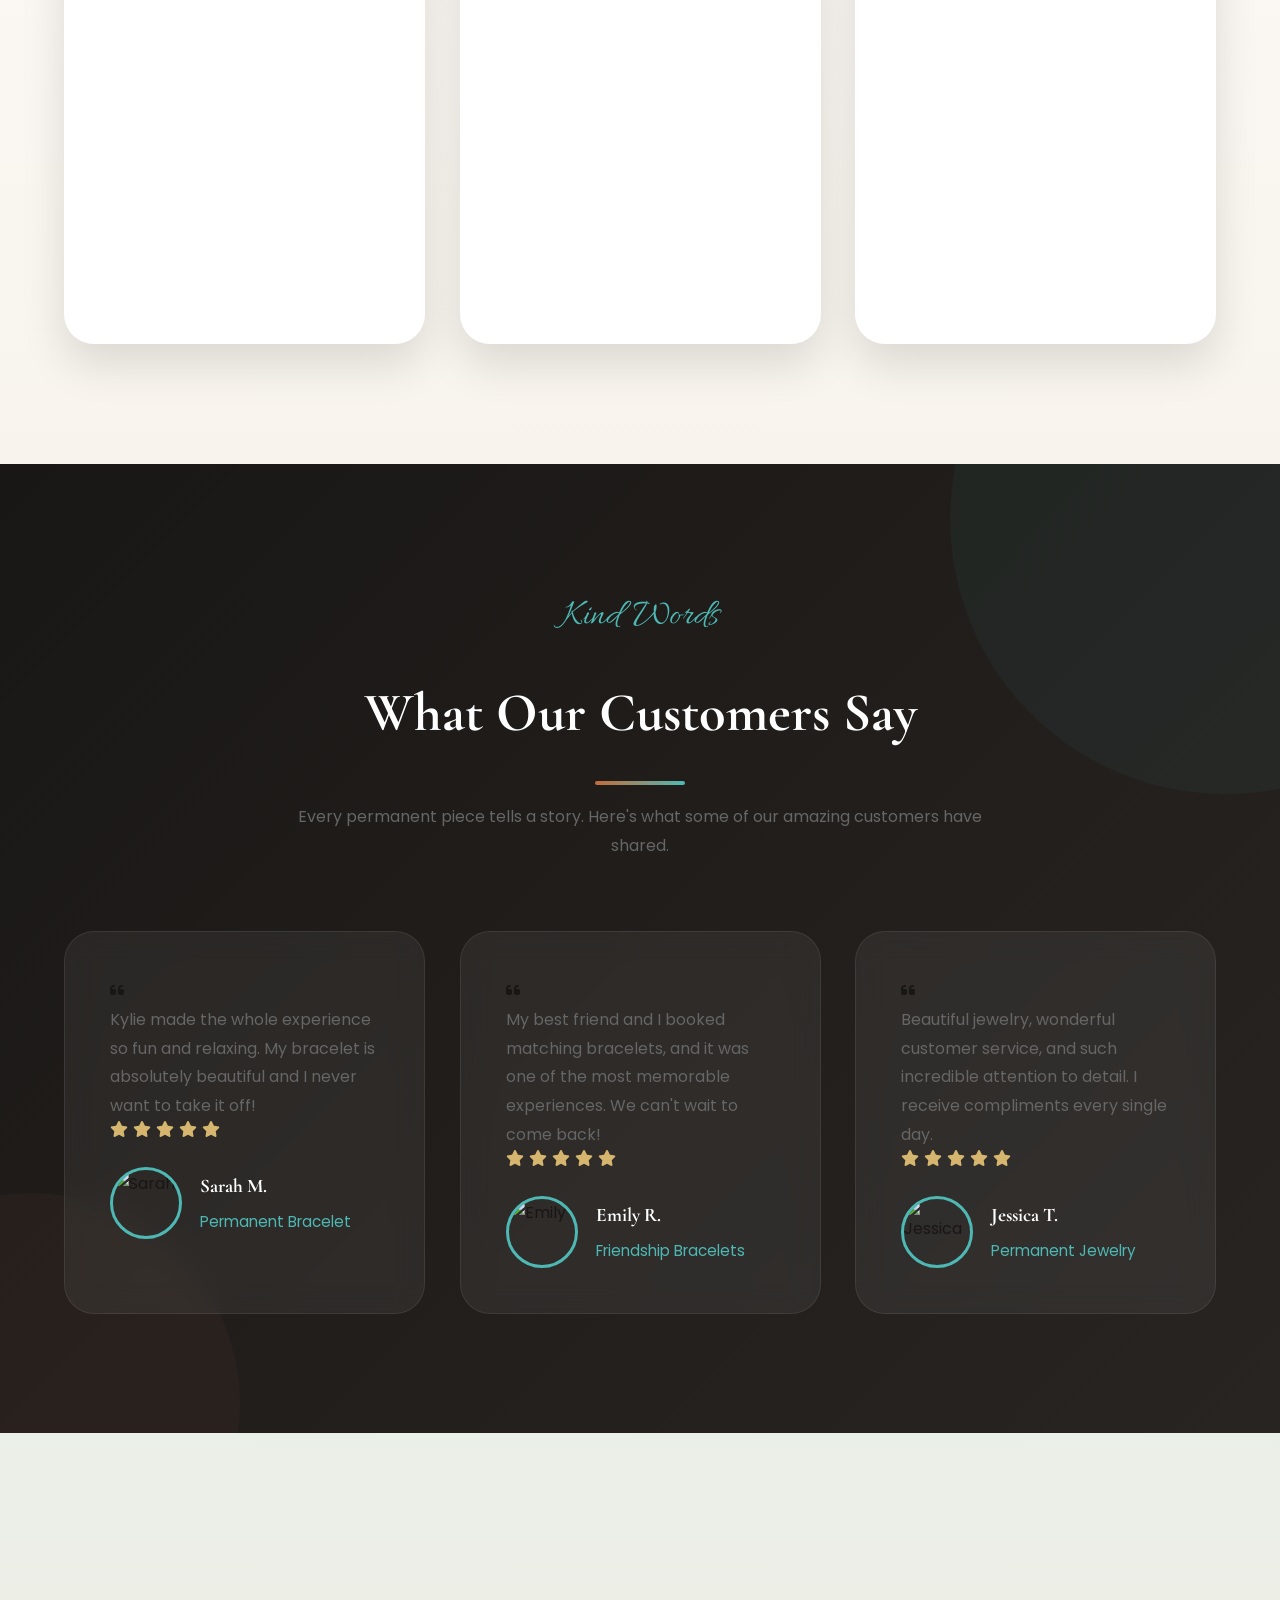
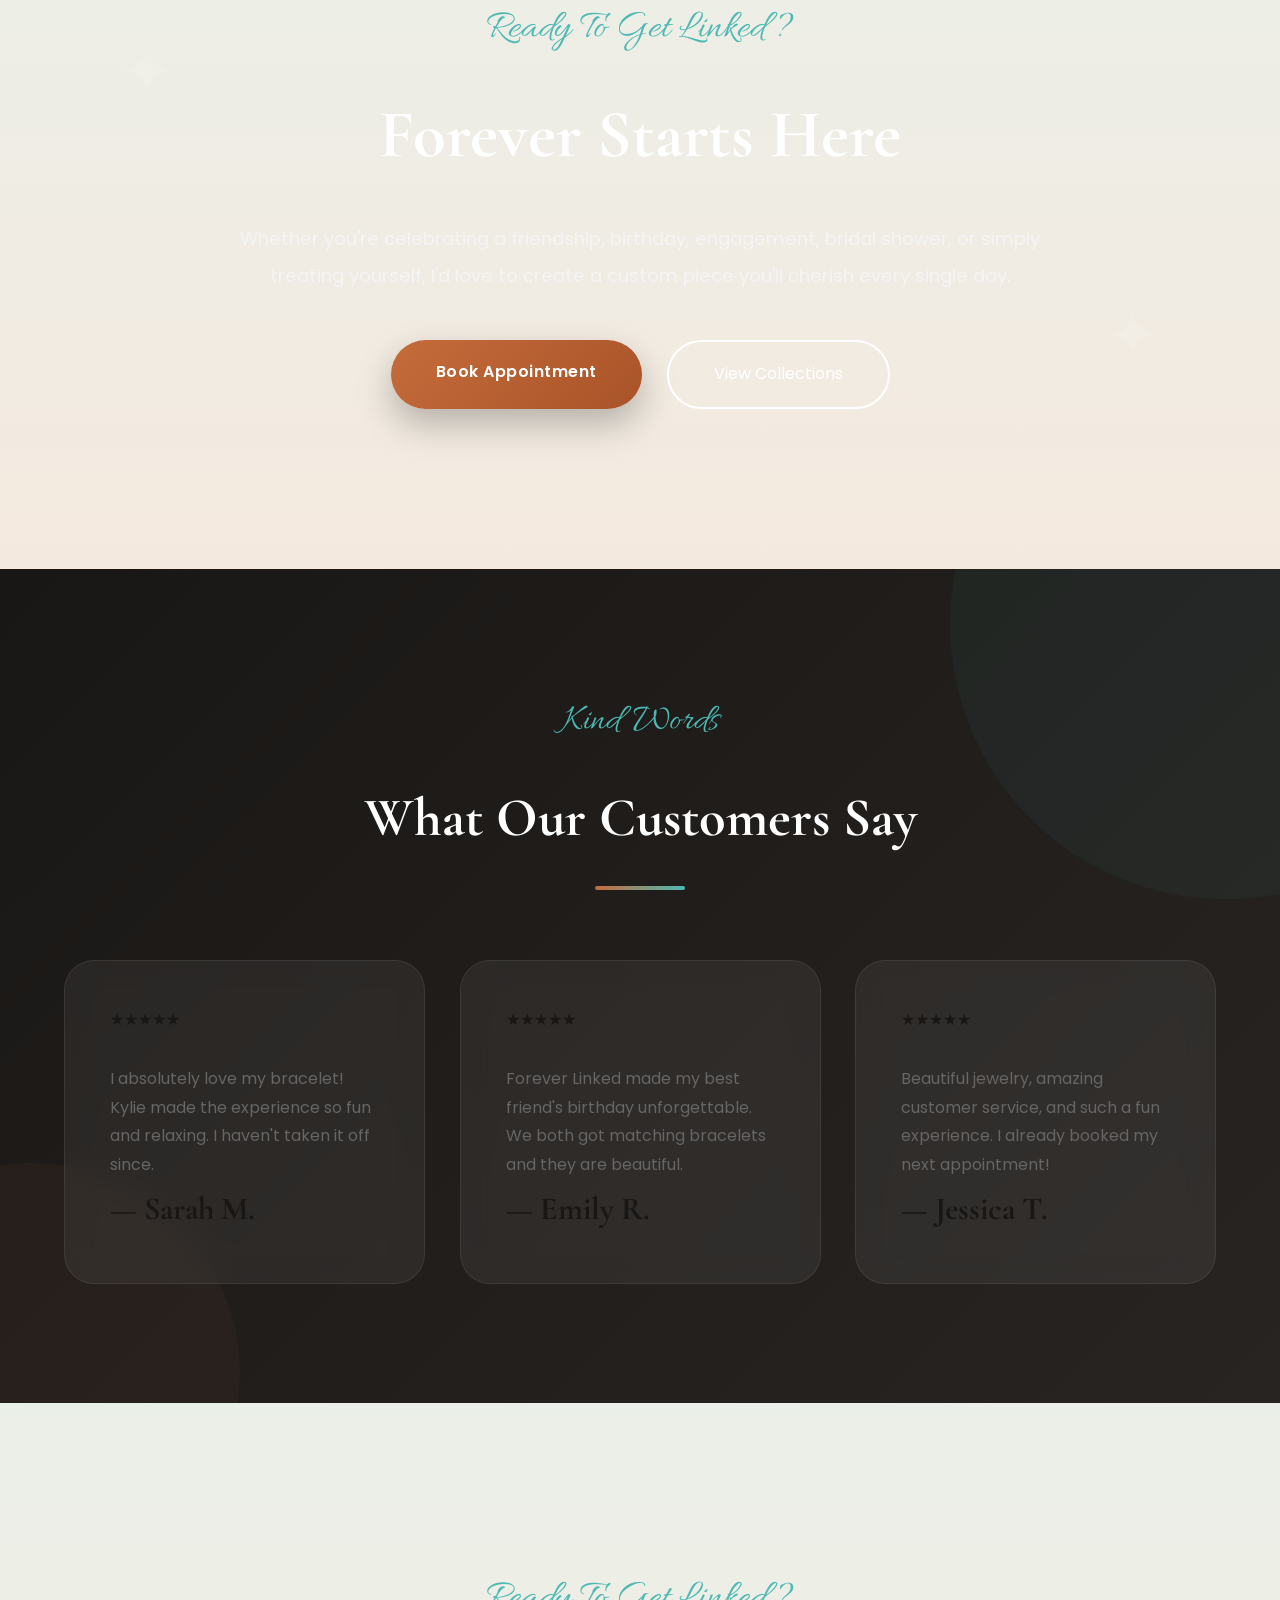
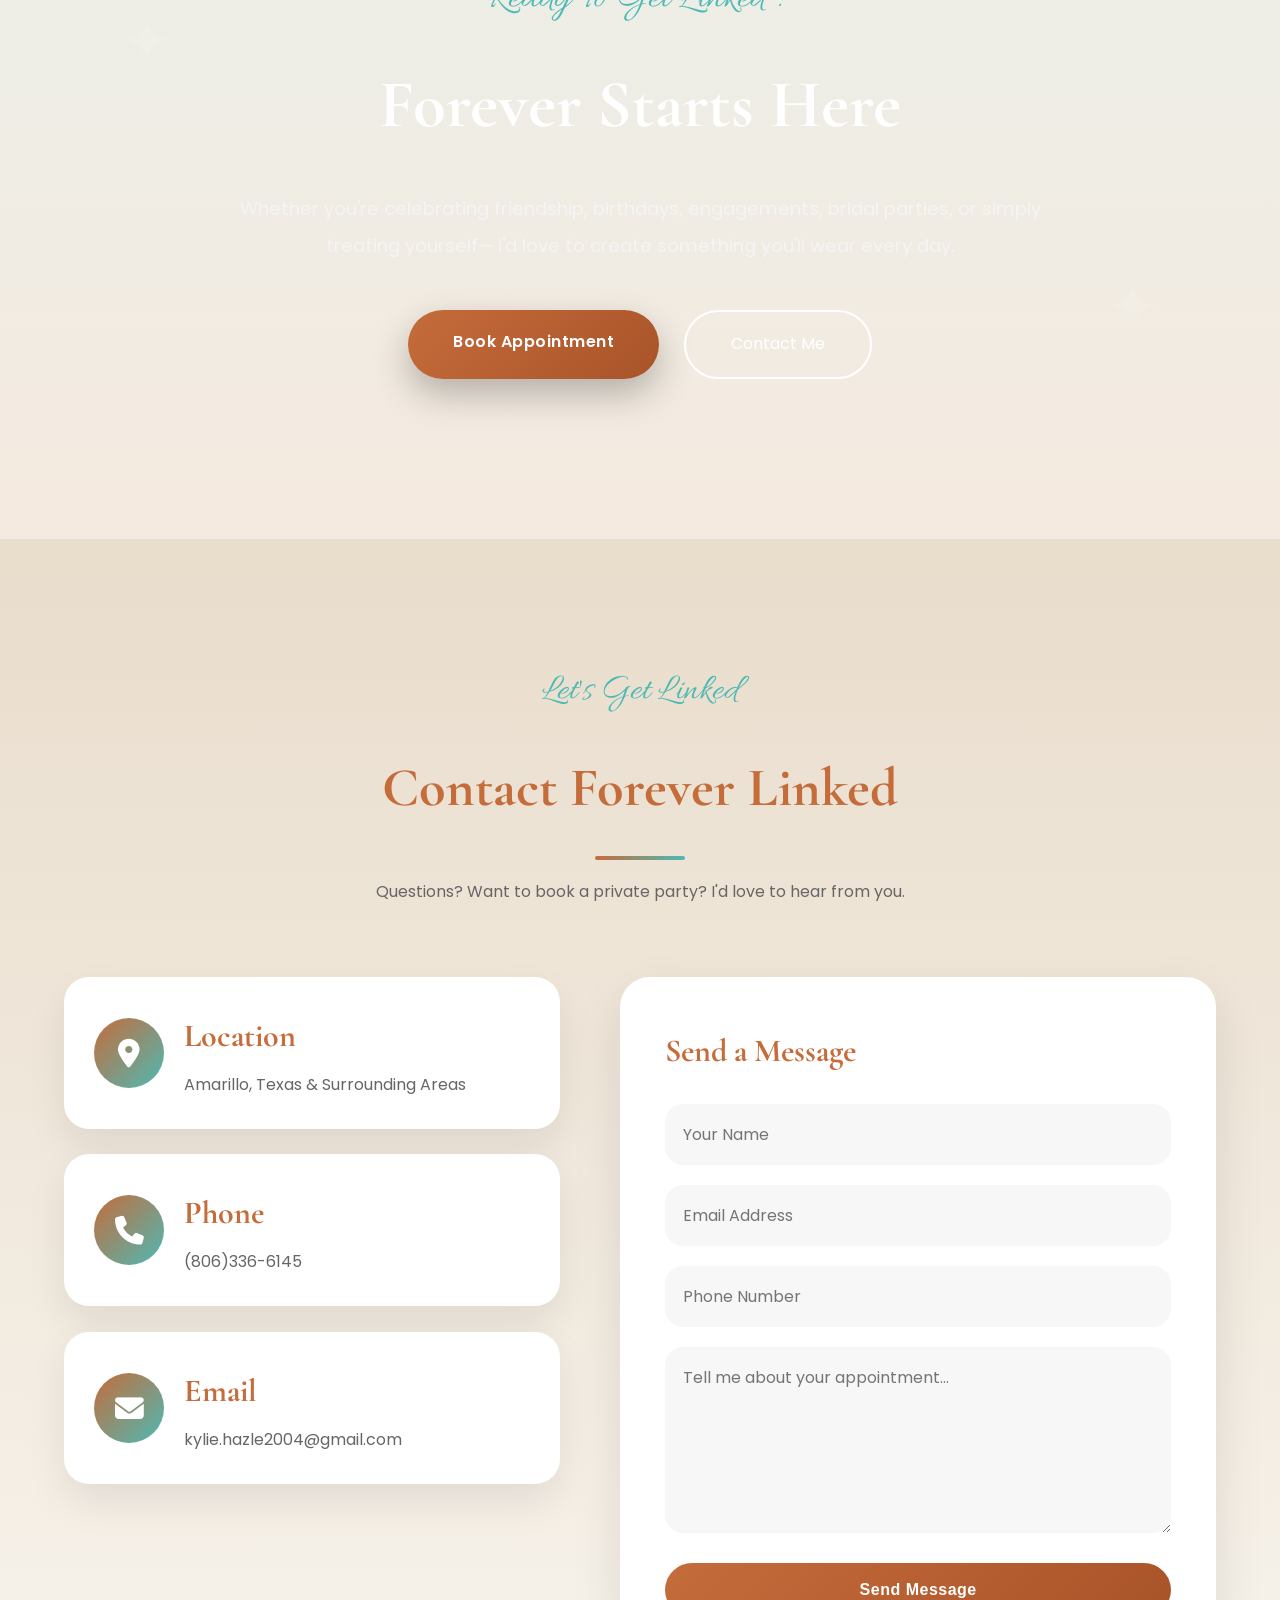
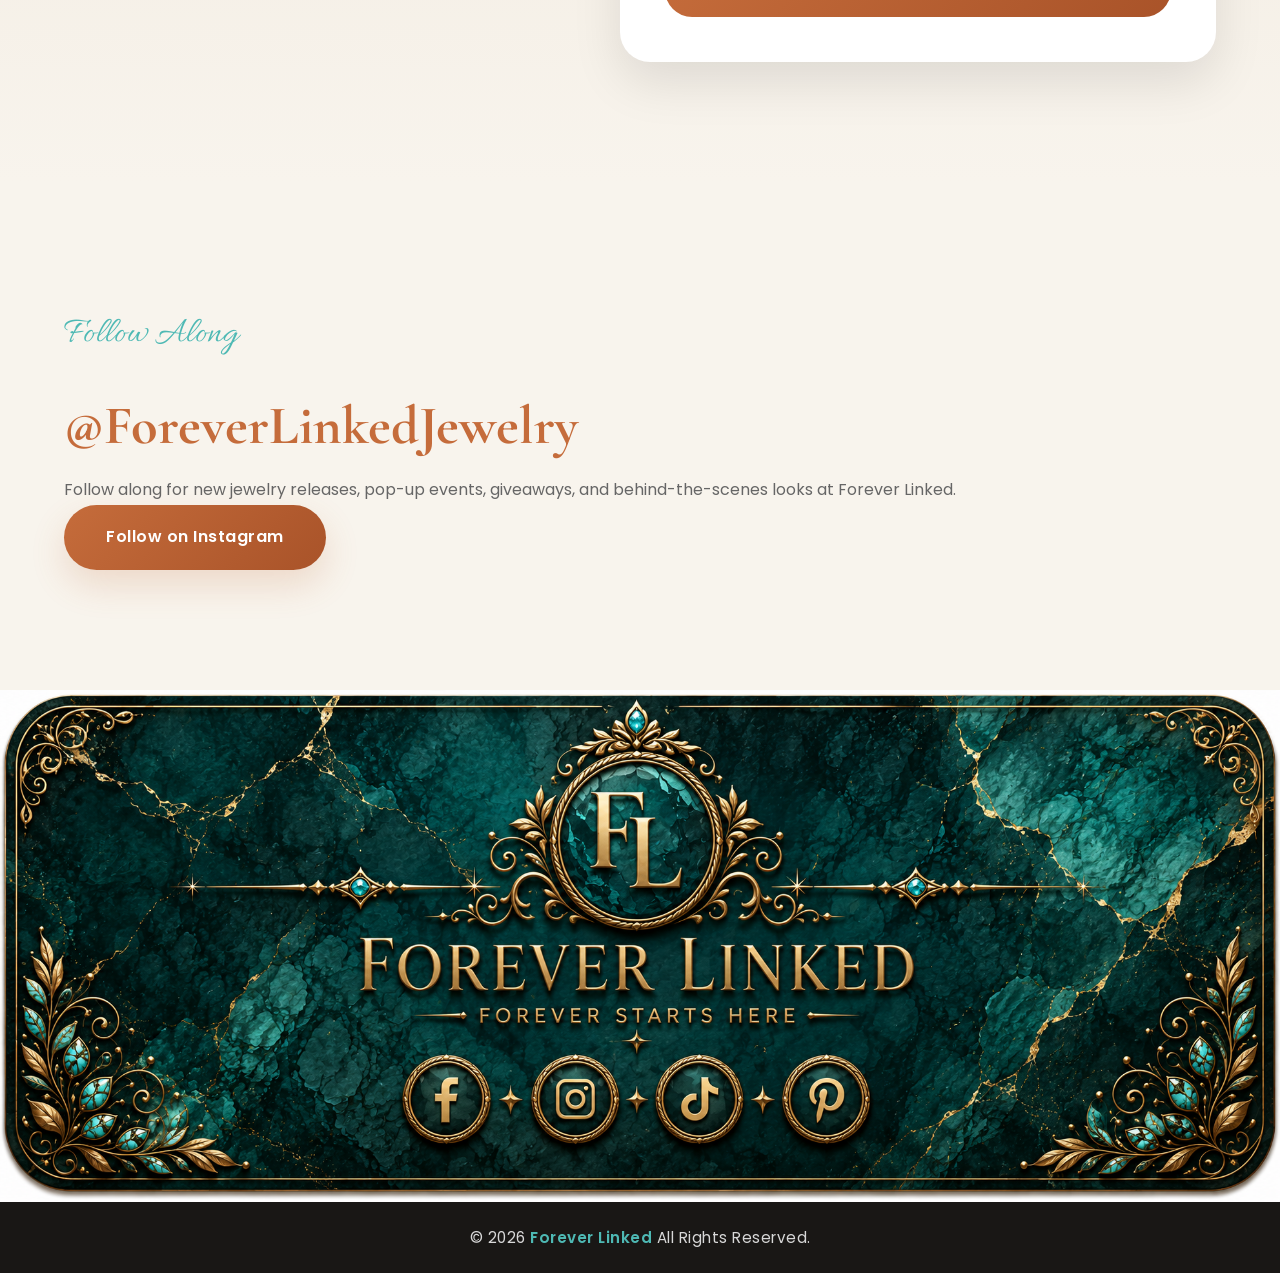
==== commit c1f9b6c9: "Update index.html" ====
--- a/index.html
+++ b/index.html
@@ -1375,7 +1375,7 @@
 
                         <h3>Phone</h3>
 
-                        <p>(806) 336-6145</p>
+                        <p>(806)336-6145</p>
 
                     </div>
 
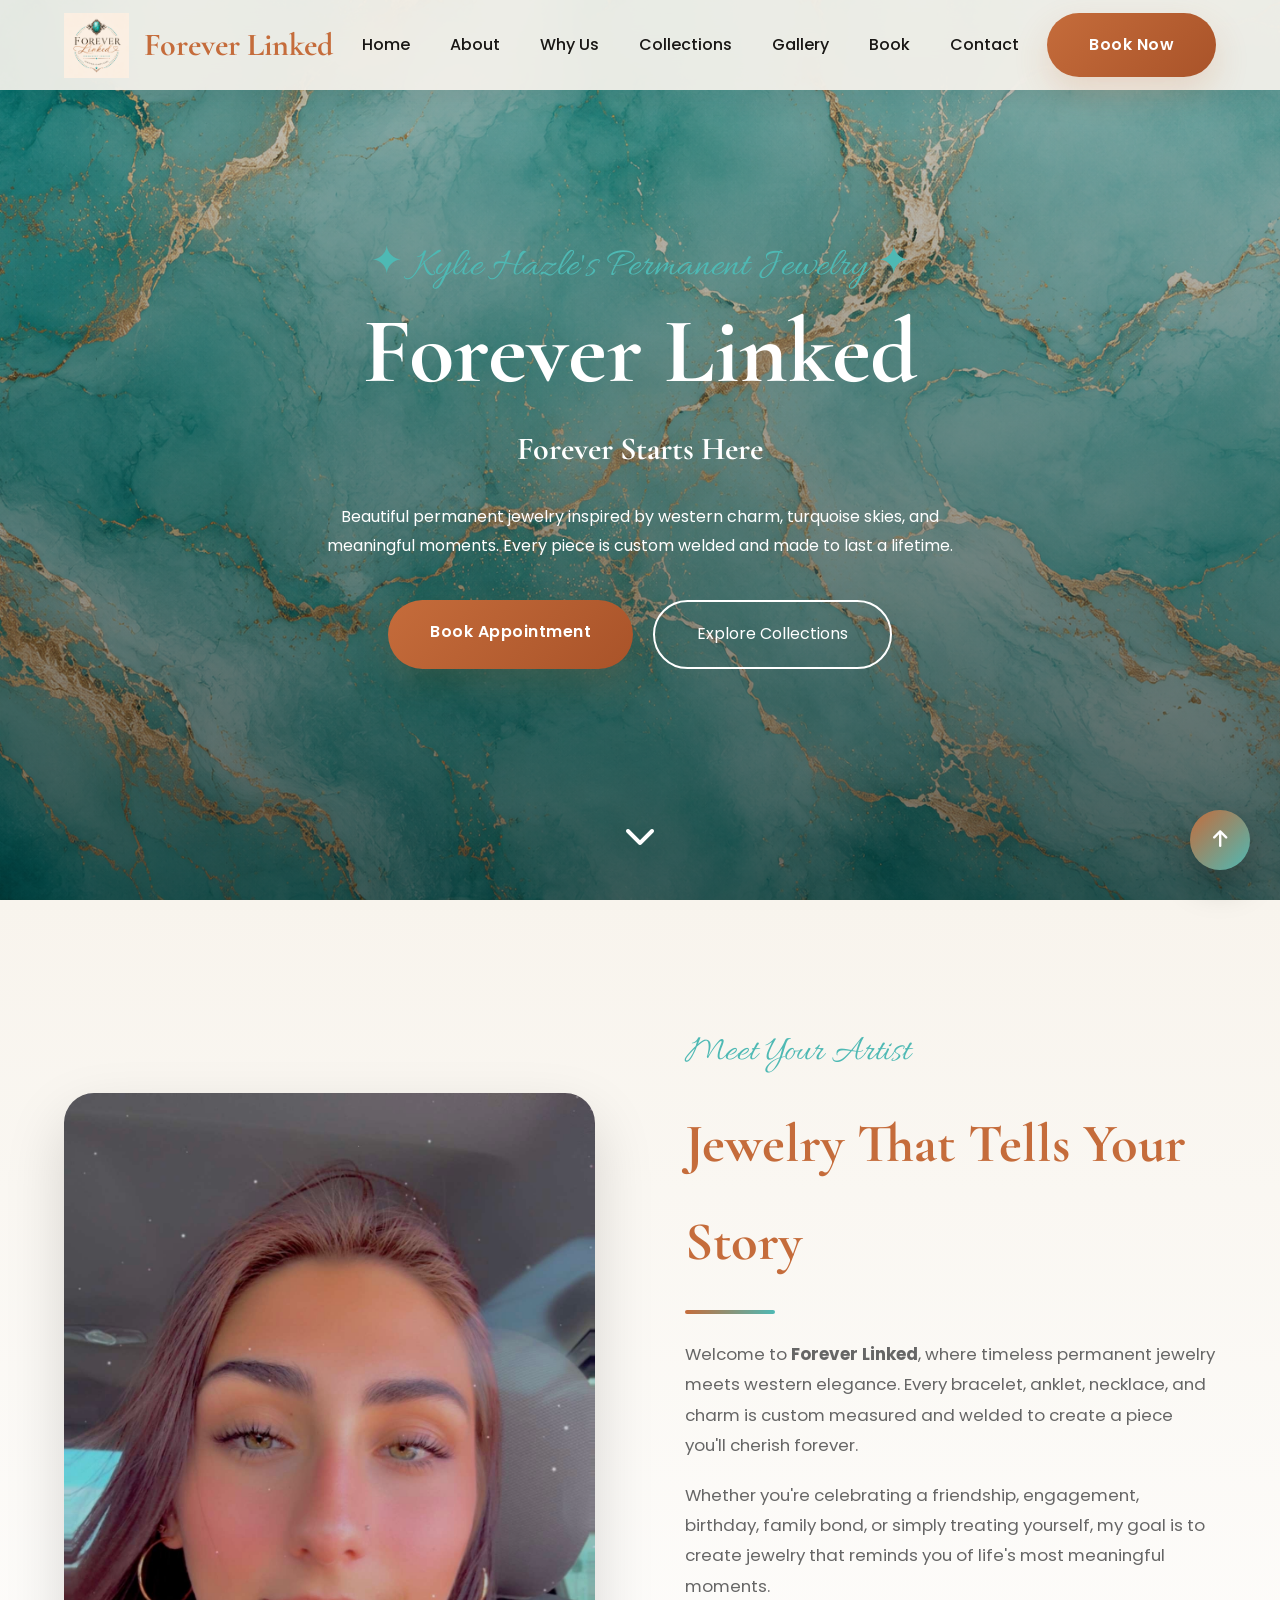
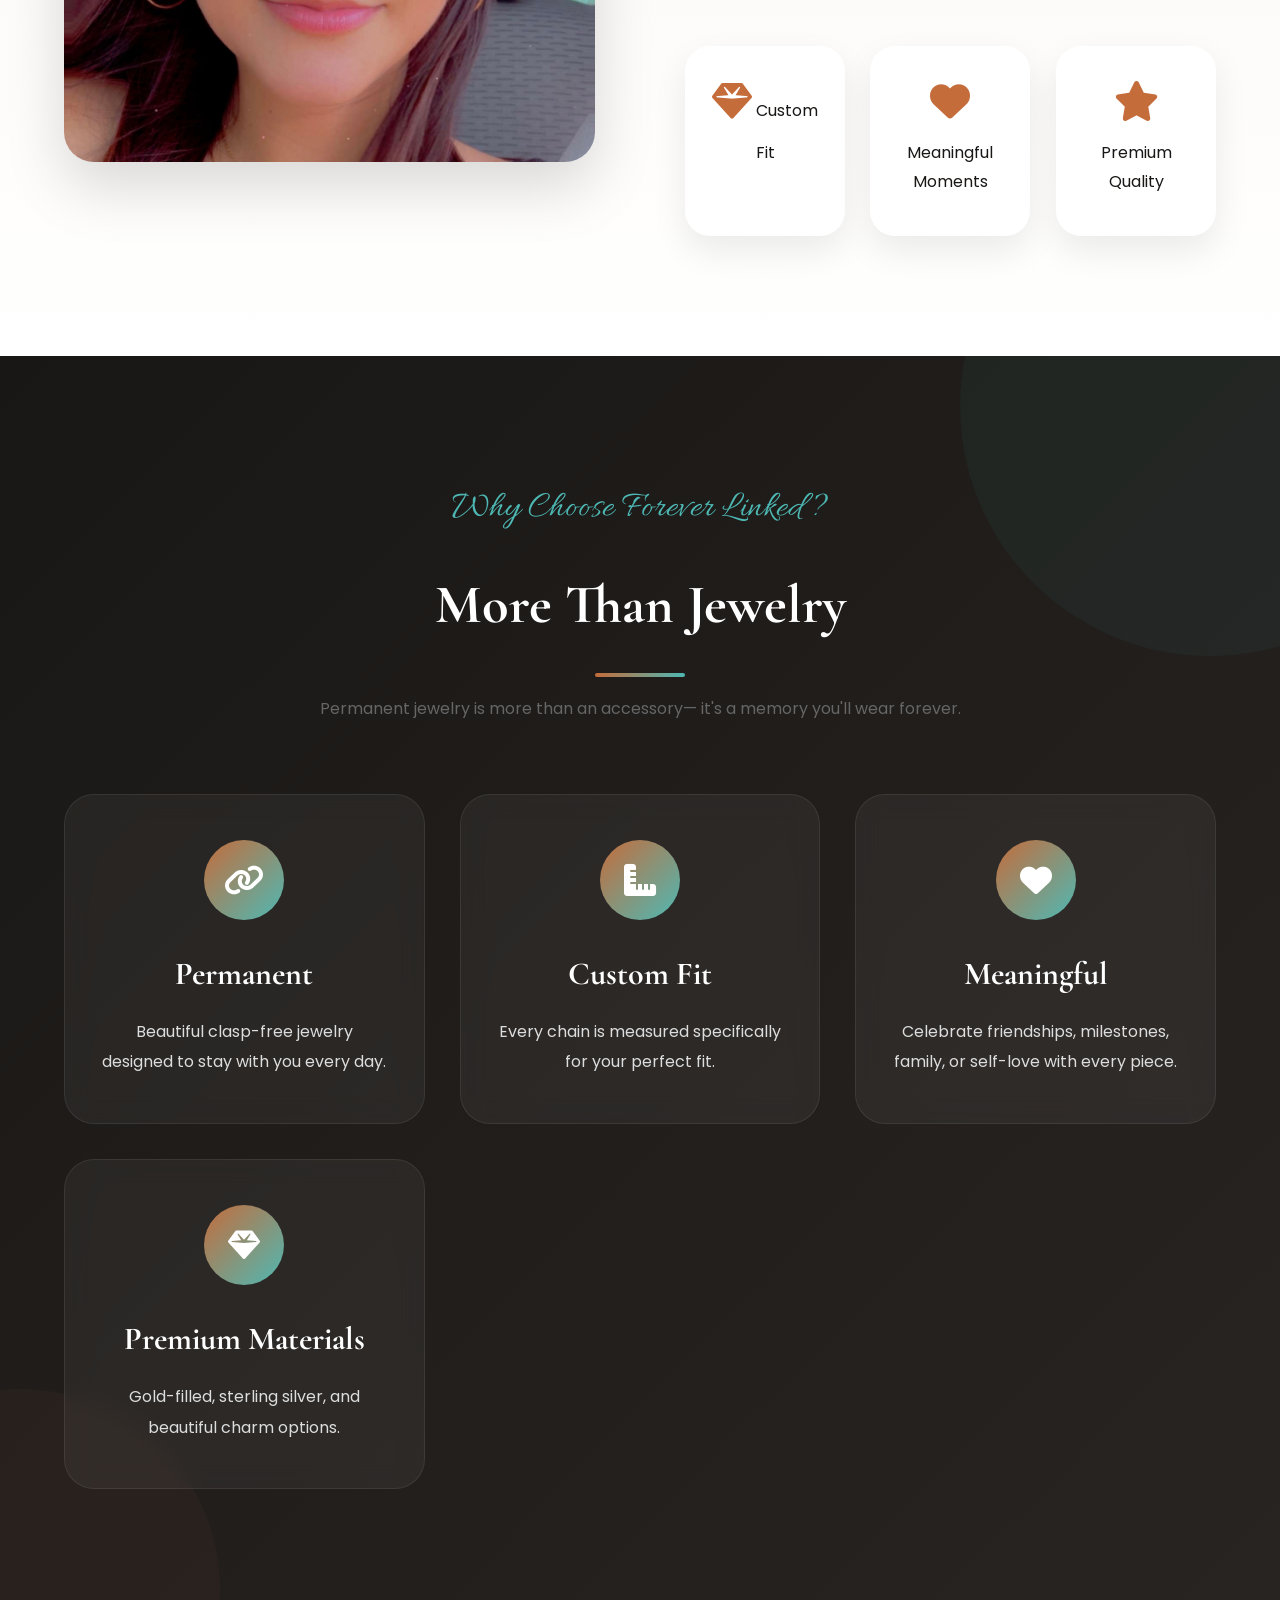
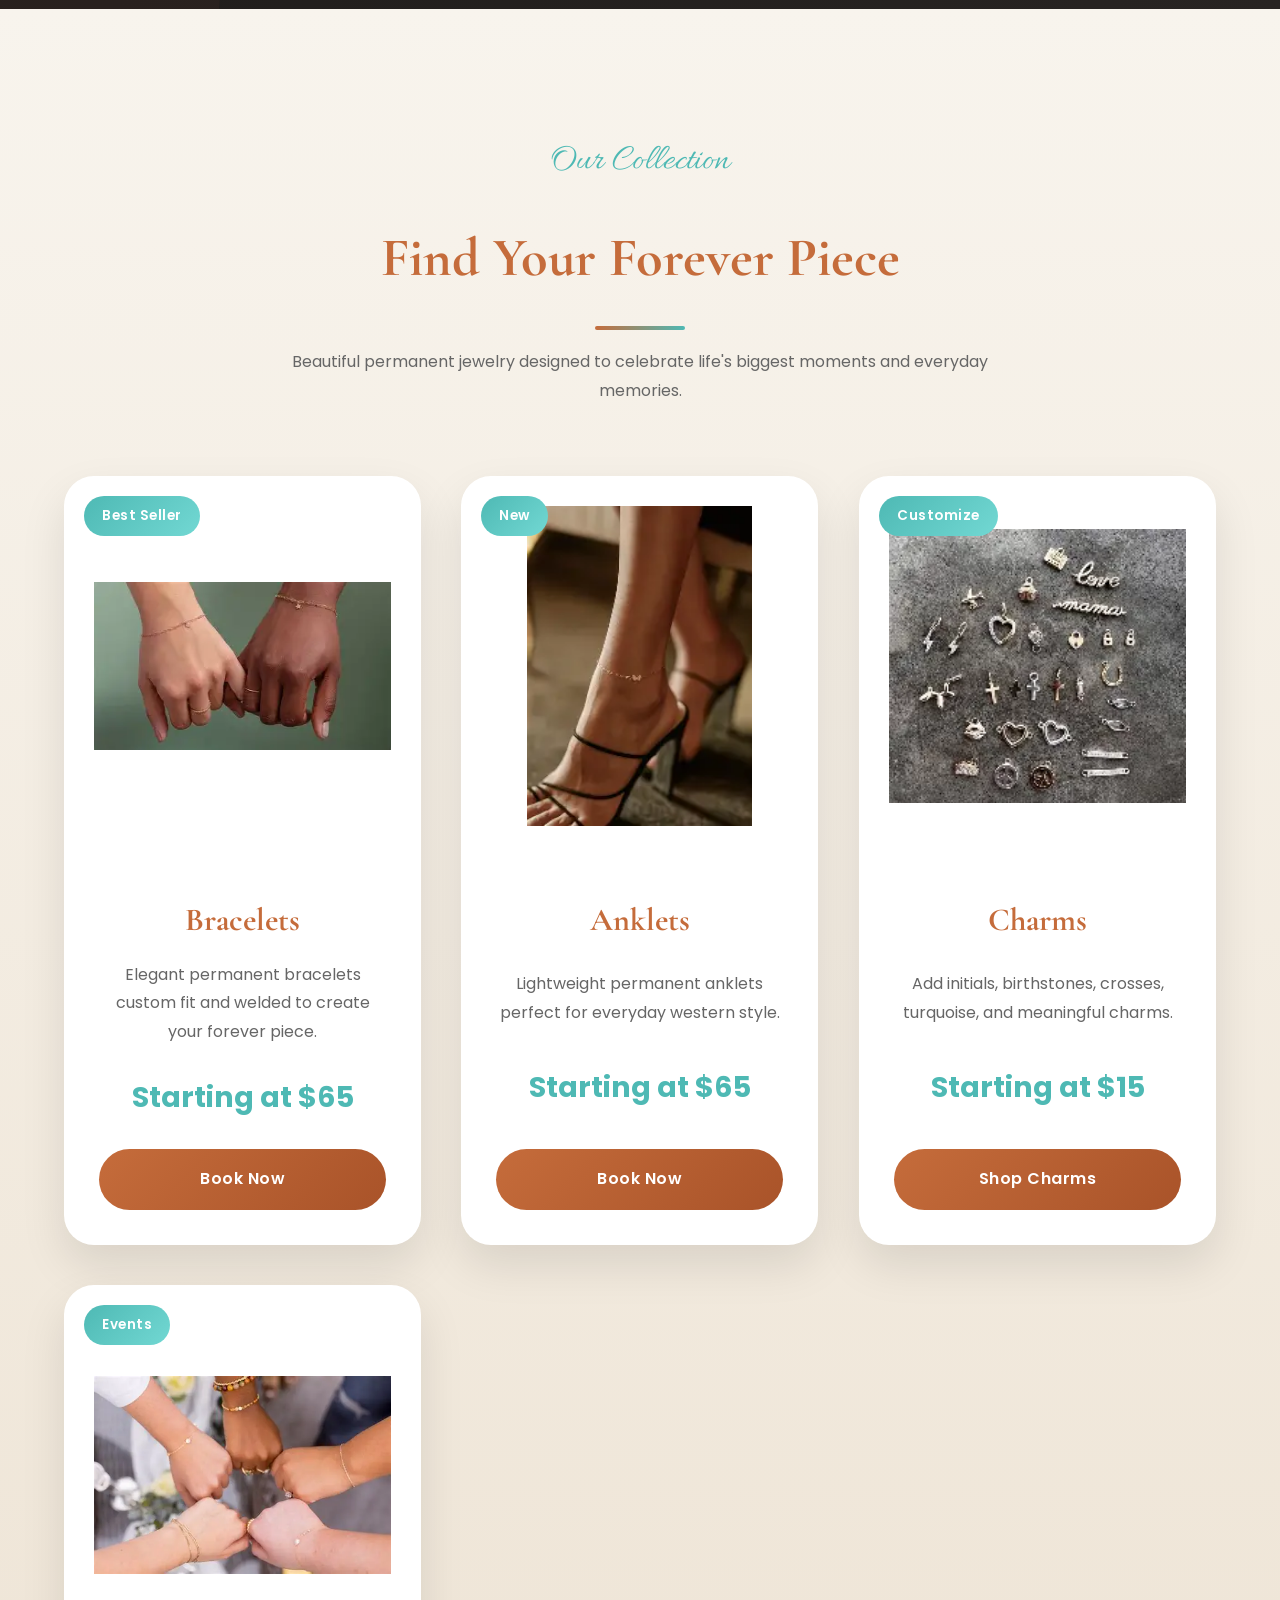
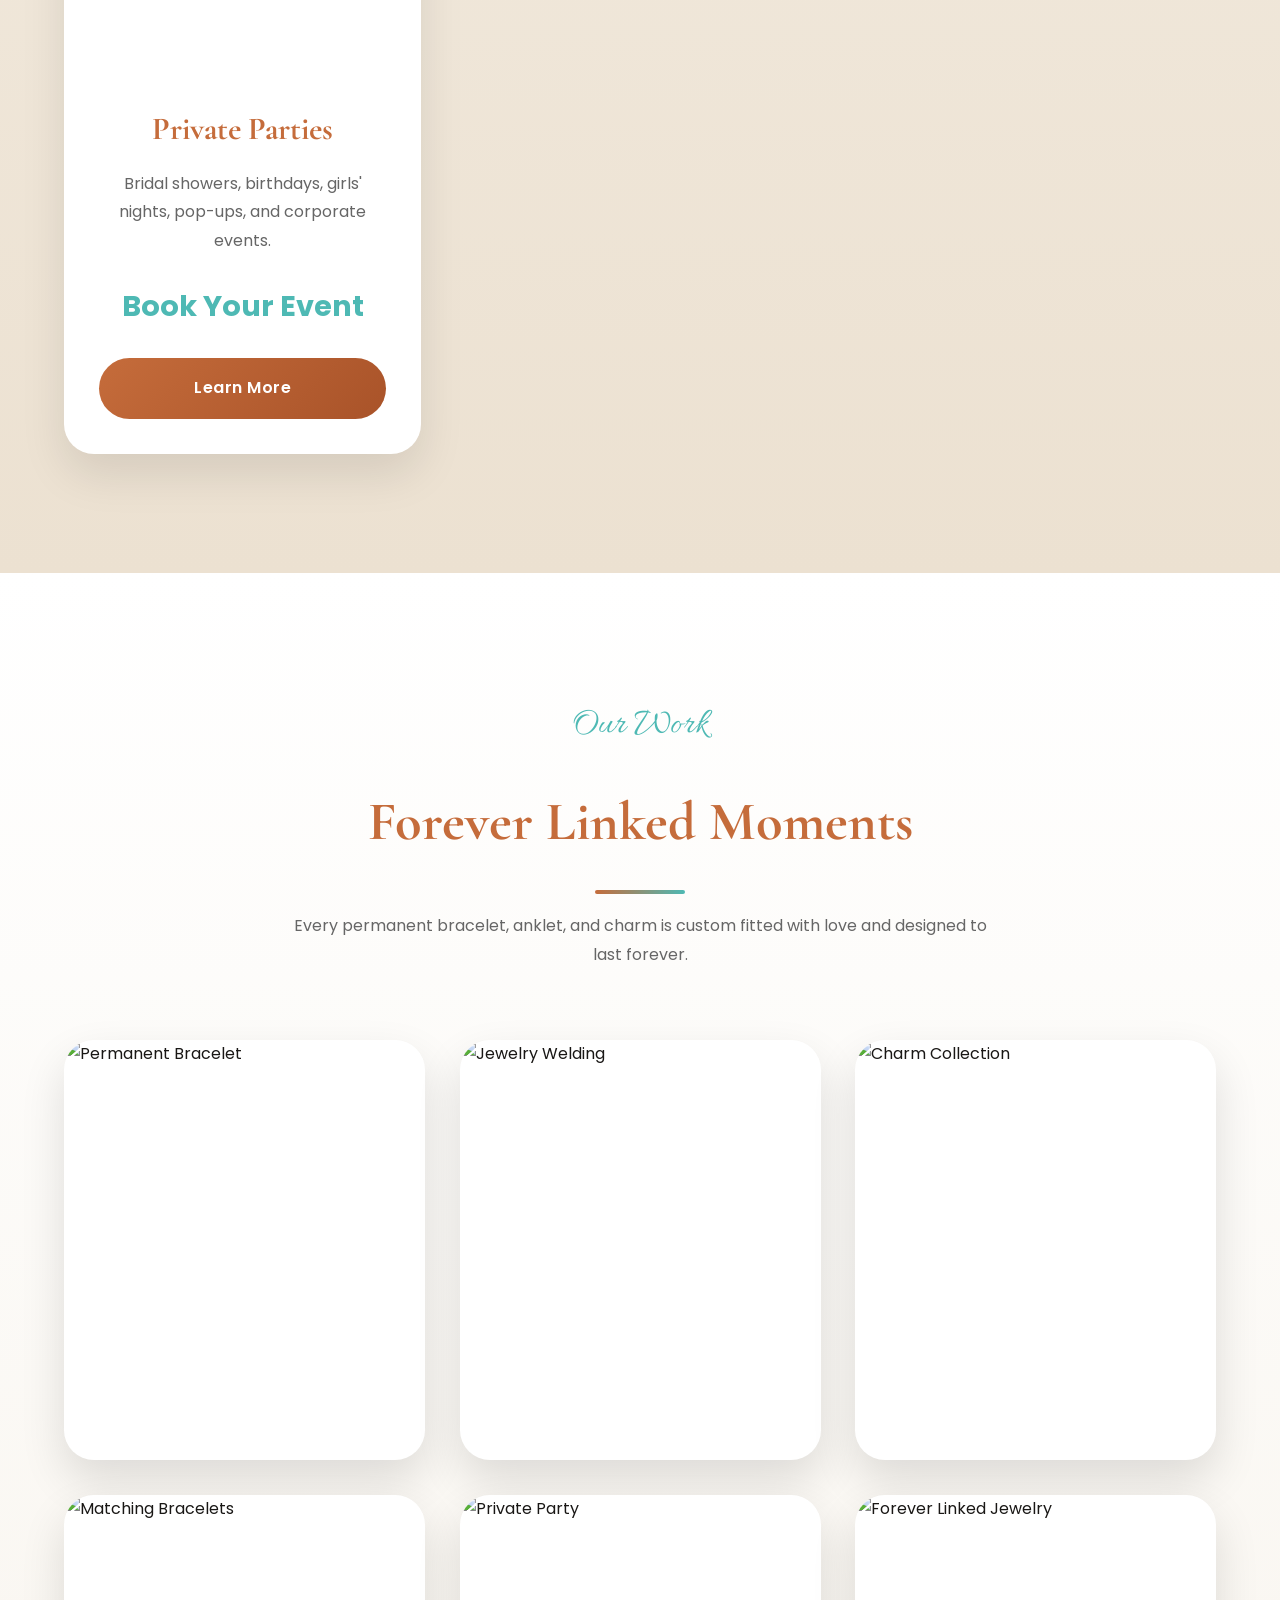
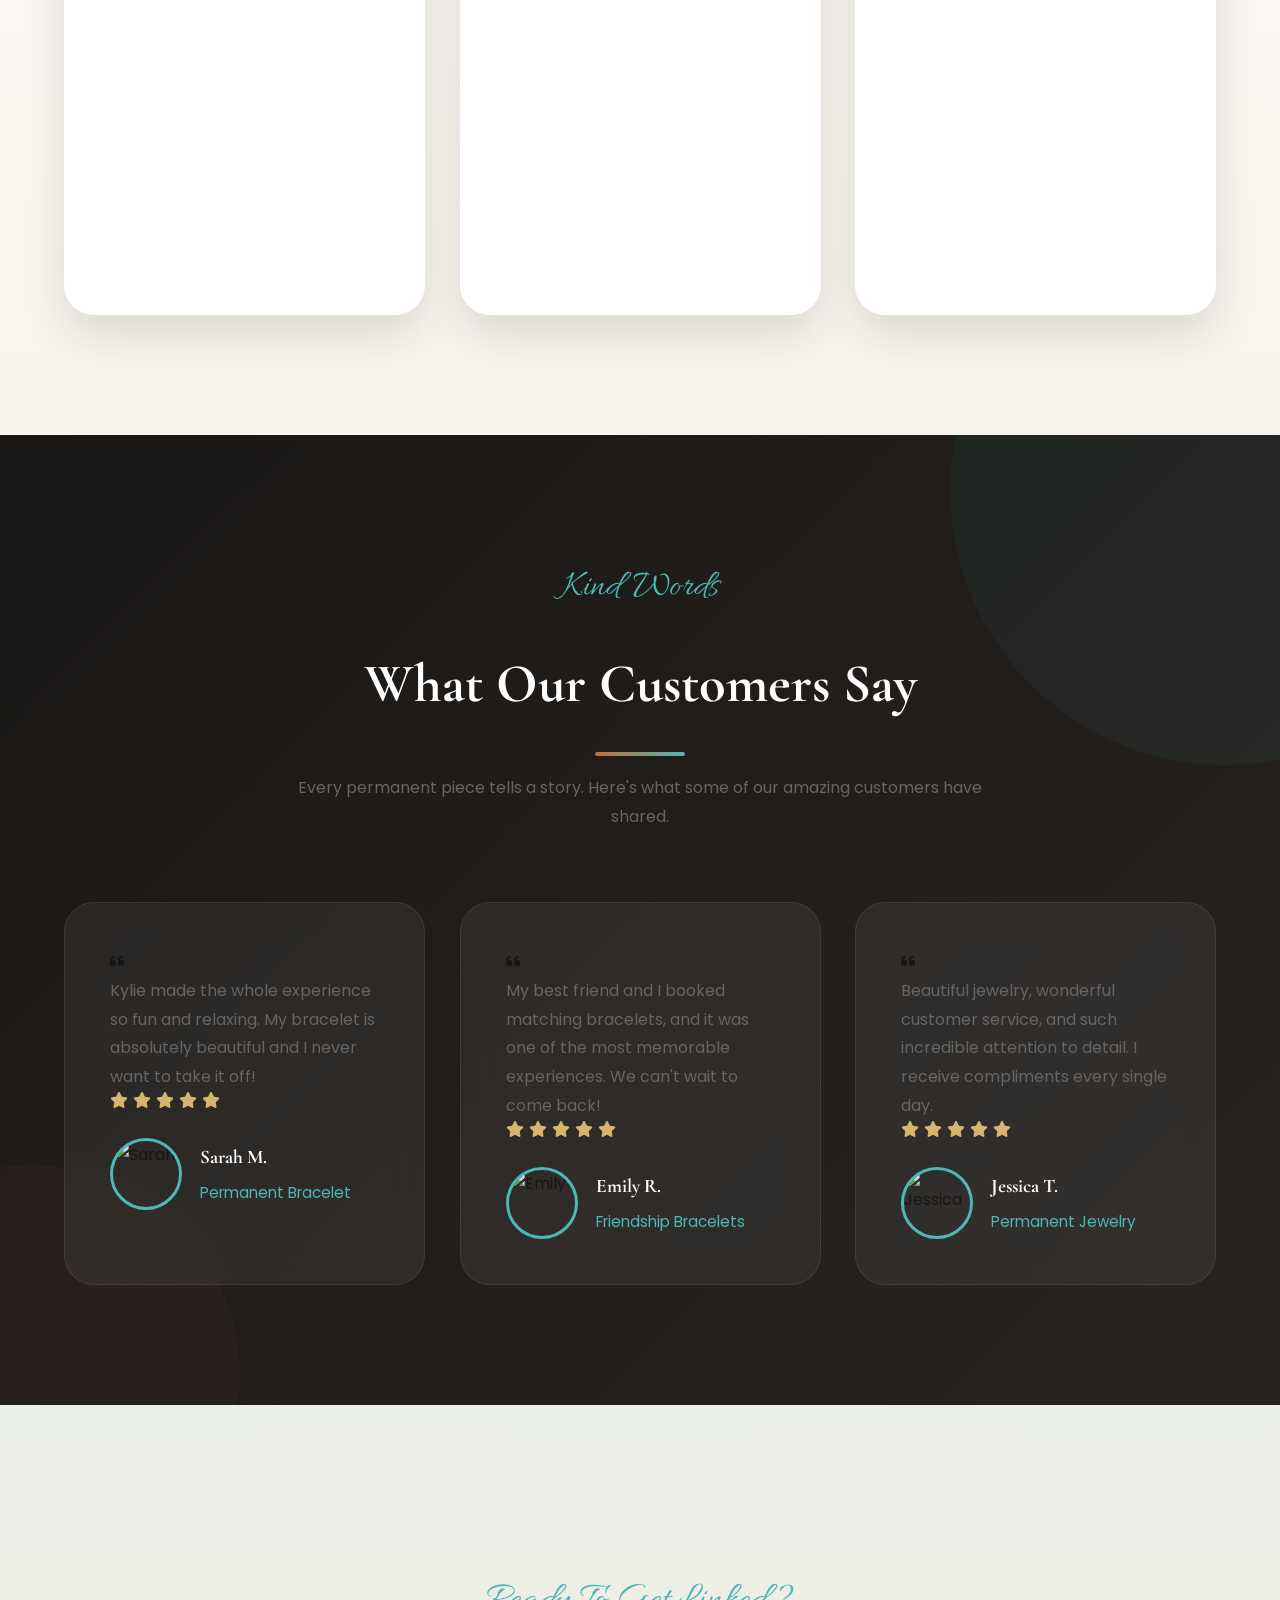
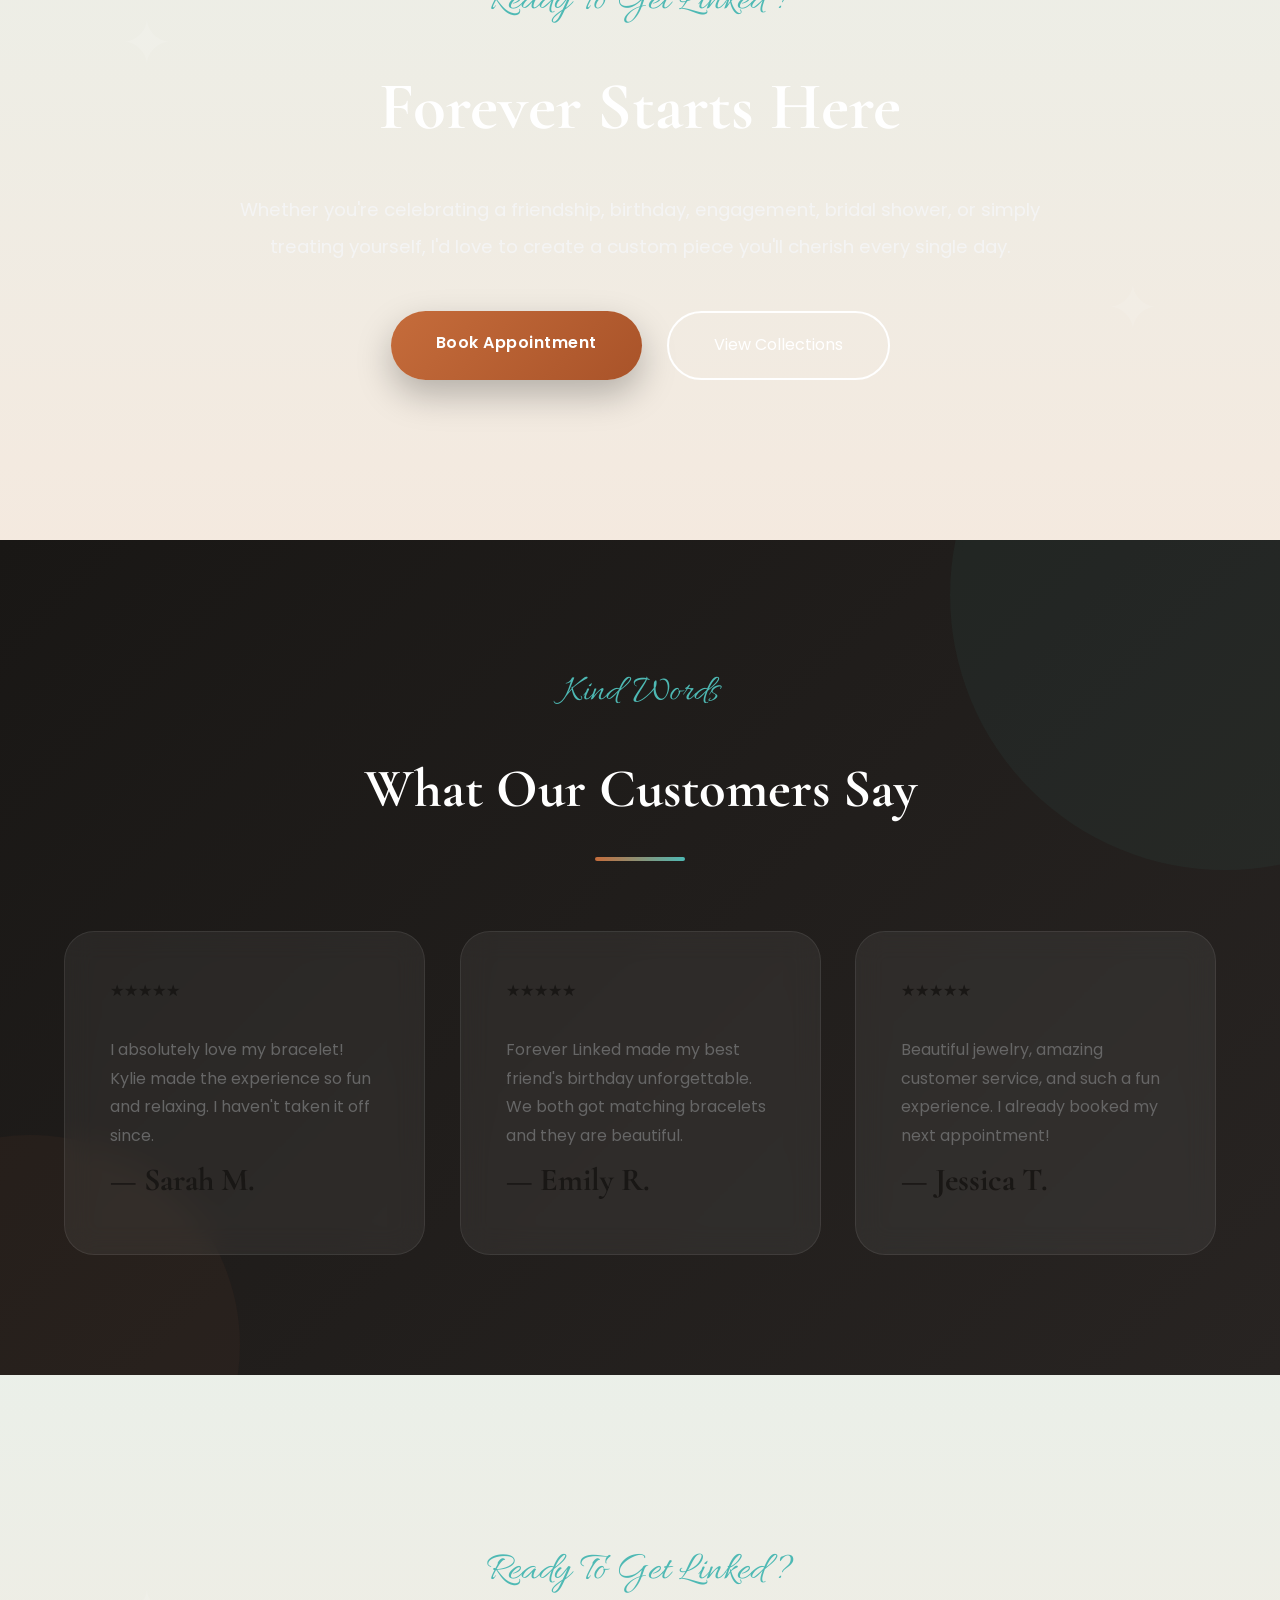
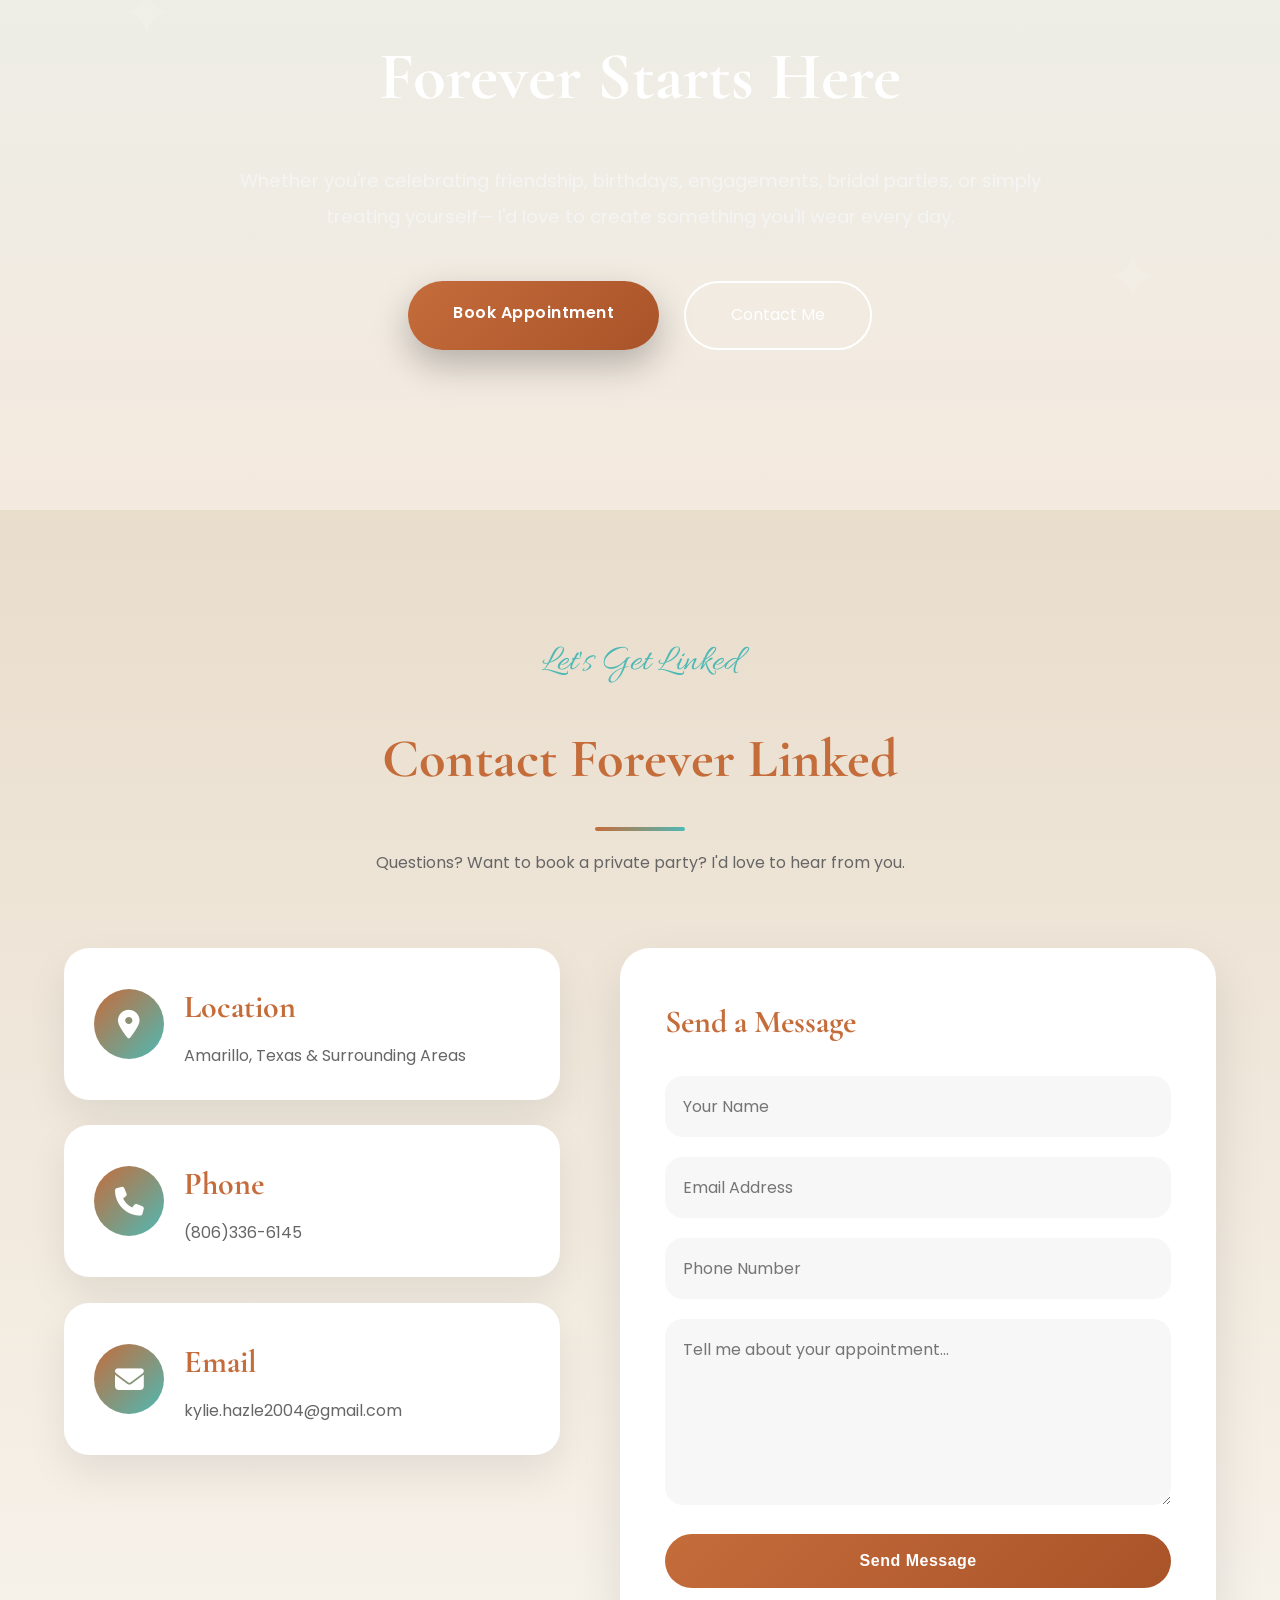
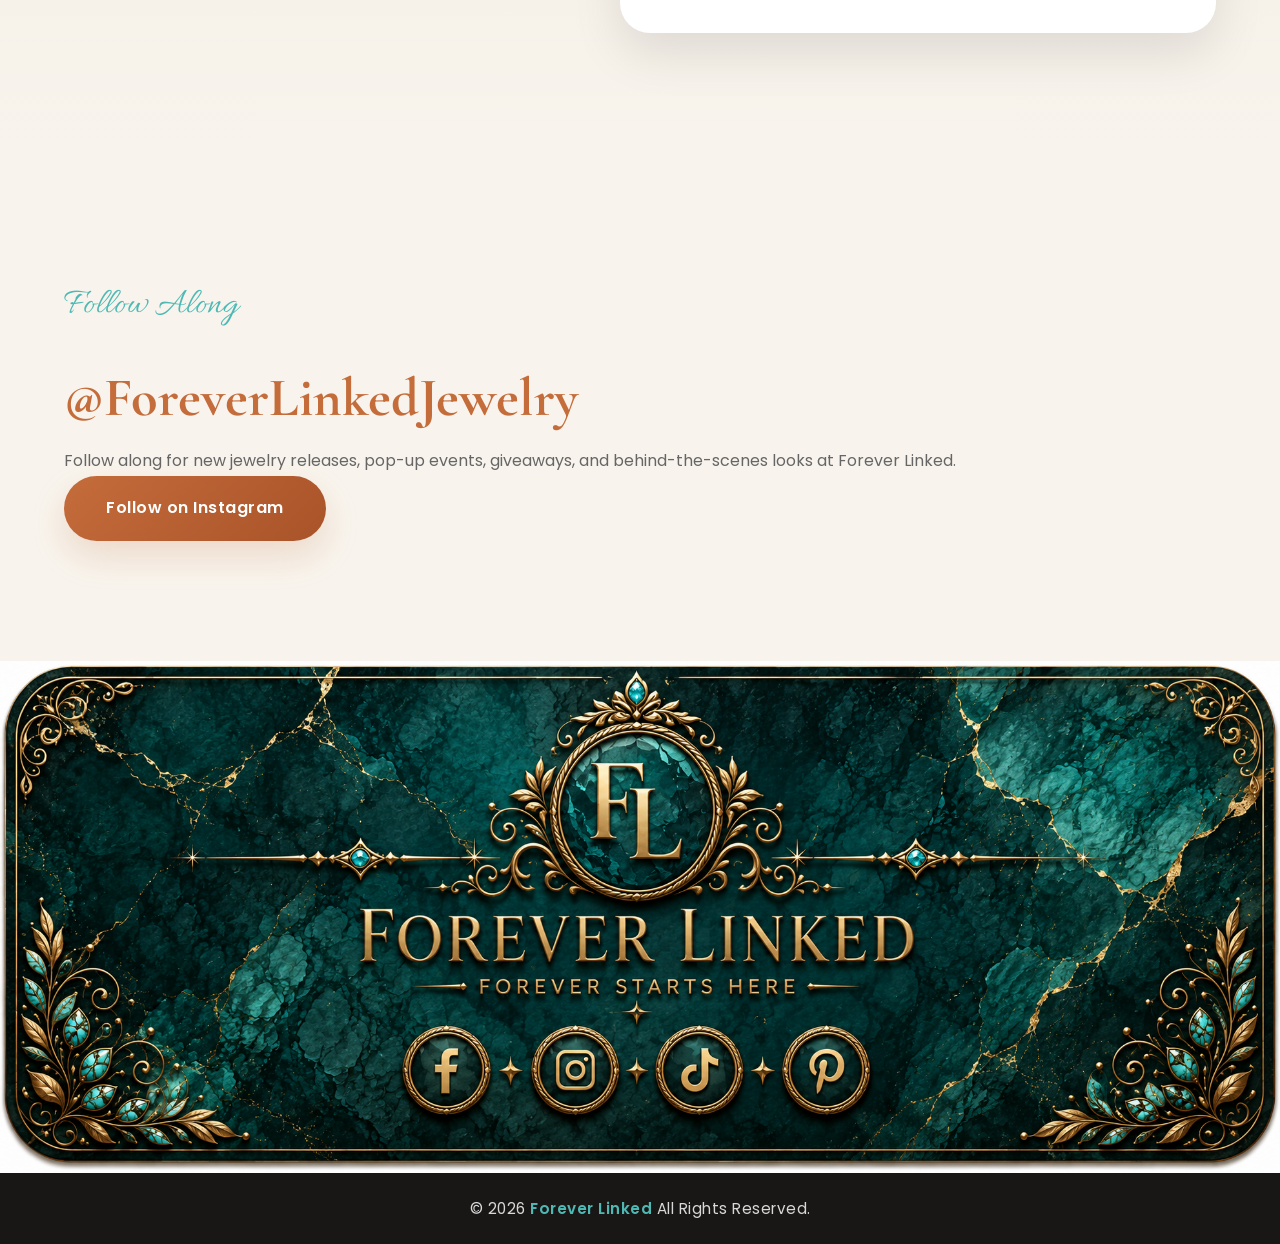
==== commit bf86ce6d: "Update index.html" ====
--- a/index.html
+++ b/index.html
@@ -336,7 +336,7 @@
             <p>
 
                 Permanent jewelry is more than an accessory—
-                it's a memory you'll wear every single day.
+                it's a memory you'll wear forever.
 
             </p>
 
